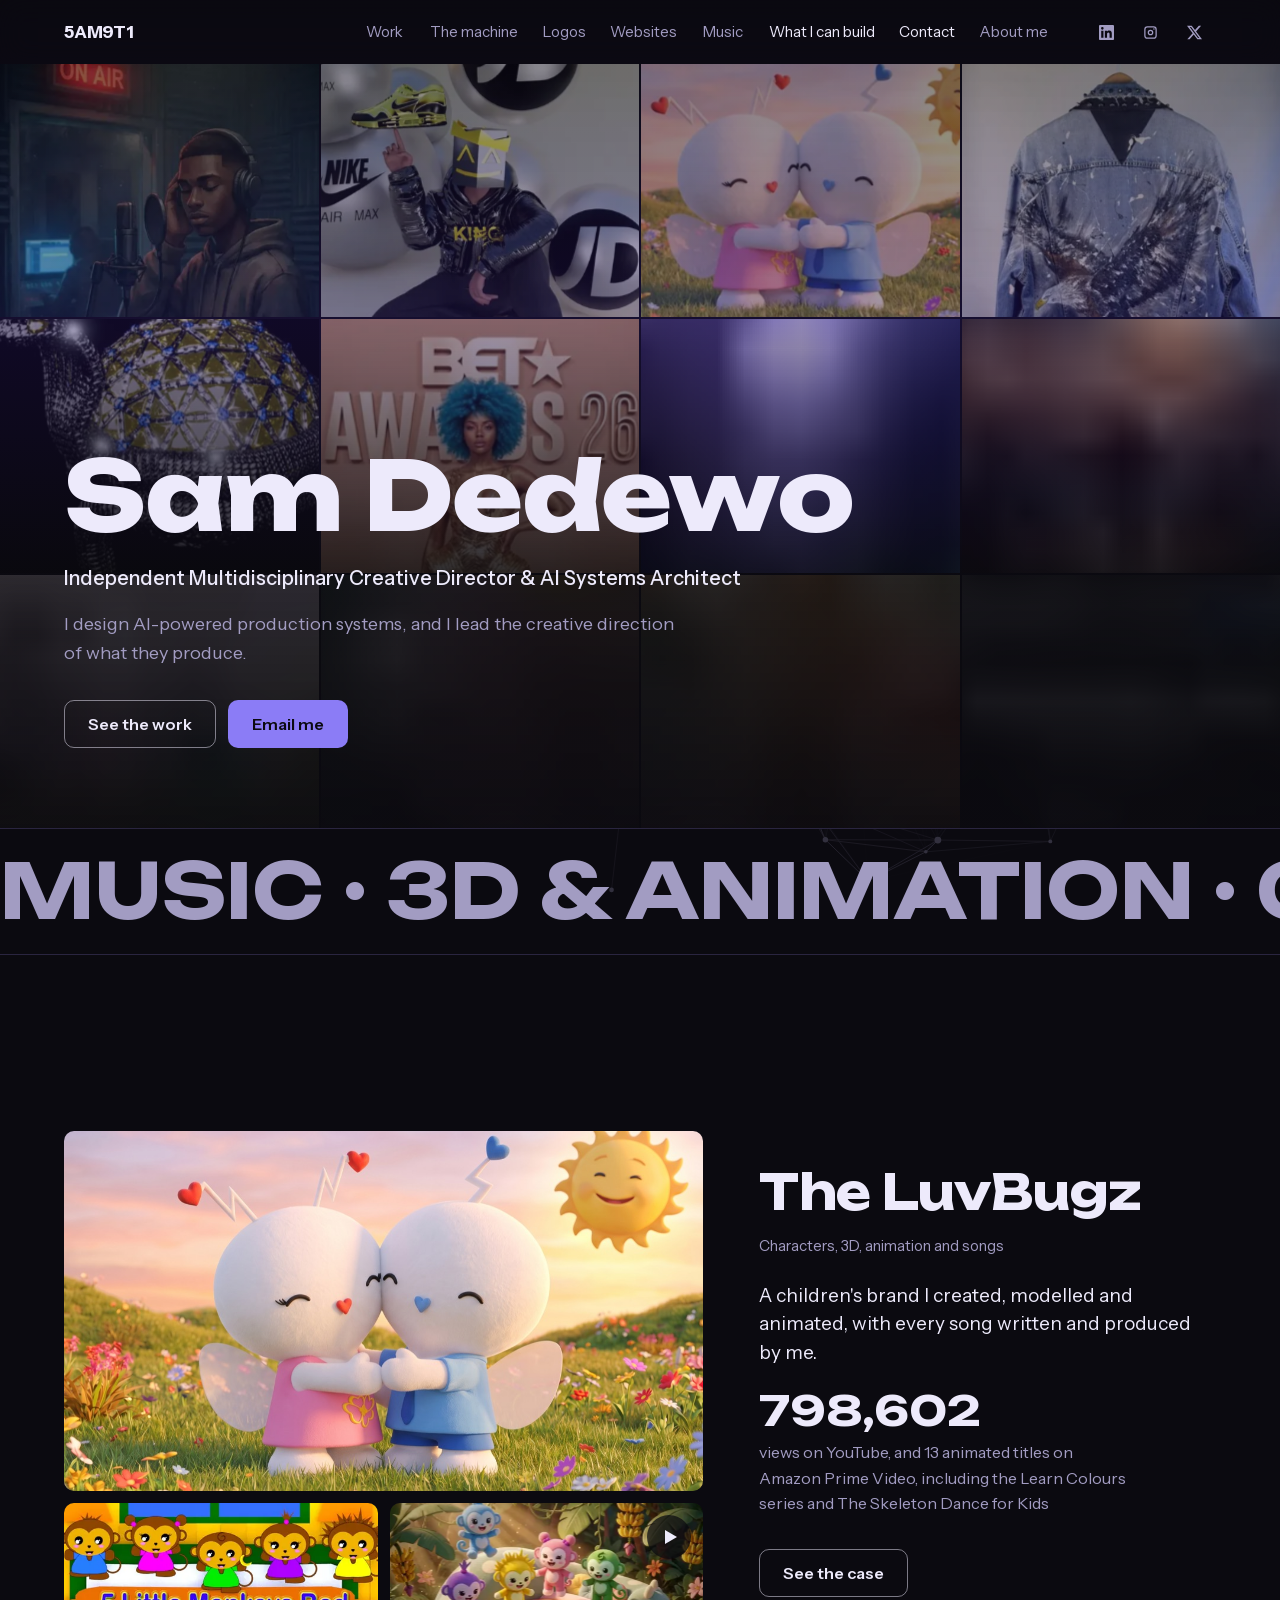
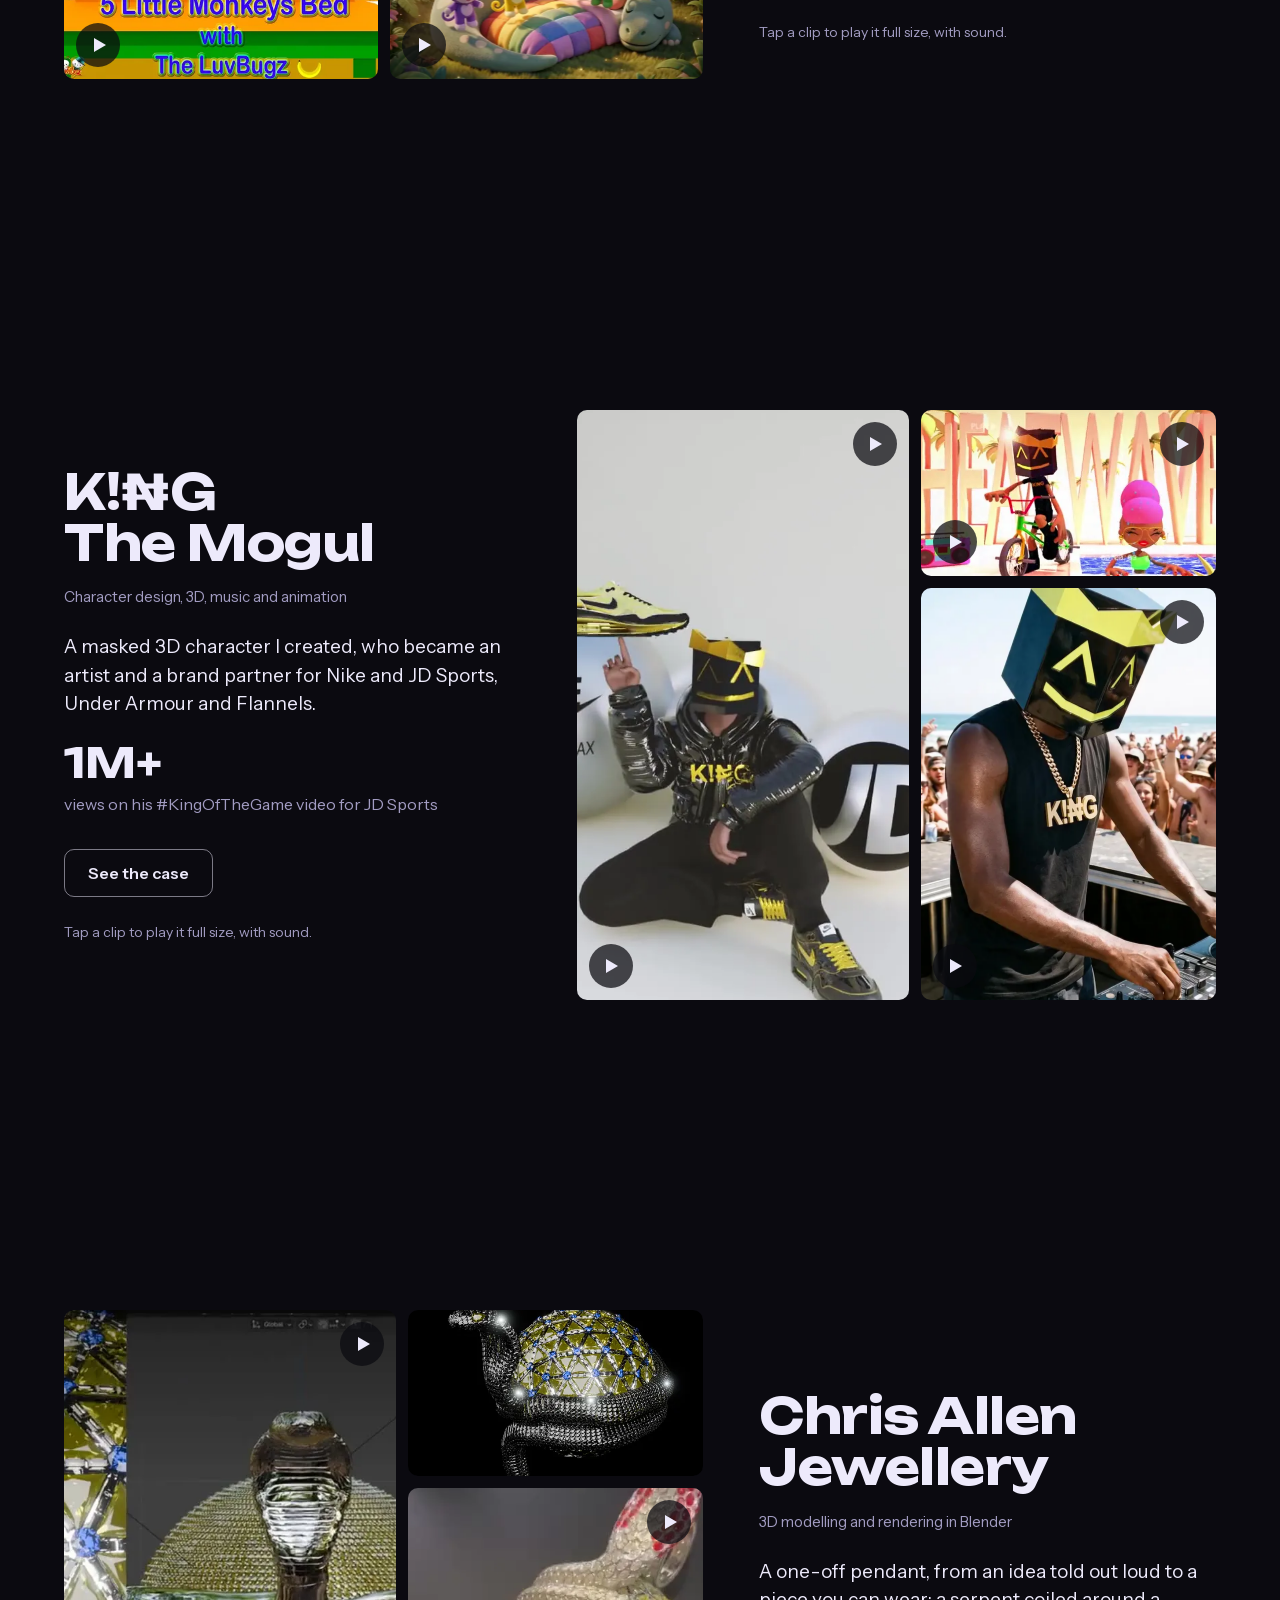
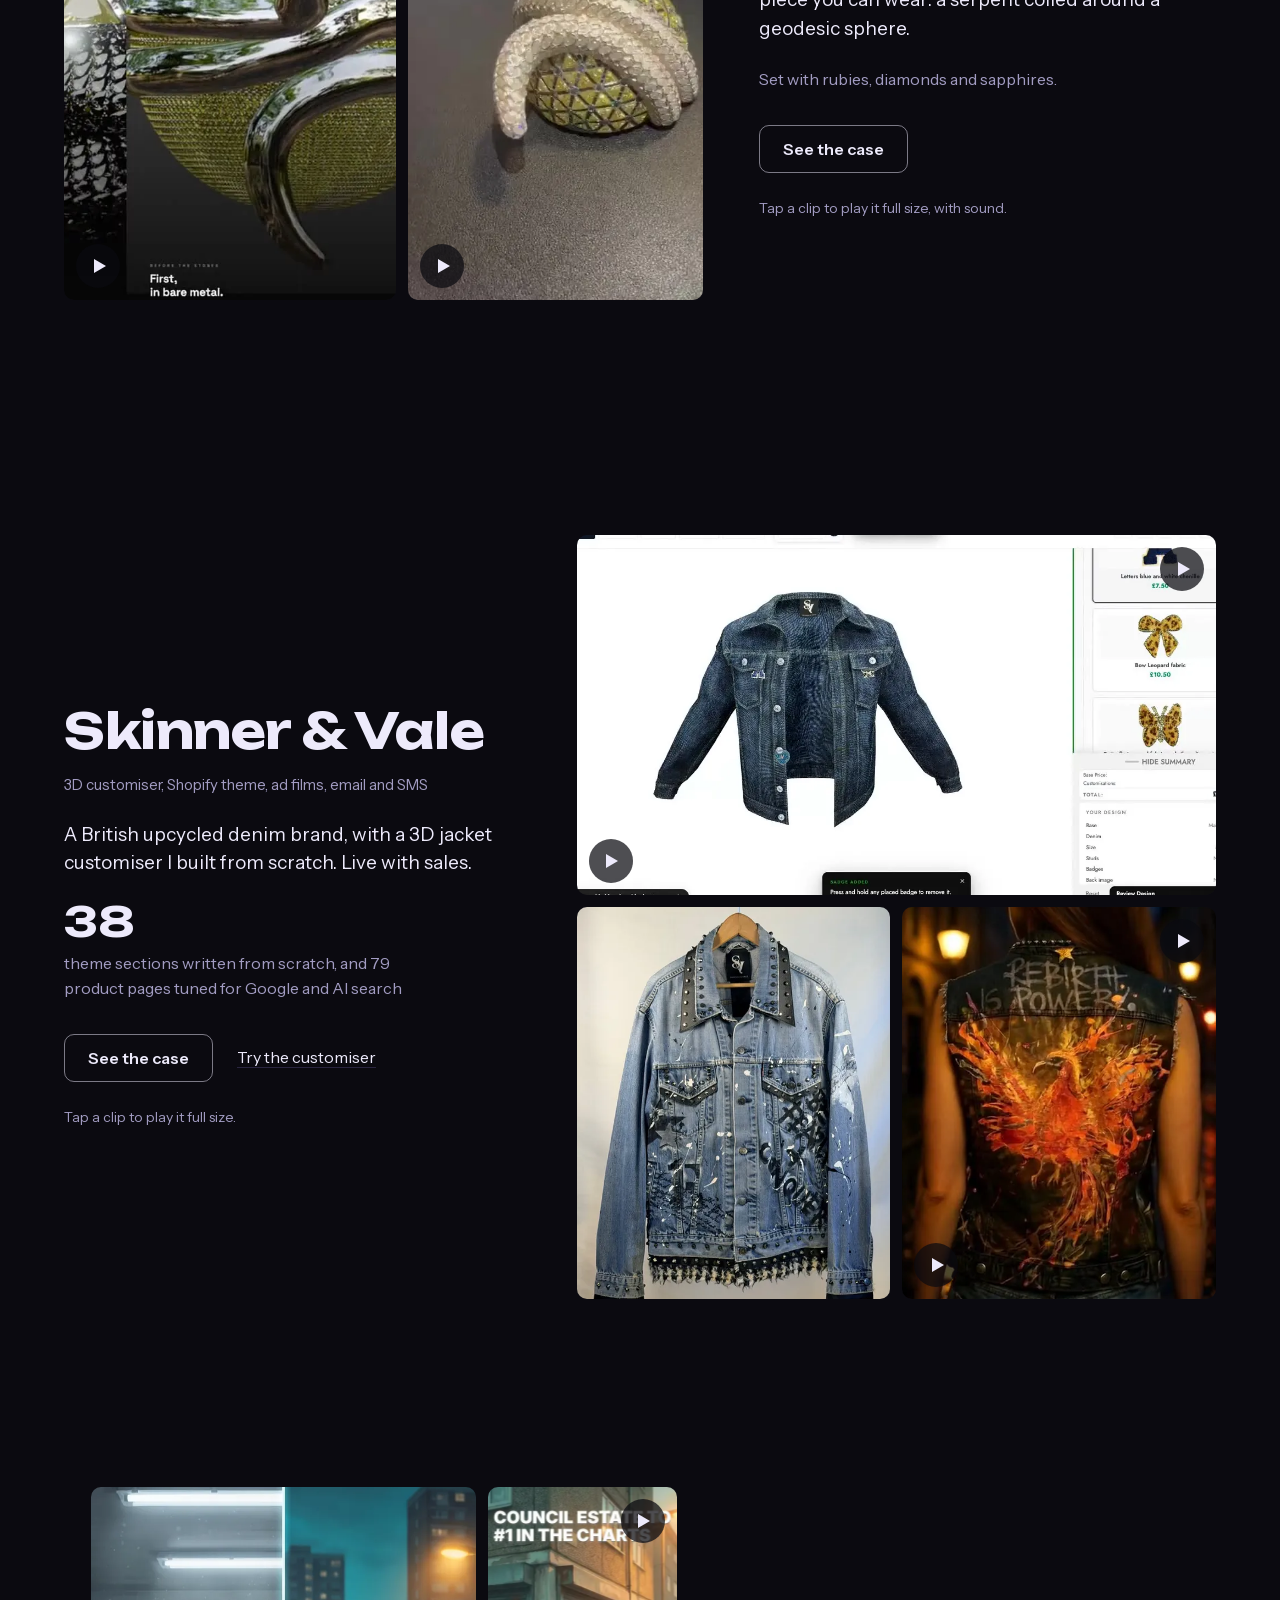
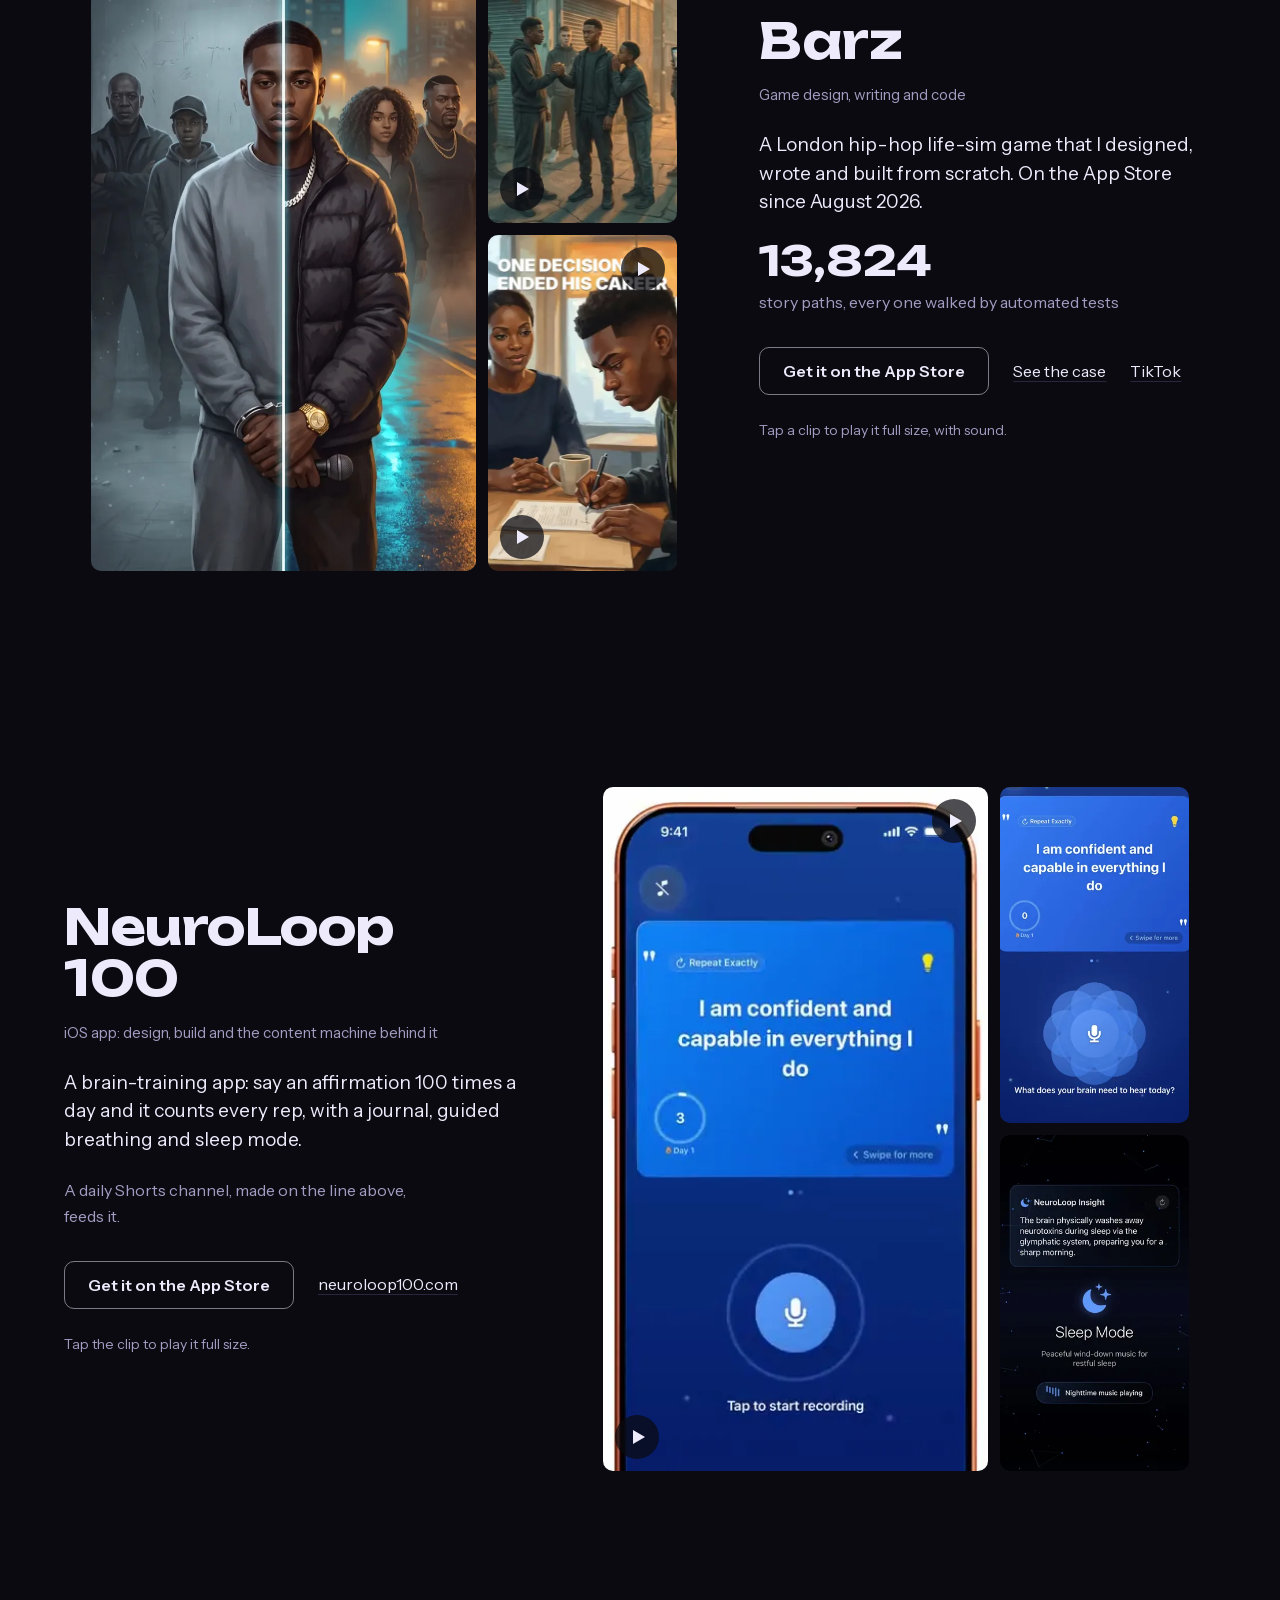
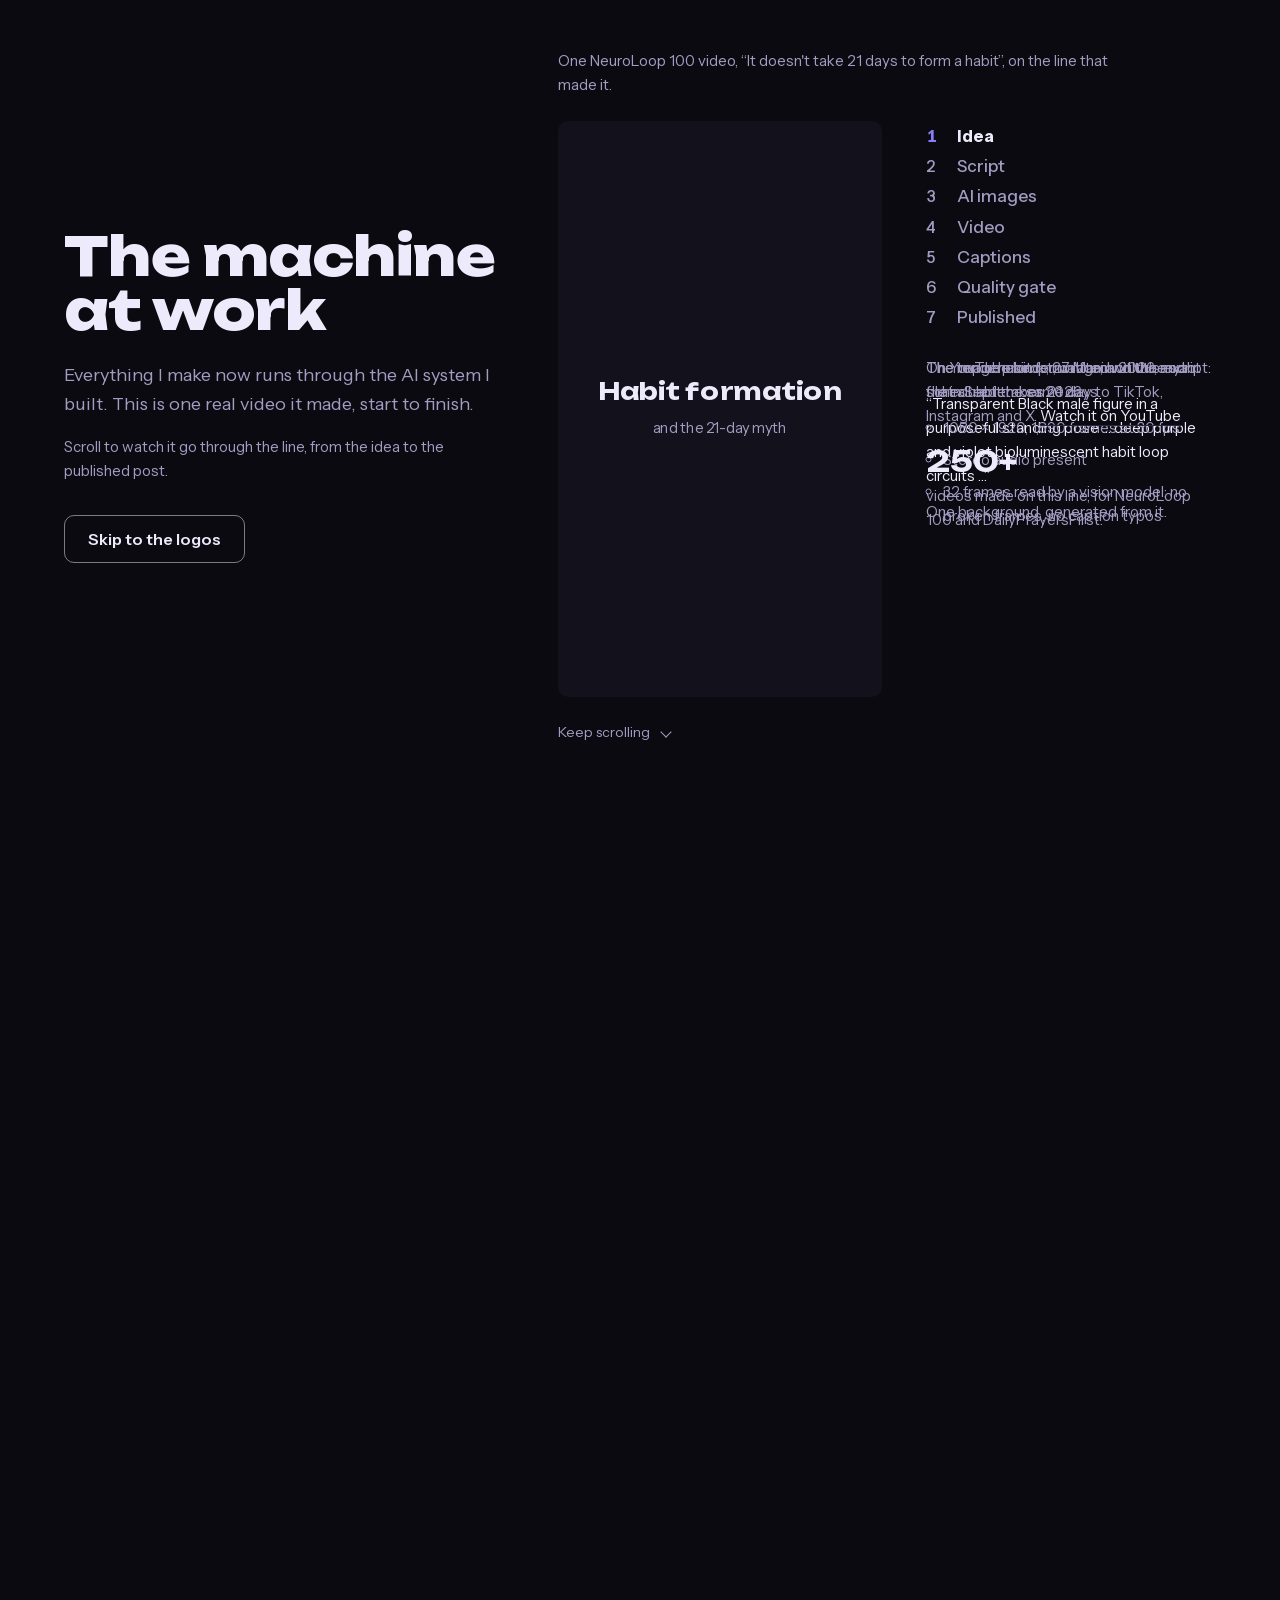
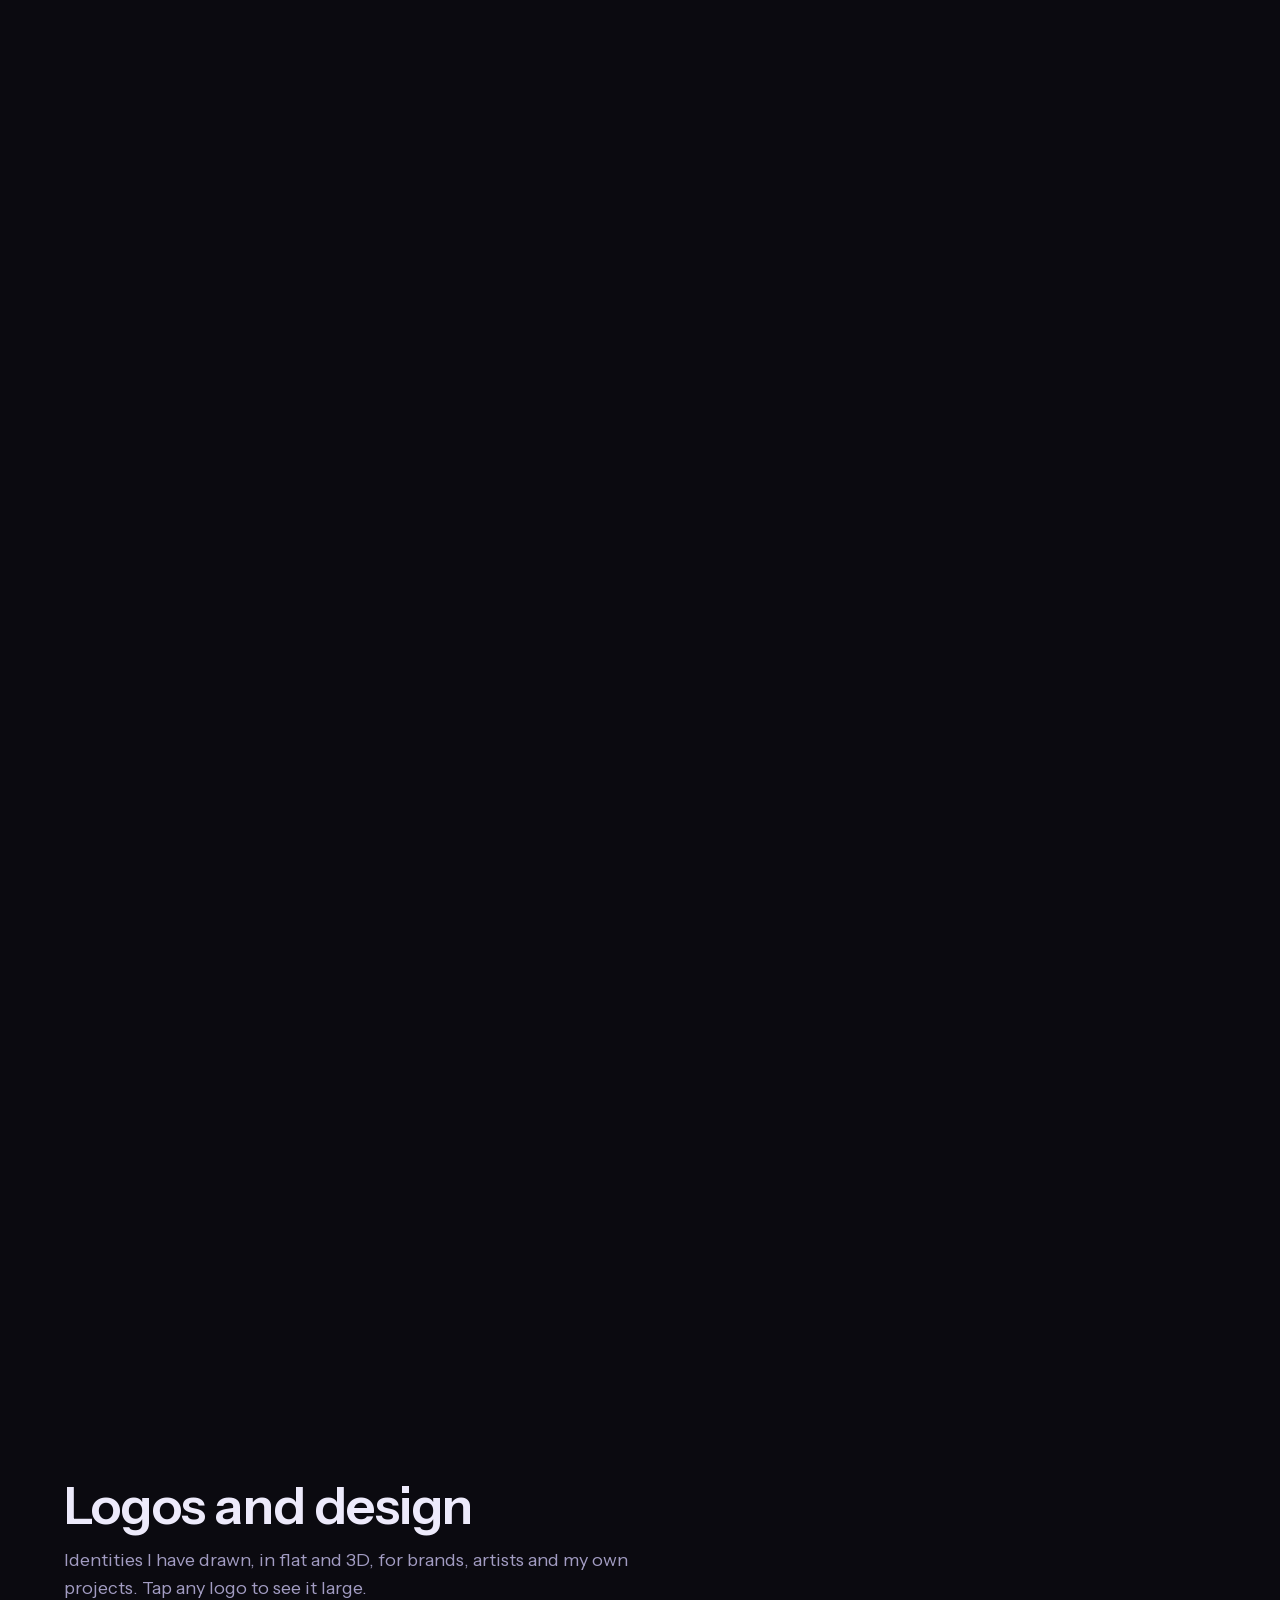
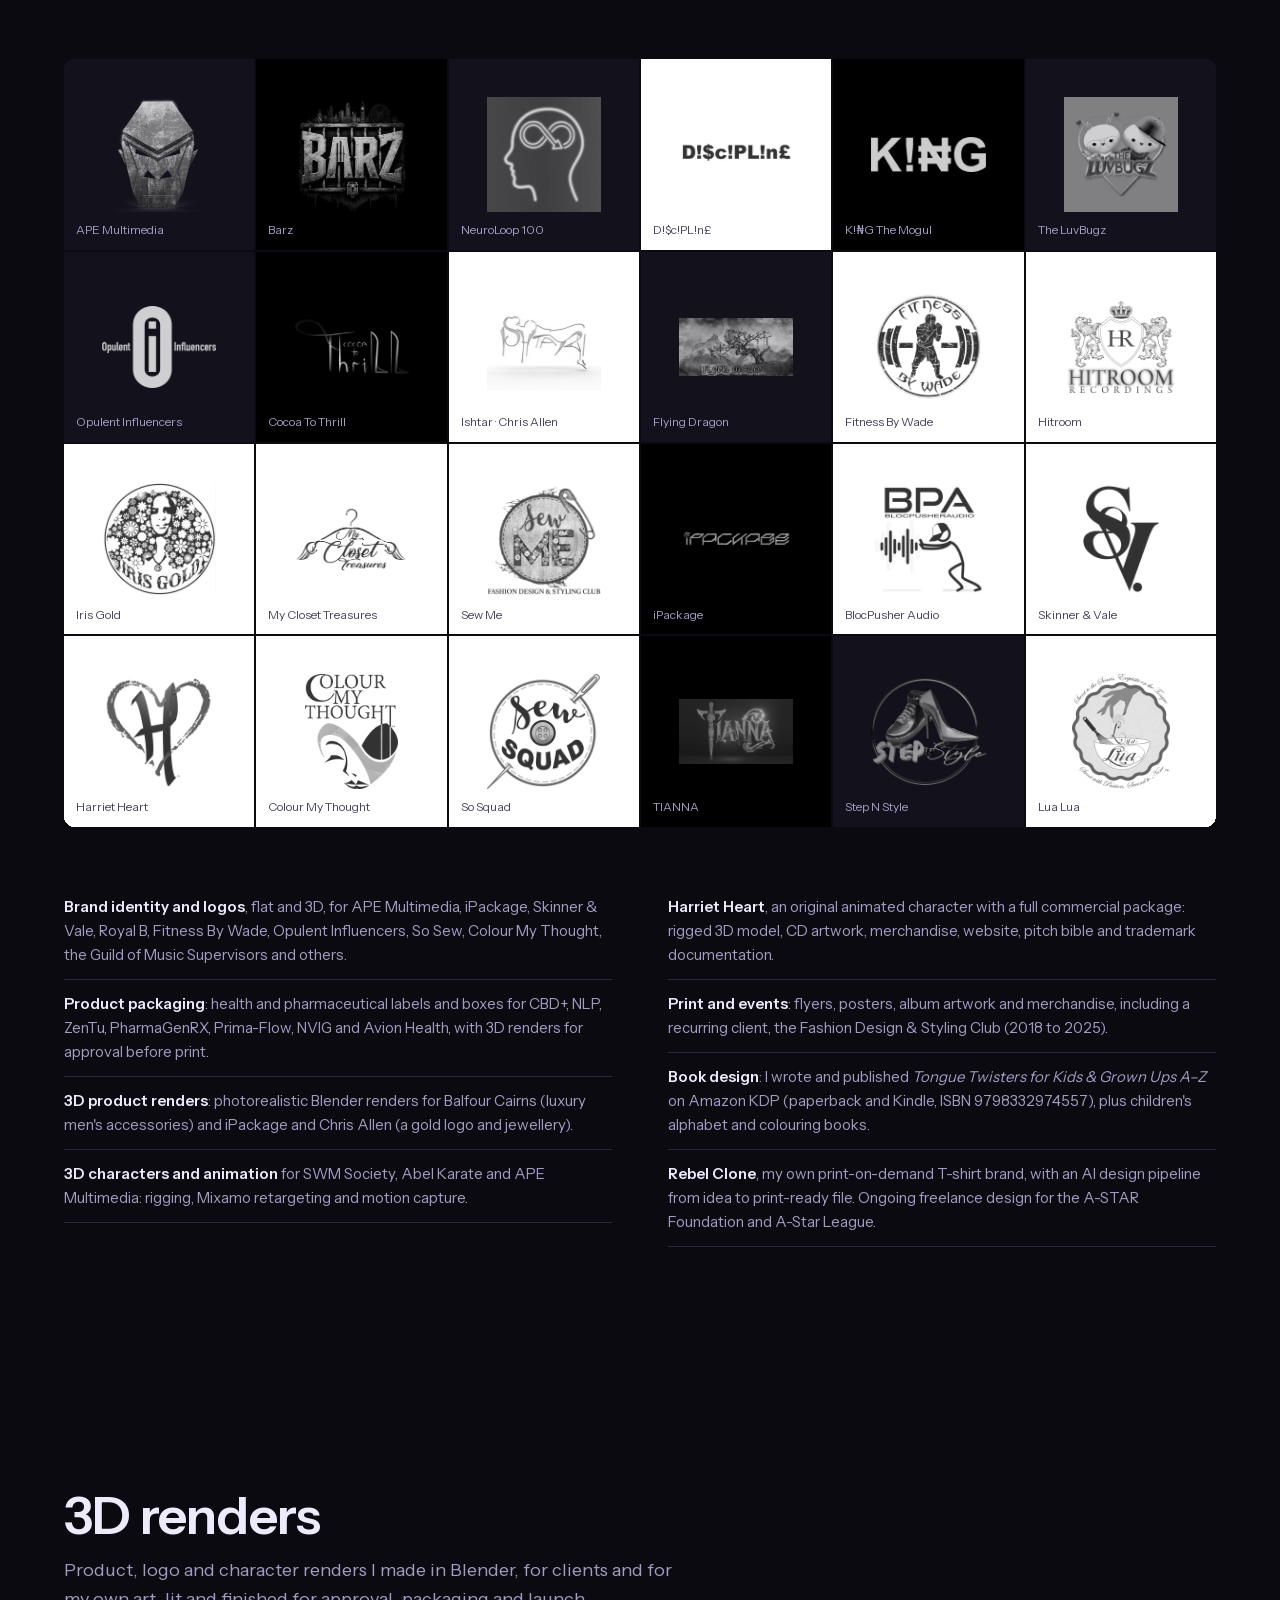
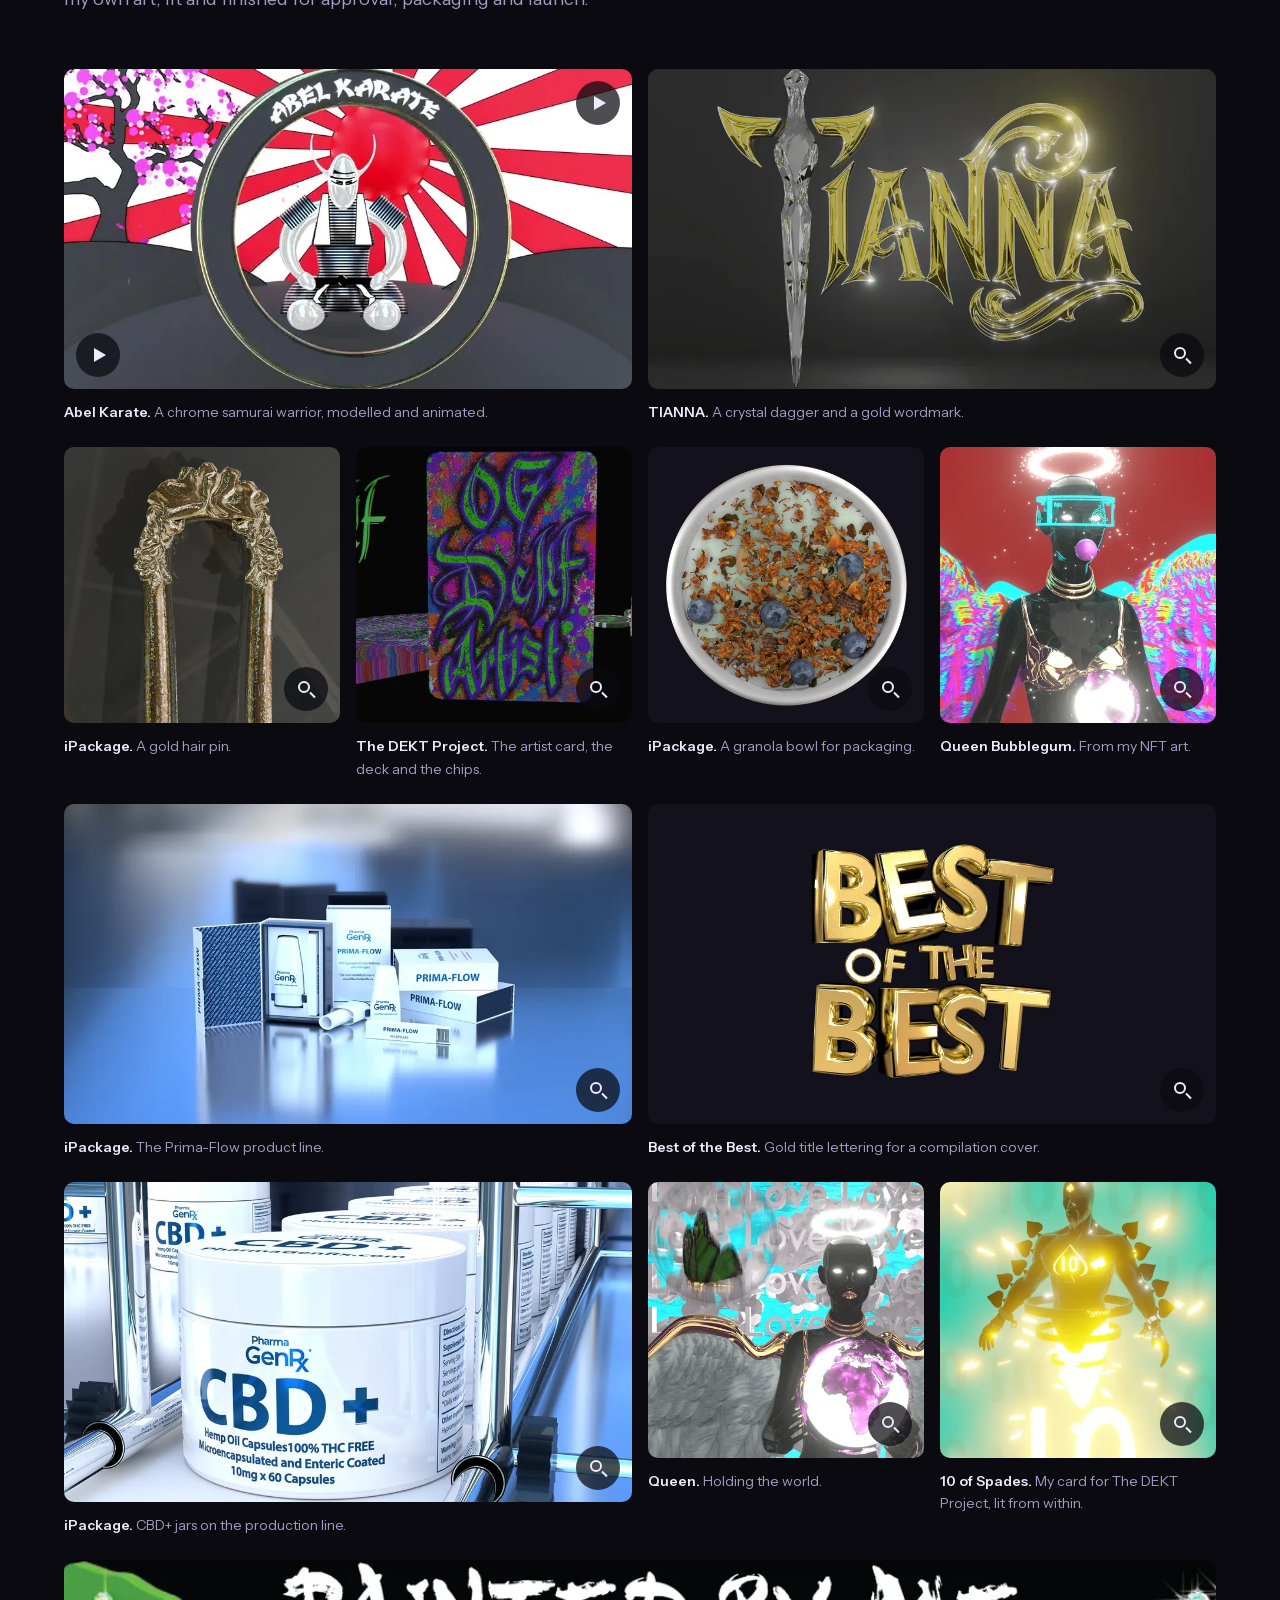
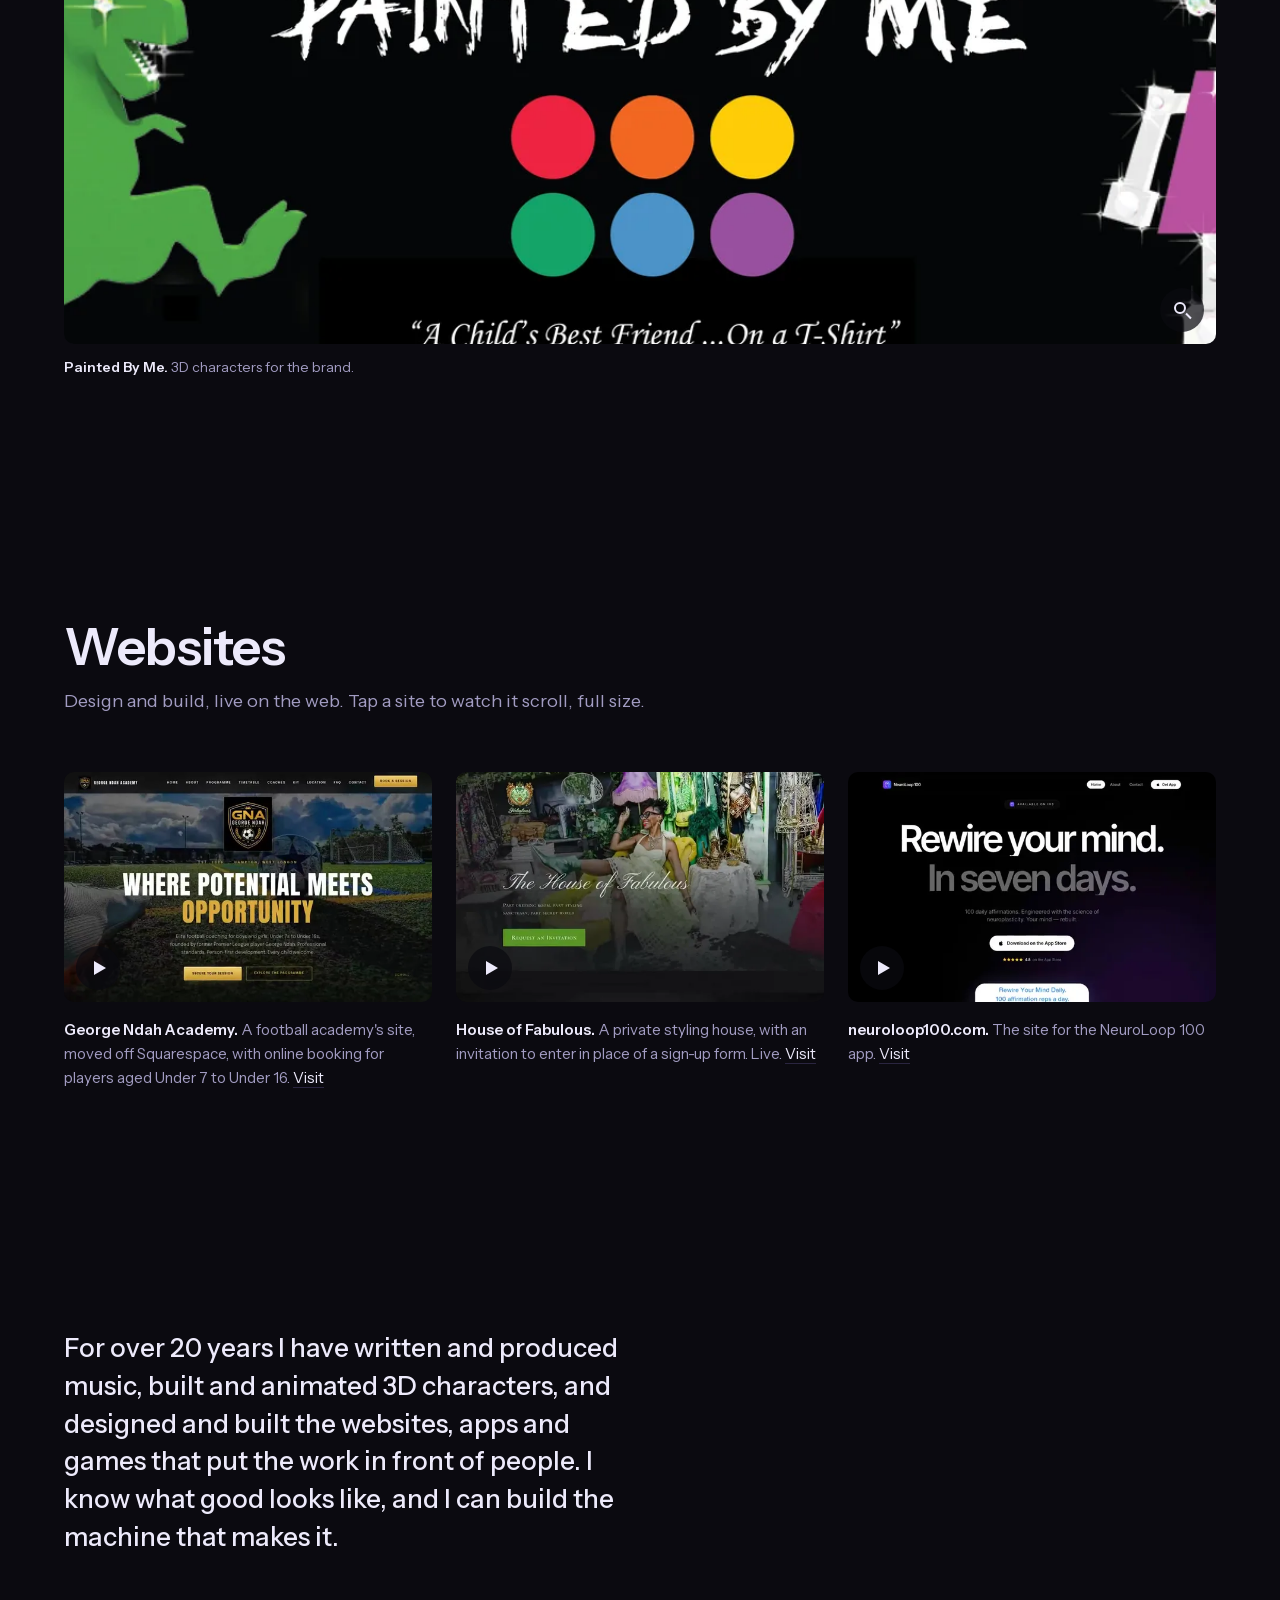
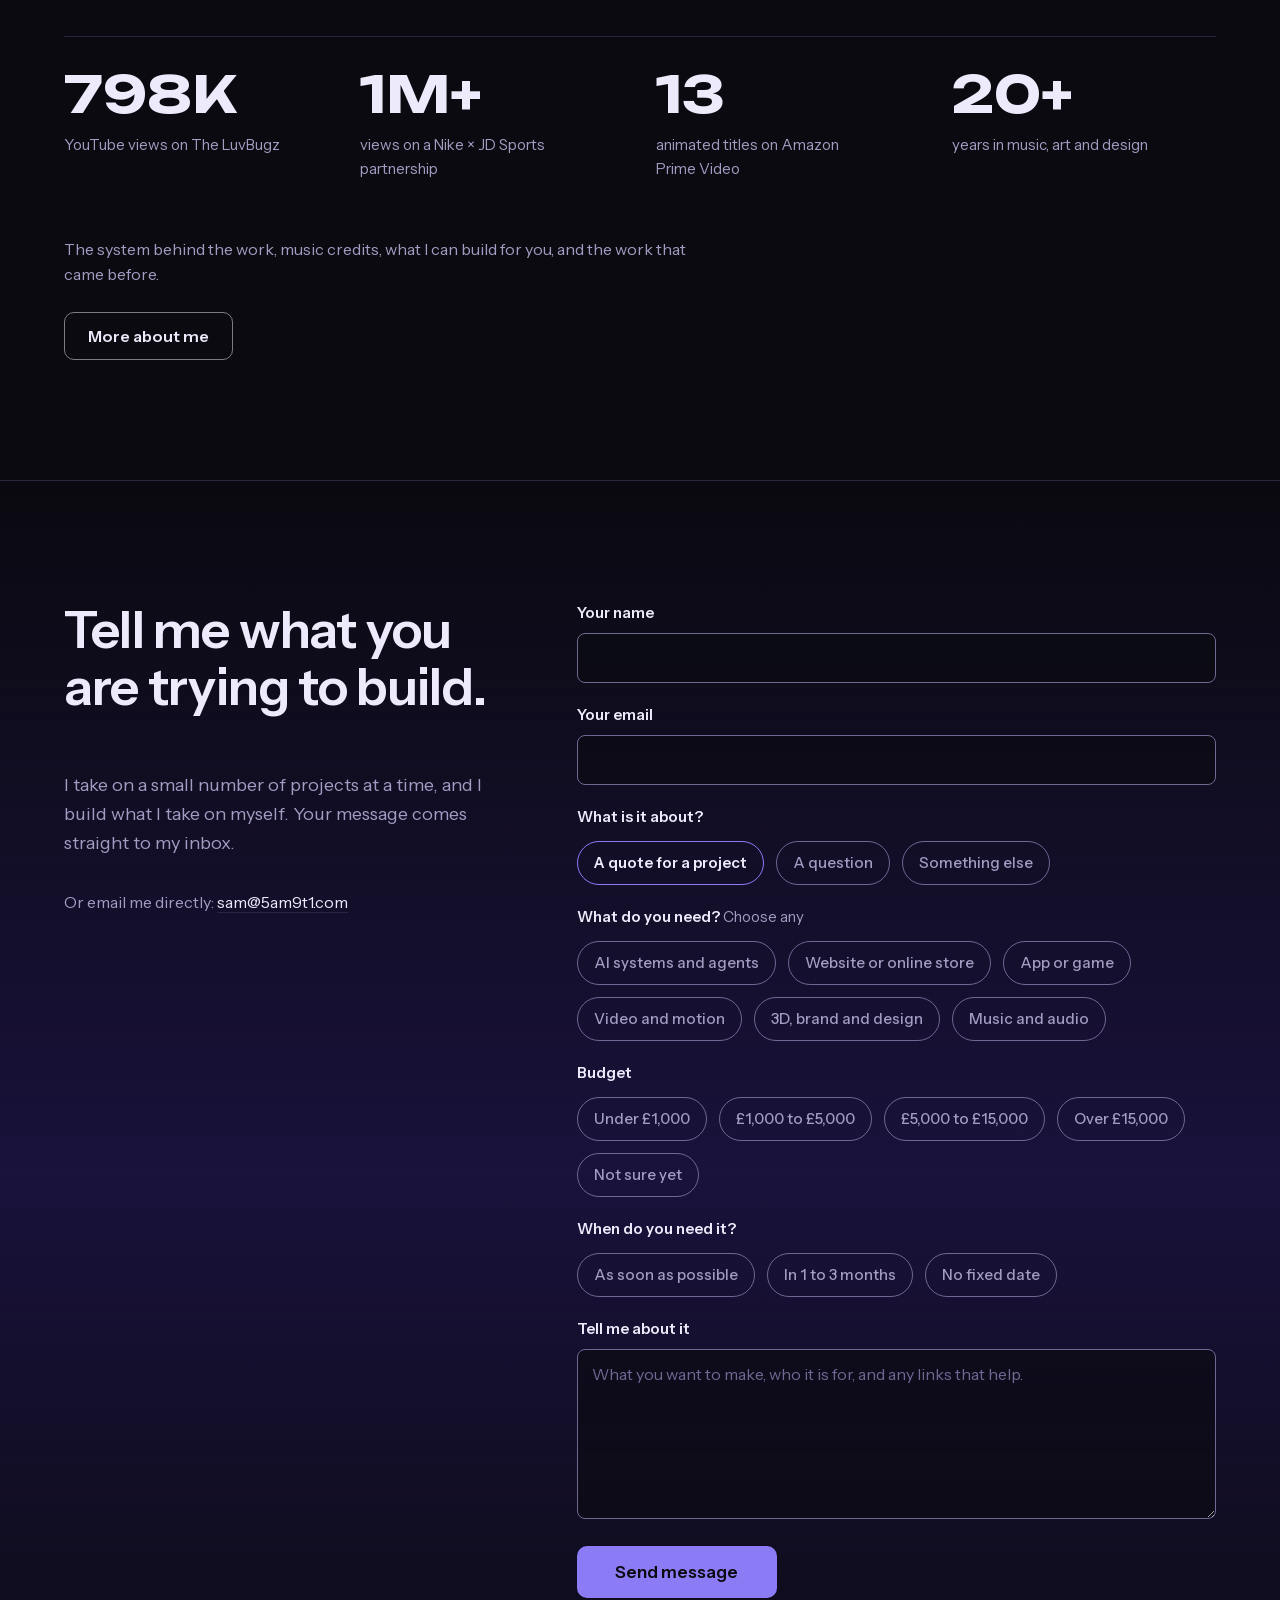
==== index.html @ b6e82327 "Clips show their sharp poster; no jump to the top after scrolling (round 21) Sam (Safari, private wi" ====
<!doctype html>
<html lang="en-GB">
<head>
<meta charset="utf-8">
<meta name="viewport" content="width=device-width, initial-scale=1">
<title>Sam Dedewo · Creative Director and AI Systems Architect · 5AM9T1</title>
<meta name="description" content="Sam Dedewo, creative director and AI systems architect. Music for film, 3D characters for Nike and JD Sports, The LuvBugz on Prime Video, games and apps.">
<link rel="canonical" href="https://5am9t1.com/">
<meta name="robots" content="index, follow, max-snippet:-1, max-image-preview:large, max-video-preview:-1">
<meta name="author" content="Sam Dedewo">
<meta name="theme-color" content="#0B0A10">
<meta property="og:type" content="profile">
<meta property="og:site_name" content="5AM9T1">
<meta property="og:locale" content="en_GB">
<meta property="og:title" content="Sam Dedewo · Creative Director and AI Systems Architect">
<meta property="og:description" content="I design AI-powered production systems, and I lead the creative direction of what they produce.">
<meta property="og:url" content="https://5am9t1.com/">
<meta property="og:image" content="https://5am9t1.com/assets/img/og-1200x630.jpg">
<meta property="og:image:width" content="1200">
<meta property="og:image:height" content="630">
<meta property="og:image:alt" content="Work by Sam Dedewo: K!₦G The Mogul, Barz, Skinner and Vale and The LuvBugz">
<meta property="profile:first_name" content="Sam">
<meta property="profile:last_name" content="Dedewo">
<meta name="twitter:card" content="summary_large_image">
<meta name="twitter:site" content="@5am9t1">
<meta name="twitter:creator" content="@5am9t1">
<meta name="twitter:title" content="Sam Dedewo · Creative Director and AI Systems Architect">
<meta name="twitter:description" content="I design AI-powered production systems, and I lead the creative direction of what they produce.">
<meta name="twitter:image" content="https://5am9t1.com/assets/img/og-1200x630.jpg">
<link rel="preload" href="/assets/fonts/InstrumentSans-400-700-latin.woff2" as="font" type="font/woff2" crossorigin>
<link rel="preload" href="/assets/fonts/Unbounded-800-latin.woff2" as="font" type="font/woff2" crossorigin>
<link rel="icon" href="/favicon.svg" type="image/svg+xml">
<script src="/assets/top.js?v=20260925b"></script>
<link rel="stylesheet" href="/assets/site.css?v=20260925">
<script type="application/ld+json">
{
  "@context": "https://schema.org",
  "@graph": [
    {
      "@type": "WebSite",
      "@id": "https://5am9t1.com/#website",
      "url": "https://5am9t1.com/",
      "name": "5AM9T1",
      "inLanguage": "en-GB",
      "publisher": {
        "@id": "https://5am9t1.com/#sam"
      }
    },
    {
      "@type": "ProfilePage",
      "@id": "https://5am9t1.com/#page",
      "url": "https://5am9t1.com/",
      "name": "Sam Dedewo · Creative Director and AI Systems Architect",
      "isPartOf": {
        "@id": "https://5am9t1.com/#website"
      },
      "mainEntity": {
        "@id": "https://5am9t1.com/#sam"
      },
      "dateModified": "2026-09-21",
      "speakable": {
        "@type": "SpeakableSpecification",
        "cssSelector": [
          ".hero-copy .lead",
          ".intro",
          ".proof"
        ]
      }
    },
    {
      "@type": "Person",
      "@id": "https://5am9t1.com/#sam",
      "name": "Sam Dedewo",
      "alternateName": [
        "Wilfred Samson Dedewo",
        "5AM9T1"
      ],
      "jobTitle": "Independent Multidisciplinary Creative Director and AI Systems Architect",
      "description": "Creative director, songwriter, producer and AI systems architect. Creator of The LuvBugz and K!₦G The Mogul, and builder of the Barz game and the MissionControl AI operating system.",
      "url": "https://5am9t1.com/",
      "email": "mailto:sam@5am9t1.com",
      "image": "https://5am9t1.com/assets/img/og-1200x630.jpg",
      "sameAs": [
        "https://www.linkedin.com/in/samdedewo",
        "https://www.instagram.com/5am9t1",
        "https://x.com/5am9t1",
        "https://github.com/5am9t1"
      ],
      "brand": {
        "@type": "Brand",
        "name": "5AM9T1"
      },
      "knowsAbout": [
        "Creative direction",
        "AI systems",
        "AI agents",
        "Songwriting",
        "Music production",
        "Film scoring",
        "3D character design",
        "Animation",
        "Game development",
        "iOS apps",
        "Shopify",
        "SEO",
        "Generative engine optimisation"
      ]
    },
    {
      "@type": "ItemList",
      "name": "Selected work by Sam Dedewo",
      "itemListElement": [
        {
          "@type": "ListItem",
          "position": 1,
          "item": {
            "@type": "CreativeWorkSeries",
            "name": "The LuvBugz",
            "creator": {
              "@id": "https://5am9t1.com/#sam"
            },
            "url": "https://5am9t1.com/work/the-luvbugz/",
            "description": "A children's animation brand with 13 titles on Amazon Prime Video and 798,602 YouTube views.",
            "sameAs": [
              "https://theluvbugz.net/"
            ]
          }
        },
        {
          "@type": "ListItem",
          "position": 2,
          "item": {
            "@type": "CreativeWork",
            "name": "K!₦G The Mogul",
            "creator": {
              "@id": "https://5am9t1.com/#sam"
            },
            "description": "A masked 3D character and music artist, with paid partnerships for Nike and JD Sports, Under Armour and Flannels.",
            "sameAs": [
              "https://www.tiktok.com/@kingthemogul",
              "https://www.youtube.com/@kingthemogul",
              "https://www.instagram.com/kingthemogul"
            ],
            "url": "https://5am9t1.com/work/king-the-mogul/"
          }
        },
        {
          "@type": "ListItem",
          "position": 3,
          "item": {
            "@type": "CreativeWork",
            "name": "Chris Allen Jewellery pendant",
            "creator": {
              "@id": "https://5am9t1.com/#sam"
            },
            "description": "A serpent coiled around a geodesic sphere, modelled in Blender and set with rubies, diamonds and sapphires.",
            "url": "https://5am9t1.com/work/chris-allen-pendant/"
          }
        },
        {
          "@type": "ListItem",
          "position": 4,
          "item": {
            "@type": "WebSite",
            "name": "Skinner & Vale",
            "url": "https://5am9t1.com/work/skinner-and-vale/",
            "creator": {
              "@id": "https://5am9t1.com/#sam"
            },
            "sameAs": [
              "https://skinnerandvale.com/"
            ]
          }
        },
        {
          "@type": "ListItem",
          "position": 5,
          "item": {
            "@type": "VideoGame",
            "name": "Barz: UK Rap Life Sim",
            "author": {
              "@id": "https://5am9t1.com/#sam"
            },
            "gamePlatform": "iOS",
            "url": "https://5am9t1.com/work/barz/",
            "sameAs": [
              "https://apps.apple.com/us/app/barz-uk-rap-life-sim/id6785560902"
            ]
          }
        },
        {
          "@type": "ListItem",
          "position": 6,
          "item": {
            "@type": "MobileApplication",
            "name": "NeuroLoop 100",
            "author": {
              "@id": "https://5am9t1.com/#sam"
            },
            "operatingSystem": "iOS",
            "applicationCategory": "EducationalApplication",
            "url": "https://apps.apple.com/gb/app/neuroloop-100/id6748347800"
          }
        },
        {
          "@type": "ListItem",
          "position": 7,
          "item": {
            "@type": "WebSite",
            "name": "George Ndah Academy",
            "url": "https://georgendahacademy.co.uk/",
            "creator": {
              "@id": "https://5am9t1.com/#sam"
            }
          }
        },
        {
          "@type": "ListItem",
          "position": 8,
          "item": {
            "@type": "Movie",
            "name": "Reasonable Excuse Goes to Hollywood",
            "director": {
              "@type": "Person",
              "name": "Samona Williams"
            },
            "musicBy": {
              "@id": "https://5am9t1.com/#sam"
            }
          }
        }
      ]
    },
    {
      "@type": "VideoObject",
      "name": "5 Little Monkeys Bed with The LuvBugz, 366,000 views",
      "description": "The most watched LuvBugz video, with 366,000 views on YouTube. Song, characters and animation by Sam Dedewo.",
      "thumbnailUrl": "https://5am9t1.com/assets/img/luvbugz-yt-960.jpg",
      "uploadDate": "2019-04-03",
      "duration": "PT4M19S",
      "creator": {
        "@id": "https://5am9t1.com/#sam"
      },
      "embedUrl": "https://www.youtube-nocookie.com/embed/95kkbQ9k9Z0",
      "url": "https://www.youtube.com/watch?v=95kkbQ9k9Z0"
    },
    {
      "@type": "VideoObject",
      "name": "The LuvBugz in 3D, the new series in production",
      "description": "The LuvBugz in 3D: a pilot from the new series Sam Dedewo is making.",
      "thumbnailUrl": "https://5am9t1.com/assets/media/luvbugz-pilot-poster.jpg",
      "uploadDate": "2026-09-22",
      "duration": "PT8S",
      "creator": {
        "@id": "https://5am9t1.com/#sam"
      },
      "contentUrl": "https://5am9t1.com/assets/media/luvbugz-pilot.mp4"
    },
    {
      "@type": "VideoObject",
      "name": "Nike Air Max, for JD Sports",
      "description": "The Nike Air Max and JD Sports partnership: K!₦G The Mogul spins an Air Max as Nike and JD balls drop around him.",
      "thumbnailUrl": "https://5am9t1.com/assets/media/ktm-jd-poster.jpg",
      "uploadDate": "2026-09-21",
      "duration": "PT15S",
      "creator": {
        "@id": "https://5am9t1.com/#sam"
      },
      "contentUrl": "https://5am9t1.com/assets/media/ktm-jd.mp4"
    },
    {
      "@type": "VideoObject",
      "name": "HEATWAVE, K!₦G The Mogul x Washington Heights",
      "description": "HEATWAVE, the music video by K!₦G The Mogul and Washington Heights. Music and animation by Sam Dedewo.",
      "thumbnailUrl": "https://5am9t1.com/assets/media/ktm-heatwave-pool-poster.jpg",
      "uploadDate": "2022-09-27",
      "duration": "PT3M6S",
      "creator": {
        "@id": "https://5am9t1.com/#sam"
      },
      "embedUrl": "https://www.youtube-nocookie.com/embed/ciSN3tahMcw",
      "url": "https://www.youtube.com/watch?v=ciSN3tahMcw"
    },
    {
      "@type": "VideoObject",
      "name": "K!₦G The Mogul on the decks",
      "description": "K!₦G The Mogul, the masked 3D character created by Sam Dedewo, on the decks at a beach party.",
      "thumbnailUrl": "https://5am9t1.com/assets/media/ktm-dj-poster.jpg",
      "uploadDate": "2026-09-21",
      "duration": "PT5S",
      "creator": {
        "@id": "https://5am9t1.com/#sam"
      },
      "contentUrl": "https://5am9t1.com/assets/media/ktm-dj.mp4"
    },
    {
      "@type": "VideoObject",
      "name": "The Chris Allen pendant, from the first block-out to the finished piece",
      "description": "The Chris Allen Jewellery pendant, from the first block-out in Blender to the finished piece in precious stones.",
      "thumbnailUrl": "https://5am9t1.com/assets/media/chris-reel-v2-poster.jpg",
      "uploadDate": "2026-09-22",
      "duration": "PT30S",
      "creator": {
        "@id": "https://5am9t1.com/#sam"
      },
      "contentUrl": "https://5am9t1.com/assets/media/chris-reel-v2.mp4"
    },
    {
      "@type": "VideoObject",
      "name": "The finished pendant, turning in the light",
      "description": "The finished pendant, a serpent coiled around a geodesic sphere, modelled in Blender by Sam Dedewo.",
      "thumbnailUrl": "https://5am9t1.com/assets/media/chris-ring-poster.jpg",
      "uploadDate": "2026-09-21",
      "duration": "PT8S",
      "creator": {
        "@id": "https://5am9t1.com/#sam"
      },
      "contentUrl": "https://5am9t1.com/assets/media/chris-ring.mp4"
    },
    {
      "@type": "VideoObject",
      "name": "The Skinner and Vale 3D customiser: badges placed on the jacket, then a turn",
      "description": "The Skinner & Vale 3D customiser built by Sam Dedewo: badges picked and placed on the jacket, then a full turn.",
      "thumbnailUrl": "https://5am9t1.com/assets/media/sv-badges-poster.jpg",
      "uploadDate": "2026-09-22",
      "duration": "PT20S",
      "creator": {
        "@id": "https://5am9t1.com/#sam"
      },
      "contentUrl": "https://5am9t1.com/assets/media/sv-badges.mp4"
    },
    {
      "@type": "VideoObject",
      "name": "The Phoenix gilet, an ad film for Skinner and Vale",
      "description": "The Phoenix gilet, an ad film for Skinner & Vale.",
      "thumbnailUrl": "https://5am9t1.com/assets/media/sv-phoenix-poster.jpg",
      "uploadDate": "2026-09-22",
      "duration": "PT5S",
      "creator": {
        "@id": "https://5am9t1.com/#sam"
      },
      "contentUrl": "https://5am9t1.com/assets/media/sv-phoenix.mp4"
    },
    {
      "@type": "VideoObject",
      "name": "Barz: council estate to number 1 in the charts",
      "description": "A promo for Barz, the London hip-hop life-sim game by Sam Dedewo: from a council estate to number 1 in the charts.",
      "thumbnailUrl": "https://5am9t1.com/assets/media/barz-clip1-poster.jpg",
      "uploadDate": "2026-09-22",
      "duration": "PT13S",
      "creator": {
        "@id": "https://5am9t1.com/#sam"
      },
      "contentUrl": "https://5am9t1.com/assets/media/barz-clip1.mp4"
    },
    {
      "@type": "VideoObject",
      "name": "Barz: one decision ended his career",
      "description": "A promo for Barz, the London hip-hop life-sim game by Sam Dedewo: one decision ended his career.",
      "thumbnailUrl": "https://5am9t1.com/assets/media/barz-clip3-poster.jpg",
      "uploadDate": "2026-09-22",
      "duration": "PT13S",
      "creator": {
        "@id": "https://5am9t1.com/#sam"
      },
      "contentUrl": "https://5am9t1.com/assets/media/barz-clip3.mp4"
    },
    {
      "@type": "VideoObject",
      "name": "NeuroLoop 100 in use: an affirmation, the journal, box breathing and sleep mode",
      "description": "NeuroLoop 100, the iOS app by Sam Dedewo, in use: a daily affirmation, the journal, box breathing and sleep mode.",
      "thumbnailUrl": "https://5am9t1.com/assets/media/nl100-app-poster.jpg",
      "uploadDate": "2026-09-22",
      "duration": "PT30S",
      "creator": {
        "@id": "https://5am9t1.com/#sam"
      },
      "contentUrl": "https://5am9t1.com/assets/media/nl100-app.mp4"
    },
    {
      "@type": "VideoObject",
      "name": "Abel Karate: a chrome samurai warrior, modelled and animated",
      "description": "Abel Karate: a chrome samurai warrior, modelled and animated in 3D by Sam Dedewo.",
      "thumbnailUrl": "https://5am9t1.com/assets/renders/abel-karate-poster.jpg",
      "uploadDate": "2026-09-22",
      "duration": "PT11S",
      "creator": {
        "@id": "https://5am9t1.com/#sam"
      },
      "contentUrl": "https://5am9t1.com/assets/renders/abel-karate.mp4"
    },
    {
      "@type": "VideoObject",
      "name": "georgendahacademy.co.uk, from the top of the page to the bottom",
      "description": "georgendahacademy.co.uk, a website by Sam Dedewo, scrolled from top to bottom.",
      "thumbnailUrl": "https://5am9t1.com/assets/media/site-gna-poster.jpg",
      "uploadDate": "2026-09-22",
      "duration": "PT17S",
      "creator": {
        "@id": "https://5am9t1.com/#sam"
      },
      "contentUrl": "https://5am9t1.com/assets/media/site-gna.mp4"
    },
    {
      "@type": "VideoObject",
      "name": "House of Fabulous, from the top of the page to the bottom",
      "description": "House of Fabulous, a website by Sam Dedewo, scrolled from top to bottom.",
      "thumbnailUrl": "https://5am9t1.com/assets/media/site-hof-poster.jpg",
      "uploadDate": "2026-09-22",
      "duration": "PT15S",
      "creator": {
        "@id": "https://5am9t1.com/#sam"
      },
      "contentUrl": "https://5am9t1.com/assets/media/site-hof.mp4"
    },
    {
      "@type": "VideoObject",
      "name": "neuroloop100.com, from the top of the page to the bottom",
      "description": "neuroloop100.com, a website by Sam Dedewo, scrolled from top to bottom.",
      "thumbnailUrl": "https://5am9t1.com/assets/media/site-nl100-poster.jpg",
      "uploadDate": "2026-09-22",
      "duration": "PT14S",
      "creator": {
        "@id": "https://5am9t1.com/#sam"
      },
      "contentUrl": "https://5am9t1.com/assets/media/site-nl100.mp4"
    },
    {
      "@type": "VideoObject",
      "name": "It does not take 21 days to form a habit: a NeuroLoop 100 episode",
      "description": "A NeuroLoop 100 episode made by the production system Sam Dedewo built: idea, script, AI images, video, captions, quality check, published.",
      "thumbnailUrl": "https://5am9t1.com/assets/media/nl100-v8-poster.jpg",
      "uploadDate": "2026-03-27",
      "duration": "PT1M3S",
      "creator": {
        "@id": "https://5am9t1.com/#sam"
      },
      "embedUrl": "https://www.youtube-nocookie.com/embed/hjhBad4yG84",
      "url": "https://www.youtube.com/watch?v=hjhBad4yG84"
    }
  ]
}
</script>
</head>
<body>
<a class="skip" href="#main">Skip to content</a>

<header class="nav">
  <div class="wrap nav-inner">
    <a class="brand" href="/" aria-label="5AM9T1, home">5AM9T1</a>
    <nav aria-label="Sections">
      <ul class="nav-links">
        <li class="nav-hide"><a href="#work">Work</a></li>
        <li class="nav-hide"><a href="#machine">The machine</a></li>
        <li class="nav-hide"><a href="#logos">Logos</a></li>
        <li class="nav-hide"><a href="#websites">Websites</a></li>
        <li class="nav-hide"><a href="/about/#music">Music</a></li>
        <li><a class="nav-build" href="/about/#services">What I can build</a></li>
        <li><a class="nav-contact" href="#contact">Contact</a></li>
        <li class="nav-hide"><a href="/about/">About me</a></li>
        <li class="nav-social"><a class="social-icon" href="https://www.linkedin.com/in/samdedewo" aria-label="Sam Dedewo on LinkedIn" rel="me"><svg viewBox="0 0 24 24" width="18" height="18" fill="currentColor" aria-hidden="true"><path d="M20.45 20.45h-3.56v-5.57c0-1.33-.02-3.04-1.85-3.04-1.85 0-2.14 1.45-2.14 2.94v5.67H9.35V9h3.41v1.56h.05c.48-.9 1.64-1.85 3.37-1.85 3.6 0 4.27 2.37 4.27 5.46v6.28zM5.34 7.43a2.06 2.06 0 1 1 0-4.13 2.06 2.06 0 0 1 0 4.13zM7.12 20.45H3.56V9h3.56v11.45zM22.22 0H1.77C.79 0 0 .77 0 1.73v20.54C0 23.23.79 24 1.77 24h20.45c.98 0 1.78-.77 1.78-1.73V1.73C24 .77 23.2 0 22.22 0z"/></svg></a><a class="social-icon" href="https://www.instagram.com/5am9t1" aria-label="Sam Dedewo on Instagram" rel="me"><svg viewBox="0 0 24 24" width="18" height="18" fill="currentColor" aria-hidden="true"><path fill-rule="evenodd" d="M7 2h10a5 5 0 0 1 5 5v10a5 5 0 0 1-5 5H7a5 5 0 0 1-5-5V7a5 5 0 0 1 5-5zm0 2a3 3 0 0 0-3 3v10a3 3 0 0 0 3 3h10a3 3 0 0 0 3-3V7a3 3 0 0 0-3-3H7zm5 3.5a4.5 4.5 0 1 1 0 9 4.5 4.5 0 0 1 0-9zm0 2a2.5 2.5 0 1 0 0 5 2.5 2.5 0 0 0 0-5zm5.5-4.2a1.2 1.2 0 1 1 0 2.4 1.2 1.2 0 0 1 0-2.4z"/></svg></a><a class="social-icon" href="https://x.com/5am9t1" aria-label="Sam Dedewo on X" rel="me"><svg viewBox="0 0 24 24" width="18" height="18" fill="currentColor" aria-hidden="true"><path d="M18.9 1.15h3.68l-8.04 9.19L24 22.85h-7.41l-5.8-7.58-6.64 7.58H.47l8.6-9.83L0 1.15h7.59l5.24 6.93zM17.61 20.64h2.04L6.49 3.24H4.3z"/></svg></a></li>
      </ul>
    </nav>
  </div>
</header>

<main id="main">

<section class="hero" aria-labelledby="hero-title">
  <div class="wrap hero-copy">
    <h1 id="hero-title">Sam Dedewo</h1>
    <p class="role">Independent Multidisciplinary Creative Director &amp; AI Systems Architect</p>
    <p class="lead">I design AI-powered production systems, and I lead the creative direction of what they produce.</p>
    <div class="hero-actions">
      <a class="btn btn-secondary" href="#work">See the work</a>
      <a class="btn btn-primary" href="mailto:sam@5am9t1.com">Email me</a>
    </div>
  </div>

  <div class="wall">
    <a class="tile" href="#barz" aria-label="Barz, a mobile game"><img data-lqip style="background:url([data-uri]) center/cover" src="/assets/opt/barz-recording-600.webp" alt="Barz: a young man at the mic in a recording booth under an ON AIR sign" width="483" height="600" fetchpriority="high"></a>
    <a class="tile" href="#ktm" aria-label="K!₦G The Mogul, a 3D character"><img data-lqip style="background:url([data-uri]) center/cover" src="/assets/opt/ktm-jd-still-600.webp" alt="K!₦G The Mogul in his crown mask, crouched among giant JD and Nike Air Max spheres" width="514" height="600" fetchpriority="high"></a>
    <a class="tile" href="#luvbugz" aria-label="The LuvBugz, a children's brand"><img data-lqip style="background:url([data-uri]) center/cover" src="/assets/opt/luvbugz-hug-600.webp" alt="The LuvBugz hug in a meadow at sunset" width="600" height="335" fetchpriority="high"></a>
    <a class="tile" href="#sv" aria-label="Skinner and Vale, a denim brand"><img data-lqip style="background:url([data-uri]) center/cover" src="/assets/opt/sv-eagle-jacket-600.webp" alt="Skinner and Vale: a hand-painted eagle across the back of a denim jacket" width="450" height="600"></a>
    <a class="tile" href="#chris" aria-label="A pendant for Chris Allen Jewellery"><img data-lqip style="background:url([data-uri]) center/cover" src="/assets/opt/chris-gem-600.webp" alt="A render of the Chris Allen pendant: a serpent around a jewelled sphere" width="600" height="337"></a>
    <a class="tile" href="/about/#studio" aria-label="Kandi Girl, an AI artist in development"><img data-lqip style="background:url([data-uri]) center/cover" src="/assets/opt/kandi-carpet-600.webp" alt="Kandi Girl on a red carpet" width="335" height="600"></a>
    <a class="tile" href="/about/#studio" aria-label="Ascend, a game in development"><picture><source media="(min-width: 801px)" srcset="/assets/opt/ascend-night-600.webp"><img data-lqip style="background:url([data-uri]) center/cover" src="[data-uri]" alt="Ascend: a neon city at night under a full moon" width="335" height="600"></picture></a>
    <a class="tile" href="#barz" aria-label="Barz, a mobile game"><picture><source media="(min-width: 801px)" srcset="/assets/opt/barz-dex-600.webp"><img data-lqip style="background:url([data-uri]) center/cover" src="[data-uri]" alt="Barz: Dex walks through the estate at night" width="483" height="600"></picture></a>
    <a class="tile" href="#luvbugz" aria-label="The LuvBugz, a children's brand"><picture><source media="(min-width: 801px)" srcset="/assets/opt/luvbugz-spaceship-600.webp"><img data-lqip style="background:url([data-uri]) center/cover" src="[data-uri]" alt="The LuvBugz at the door of their spaceship" width="600" height="335"></picture></a>
    <a class="tile" href="#barz" aria-label="Barz, a mobile game"><picture><source media="(min-width: 801px)" srcset="/assets/opt/barz-estate-600.webp"><img data-lqip style="background:url([data-uri]) center/cover" src="[data-uri]" alt="Barz: a London estate at dusk" width="335" height="600"></picture></a>
    <a class="tile" href="/about/#studio" aria-label="Kandi Girl, an AI artist in development"><picture><source media="(min-width: 801px)" srcset="/assets/opt/kandi-portrait-600.webp"><img data-lqip style="background:url([data-uri]) center/cover" src="[data-uri]" alt="Kandi Girl, editorial portrait" width="337" height="600"></picture></a>
    <a class="tile" href="#websites" aria-label="George Ndah Academy website"><picture><source media="(min-width: 801px)" srcset="/assets/opt/gna-site-600.webp"><img data-lqip style="background:url([data-uri]) center/cover" src="[data-uri]" alt="The George Ndah Academy website in black and gold" width="600" height="375"></picture></a>
  </div>
  <div class="scrim"></div>
</section>

<div class="marquee" aria-hidden="true">
  <div class="marquee-track">
    <span>MUSIC · 3D &amp; ANIMATION · GAMES · APPS · E-COMMERCE · AI SYSTEMS · BRAND · FILM ·</span>
    <span>MUSIC · 3D &amp; ANIMATION · GAMES · APPS · E-COMMERCE · AI SYSTEMS · BRAND · FILM ·</span>
  </div>
</div>

<section class="chapters" id="work" aria-labelledby="work-title">
  <h2 class="visually-hidden" id="work-title">Selected work</h2>

  <article class="chapter" id="luvbugz" aria-labelledby="ch-luvbugz">
    <div class="wrap chapter-inner">
      <div class="chapter-media gallery g-land">
        <figure class="g-tile g-main">
          <img data-lqip style="background:url([data-uri]) center/cover" src="/assets/img/luvbugz-hug-1600.jpg" srcset="/assets/img/luvbugz-hug-1200.jpg 1200w, /assets/img/luvbugz-hug-1600.jpg 1600w" sizes="(max-width: 899px) 100vw, 680px" alt="The LuvBugz hug in a meadow at sunset" width="1600" height="893" loading="lazy" decoding="async">
        </figure>
        <figure class="g-tile">
          <img data-lqip style="background:url([data-uri]) center/cover" src="/assets/opt/luvbugz-yt-960.webp" alt="5 Little Monkeys Bed with The LuvBugz, the video thumbnail" width="960" height="540" loading="lazy" decoding="async">
          <button class="g-open" type="button" data-yt="95kkbQ9k9Z0" data-title="5 Little Monkeys Bed with The LuvBugz, 366,000 views" aria-label="Play 5 Little Monkeys Bed with The LuvBugz, with sound"><span class="g-play" aria-hidden="true"></span></button>
        </figure>
        <figure class="g-tile">
          <video data-lqip style="background:url([data-uri]) center/cover" muted loop playsinline preload="none" poster="/assets/opt/luvbugz-pilot-poster.webp" width="1280" height="720" aria-hidden="true"><source src="/assets/media/luvbugz-pilot.mp4" type="video/mp4"></video>
          <button class="g-open" type="button" data-src="/assets/media/luvbugz-pilot.mp4" data-title="The LuvBugz in 3D, the new series in production" aria-label="Play a shot from the new 3D LuvBugz series, full size"><span class="g-play" aria-hidden="true"></span></button>
        </figure>
      </div>
      <div class="chapter-copy">
        <h3 id="ch-luvbugz">The LuvBugz</h3>
        <p class="role">Characters, 3D, animation and songs</p>
        <p class="what">A children's brand I created, modelled and animated, with every song written and produced by me.</p>
        <p class="stat"><strong>798,602</strong> views on YouTube, and 13 animated titles on Amazon Prime Video, including the Learn Colours series and The Skeleton Dance for Kids</p>
        <div class="chapter-links"><a class="btn btn-secondary" href="/work/the-luvbugz/">See the case</a></div>
        <p class="g-hint">Tap a clip to play it full size, with sound.</p>
      </div>
    </div>
  </article>

  <article class="chapter flip" id="ktm" aria-labelledby="ch-ktm">
    <div class="wrap chapter-inner">
      <div class="chapter-media gallery g-port">
        <figure class="g-tile g-main">
          <video data-lqip style="background:url([data-uri]) center/cover" muted loop playsinline preload="none" poster="/assets/opt/ktm-jd-poster.webp" width="540" height="960" aria-hidden="true"><source src="/assets/media/ktm-jd.mp4" type="video/mp4"></video>
          <button class="g-open" type="button" data-src="/assets/media/ktm-jd.mp4" data-title="Nike Air Max, for JD Sports" aria-label="Play the Nike Air Max and JD Sports clip, with sound"><span class="g-play" aria-hidden="true"></span></button>
        </figure>
        <figure class="g-tile">
          <video data-lqip style="background:url([data-uri]) center/cover" muted loop playsinline preload="none" poster="/assets/opt/ktm-heatwave-pool-poster.webp" width="640" height="360" aria-hidden="true"><source src="/assets/media/ktm-heatwave-pool.mp4" type="video/mp4"></video>
          <button class="g-open" type="button" data-yt="ciSN3tahMcw" data-title="HEATWAVE, K!₦G The Mogul x Washington Heights" aria-label="Play the HEATWAVE music video, with sound"><span class="g-play" aria-hidden="true"></span></button>
        </figure>
        <figure class="g-tile">
          <video data-lqip style="background:url([data-uri]) center/cover" muted loop playsinline preload="none" poster="/assets/opt/ktm-dj-poster.webp" width="720" height="1280" aria-hidden="true"><source src="/assets/media/ktm-dj.mp4" type="video/mp4"></video>
          <button class="g-open" type="button" data-src="/assets/media/ktm-dj.mp4" data-title="K!₦G The Mogul on the decks" aria-label="Play K!₦G The Mogul on the decks, full size"><span class="g-play" aria-hidden="true"></span></button>
        </figure>
      </div>
      <div class="chapter-copy">
        <h3 id="ch-ktm">K!₦G The Mogul</h3>
        <p class="role">Character design, 3D, music and animation</p>
        <p class="what">A masked 3D character I created, who became an artist and a brand partner for Nike and JD Sports, Under Armour and Flannels.</p>
        <p class="stat"><strong>1M+</strong> views on his #KingOfTheGame video for JD Sports</p>
        <div class="chapter-links"><a class="btn btn-secondary" href="/work/king-the-mogul/">See the case</a></div>
        <p class="g-hint">Tap a clip to play it full size, with sound.</p>
      </div>
    </div>
  </article>

  <article class="chapter" id="chris" aria-labelledby="ch-chris">
    <div class="wrap chapter-inner">
      <div class="chapter-media gallery g-port">
        <figure class="g-tile g-main">
          <video data-lqip style="background:url([data-uri]) center/cover" muted loop playsinline preload="none" poster="/assets/opt/chris-reel-v2-poster.webp" width="540" height="960" aria-hidden="true"><source src="/assets/media/chris-reel-v2-preview.mp4" type="video/mp4"></video>
          <button class="g-open" type="button" data-src="/assets/media/chris-reel-v2.mp4" data-title="The Chris Allen pendant, from the first block-out to the finished piece" aria-label="Play the Chris Allen pendant film, with sound"><span class="g-play" aria-hidden="true"></span></button>
        </figure>
        <figure class="g-tile">
          <img data-lqip style="background:url([data-uri]) center/cover" src="/assets/opt/chris-gem-1200.webp" alt="The Blender render: a serpent coiled around a jewelled geodesic sphere" width="1200" height="675" loading="lazy" decoding="async">
        </figure>
        <figure class="g-tile">
          <video data-lqip style="background:url([data-uri]) center/cover" muted loop playsinline preload="none" poster="/assets/opt/chris-ring-poster.webp" width="464" height="832" aria-hidden="true"><source src="/assets/media/chris-ring.mp4" type="video/mp4"></video>
          <button class="g-open" type="button" data-src="/assets/media/chris-ring.mp4" data-title="The finished pendant, turning in the light" aria-label="Play the finished pendant, full size"><span class="g-play" aria-hidden="true"></span></button>
        </figure>
      </div>
      <div class="chapter-copy">
        <h3 id="ch-chris">Chris Allen Jewellery</h3>
        <p class="role">3D modelling and rendering in Blender</p>
        <p class="what">A one-off pendant, from an idea told out loud to a piece you can wear: a serpent coiled around a geodesic sphere.</p>
        <p class="stat">Set with rubies, diamonds and sapphires.</p>
        <div class="chapter-links"><a class="btn btn-secondary" href="/work/chris-allen-pendant/">See the case</a></div>
        <p class="g-hint">Tap a clip to play it full size, with sound.</p>
      </div>
    </div>
  </article>

  <article class="chapter flip" id="sv" aria-labelledby="ch-sv">
    <div class="wrap chapter-inner">
      <div class="chapter-media gallery g-land g-tall-row">
        <figure class="g-tile g-main">
          <video data-lqip style="background:url([data-uri]) center/cover" muted loop playsinline preload="none" poster="/assets/opt/sv-badges-poster.webp" width="1280" height="720" aria-hidden="true"><source src="/assets/media/sv-badges.mp4" type="video/mp4"></video>
          <button class="g-open" type="button" data-src="/assets/media/sv-badges.mp4" data-title="The Skinner and Vale 3D customiser: badges placed on the jacket, then a turn" aria-label="Play the 3D customiser, badges being placed, full size"><span class="g-play" aria-hidden="true"></span></button>
        </figure>
        <figure class="g-tile">
          <img data-lqip style="background:url([data-uri]) center/cover" src="/assets/opt/sv-eagle-900.webp" alt="The EAGLE denim jacket from Skinner and Vale, a hand-painted eagle across the back" width="900" height="1331" loading="lazy" decoding="async">
        </figure>
        <figure class="g-tile">
          <video data-lqip style="background:url([data-uri]) center/cover" muted loop playsinline preload="none" poster="/assets/opt/sv-phoenix-poster.webp" width="540" height="960" aria-hidden="true"><source src="/assets/media/sv-phoenix.mp4" type="video/mp4"></video>
          <button class="g-open" type="button" data-src="/assets/media/sv-phoenix.mp4" data-title="The Phoenix gilet, an ad film for Skinner and Vale" aria-label="Play the Phoenix gilet ad film, full size"><span class="g-play" aria-hidden="true"></span></button>
        </figure>
      </div>
      <div class="chapter-copy">
        <h3 id="ch-sv">Skinner &amp; Vale</h3>
        <p class="role">3D customiser, Shopify theme, ad films, email and SMS</p>
        <p class="what">A British upcycled denim brand, with a 3D jacket customiser I built from scratch. Live with sales.</p>
        <p class="stat"><strong>38</strong> theme sections written from scratch, and 79 product pages tuned for Google and AI search</p>
        <div class="chapter-links">
          <a class="btn btn-secondary" href="/work/skinner-and-vale/">See the case</a>
          <a class="link" href="https://skinnerandvale.com/pages/3d-customiser">Try the customiser</a>
        </div>
        <p class="g-hint">Tap a clip to play it full size.</p>
      </div>
    </div>
  </article>

  <article class="chapter" id="barz" aria-labelledby="ch-barz">
    <div class="wrap chapter-inner">
      <div class="chapter-media gallery g-port g-stack">
        <figure class="g-tile g-main">
          <img data-lqip style="background:url([data-uri]) center/cover" src="/assets/opt/barz-split-900.webp" alt="Barz key art: one young man split down the middle, handcuffed in a prison corridor on one side, holding a mic on his estate on the other" width="900" height="1612" loading="lazy" decoding="async">
        </figure>
        <figure class="g-tile">
          <video data-lqip style="background:url([data-uri]) center/cover" muted loop playsinline preload="none" poster="/assets/opt/barz-clip1-poster.webp" width="540" height="960" aria-hidden="true"><source src="/assets/media/barz-clip1.mp4" type="video/mp4"></video>
          <button class="g-open" type="button" data-src="/assets/media/barz-clip1.mp4" data-title="Barz: council estate to number 1 in the charts" aria-label="Play the Barz clip Council estate to number 1, with sound"><span class="g-play" aria-hidden="true"></span></button>
        </figure>
        <figure class="g-tile">
          <video data-lqip style="background:url([data-uri]) center/cover" muted loop playsinline preload="none" poster="/assets/opt/barz-clip3-poster.webp" width="540" height="960" aria-hidden="true"><source src="/assets/media/barz-clip3.mp4" type="video/mp4"></video>
          <button class="g-open" type="button" data-src="/assets/media/barz-clip3.mp4" data-title="Barz: one decision ended his career" aria-label="Play the Barz clip One decision ended his career, with sound"><span class="g-play" aria-hidden="true"></span></button>
        </figure>
      </div>
      <div class="chapter-copy">
        <h3 id="ch-barz">Barz</h3>
        <p class="role">Game design, writing and code</p>
        <p class="what">A London hip-hop life-sim game that I designed, wrote and built from scratch. On the App Store since August 2026.</p>
        <p class="stat"><strong>13,824</strong> story paths, every one walked by automated tests</p>
        <div class="chapter-links">
          <a class="btn btn-secondary" href="https://apps.apple.com/us/app/barz-uk-rap-life-sim/id6785560902">Get it on the App Store</a>
          <a class="link" href="/work/barz/">See the case</a>
          <a class="link" href="https://www.tiktok.com/@barzrapgame">TikTok</a>
        </div>
        <p class="g-hint">Tap a clip to play it full size, with sound.</p>
      </div>
    </div>
  </article>

  <article class="chapter flip" id="nl100" aria-labelledby="ch-nl100">
    <div class="wrap chapter-inner">
      <div class="chapter-media gallery g-port g-stack">
        <figure class="g-tile g-main">
          <video data-lqip style="background:url([data-uri]) center/cover" muted loop playsinline preload="none" poster="/assets/opt/nl100-app-poster.webp" width="414" height="896" aria-hidden="true"><source src="/assets/media/nl100-app.mp4" type="video/mp4"></video>
          <button class="g-open" type="button" data-src="/assets/media/nl100-app.mp4" data-title="NeuroLoop 100 in use: an affirmation, the journal, box breathing and sleep mode" aria-label="Play NeuroLoop 100 in use, full size"><span class="g-play" aria-hidden="true"></span></button>
        </figure>
        <figure class="g-tile">
          <img data-lqip style="background:url([data-uri]) center/cover" src="/assets/opt/nl100-home-540.webp" alt="NeuroLoop 100 home screen: an affirmation card and the microphone that counts every spoken rep" width="540" height="960" loading="lazy" decoding="async">
        </figure>
        <figure class="g-tile">
          <img data-lqip style="background:url([data-uri]) center/cover" src="/assets/opt/nl100-sleep-540.webp" alt="NeuroLoop 100 sleep mode, with a brain fact and night-time music" width="540" height="960" loading="lazy" decoding="async">
        </figure>
      </div>
      <div class="chapter-copy">
        <h3 id="ch-nl100">NeuroLoop 100</h3>
        <p class="role">iOS app: design, build and the content machine behind it</p>
        <p class="what">A brain-training app: say an affirmation 100 times a day and it counts every rep, with a journal, guided breathing and sleep mode.</p>
        <p class="stat">A daily Shorts channel, made on the line above, feeds it.</p>
        <div class="chapter-links">
          <a class="btn btn-secondary" href="https://apps.apple.com/gb/app/neuroloop-100/id6748347800">Get it on the App Store</a>
          <a class="link" href="https://neuroloop100.com/">neuroloop100.com</a>
        </div>
        <p class="g-hint">Tap the clip to play it full size.</p>
      </div>
    </div>
  </article>
</section>

<section class="reel" id="machine" aria-labelledby="machine-title">
  <div class="wrap reel-grid">
    <div class="line-copy">
      <h2 id="machine-title">The machine at work</h2>
      <p class="lead">Everything I make now runs through the AI system I built. This is one real video it made, start to finish.</p>
      <p class="hero-note">Scroll to watch it go through the line, from the idea to the published post.</p>
      <div class="hero-actions">
        <a class="btn btn-secondary" href="#logos">Skip to the logos</a>
      </div>
    </div>

    <figure class="line" aria-labelledby="line-title">
      <figcaption class="line-title" id="line-title">One NeuroLoop 100 video, “It doesn't take 21 days to form a habit”, on the line that made it.</figcaption>
      <div class="stage">
        <div class="s-layer s-idea" data-at="1">
          <p class="s-topic">Habit formation</p>
          <p class="s-sub">and the 21-day myth</p>
        </div>
        <ol class="s-layer s-script" data-at="2">
          <li style="--i:0"><strong>It doesn't take 21 days to form a habit.</strong> That number was never real.</li>
          <li style="--i:1"><strong>The real average is 66 days.</strong></li>
          <li style="--i:2"><strong>Missing one day doesn't break the habit.</strong></li>
          <li style="--i:3"><strong>66 days</strong> to automate a behaviour.</li>
          <li style="--i:4">Follow for daily brain facts.</li>
        </ol>
        <img class="s-layer s-bg" data-from="3" src="/assets/opt/nl100-v8-bg-540.webp" alt="The AI-made background: a transparent figure in profile with a glowing violet brain" width="540" height="960" decoding="async">
        <video class="s-layer s-video" data-from="4" data-reel muted loop playsinline preload="none" poster="/assets/opt/nl100-v8-poster.webp" width="540" height="960" aria-label="The finished video: the script's text over the background, with music"><source src="/assets/media/nl100-v8.mp4" type="video/mp4"></video>
      </div>
      <div class="line-progress" aria-hidden="true"><span></span><span></span><span></span><span></span><span></span><span></span><span></span></div>
      <ol class="steps">
        <li>
          <h3>Idea</h3>
          <div class="detail"><p>The topic: habit formation, and the myth that a habit takes 21 days.</p></div>
        </li>
        <li>
          <h3>Script</h3>
          <div class="detail"><p>A hook, three facts and a close, in the channel's 5-scene format. The facts come from a 2010 UCL study.</p></div>
        </li>
        <li>
          <h3>AI images</h3>
          <div class="detail">
            <p>The image prompt, written with the script:</p>
            <blockquote>“Transparent Black male figure in a purposeful standing pose … deep purple and violet bioluminescent habit loop circuits …”</blockquote>
            <p>One background, generated from it.</p>
          </div>
        </li>
        <li>
          <h3>Video</h3>
          <div class="detail">
            <p>The script's text and a music bed laid over the image, rendered in code with Remotion.</p>
            <p class="spec">63 seconds · 1080 × 1920 · 30 fps</p>
          </div>
        </li>
        <li>
          <h3>Captions</h3>
          <div class="detail">
            <p>A caption for each platform, written with the script. The Instagram one opens:</p>
            <blockquote>“21 days to form a habit? That was never backed by science.”</blockquote>
          </div>
        </li>
        <li>
          <h3>Quality gate</h3>
          <div class="detail">
            <p>The render check, run again on this exact file in September 2026:</p>
            <ul class="checks">
              <li style="--i:0">1080 × 1920, 1,890 frames at 30 fps</li>
              <li style="--i:1">Stereo audio present</li>
              <li style="--i:2">32 frames read by a vision model: no broken frames, no caption typos</li>
            </ul>
          </div>
        </li>
        <li>
          <h3>Published</h3>
          <div class="detail">
            <p>On YouTube since 27 March 2026, and scheduled the same day to TikTok, Instagram and X. <a class="link" href="https://www.youtube.com/shorts/hjhBad4yG84">Watch it on YouTube</a></p>
            <p class="line-proof"><strong>250+</strong> videos made on this line, for NeuroLoop 100 and DailyPrayersFirst.</p>
          </div>
        </li>
      </ol>
      <div class="line-foot">
        <p class="scroll-cue" aria-hidden="true">Keep scrolling</p>
        <a class="line-skip link" href="#logos">Skip to the logos</a>
      </div>
    </figure>
    <div class="reel-runway" aria-hidden="true"></div>
  </div>
</section>

<section class="section" id="logos" aria-labelledby="logos-title">
  <div class="wrap">
    <h2 id="logos-title">Logos and design</h2>
    <p class="section-lead">Identities I have drawn, in flat and 3D, for brands, artists and my own projects. Tap any logo to see it large.</p>
    <!--
      THE LOGO WALL. To add a logo:
        1. Put the file in /assets/logos/ (SVG best, or a transparent PNG/WebP about 600px wide).
        2. Copy the APE Multimedia <li> below, change the file name, the alt text and the name.
        3. A logo drawn in black: add class="logo on-light" so it sits on a light tile.
        4. Delete one placeholder <li data-placeholder> for each real logo you add.
      The grid reflows by itself at every width; there is no count to update.
    -->
    <ul class="logo-wall">
      <li class="logo">
        <img src="/assets/opt/ape-multimedia.webp" alt="APE Multimedia gorilla logo" width="460" height="600" loading="lazy">
        <span class="logo-name">APE Multimedia</span>
        <button class="g-open" type="button" data-img="/assets/logos/large/ape-multimedia.webp" data-bg="surface" data-title="APE Multimedia" aria-label="View the APE Multimedia logo full size"></button>
      </li>
      <li class="logo on-black">
        <img src="/assets/opt/barz.webp" alt="The Barz logo: a metal wordmark over the London skyline" width="583" height="600" loading="lazy">
        <span class="logo-name">Barz</span>
        <button class="g-open" type="button" data-img="/assets/logos/large/barz.webp" data-bg="black" data-title="Barz" aria-label="View the Barz logo full size"></button>
      </li>
      <li class="logo">
        <img src="/assets/opt/neuroloop-100.webp" alt="The NeuroLoop 100 app icon: a head in neon with an infinity loop" width="600" height="600" loading="lazy">
        <span class="logo-name">NeuroLoop 100</span>
        <button class="g-open" type="button" data-img="/assets/logos/large/neuroloop-100.webp" data-bg="surface" data-title="NeuroLoop 100" aria-label="View the NeuroLoop 100 logo full size"></button>
      </li>
      <li class="logo on-white">
        <img src="/assets/opt/discipline.webp" alt="The D!$c!PL!n£ wordmark" width="600" height="296" loading="lazy">
        <span class="logo-name">D!$c!PL!n£</span>
        <button class="g-open" type="button" data-img="/assets/logos/large/discipline.webp" data-bg="white" data-title="D!$c!PL!n£" aria-label="View the D!$c!PL!n£ logo full size"></button>
      </li>
      <li class="logo on-black">
        <img src="/assets/opt/king-the-mogul.webp" alt="The K!₦G wordmark" width="600" height="184" loading="lazy">
        <span class="logo-name">K!₦G The Mogul</span>
        <button class="g-open" type="button" data-img="/assets/logos/large/king-the-mogul.webp" data-bg="black" data-title="K!₦G The Mogul" aria-label="View the K!₦G The Mogul logo full size"></button>
      </li>
      <li class="logo">
        <img src="/assets/opt/the-luvbugz.webp" alt="The LuvBugz logo with Mr and Mrs LuvBug" width="600" height="600" loading="lazy">
        <span class="logo-name">The LuvBugz</span>
        <button class="g-open" type="button" data-img="/assets/logos/large/the-luvbugz.webp" data-bg="surface" data-title="The LuvBugz" aria-label="View the The LuvBugz logo full size"></button>
      </li>
      <li class="logo">
        <img src="/assets/opt/opulent-influencers.webp" alt="The Opulent Influencers logo" width="409" height="295" loading="lazy">
        <span class="logo-name">Opulent Influencers</span>
        <button class="g-open" type="button" data-img="/assets/logos/large/opulent-influencers.webp" data-bg="surface" data-title="Opulent Influencers" aria-label="View the Opulent Influencers logo full size"></button>
      </li>
      <li class="logo on-black">
        <img src="/assets/opt/cocoa-to-thrill.webp" alt="The Cocoa To Thrill logo in metal gold, rendered in Blender" width="600" height="287" loading="lazy">
        <span class="logo-name">Cocoa To Thrill</span>
        <button class="g-open" type="button" data-img="/assets/logos/large/cocoa-to-thrill.webp" data-bg="black" data-title="Cocoa To Thrill" aria-label="View the Cocoa To Thrill logo full size"></button>
      </li>
      <li class="logo on-white">
        <img src="/assets/opt/ishtar.webp" alt="The Ishtar logo in gold script" width="600" height="450" loading="lazy">
        <span class="logo-name">Ishtar · Chris Allen</span>
        <button class="g-open" type="button" data-img="/assets/logos/large/ishtar.webp" data-bg="white" data-title="Ishtar · Chris Allen" aria-label="View the Ishtar · Chris Allen logo full size"></button>
      </li>
      <li class="logo">
        <img src="/assets/opt/flying-dragon.webp" alt="Flying Dragon logo: a blossom tree over a mountain" width="600" height="303" loading="lazy">
        <span class="logo-name">Flying Dragon</span>
        <button class="g-open" type="button" data-img="/assets/logos/large/flying-dragon.webp" data-bg="surface" data-title="Flying Dragon" aria-label="View the Flying Dragon logo full size"></button>
      </li>
      <li class="logo on-white">
        <img src="/assets/opt/fitness-by-wade.webp" alt="Fitness By Wade logo" width="600" height="600" loading="lazy">
        <span class="logo-name">Fitness By Wade</span>
        <button class="g-open" type="button" data-img="/assets/logos/large/fitness-by-wade.webp" data-bg="white" data-title="Fitness By Wade" aria-label="View the Fitness By Wade logo full size"></button>
      </li>
      <li class="logo on-white">
        <img src="/assets/opt/hitroom.webp" alt="Hitroom crest and wordmark" width="600" height="485" loading="lazy">
        <span class="logo-name">Hitroom</span>
        <button class="g-open" type="button" data-img="/assets/logos/large/hitroom.webp" data-bg="white" data-title="Hitroom" aria-label="View the Hitroom logo full size"></button>
      </li>
      <li class="logo on-white">
        <img src="/assets/opt/iris-gold.webp" alt="Iris Gold logo, a portrait framed in flowers" width="600" height="589" loading="lazy">
        <span class="logo-name">Iris Gold</span>
        <button class="g-open" type="button" data-img="/assets/logos/large/iris-gold.webp" data-bg="white" data-title="Iris Gold" aria-label="View the Iris Gold logo full size"></button>
      </li>
      <li class="logo on-white">
        <img src="/assets/opt/my-closet-treasures.webp" alt="My Closet Treasures logo" width="600" height="362" loading="lazy">
        <span class="logo-name">My Closet Treasures</span>
        <button class="g-open" type="button" data-img="/assets/logos/large/my-closet-treasures.webp" data-bg="white" data-title="My Closet Treasures" aria-label="View the My Closet Treasures logo full size"></button>
      </li>
      <li class="logo on-white">
        <img src="/assets/opt/sew-me.webp" alt="Sew Me fashion design and styling club logo" width="600" height="600" loading="lazy">
        <span class="logo-name">Sew Me</span>
        <button class="g-open" type="button" data-img="/assets/logos/large/sew-me.webp" data-bg="white" data-title="Sew Me" aria-label="View the Sew Me logo full size"></button>
      </li>
      <li class="logo on-black">
        <img src="/assets/opt/ipackage.webp" alt="iPackage wordmark in gold" width="600" height="182" loading="lazy">
        <span class="logo-name">iPackage</span>
        <button class="g-open" type="button" data-img="/assets/logos/large/ipackage.webp" data-bg="black" data-title="iPackage" aria-label="View the iPackage logo full size"></button>
      </li>
      <li class="logo on-white">
        <img src="/assets/opt/blocpusher-audio.webp" alt="BPA, BlocPusher Audio logo" width="600" height="600" loading="lazy">
        <span class="logo-name">BlocPusher Audio</span>
        <button class="g-open" type="button" data-img="/assets/logos/large/blocpusher-audio.webp" data-bg="white" data-title="BlocPusher Audio" aria-label="View the BlocPusher Audio logo full size"></button>
      </li>
      <li class="logo on-white">
        <img src="/assets/opt/skinner-and-vale.webp" alt="Skinner and Vale SV monogram" width="600" height="600" loading="lazy">
        <span class="logo-name">Skinner &amp; Vale</span>
        <button class="g-open" type="button" data-img="/assets/logos/large/skinner-and-vale.webp" data-bg="white" data-title="Skinner &amp; Vale" aria-label="View the Skinner &amp; Vale logo full size"></button>
      </li>
      <li class="logo on-white">
        <img src="/assets/opt/harriet-heart.webp" alt="Harriet Heart logo, a pink heart around an H" width="600" height="600" loading="lazy">
        <span class="logo-name">Harriet Heart</span>
        <button class="g-open" type="button" data-img="/assets/logos/large/harriet-heart.webp" data-bg="white" data-title="Harriet Heart" aria-label="View the Harriet Heart logo full size"></button>
      </li>
      <li class="logo on-white">
        <img src="/assets/opt/colour-my-thought.webp" alt="The Colour My Thought logo: a pink profile and script lettering" width="490" height="600" loading="lazy">
        <span class="logo-name">Colour My Thought</span>
        <button class="g-open" type="button" data-img="/assets/logos/large/colour-my-thought.webp" data-bg="white" data-title="Colour My Thought" aria-label="View the Colour My Thought logo full size"></button>
      </li>
      <li class="logo on-white">
        <img src="/assets/opt/so-squad.webp" alt="The So Squad logo: a needle and button in a stitched circle" width="444" height="450" loading="lazy">
        <span class="logo-name">So Squad</span>
        <button class="g-open" type="button" data-img="/assets/logos/large/so-squad.webp" data-bg="white" data-title="So Squad" aria-label="View the So Squad logo full size"></button>
      </li>
      <li class="logo on-black">
        <img src="/assets/opt/tianna-logo.webp" alt="The TIANNA logo: a crystal dagger through a gold chrome wordmark" width="600" height="337" loading="lazy">
        <span class="logo-name">TIANNA</span>
        <button class="g-open" type="button" data-img="/assets/logos/large/tianna.webp" data-bg="black" data-title="TIANNA" aria-label="View the TIANNA logo full size"></button>
      </li>
      <li class="logo">
        <img src="/assets/opt/step-n-style.webp" alt="The Step N Style logo: a trainer and a heel in glossy 3D" width="600" height="563" loading="lazy">
        <span class="logo-name">Step N Style</span>
        <button class="g-open" type="button" data-img="/assets/logos/large/step-n-style.webp" data-bg="surface" data-title="Step N Style" aria-label="View the Step N Style logo full size"></button>
      </li>
      <li class="logo on-white">
        <img src="/assets/opt/lua-lua.webp" alt="Lua Lua logo: a hand drops an egg into a mixing bowl inside a scalloped blue badge" width="514" height="600" loading="lazy">
        <span class="logo-name">Lua Lua</span>
        <button class="g-open" type="button" data-img="/assets/logos/large/lua-lua.webp" data-bg="white" data-title="Lua Lua" aria-label="View the Lua Lua logo full size"></button>
      </li>
    </ul>
    <div class="design-more">
      <ul class="plain">
        <li><strong>Brand identity and logos</strong>, flat and 3D, for APE Multimedia, iPackage, Skinner &amp; Vale, Royal B, Fitness By Wade, Opulent Influencers, So Sew, Colour My Thought, the Guild of Music Supervisors and others.</li>
        <li><strong>Product packaging</strong>: health and pharmaceutical labels and boxes for CBD+, NLP, ZenTu, PharmaGenRX, Prima-Flow, NVIG and Avion Health, with 3D renders for approval before print.</li>
        <li><strong>3D product renders</strong>: photorealistic Blender renders for Balfour Cairns (luxury men's accessories) and iPackage and Chris Allen (a gold logo and jewellery).</li>
        <li><strong>3D characters and animation</strong> for SWM Society, Abel Karate and APE Multimedia: rigging, Mixamo retargeting and motion capture.</li>
      </ul>
      <ul class="plain">
        <li><strong>Harriet Heart</strong>, an original animated character with a full commercial package: rigged 3D model, CD artwork, merchandise, website, pitch bible and trademark documentation.</li>
        <li><strong>Print and events</strong>: flyers, posters, album artwork and merchandise, including a recurring client, the Fashion Design &amp; Styling Club (2018 to 2025).</li>
        <li><strong>Book design</strong>: I wrote and published <em>Tongue Twisters for Kids &amp; Grown Ups A–Z</em> on Amazon KDP (paperback and Kindle, ISBN 9798332974557), plus children's alphabet and colouring books.</li>
        <li><strong>Rebel Clone</strong>, my own print-on-demand T-shirt brand, with an AI design pipeline from idea to print-ready file. Ongoing freelance design for the A-STAR Foundation and A-Star League.</li>
      </ul>
    </div>
  </div>
</section>

<section class="section" id="renders" aria-labelledby="renders-title">
  <div class="wrap">
    <h2 id="renders-title">3D renders</h2>
    <p class="section-lead">Product, logo and character renders I made in Blender, for clients and for my own art, lit and finished for approval, packaging and launch.</p>
    <div class="render-grid">
      <figure class="render r-wide">
        <div class="g-tile"><video data-lqip style="background:url([data-uri]) center/cover" muted loop playsinline preload="none" poster="/assets/opt/abel-karate-poster.webp" width="960" height="540" aria-hidden="true"><source src="/assets/renders/abel-karate.mp4" type="video/mp4"></video>
          <button class="g-open" type="button" data-src="/assets/renders/abel-karate.mp4" data-title="Abel Karate: a chrome samurai warrior, modelled and animated" aria-label="Play the Abel Karate animation, with sound"><span class="g-play" aria-hidden="true"></span></button></div>
        <figcaption><strong>Abel Karate.</strong> A chrome samurai warrior, modelled and animated.</figcaption>
      </figure>
      <figure class="render r-wide">
        <div class="g-tile"><img data-lqip style="background:url([data-uri]) center/cover" src="/assets/opt/tianna.webp" alt="TIANNA logo: a crystal dagger through a gold chrome wordmark" width="1200" height="675" loading="lazy" decoding="async">
          <button class="g-open" type="button" data-img="/assets/renders/tianna.webp" data-title="TIANNA: a crystal dagger and a gold wordmark" aria-label="View the TIANNA render full size"><span class="g-zoom" aria-hidden="true"></span></button></div>
        <figcaption><strong>TIANNA.</strong> A crystal dagger and a gold wordmark.</figcaption>
      </figure>
      <figure class="render">
        <div class="g-tile"><img data-lqip style="background:url([data-uri]) center/cover" src="/assets/opt/ipackage-hair-pin.webp" alt="A gold hair pin with a textured head, rendered for iPackage" width="1200" height="1200" loading="lazy" decoding="async">
          <button class="g-open" type="button" data-img="/assets/renders/ipackage-hair-pin.webp" data-title="iPackage: a gold hair pin" aria-label="View the hair pin render full size"><span class="g-zoom" aria-hidden="true"></span></button></div>
        <figcaption><strong>iPackage.</strong> A gold hair pin.</figcaption>
      </figure>
      <figure class="render">
        <div class="g-tile"><img data-lqip style="background:url([data-uri]) center/cover" src="/assets/opt/dekt-artist-card.webp" alt="A graffiti playing card reading OG DEKT Artist, with a fanned deck and poker chips on black" width="1080" height="1080" loading="lazy" decoding="async">
          <button class="g-open" type="button" data-img="/assets/renders/dekt-artist-card.webp" data-title="The DEKT Project: the artist card, the deck and the chips" aria-label="View the DEKT artist card render full size"><span class="g-zoom" aria-hidden="true"></span></button></div>
        <figcaption><strong>The DEKT Project.</strong> The artist card, the deck and the chips.</figcaption>
      </figure>
      <figure class="render r-contain">
        <div class="g-tile"><img src="/assets/opt/ipackage-granola.webp" alt="A bowl of granola with blueberries, seen from above" width="1200" height="1200" loading="lazy" decoding="async">
          <button class="g-open" type="button" data-img="/assets/renders/ipackage-granola.webp" data-title="iPackage: a granola bowl for packaging" aria-label="View the granola render full size"><span class="g-zoom" aria-hidden="true"></span></button></div>
        <figcaption><strong>iPackage.</strong> A granola bowl for packaging.</figcaption>
      </figure>
      <figure class="render">
        <div class="g-tile"><img data-lqip style="background:url([data-uri]) center/cover" src="/assets/opt/queen-bubblegum.webp" alt="A chrome figure with a halo, a visor and rainbow wings, blowing a bubble" width="1200" height="1200" loading="lazy" decoding="async">
          <button class="g-open" type="button" data-img="/assets/renders/queen-bubblegum.webp" data-title="Queen Bubblegum" aria-label="View A chrome figure with a halo, a visor and rainbow wings, blowing a bubble full size"><span class="g-zoom" aria-hidden="true"></span></button></div>
        <figcaption><strong>Queen Bubblegum.</strong> From my NFT art.</figcaption>
      </figure>
      <figure class="render r-wide">
        <div class="g-tile"><img data-lqip style="background:url([data-uri]) center/cover" src="/assets/opt/prima-flow.webp" alt="The Prima-Flow product line, boxes and bottles, lit on a blue stage" width="1200" height="675" loading="lazy" decoding="async">
          <button class="g-open" type="button" data-img="/assets/renders/prima-flow.webp" data-title="iPackage: the Prima-Flow product line" aria-label="View The Prima-Flow product line, boxes and bottles, lit on a blue stage full size"><span class="g-zoom" aria-hidden="true"></span></button></div>
        <figcaption><strong>iPackage.</strong> The Prima-Flow product line.</figcaption>
      </figure>
      <figure class="render r-wide r-contain">
        <div class="g-tile"><img src="/assets/opt/best-of-the-best.webp" alt="Best of the Best in gold 3D lettering" width="1200" height="675" loading="lazy" decoding="async">
          <button class="g-open" type="button" data-img="/assets/renders/best-of-the-best.webp" data-title="Best of the Best: gold title lettering" aria-label="View the Best of the Best render full size"><span class="g-zoom" aria-hidden="true"></span></button></div>
        <figcaption><strong>Best of the Best.</strong> Gold title lettering for a compilation cover.</figcaption>
      </figure>
      <figure class="render r-wide">
        <div class="g-tile"><img data-lqip style="background:url([data-uri]) center/cover" src="/assets/opt/cbd-production-line.webp" alt="White CBD+ jars moving along a factory production line in blue light" width="1200" height="675" loading="lazy" decoding="async">
          <button class="g-open" type="button" data-img="/assets/renders/cbd-production-line.webp" data-title="iPackage: CBD+ jars on the production line" aria-label="View the CBD+ production line render full size"><span class="g-zoom" aria-hidden="true"></span></button></div>
        <figcaption><strong>iPackage.</strong> CBD+ jars on the production line.</figcaption>
      </figure>
      <figure class="render">
        <div class="g-tile"><img data-lqip style="background:url([data-uri]) center/cover" src="/assets/opt/queen-globe.webp" alt="A chrome figure with a halo and grey wings, holding a glowing globe" width="1200" height="1200" loading="lazy" decoding="async">
          <button class="g-open" type="button" data-img="/assets/renders/queen-globe.webp" data-title="Queen, holding the world" aria-label="View A chrome figure with a halo and grey wings, holding a glowing globe full size"><span class="g-zoom" aria-hidden="true"></span></button></div>
        <figcaption><strong>Queen.</strong> Holding the world.</figcaption>
      </figure>
      <figure class="render">
        <div class="g-tile"><img data-lqip style="background:url([data-uri]) center/cover" src="/assets/opt/ten-of-spades.webp" alt="A gold figure glowing over a large 10, on a teal background" width="1200" height="1200" loading="lazy" decoding="async">
          <button class="g-open" type="button" data-img="/assets/renders/ten-of-spades.webp" data-title="10 of Spades: my card for The DEKT Project" aria-label="View the 10 of Spades render full size"><span class="g-zoom" aria-hidden="true"></span></button></div>
        <figcaption><strong>10 of Spades.</strong> My card for The DEKT Project, lit from within.</figcaption>
      </figure>
      <figure class="render r-full r-contain">
        <div class="g-tile"><img src="/assets/renders/painted-by-me.webp" alt="The Painted By Me banner: 3D toy characters and a dinosaur around the logo" width="1200" height="397" loading="lazy" decoding="async">
          <button class="g-open" type="button" data-img="/assets/renders/painted-by-me.webp" data-title="Painted By Me: 3D characters for the brand" aria-label="View the Painted By Me banner full size"><span class="g-zoom" aria-hidden="true"></span></button></div>
        <figcaption><strong>Painted By Me.</strong> 3D characters for the brand.</figcaption>
      </figure>
    </div>
  </div>
</section>

<section class="section" id="websites" aria-labelledby="websites-title">
  <div class="wrap">
    <h2 id="websites-title">Websites</h2>
    <p class="section-lead">Design and build, live on the web. Tap a site to watch it scroll, full size.</p>
    <ul class="site-row">
        <li>
          <figure class="g-tile"><img data-lqip style="background:url([data-uri]) center/cover" src="/assets/opt/site-gna-poster.webp" alt="The home page of the George Ndah Academy website" width="960" height="600" loading="lazy" decoding="async"><button class="g-open" type="button" data-src="/assets/media/site-gna.mp4" data-title="georgendahacademy.co.uk, from the top of the page to the bottom" aria-label="Play the George Ndah Academy website scrolling, full size"><span class="g-play" aria-hidden="true"></span></button></figure>
          <p><strong>George Ndah Academy.</strong> A football academy's site, moved off Squarespace, with online booking for players aged Under 7 to Under 16. <a class="link" href="https://georgendahacademy.co.uk/">Visit</a></p>
        </li>
        <li>
          <figure class="g-tile"><img data-lqip style="background:url([data-uri]) center/cover" src="/assets/opt/site-hof-poster.webp" alt="The home page of the House of Fabulous website" width="960" height="600" loading="lazy" decoding="async"><button class="g-open" type="button" data-src="/assets/media/site-hof.mp4" data-title="House of Fabulous, from the top of the page to the bottom" aria-label="Play the House of Fabulous website scrolling, full size"><span class="g-play" aria-hidden="true"></span></button></figure>
          <p><strong>House of Fabulous.</strong> A private styling house, with an invitation to enter in place of a sign-up form. Live. <a class="link" href="https://thehouseoffabulous.com/">Visit</a></p>
        </li>
        <li>
          <figure class="g-tile"><img data-lqip style="background:url([data-uri]) center/cover" src="/assets/opt/site-nl100-poster.webp" alt="The home page of the NeuroLoop 100 website" width="960" height="600" loading="lazy" decoding="async"><button class="g-open" type="button" data-src="/assets/media/site-nl100.mp4" data-title="neuroloop100.com, from the top of the page to the bottom" aria-label="Play the NeuroLoop 100 website scrolling, full size"><span class="g-play" aria-hidden="true"></span></button></figure>
          <p><strong>neuroloop100.com.</strong> The site for the NeuroLoop 100 app. <a class="link" href="https://neuroloop100.com/">Visit</a></p>
        </li>
      </ul>
  </div>
</section>

<section class="section" id="about" aria-label="About">
  <div class="wrap">
    <p class="intro">For over 20 years I have written and produced music, built and animated 3D characters, and designed and built the websites, apps and games that put the work in front of people. I know what good looks like, and I can build the machine that makes it.</p>
    <dl class="proof">
      <div><dt>798K</dt><dd>YouTube views on The LuvBugz</dd></div>
      <div><dt>1M+</dt><dd>views on a Nike × JD Sports partnership</dd></div>
      <div><dt>13</dt><dd>animated titles on Amazon Prime Video</dd></div>
      <div><dt>20+</dt><dd>years in music, art and design</dd></div>
    </dl>
    <div class="about-more"><p>The system behind the work, music credits, what I can build for you, and the work that came before.</p><a class="btn btn-secondary" href="/about/">More about me</a></div>
  </div>
</section>

<section class="section contact" id="contact" aria-labelledby="contact-title">
  <div class="wrap contact-grid">
    <div>
      <h2 id="contact-title">Tell me what you are trying to build.</h2>
      <p>I take on a small number of projects at a time, and I build what I take on myself. Your message comes straight to my inbox.</p>
      <p class="contact-direct">Or email me directly: <a class="link" href="mailto:sam@5am9t1.com">sam@5am9t1.com</a></p>
    </div>
    <!-- FORM: posts to contact.php on this server, which emails sam@5am9t1.com. No third party. -->
    <form class="contact-form" action="/contact.php" method="POST" data-contact novalidate>
      <p class="hp" aria-hidden="true"><label>Leave this empty <input type="text" name="_gotcha" tabindex="-1" autocomplete="off"></label></p>
      <div class="field">
        <label for="cf-name">Your name</label>
        <input id="cf-name" name="name" type="text" autocomplete="name" required>
      </div>
      <div class="field">
        <label for="cf-email">Your email</label>
        <input id="cf-email" name="email" type="email" autocomplete="email" required>
      </div>
      <fieldset class="field choice" data-kind>
        <legend>What is it about?</legend>
        <label class="chip"><input type="radio" name="enquiry" value="A quote for a project" checked> A quote for a project</label>
        <label class="chip"><input type="radio" name="enquiry" value="A question"> A question</label>
        <label class="chip"><input type="radio" name="enquiry" value="Something else"> Something else</label>
      </fieldset>
      <div class="quote-fields" data-quote>
        <fieldset class="field choice">
          <legend>What do you need? <span class="hint">Choose any</span></legend>
          <label class="chip"><input type="checkbox" name="needs[]" value="AI systems and agents"> AI systems and agents</label>
          <label class="chip"><input type="checkbox" name="needs[]" value="Website or online store"> Website or online store</label>
          <label class="chip"><input type="checkbox" name="needs[]" value="App or game"> App or game</label>
          <label class="chip"><input type="checkbox" name="needs[]" value="Video and motion"> Video and motion</label>
          <label class="chip"><input type="checkbox" name="needs[]" value="3D, brand and design"> 3D, brand and design</label>
          <label class="chip"><input type="checkbox" name="needs[]" value="Music and audio"> Music and audio</label>
        </fieldset>
        <fieldset class="field choice">
          <legend>Budget</legend>
          <label class="chip"><input type="radio" name="budget" value="Under £1,000"> Under £1,000</label>
          <label class="chip"><input type="radio" name="budget" value="£1,000 to £5,000"> £1,000 to £5,000</label>
          <label class="chip"><input type="radio" name="budget" value="£5,000 to £15,000"> £5,000 to £15,000</label>
          <label class="chip"><input type="radio" name="budget" value="Over £15,000"> Over £15,000</label>
          <label class="chip"><input type="radio" name="budget" value="Not sure yet"> Not sure yet</label>
        </fieldset>
        <fieldset class="field choice">
          <legend>When do you need it?</legend>
          <label class="chip"><input type="radio" name="timeframe" value="As soon as possible"> As soon as possible</label>
          <label class="chip"><input type="radio" name="timeframe" value="In 1 to 3 months"> In 1 to 3 months</label>
          <label class="chip"><input type="radio" name="timeframe" value="No fixed date"> No fixed date</label>
        </fieldset>
      </div>
      <div class="field">
        <label for="cf-message">Tell me about it</label>
        <textarea id="cf-message" name="message" rows="6" required placeholder="What you want to make, who it is for, and any links that help."></textarea>
      </div>
      <button class="btn btn-primary" type="submit">Send message</button>
      <p class="form-status" role="status" aria-live="polite"></p>
      <p class="form-note">Your message goes straight to my inbox. I use your details only to reply. For a quote, I reply with a written quote before any work starts.</p>
    </form>
  </div>
</section>

</main>

<footer class="footer">
  <div class="wrap footer-inner">
    <p>5AM9T1 is the studio of Sam Dedewo (Wilfred Samson Dedewo). © 2026</p>
    <p class="socials"><a class="social-icon" href="https://www.linkedin.com/in/samdedewo" aria-label="Sam Dedewo on LinkedIn" rel="me"><svg viewBox="0 0 24 24" width="18" height="18" fill="currentColor" aria-hidden="true"><path d="M20.45 20.45h-3.56v-5.57c0-1.33-.02-3.04-1.85-3.04-1.85 0-2.14 1.45-2.14 2.94v5.67H9.35V9h3.41v1.56h.05c.48-.9 1.64-1.85 3.37-1.85 3.6 0 4.27 2.37 4.27 5.46v6.28zM5.34 7.43a2.06 2.06 0 1 1 0-4.13 2.06 2.06 0 0 1 0 4.13zM7.12 20.45H3.56V9h3.56v11.45zM22.22 0H1.77C.79 0 0 .77 0 1.73v20.54C0 23.23.79 24 1.77 24h20.45c.98 0 1.78-.77 1.78-1.73V1.73C24 .77 23.2 0 22.22 0z"/></svg></a><a class="social-icon" href="https://www.instagram.com/5am9t1" aria-label="Sam Dedewo on Instagram" rel="me"><svg viewBox="0 0 24 24" width="18" height="18" fill="currentColor" aria-hidden="true"><path fill-rule="evenodd" d="M7 2h10a5 5 0 0 1 5 5v10a5 5 0 0 1-5 5H7a5 5 0 0 1-5-5V7a5 5 0 0 1 5-5zm0 2a3 3 0 0 0-3 3v10a3 3 0 0 0 3 3h10a3 3 0 0 0 3-3V7a3 3 0 0 0-3-3H7zm5 3.5a4.5 4.5 0 1 1 0 9 4.5 4.5 0 0 1 0-9zm0 2a2.5 2.5 0 1 0 0 5 2.5 2.5 0 0 0 0-5zm5.5-4.2a1.2 1.2 0 1 1 0 2.4 1.2 1.2 0 0 1 0-2.4z"/></svg></a><a class="social-icon" href="https://x.com/5am9t1" aria-label="Sam Dedewo on X" rel="me"><svg viewBox="0 0 24 24" width="18" height="18" fill="currentColor" aria-hidden="true"><path d="M18.9 1.15h3.68l-8.04 9.19L24 22.85h-7.41l-5.8-7.58-6.64 7.58H.47l8.6-9.83L0 1.15h7.59l5.24 6.93zM17.61 20.64h2.04L6.49 3.24H4.3z"/></svg></a><a class="footer-link" href="https://5am9t1.github.io/barz/">Barz support</a></p>
  </div>
</footer>

<script src="/assets/network.js" defer></script>
<script src="/assets/reel.js" defer></script>
<script src="/assets/media.js?v=20260925b" defer></script>
<script src="/assets/gallery.js" defer></script>
<script src="/assets/contact.js?v=20260923" defer></script>
</body>
</html>
---- assets/site.css ----
/* ==========================================================================
   5am9t1.com — Sam Dedewo
   Reference system: Linear (near-black, one violet accent, restrained type).
   No-AI-look: HOUSE. Allowed and used: A8 one gradient (the contact band),
   A9 glass (the fixed nav), A12 hover (image zoom, link colour).
   2026-09-22: under the photo wall and marquee, the reel (one real video
   through the production line) and 5 full-screen case chapters.
   Banned and absent: card frames, side stripes, tinted selections, accent
   bars, tracked small caps, eyebrow labels, shadows and glow, text panels
   on photos, highlight words, pill badges, rule-of-three copy.
   ========================================================================== */

@import url("/assets/fonts/fonts.css");

:root {
  /* colour: one job each. Contrast measured, see the build receipt. */
  --bg: #0B0A10;          /* page ground, violet-tinted near-black */
  --surface: #13111B;     /* one tone step up, for the proof band */
  --ink: #EDEAFB;         /* headings and body */
  --ink-2: #A29CC2;       /* secondary text */
  --line: #2A2540;        /* hairline rules */
  --accent: #8B7CF6;      /* the action colour: primary button, focus */
  --on-accent: #0B0A10;   /* text on the accent */

  /* type: one family; Unbounded only for display at 32px and above */
  --font: "Instrument Sans", system-ui, -apple-system, "Segoe UI", sans-serif;
  --display: "Unbounded", "Arial Black", Impact, sans-serif;

  /* spacing scale: 8 12 16 20 24 32 44 56 80 120 */
  --s1: 8px; --s2: 12px; --s3: 16px; --s4: 20px; --s5: 24px;
  --s6: 32px; --s7: 44px; --s8: 56px; --s9: 80px; --s10: 120px;

  --radius: 10px;
  --wrap: 1200px;
  --nav-h: 64px;
  --pad: 24px;
  --ease: cubic-bezier(0.22, 1, 0.36, 1);
}

@media (max-width: 640px) { :root { --pad: 16px; } }

*, *::before, *::after { box-sizing: border-box; }
html { scroll-behavior: smooth; scroll-padding-top: var(--nav-h); }   /* a #section jump stops below the sticky header */
@media (prefers-reduced-motion: reduce) { html { scroll-behavior: auto; } }

body {
  margin: 0;
  background: var(--bg);
  color: var(--ink);
  font: 400 16px/1.6 var(--font);
  -webkit-font-smoothing: antialiased;
  text-rendering: optimizeLegibility;
}

img, video { display: block; max-width: 100%; height: auto; }  /* video too: its height attribute is a fixed pixel height */
a { color: inherit; }
:focus-visible { outline: 2px solid var(--accent); outline-offset: 3px; border-radius: 4px; }

.wrap { width: 100%; max-width: var(--wrap); margin: 0 auto; padding: 0 var(--pad); }

.skip {
  position: absolute; left: -9999px; top: var(--s3);
  background: var(--ink); color: var(--bg); padding: var(--s2) var(--s3); border-radius: 6px;
  z-index: 100; text-decoration: none; font-weight: 600;
}
.skip:focus { left: var(--s3); }

/* --- links: A12, a 150ms colour change, no bar, no glow -------------------- */
.link {
  color: var(--ink);
  text-decoration: underline;
  text-decoration-color: var(--line);
  text-underline-offset: 4px;
  transition: color 150ms var(--ease), text-decoration-color 150ms var(--ease);
}
.link:hover { color: var(--accent); text-decoration-color: var(--accent); }
/* links that stand alone (not inside a sentence) get a full 44px tap height */
.chapter-links .link, .where .link, .footer a:not(.social-icon) { display: inline-flex; align-items: center; min-height: 44px; }
/* no heading ends on a single word */
h1, h2, h3 { text-wrap: balance; }

/* --- buttons: one shape; primary by fill, secondary by outline ------------ */
.btn {
  display: inline-flex; align-items: center; justify-content: center;
  min-height: 48px; padding: 0 var(--s5);
  border-radius: var(--radius);
  font: 600 16px/1 var(--font);
  text-decoration: none;
  transition: background-color 150ms var(--ease), color 150ms var(--ease), transform 150ms var(--ease);
}
.btn:active { transform: translateY(1px); }
.btn-primary { background: var(--accent); color: var(--on-accent); }
.btn-primary:hover { background: #9D90FA; }
.btn-secondary { color: var(--ink); outline: 1px solid rgba(237, 234, 251, .5); outline-offset: -1px; }
.btn-secondary:hover { outline-color: var(--ink); }

/* ==========================================================================
   NAV — A9 glass. It sits over the photo wall, where a solid bar would cut
   the top row of work off. Solid fallback where backdrop-filter is missing.
   ========================================================================== */
.nav {
  position: fixed; inset: 0 0 auto 0; z-index: 50;
  background: rgba(11, 10, 16, .88);
}
@supports (backdrop-filter: blur(1px)) or (-webkit-backdrop-filter: blur(1px)) {
  .nav {
    background: rgba(11, 10, 16, .58);
    -webkit-backdrop-filter: blur(14px) saturate(1.2);
    backdrop-filter: blur(14px) saturate(1.2);
  }
}
.nav-inner { display: flex; align-items: center; justify-content: space-between; height: var(--nav-h); }
.brand { display: inline-flex; align-items: center; min-height: 44px; font: 700 18px/1 var(--font); letter-spacing: -.01em; text-decoration: none; }
.nav-links { display: flex; align-items: center; gap: var(--s6); list-style: none; margin: 0; padding: 0; }
.nav-links a { display: inline-flex; align-items: center; justify-content: center; min-height: 44px; min-width: 44px; text-decoration: none; color: var(--ink-2); font-size: 15px; transition: color 150ms var(--ease); }
.nav-links a {
  background: linear-gradient(currentColor, currentColor) left calc(50% + 12px) / 0 1px no-repeat;
  transition: color 150ms var(--ease), background-size 200ms var(--ease);
}
.nav-links a:hover, .nav-links a:focus-visible { color: var(--ink); background-size: 100% 1px; }
.nav-links .nav-contact, .nav-links .nav-build { color: var(--ink); }   /* the two links every visitor needs, shown at every width */
@media (max-width: 899px) { .nav-links .nav-hide { display: none; } }

/* ==========================================================================
   HERO — the wall of real work (v2, restored 2026-09-22 at Sam's request).
   A8: a night-violet scrim, so the name reads over any photo behind it.
   ========================================================================== */
.hero {
  position: relative;
  min-height: min(92svh, 900px);
  display: flex; align-items: flex-end;
  overflow: hidden;
  isolation: isolate;
  background: var(--bg);
}
.wall {
  position: absolute; inset: var(--nav-h) 0 0 0; z-index: -2;   /* starts under the header, so the top row's heads are not behind it (round 18) */
  display: grid;
  grid-template-columns: repeat(4, 1fr);
  grid-template-rows: repeat(3, 1fr);
  gap: 2px;
}
.tile { position: relative; overflow: hidden; display: block; }
.tile picture { display: contents; }   /* tiles 7-12: <picture> with a desktop-only source; the img still fills the tile (round 20) */
.tile img {
  width: 100%; height: 100%; object-fit: cover; object-position: 50% 20%;   /* crop from the bottom: heads stay in */
  transition: transform 250ms var(--ease);
}
.tile:hover img { transform: scale(1.04); }
.scrim {
  position: absolute; inset: 0; z-index: -1; pointer-events: none;
  background: linear-gradient(to top,
    rgba(11, 10, 16, .97) 0%,
    rgba(11, 10, 16, .86) 30%,
    rgba(38, 22, 92, .42) 62%,
    rgba(11, 10, 16, .50) 100%);
}
.hero-copy { padding-bottom: var(--s9); padding-top: 160px; }
.hero h1 {
  font: 800 clamp(48px, 7.5vw, 96px)/.98 var(--display);
  letter-spacing: -.01em;
  margin: 0 0 var(--s4);
}
.hero .role { font-size: clamp(17px, 1.6vw, 20px); font-weight: 500; color: var(--ink); margin: 0 0 var(--s3); max-width: 60ch; text-wrap: balance; }
.hero .lead { font-size: 18px; color: var(--ink-2); margin: 0 0 var(--s6); max-width: 52ch; }
.hero-actions { display: flex; flex-wrap: wrap; gap: var(--s2); }

@media (max-width: 800px) {
  .wall { grid-template-columns: repeat(2, 1fr); grid-template-rows: repeat(3, 1fr); }
  .wall .tile:nth-child(n+7) { display: none; }
}
@media (max-width: 640px) { .hero .lead { font-size: 16px; } }

/* ==========================================================================
   MARQUEE — display capitals at 40px and above, so the tracked-caps ban
   (under 32px) does not apply. Paused off screen, static under reduced
   motion. It never shares the screen with the pinned line below it.
   ========================================================================== */
.marquee { overflow: hidden; border-block: 1px solid var(--line); padding: var(--s5) 0; }
.marquee-track { display: flex; width: max-content; animation: slide 48s linear infinite; }
.marquee.paused .marquee-track { animation-play-state: paused; }
.marquee span {
  font: 700 clamp(40px, 6vw, 80px)/1 var(--display);
  color: var(--ink-2);
  white-space: nowrap;
  padding-right: .6em;
}
@keyframes slide { to { transform: translateX(-50%); } }
@media (prefers-reduced-motion: reduce) { .marquee-track { animation: none; } }

/* ==========================================================================
   REEL — the scroll-driven production line, under the header (2026-09-22).
   One real NeuroLoop 100 video goes through the line that made it, one stage
   per slice of scroll. assets/reel.js turns scroll into one number and marks
   the current stage; everything below derives from that, so scrolling back
   reverses cleanly (M3).
   Without JS, or under reduced motion, there is no pin: the stage shows the
   finished video and all 7 steps are a plain list (M2).
   ========================================================================== */
.visually-hidden {
  position: absolute !important; width: 1px; height: 1px; padding: 0; margin: -1px;
  overflow: hidden; clip: rect(0 0 0 0); white-space: nowrap; border: 0;
}

.reel-grid {
  display: grid;
  grid-template-columns: minmax(0, .8fr) minmax(0, 1.2fr);
  column-gap: var(--s8);
  align-items: start;                     /* static list: the name stays at the top, not centred on a long column */
  padding-block: var(--s8) var(--s9);
}
.reel:not(.is-live) .line-copy { padding-top: var(--s9); }
.line-copy h2 {
  font: 800 clamp(36px, 4.2vw, 60px)/1 var(--display);
  letter-spacing: -.01em;
  margin: 0 0 var(--s5);
}
.line-copy .lead { font-size: 18px; color: var(--ink-2); margin: 0 0 var(--s6); max-width: 40ch; }
.hero-note { display: none; font-size: 15px; color: var(--ink-2); margin: calc(var(--s6) * -1 + var(--s3)) 0 var(--s6); max-width: 40ch; }

/* --- the line: the stage (the real object) beside the 7 steps ------------- */
.line {
  margin: 0;
  display: grid;
  grid-template-columns: auto minmax(0, 1fr);
  column-gap: var(--s7);
  align-items: start;
}
.line-title { grid-column: 1 / -1; margin: 0 0 var(--s5); font-size: 15px; color: var(--ink-2); max-width: 56ch; }
.stage {
  position: relative;
  height: min(64svh, 620px);
  aspect-ratio: 9 / 16;
  border-radius: var(--radius);
  overflow: hidden; overflow: clip;
  background: var(--surface);
  outline: 2px solid transparent;          /* the gate's pass state lands on the stage itself */
  outline-offset: 4px;
  transition: outline-color 250ms var(--ease);
}
.s-layer { position: absolute; inset: 0; margin: 0; }
.s-bg, .s-video { display: block; width: 100%; height: 100%; object-fit: cover; }
.s-idea { display: grid; place-content: center; text-align: center; padding: var(--s5); }
.s-topic { font: 700 clamp(22px, 2vw, 28px)/1.15 var(--display); margin: 0 0 var(--s2); }
.s-sub { margin: 0; color: var(--ink-2); }
.s-script {
  list-style: none; padding: var(--s6) var(--s5);
  display: grid; align-content: center; gap: var(--s3);
  font-size: 15px; line-height: 1.5; color: var(--ink-2);
}
.s-script strong { color: var(--ink); font-weight: 600; }

.line-progress { display: none; }
.line-skip { display: none; }

.steps { list-style: none; margin: 0; padding: 0; display: grid; gap: var(--s5); align-content: start; }
/* each heading sets its own number: live mode hides or flattens the others, and hidden boxes do not count */
.steps li:nth-child(1) h3 { counter-set: step 1; }
.steps li:nth-child(2) h3 { counter-set: step 2; }
.steps li:nth-child(3) h3 { counter-set: step 3; }
.steps li:nth-child(4) h3 { counter-set: step 4; }
.steps li:nth-child(5) h3 { counter-set: step 5; }
.steps li:nth-child(6) h3 { counter-set: step 6; }
.steps li:nth-child(7) h3 { counter-set: step 7; }
.steps h3 { display: flex; gap: var(--s2); align-items: baseline; margin: 0 0 var(--s1); font: 600 17px/1.3 var(--font); }
.steps h3::before { content: counter(step); min-width: 1.1em; color: var(--ink-2); font-variant-numeric: tabular-nums; }
.detail { font-size: 15px; color: var(--ink-2); }
.detail p { margin: 0 0 var(--s2); }
.detail blockquote { margin: 0 0 var(--s2); color: var(--ink); }
.detail .spec { color: var(--ink); }
.checks { margin: 0; padding-left: 1.1em; }
.checks li { margin-bottom: var(--s1); }
.line-proof { margin-top: var(--s4) !important; }
.line-proof strong { display: block; font: 700 28px/1 var(--display); color: var(--ink); margin-bottom: var(--s1); }

/* --- live: pinned, one step at a time (reel.js adds .is-live) -------------- */
.reel.is-live .hero-note { display: block; }
.reel.is-live .reel-grid {
  grid-template-rows: calc(100svh - var(--nav-h)) auto;
  align-items: stretch;
  padding-block: 0;
}
.reel.is-live .line-copy,
.reel.is-live .line {
  position: sticky; top: var(--nav-h);
  height: calc(100svh - var(--nav-h));
  align-content: center;
}
.reel.is-live .line-copy { display: flex; flex-direction: column; justify-content: center; }
.reel-runway { display: none; }
.reel.is-live .reel-runway { display: block; grid-column: 1 / -1; height: calc(7 * 34svh); }

.reel.is-live .s-layer { opacity: 0; transition: opacity 500ms var(--ease); }
.reel.is-live .s-layer.on { opacity: 1; }
.reel.is-live .stage.passed { outline-color: var(--accent); }

.reel.is-live .steps { gap: 0; grid-template-columns: minmax(0, 1fr); }
.reel.is-live .steps > li { display: contents; }
.reel.is-live .steps h3 {
  grid-column: 1; margin: 0; padding: 4px 0;
  color: var(--ink-2); font-weight: 500;
  transition: color 250ms var(--ease);
}
.reel.is-live .steps h3.done { color: var(--ink); }
.reel.is-live .steps h3.now { color: var(--ink); font-weight: 700; }
.reel.is-live .steps h3.now::before { color: var(--accent); }
.reel.is-live .detail {
  grid-row: 8; grid-column: 1;
  margin-top: var(--s5);
  opacity: 0; pointer-events: none;      /* opacity, not visibility: screen readers still read every step */
  transition: opacity 250ms var(--ease);
}
.reel.is-live .detail.now { opacity: 1; pointer-events: auto; }

/* --- phone: the copy scrolls first, then only the line pins ---------------- */
@media (max-width: 899px) {
  .reel-grid { grid-template-columns: minmax(0, 1fr); row-gap: var(--s7); padding-block: var(--s7) var(--s9); }
  .line { grid-template-columns: minmax(0, 1fr); justify-items: center; row-gap: var(--s5); }
  .line-title { text-align: center; margin: 0; }
  .stage { height: min(60svh, 560px); }
  .steps { width: 100%; }

  .reel.is-live .reel-grid { grid-template-rows: auto calc(100svh - var(--nav-h)) auto; row-gap: 0; }
  .reel.is-live .line-copy { position: static; height: auto; padding-block: var(--s7) var(--s6); }
  .reel.is-live .line { row-gap: var(--s3); align-content: center; }
  .reel.is-live .line-title { position: absolute !important; width: 1px; height: 1px; overflow: hidden; clip: rect(0 0 0 0); white-space: nowrap; }
  .reel.is-live .stage { height: min(48svh, 440px); }
  .reel.is-live .line-progress { display: flex; gap: 4px; width: 100%; max-width: 420px; }
  .line-progress span { flex: 1; height: 3px; border-radius: 2px; background: var(--line); transition: background-color 250ms var(--ease); }
  .line-progress span.done { background: var(--ink-2); }
  .line-progress span.now { background: var(--accent); }
  .reel.is-live .steps { max-width: 420px; }
  .reel.is-live .steps h3 { display: none; }
  .reel.is-live .steps h3.now { display: flex; grid-row: 1; }
  .reel.is-live .detail { grid-row: 2; margin-top: var(--s1); min-height: 7.5em; }
  .reel.is-live .line-skip { display: inline-flex; align-items: center; min-height: 44px; font-size: 15px; }
  .reel.is-live .reel-runway { height: calc(7 * 28svh); }
}

/* ==========================================================================
   CHAPTERS — one full screen per case. Each piece keeps its own aspect
   ratio (portrait clips are never cropped to landscape). No entrance
   animation: the content is already there (M1).
   ========================================================================== */
.chapter { min-height: 100svh; display: grid; align-items: center; padding-block: var(--s9); }
.chapter-inner { display: grid; grid-template-columns: minmax(0, 7fr) minmax(0, 5fr); gap: var(--s8); align-items: center; }
.chapter.flip .chapter-inner { grid-template-columns: minmax(0, 5fr) minmax(0, 7fr); }
.chapter.flip .chapter-media { order: 2; }
/* --- chapter galleries: mixed sizes, each clip opens full size (gallery.js) -
   Portrait bento: one 9:16 main tile, then a landscape tile over a tall one
   (g-stack: two equal portrait tiles). Landscape bento: one wide main tile,
   two tiles under it. Sizes come from one height, --gh, capped by the column
   width through container units, so the bento never overflows.
   cqi measures the nearest ANCESTOR container, so the 2-column grid is the
   container and --col is the media column: 7 of 12 parts after the gap, or
   the full width once the grid stacks (below 900px). ----------------------- */
.chapter-inner, .case-hero-grid { container-type: inline-size; }
.chapter-media { position: relative; margin: 0; width: 100%; --col: calc((100cqi - var(--s8)) * 7 / 12); }
.gallery { --gap: 12px; }
.g-tile { position: relative; margin: 0; min-width: 0; min-height: 0; overflow: hidden; overflow: clip; border-radius: var(--radius); background: var(--surface); }
.g-tile video, .g-tile img { display: block; width: 100%; height: 100%; object-fit: cover; transition: transform 250ms var(--ease); }
.g-tile:has(.g-open:hover) video, .g-tile:has(.g-open:hover) img { transform: scale(1.03); }
.g-open { position: absolute; inset: 0; z-index: 1; margin: 0; padding: 0; border: 0; background: transparent; cursor: pointer; }
.g-open:focus-visible { outline: 2px solid var(--accent); outline-offset: -4px; border-radius: var(--radius); }
.g-play {                                /* K4: the play control sits in its own chip */
  position: absolute; left: var(--s2); bottom: var(--s2);
  width: 44px; height: 44px; border-radius: 50%;
  background: rgba(11, 10, 16, .72); display: grid; place-items: center;
  transition: background-color 150ms var(--ease);
}
.g-play::before { content: ""; margin-left: 3px; border-style: solid; border-width: 7px 0 7px 12px; border-color: transparent transparent transparent var(--ink); }
.g-open:hover .g-play { background: var(--accent); }
.g-open:hover .g-play::before { border-left-color: var(--on-accent); }
.g-tile .clip-toggle { z-index: 2; }

.g-port {
  --gh: min(76svh, 720px, calc((var(--col) - var(--gap)) / 1.0625));
  display: grid; justify-content: center; gap: var(--gap);
  grid-template-columns: calc(var(--gh) * .5625) calc(var(--gh) * .5);
  grid-template-rows: calc(var(--gh) * .5 * .5625) minmax(0, 1fr);   /* minmax: a video's natural height must not grow the row */
  height: var(--gh);
}
.g-port .g-main { grid-row: 1 / 3; }
.g-port.g-stack {
  --gh: min(76svh, 720px, calc((var(--col) - var(--gap)) / .8438));
  grid-template-columns: calc(var(--gh) * .5625) calc((var(--gh) - var(--gap)) / 2 * .5625);
  grid-template-rows: minmax(0, 1fr) minmax(0, 1fr);
}
.g-land { display: grid; grid-template-columns: 1fr 1fr; gap: var(--gap); }
.g-land .g-main { grid-column: 1 / -1; aspect-ratio: 16 / 9; }
.g-land .g-tile:not(.g-main) { aspect-ratio: 16 / 9; }
.g-land.g-tall-row .g-tile:not(.g-main) { aspect-ratio: 4 / 5; }
.g-hint { margin: var(--s5) 0 0; font-size: 14px; color: var(--ink-2); }
@media (max-width: 899px) { .chapter-media { --col: 100cqi; } .g-port { --gh: min(64svh, 600px, calc((var(--col) - var(--gap)) / 1.0625)); } .g-port.g-stack { --gh: min(64svh, 600px, calc((var(--col) - var(--gap)) / .8438)); } }

/* --- the full-size player (native dialog: Esc, focus trap, backdrop) ------- */
.lightbox { padding: 0; border: 0; background: transparent; max-width: none; max-height: none; overflow: visible; }
.lightbox::backdrop { background: rgba(11, 10, 16, .92); }
.lb-frame { position: relative; display: grid; justify-items: center; gap: var(--s2); }
.lb-body video { display: block; max-width: min(92vw, 1100px); max-height: 80svh; border-radius: var(--radius); background: #000; }
.lb-body iframe { display: block; width: min(92vw, 1100px); aspect-ratio: 16 / 9; max-height: 80svh; border: 0; border-radius: var(--radius); }
.lb-title { margin: 0; font-size: 15px; color: var(--ink-2); text-align: center; max-width: 60ch; }
.lb-close {
  position: fixed; top: var(--s3); right: var(--s3);
  width: 44px; height: 44px; border: 0; border-radius: 50%;
  background: rgba(237, 234, 251, .12); color: var(--ink); font: 400 26px/1 var(--font); cursor: pointer;
  transition: background-color 150ms var(--ease);
}
.lb-close:hover { background: rgba(237, 234, 251, .24); }
.chapter-copy h3 { font: 700 clamp(34px, 3.8vw, 54px)/1.05 var(--display); letter-spacing: -.01em; margin: 0 0 var(--s3); }
.chapter-copy .role { margin: 0 0 var(--s5); font-size: 15px; color: var(--ink-2); }
.chapter-copy .what { margin: 0 0 var(--s5); font-size: 19px; line-height: 1.5; max-width: 36ch; }
.chapter-copy .stat { margin: 0 0 var(--s6); color: var(--ink-2); max-width: 34ch; }
.chapter-copy .stat strong { display: block; margin-bottom: var(--s1); font: 700 clamp(32px, 3.2vw, 44px)/1 var(--display); color: var(--ink); }
.chapter-links { display: flex; flex-wrap: wrap; align-items: center; gap: var(--s5); }
@media (max-width: 899px) {
  .chapter { min-height: 0; padding-block: var(--s9); }
  .chapter-inner, .chapter.flip .chapter-inner { grid-template-columns: minmax(0, 1fr); gap: var(--s6); }
  .chapter.flip .chapter-media { order: 0; }
}

.section .studio-head:first-of-type { margin-top: 0; }

/* ==========================================================================
   SECTIONS
   ========================================================================== */
.section { padding: var(--s10) 0; }
@media (max-width: 640px) { .section { padding: var(--s9) 0; } }
.section h2 {
  font: 600 clamp(34px, 4.2vw, 52px)/1.1 var(--font);
  letter-spacing: -.015em;
  margin: 0 0 var(--s8);
  max-width: 20ch;
}
.section h3 { font: 600 24px/1.25 var(--font); letter-spacing: -.01em; margin: 0 0 var(--s2); }
.muted { color: var(--ink-2); }

/* --- intro + the one sourced stats row (LD1) ------------------------------ */
.intro { font-size: clamp(20px, 2.2vw, 26px); line-height: 1.45; max-width: 34ch; margin: 0 0 var(--s9); font-weight: 500; }
.proof {
  display: grid; grid-template-columns: repeat(4, 1fr); gap: var(--s6);
  margin: 0; padding: var(--s6) 0 0; border-top: 1px solid var(--line);
}
.proof div { margin: 0; }
.proof dt { font: 700 clamp(36px, 4vw, 52px)/1 var(--display); margin: 0 0 var(--s2); }
.proof dd { margin: 0; color: var(--ink-2); font-size: 15px; max-width: 22ch; }
@media (max-width: 800px) { .proof { grid-template-columns: repeat(2, 1fr); row-gap: var(--s7); } }

/* --- selected work: open rows, image and text, alternating. Not a card grid */
.work { display: grid; gap: var(--s10); }
.row { display: grid; grid-template-columns: 7fr 5fr; gap: var(--s8); align-items: center; }
.row:nth-child(even) { grid-template-columns: 5fr 7fr; }
.row:nth-child(even) .shot { order: 2; }
.shot { display: block; overflow: hidden; overflow: clip; border-radius: var(--radius); }  /* clip, not hidden: hidden makes a scroll container and freezes view() timelines at 50% */
.shot img { width: 100%; transition: transform 250ms var(--ease); }
a.shot:hover img { transform: scale(1.03); }  /* links only: studio images go nowhere, so they do not move */
.shot.portrait { width: 100%; max-width: 480px; justify-self: center; }  /* width: a centred frame shrinks to its image, a lazy image has no size until it loads, so both stayed 0 and it never loaded */
.row p { margin: 0 0 var(--s3); color: var(--ink-2); max-width: 52ch; }
.row .what { color: var(--ink); font-size: 18px; }
.row .where { font-size: 15px; margin-top: var(--s5); }
@media (max-width: 800px) {
  .row, .row:nth-child(even) { grid-template-columns: 1fr; gap: var(--s5); }
  .row:nth-child(even) .shot { order: 0; }
  .work { gap: var(--s9); }
}

/* --- clips: real footage beside the text. Two side by side, or one alone --- */
.pair { display: grid; grid-template-columns: 1fr 1fr; gap: var(--s3); align-items: start; }
.clip { position: relative; margin: 0; }
.clip video, .clip img { display: block; width: 100%; border-radius: var(--radius); background: var(--surface); }
.pair .clip video, .pair .clip img { aspect-ratio: 3 / 4; object-fit: cover; }
.clip.solo { max-width: 400px; justify-self: center; width: 100%; }
.clip.solo video { aspect-ratio: 9 / 16; object-fit: cover; }
.clip figcaption { margin-top: var(--s1); font-size: 14px; color: var(--ink-2); }

/* the pause control every clip carries (K4: its own chip over the image) */
.clip-toggle {
  position: absolute; top: var(--s2); right: var(--s2);
  width: 44px; height: 44px; border: 0; border-radius: 50%;
  background: rgba(11, 10, 16, .72); color: var(--ink);
  display: grid; place-items: center; cursor: pointer;
  transition: background-color 150ms var(--ease);
}
.clip-toggle:hover { background: rgba(11, 10, 16, .92); }
.clip-toggle::before {           /* paused: a play triangle */
  content: ""; width: 0; height: 0; margin-left: 3px;
  border-style: solid; border-width: 7px 0 7px 12px;
  border-color: transparent transparent transparent currentColor;
}
.clip-toggle[data-state="playing"]::before {   /* playing: two pause bars */
  width: 10px; height: 14px; margin: 0; border: 0;
  background: linear-gradient(90deg, currentColor 0 35%, transparent 35% 65%, currentColor 65%);
}
.shot { position: relative; }

/* --- YouTube: a still until tapped, then the no-cookie player ------------- */
.yt { position: relative; aspect-ratio: 16 / 9; border-radius: var(--radius); overflow: hidden; overflow: clip; background: var(--surface); }
.yt-play { all: unset; position: absolute; inset: 0; cursor: pointer; display: block; }
.yt-play img { width: 100%; height: 100%; object-fit: cover; transition: transform 250ms var(--ease); }
.yt-play:hover img { transform: scale(1.03); }
.yt-play:focus-visible { outline: 2px solid var(--accent); outline-offset: -4px; }
.yt-icon {
  position: absolute; left: 50%; top: 50%; width: 72px; height: 72px; margin: -36px 0 0 -36px;
  border-radius: 50%; background: var(--accent);
  transition: background-color 150ms var(--ease);
}
.yt-icon::before {
  content: ""; position: absolute; left: 29px; top: 23px;
  border-style: solid; border-width: 13px 0 13px 21px;
  border-color: transparent transparent transparent var(--on-accent);
}
.yt-play:hover .yt-icon { background: #9D90FA; }
.yt iframe { position: absolute; inset: 0; width: 100%; height: 100%; border: 0; }

/* --- the studio and where it started: image rows, captions below ---------- */
.section .studio-head { margin-top: var(--s10); }  /* beats `.section h3`, which zeroed this */
.studio, .early { display: grid; gap: var(--s5); margin-top: var(--s5); }
.studio { grid-template-columns: repeat(3, 1fr); }
.early { grid-template-columns: repeat(4, 1fr); }
.studio figure, .early figure, .live figure { margin: 0; }
.studio .shot img, .studio .shot video { display: block; width: 100%; aspect-ratio: 4 / 5; object-fit: cover; }
.studio figcaption, .early figcaption, .live figcaption { margin-top: var(--s2); font-size: 15px; color: var(--ink-2); }
.studio figcaption strong, .early figcaption strong, .live figcaption strong { color: var(--ink); font-weight: 600; }
.early .shot img, .early .shot video { display: block; width: 100%; aspect-ratio: 1 / 1; object-fit: cover; }
.early .shot img[src*="rezex"] { object-position: 100% 50%; }     /* the front of the DVD cover */
.early .shot video { object-position: 0% 50%; }                   /* keep the Painted By Me logo in frame */
.early .shot.logo, .early .shot.card { background: var(--surface); }
.early .shot.logo img { object-fit: contain; padding: var(--s5); }
.early .shot.card img { object-fit: contain; padding: var(--s3); }
.early audio { display: block; width: 100%; margin-top: var(--s2); color-scheme: dark; }
@media (max-width: 800px) { .studio { grid-template-columns: 1fr 1fr; } .studio figure:first-child { grid-column: span 2; } .studio figure:first-child video { aspect-ratio: 16 / 9; } }
@media (max-width: 1000px) { .early { grid-template-columns: 1fr 1fr; row-gap: var(--s7); } }
@media (max-width: 560px) { .early { grid-template-columns: 1fr; } }

/* --- also built: two plain lists separated by hairline rules --------------- */
.also { display: grid; grid-template-columns: 1fr 1fr; gap: var(--s8); margin-top: var(--s10); }
.plain { list-style: none; margin: 0; padding: 0; }
.plain li { padding: var(--s2) 0; border-bottom: 1px solid var(--line); color: var(--ink-2); font-size: 15px; }
.plain li strong { color: var(--ink); font-weight: 600; }
@media (max-width: 800px) { .also { grid-template-columns: 1fr; gap: var(--s7); } }

/* --- the machine ------------------------------------------------------------ */
.machine-grid { display: grid; grid-template-columns: 5fr 7fr; gap: var(--s8); align-items: start; }
.machine-grid p { color: var(--ink-2); margin: 0 0 var(--s3); max-width: 52ch; }
.machine-grid p.what { color: var(--ink); font-size: 18px; }
.bullets { margin: var(--s5) 0 0; padding-left: 1.1em; color: var(--ink-2); }
.bullets li { margin-bottom: var(--s2); }
@media (max-width: 900px) { .machine-grid { grid-template-columns: 1fr; } }

/* --- music: an editorial list --------------------------------------------- */
.music { display: grid; grid-template-columns: 5fr 7fr; gap: var(--s8); }
.music .plain li { font-size: 16px; padding: var(--s3) 0; }
@media (max-width: 800px) { .music { grid-template-columns: 1fr; gap: var(--s5); } }

/* --- what I can build: open two-column text, no frames --------------------- */
.offers { display: grid; grid-template-columns: 1fr 1fr; column-gap: var(--s8); row-gap: var(--s7); margin: 0; }
.offers div { border-top: 1px solid var(--line); padding-top: var(--s5); }
.offers dt { font: 600 20px/1.3 var(--font); margin: 0 0 var(--s1); }
.offers dd { margin: 0; color: var(--ink-2); max-width: 46ch; }
@media (max-width: 800px) { .offers { grid-template-columns: 1fr; } }

/* --- contact ---------------------------------------------------------------- */
.contact { border-top: 1px solid var(--line); }
.contact h2 { max-width: 16ch; }
.contact p { color: var(--ink-2); max-width: 46ch; margin: 0 0 var(--s6); font-size: 18px; }

/* --- footer ----------------------------------------------------------------- */
.footer { border-top: 1px solid var(--line); padding: var(--s6) 0 var(--s8); color: var(--ink-2); font-size: 14px; }
.footer-inner { display: flex; flex-wrap: wrap; justify-content: space-between; gap: var(--s3); }
.footer a { color: var(--ink-2); }
.footer a:hover { color: var(--ink); }

/* ==========================================================================
   DRESS (house pass, 2026-09-21, second pass the same night)
   D1 the particle network fixed behind the whole page, as on the old
      5am9t1.com (assets/network.js). The hero's photo wall covers it.
   D2 the page's second and last gradient: a night-violet wash on the
      contact band. Its edges are clear so the network runs through it.
   D3 CSS parallax, scroll-driven, no script. The wall drifts in 2
      directions as the page leaves the hero; work images drift inside
      their frames. Browsers without scroll timelines get the still page.
   ========================================================================== */
.network { position: fixed; inset: 0; width: 100%; height: 100%; z-index: -1; pointer-events: none; }

.contact {
  background: linear-gradient(180deg, rgba(11, 10, 16, 0) 0%, rgba(27, 19, 64, .9) 52%, rgba(11, 10, 16, 0) 100%);
}

@supports (animation-timeline: view()) {
  @media (prefers-reduced-motion: no-preference) {
    .wall .tile img {
      scale: 1.14;
      animation: drift-down linear both;
      animation-timeline: scroll(root);
      animation-range: 0 100vh;
    }
    .wall .tile:nth-child(odd) img { animation-name: drift-rise; }
    .hero-copy {
      animation: copy-lift linear both;
      animation-timeline: scroll(root);
      animation-range: 0 80vh;
    }
    .shot img, .yt-play img {      /* both frames clip their content, so the drift never shows an edge */
      scale: 1.1;
      animation: drift-frame linear both;
      animation-timeline: view();
      animation-range: cover;
    }
  }
}

/* D4 (round 17, 2026-09-22): D3 targeted the v2 layout, so from round 2 on
   nothing below the hero moved. Home only (ids), so the case pages are unchanged.
   - chapter and render images drift inside their clipped tiles (the frame
     never shows an edge: scale 1.1 covers the 4% travel); the wide render
     banner drifts twice as far
   - on 2 columns the chapter text moves slower than its gallery (depth)
   - logos float inside their tiles, odd and even in opposite directions,
     echoing the hero wall; the 20% tile padding absorbs the travel, so the
     seamless wall grid never moves
   Uses scale/translate, so the tiles' hover zoom (transform) still adds on top. */
@supports (animation-timeline: view()) {
  @media (prefers-reduced-motion: no-preference) {
    #work .g-tile img, #work .g-tile video,
    #renders .g-tile img, #renders .g-tile video {
      scale: 1.1;
      animation: drift-frame-low linear both;
      animation-timeline: view();
      animation-range: cover;
    }
    #renders .r-contain .g-tile img { scale: 1.06; animation-name: drift-frame-soft; }
    #renders .r-full .g-tile img, #renders .r-full .g-tile video { scale: 1.2; animation-name: drift-frame-far; }
    #logos .logo img {
      animation: float-up linear both;
      animation-timeline: view();
      animation-range: cover;
    }
    #logos .logo:nth-child(even) img { animation-name: float-down; }
  }
  @media (prefers-reduced-motion: no-preference) and (min-width: 900px) {
    #work .chapter-copy {
      animation: copy-slow linear both;
      animation-timeline: view();
      animation-range: cover;
    }
  }
}
/* Round 18 (Sam: "move down slightly so you can see the heads"): same lag direction, but each range
   is shifted down. At scale 1.1 the top crop is now 6% on entry, 3% mid-screen, 0 on exit
   (was 9%, 5%, 1%). The extra crop goes to the bottom of the picture instead. */
@keyframes drift-frame-low { from { translate: 0 -1%; } to { translate: 0 5%; } }       /* scale 1.1: 5% margin */
@keyframes drift-frame-soft { from { translate: 0 -0.5%; } to { translate: 0 3%; } }    /* scale 1.06: 3% margin */
@keyframes drift-frame-far { from { translate: 0 -2%; } to { translate: 0 10%; } }      /* scale 1.2: 10% margin */
@keyframes float-up { from { translate: 0 6%; } to { translate: 0 -6%; } }
@keyframes float-down { from { translate: 0 -6%; } to { translate: 0 6%; } }
@keyframes copy-slow { from { translate: 0 -40px; } to { translate: 0 40px; } }   /* lags the page = reads as further away */
@keyframes drift-down { to { translate: 0 7%; } }
@keyframes drift-up { to { translate: 0 -5%; } }
/* Round 18: the wall is scaled 1.14 about its centre, so 7% is the most it can move before an edge
   shows. Odd tiles now START at +7% (image top at the tile top) and rise to 0, so no tile ever
   crops more than 7% off the top; even tiles still drift down, so the columns still move apart. */
@keyframes drift-rise { from { translate: 0 7%; } to { translate: 0 0%; } }
@keyframes copy-lift { to { translate: 0 -56px; } }
@keyframes drift-frame { from { translate: 0 -4%; } to { translate: 0 4%; } }

/* --- K!₦G music videos: two click-to-load players under the row ----------- */
.mv { grid-column: 1 / -1; display: grid; grid-template-columns: 1fr 1fr; gap: var(--s5); }
.mv figure { margin: 0; }
.mv figcaption { margin-top: var(--s2); font-size: 15px; color: var(--ink-2); }
.mv figcaption strong { color: var(--ink); font-weight: 600; }
@media (max-width: 800px) { .mv { grid-template-columns: 1fr; } }

/* --- Skinner & Vale: the customiser and the jacket at one height ---------- */
.sv-pair { grid-template-columns: 1.268fr 0.75fr; align-items: stretch; }
.sv-pair img { width: 100%; height: 100%; object-fit: cover; }

/* ==========================================================================
   LOGO WALL — one mosaic, 2px seams like the hero wall. Tiles reflow with
   auto-fill, so adding or removing a logo never needs a column count.
   Logos sit in greyscale and take their colour on hover (colour, no motion:
   the tiles are not links).
   ========================================================================== */
.section-lead { color: var(--ink-2); max-width: 52ch; margin: calc(var(--s7) * -1) 0 var(--s8); font-size: 18px; }
.logo-wall {
  list-style: none; margin: 0; padding: 0;
  display: grid; gap: 2px;
  grid-template-columns: repeat(6, 1fr);
  border-radius: var(--radius); overflow: hidden; overflow: clip;
}
/* fixed steps, not auto-fill: 6, 4, 3 and 2 all divide 12, so a full wall never leaves an orphan row.
   Keep the logo count a multiple of 12 (fill gaps with placeholders) and every width stays even. */
@media (max-width: 1000px) { .logo-wall { grid-template-columns: repeat(4, 1fr); } }
@media (max-width: 760px) { .logo-wall { grid-template-columns: repeat(3, 1fr); } }
@media (max-width: 520px) { .logo-wall { grid-template-columns: repeat(2, 1fr); } }
.logo {
  position: relative; aspect-ratio: 1 / 1;
  display: grid; place-items: center; padding: 20%;
  background: var(--surface);
}
.logo img {
  position: absolute; inset: 20%; width: 60%; height: 60%; object-fit: contain;  /* absolute: the logo's own height must never stretch its tile */
  filter: grayscale(1); opacity: .8;
  transition: filter 250ms var(--ease), opacity 250ms var(--ease);
}
.logo:hover img { filter: none; opacity: 1; }
@media (hover: none) { .logo img { filter: none; opacity: 1; } }  /* phones cannot hover: show the colour */
.logo.on-light { background: var(--ink); }
.logo-name { position: absolute; left: var(--s2); bottom: var(--s2); font-size: 12px; line-height: 1.3; color: var(--ink-2); }
.logo.on-light .logo-name { color: #4A4560; }
.logo-mark { font: 600 clamp(16px, 1.8vw, 22px)/1.1 var(--font); color: var(--ink-2); text-align: center; }

/* ==========================================================================
   CONTACT FORM — fields carry a real 1px boundary (WCAG 1.4.11 needs 3:1
   for a control edge; #6F6893 on the band measures above that).
   ========================================================================== */
.contact-grid { display: grid; grid-template-columns: 5fr 7fr; gap: var(--s8); align-items: start; }
@media (max-width: 900px) { .contact-grid { grid-template-columns: 1fr; gap: var(--s7); } }
.contact .contact-direct { font-size: 16px; }
.contact-form { margin: 0; }
.contact-form .field { margin: 0 0 var(--s4); }
.contact-form label { display: block; margin: 0 0 var(--s1); font-size: 15px; font-weight: 600; color: var(--ink); }
.contact-form input, .contact-form textarea {
  width: 100%; min-height: 48px; padding: 12px 14px;
  font: 400 16px/1.5 var(--font); color: var(--ink);
  background: rgba(11, 10, 16, .6);
  border: 1px solid #6F6893; border-radius: 8px;
  transition: border-color 150ms var(--ease);
}
.contact-form textarea { resize: vertical; min-height: 150px; }
.contact-form input:hover, .contact-form textarea:hover { border-color: var(--ink-2); }
.contact-form input:focus-visible, .contact-form textarea:focus-visible { border-color: var(--accent); outline: 2px solid var(--accent); outline-offset: 1px; }
.contact-form [aria-invalid="true"] { border-color: #F5A3A3; }
.contact-form .hp { position: absolute; left: -9999px; width: 1px; height: 1px; overflow: hidden; }
.contact-form .form-status { min-height: 1.5em; margin: var(--s3) 0 0; font-size: 15px; color: var(--ink-2); max-width: none; }
.contact-form .form-status[data-kind="ok"] { color: #8EE3B0; }
.contact-form .form-status[data-kind="error"] { color: #F5A3A3; }
.contact-form .form-note { margin: var(--s2) 0 0; font-size: 13px; color: var(--ink-2); max-width: none; }
.reel.is-live[data-step="1"] .stage .clip-toggle,
.reel.is-live[data-step="2"] .stage .clip-toggle,
.reel.is-live[data-step="3"] .stage .clip-toggle { opacity: 0; pointer-events: none; }

/* ==========================================================================
   CASE PAGES — /work/<slug>/ (2026-09-22). Same tokens, same rules: no
   card frames, no text over media, one stats figure at most (LD1).
   ========================================================================== */
.case-hero { padding: calc(var(--nav-h) + var(--s9)) 0 var(--s9); }
.case-hero-grid { display: grid; grid-template-columns: minmax(0, 5fr) minmax(0, 7fr); gap: var(--s8); align-items: center; }
.crumbs { margin: 0 0 var(--s5); font-size: 15px; color: var(--ink-2); }
.crumbs ol { display: flex; flex-wrap: wrap; gap: var(--s1); list-style: none; margin: 0; padding: 0; }
.crumbs li + li::before { content: "/"; margin-right: var(--s1); color: var(--line); }
.crumbs a { color: var(--ink-2); text-decoration: none; transition: color 150ms var(--ease); }
.crumbs a:hover { color: var(--ink); }
/* home About: the way through to /about/, and that page's own short header */
.about-more { margin-top: var(--s8); display: grid; justify-items: start; gap: var(--s5); }
.about-more p { margin: 0; color: var(--ink-2); max-width: 60ch; }
.about-hero { padding-bottom: 0; }
.case-hero h1 { font: 800 clamp(40px, 4.6vw, 72px)/1 var(--display); letter-spacing: -.01em; margin: 0 0 var(--s5); }
.case-hero .what { margin: 0 0 var(--s3); font-size: clamp(19px, 1.7vw, 22px); line-height: 1.45; max-width: 36ch; }
.case-hero .role { margin: 0; color: var(--ink-2); }
.pair.tall .clip video, .pair.tall .clip img { aspect-ratio: 9 / 16; object-fit: cover; }

.case-section { padding: var(--s9) 0; border-top: 1px solid var(--line); }
.case-section h2 { font: 600 clamp(28px, 3vw, 40px)/1.15 var(--font); letter-spacing: -.01em; margin: 0; }
.case-row { display: grid; grid-template-columns: minmax(0, 5fr) minmax(0, 7fr); gap: var(--s8); align-items: start; }
.case-row p { margin: 0 0 var(--s3); color: var(--ink-2); max-width: 54ch; }
.case-row .lede { color: var(--ink); font-size: 18px; }
.case-row .where { margin-top: var(--s5); font-size: 15px; }
.big-stat { font: 700 clamp(40px, 4.4vw, 60px)/1 var(--display) !important; color: var(--ink) !important; margin: 0 0 var(--s2) !important; }
.case-mv { margin-top: var(--s8); }

.case-end { padding-bottom: var(--s10); }
.case-next { display: grid; grid-template-columns: minmax(0, 7fr) minmax(0, 5fr); gap: var(--s8); align-items: center; text-decoration: none; }
.case-next-media { display: block; overflow: hidden; overflow: clip; border-radius: var(--radius); }
.case-next-media img { width: 100%; aspect-ratio: 16 / 9; object-fit: cover; transition: transform 250ms var(--ease); }
.case-next:hover .case-next-media img { transform: scale(1.03); }
.case-next-label { display: block; margin-bottom: var(--s2); font-size: 15px; color: var(--ink-2); }
.case-next-title { display: block; font: 700 clamp(32px, 3.6vw, 52px)/1.05 var(--display); transition: color 150ms var(--ease); }
.case-next:hover .case-next-title { color: var(--accent); }
.case-contact { margin-top: var(--s10); padding-top: var(--s8); border-top: 1px solid var(--line); }
.case-contact p { margin: 0 0 var(--s5); font: 600 clamp(24px, 2.6vw, 34px)/1.2 var(--font); }

@media (max-width: 899px) {
  .case-hero { padding-top: calc(var(--nav-h) + var(--s7)); }
  .case-hero-grid, .case-row, .case-next { grid-template-columns: minmax(0, 1fr); gap: var(--s6); }
}

/* --- the Websites chapter: one line per site, links to the live sites ------ */
/* Websites: the three sites side by side, stills until tapped (no autoplay) */
.chapter-sites { min-height: 0; }
.chapter-sites .chapter-copy { max-width: 60ch; }
.site-row { list-style: none; margin: var(--s7) 0 0; padding: 0; display: grid; grid-template-columns: repeat(3, minmax(0, 1fr)); gap: var(--s5); }
.site-row .g-tile { aspect-ratio: 16 / 10; }
.site-row p { margin: var(--s3) 0 0; color: var(--ink-2); font-size: 15px; }
.site-row p strong { color: var(--ink); font-weight: 600; }
@media (max-width: 899px) { .site-row { grid-template-columns: minmax(0, 1fr); gap: var(--s6); } }
.site-list { list-style: none; margin: 0 0 var(--s2); padding: 0; }
.site-list li { padding: var(--s2) 0; border-bottom: 1px solid var(--line); color: var(--ink-2); font-size: 15px; max-width: 46ch; }
.site-list li strong { color: var(--ink); font-weight: 600; }

/* ==========================================================================
   REEL — continuous scroll feedback (Sam, 2026-09-22: "when you're scrolling
   something is happening"). reel.js sets --p (whole line, 0 to 1) and --sp
   (the current stage, 0 to 1) on every scroll event, so something moves on
   every tick, and it all reverses on the way back up. Live mode only: under
   reduced motion none of this runs. No blur, no filters (M5).
   ========================================================================== */
.reel.is-live .s-idea { transform: scale(calc(.92 + .08 * var(--sp, 0))); }
.reel.is-live .s-script li {                       /* the script writes itself, line by line */
  opacity: clamp(.12, calc(var(--sp, 0) * 6 - var(--i, 0)), 1);
  translate: 0 calc((1 - clamp(0, calc(var(--sp, 0) * 6 - var(--i, 0)), 1)) * 10px);
}
.reel.is-live[data-step="3"] .s-bg { clip-path: inset(calc((1 - var(--sp, 0)) * 100%) 0 0 0); }   /* the image comes up from the prompt */
.reel.is-live[data-step="4"] .s-video { clip-path: inset(0 calc((1 - var(--sp, 0)) * 100%) 0 0); } /* the render wipes across it */
.reel.is-live .s-bg, .reel.is-live .s-video { scale: calc(1.12 - .12 * var(--p, 0)); }            /* a slow push-in over the whole line */
.reel.is-live .checks li { opacity: clamp(.15, calc(var(--sp, 0) * 4 - var(--i, 0)), 1); }       /* the gate ticks off each check */

.reel.is-live .steps h3 { position: relative; }
.reel.is-live .steps h3.now::after {               /* the active step fills as you scroll through it */
  content: ""; position: absolute; left: 0; bottom: 0; height: 2px; border-radius: 1px;
  width: calc(var(--sp, 0) * 100%); background: var(--accent);
}
.reel.is-live .line-progress span.now { background: linear-gradient(to right, var(--accent) calc(var(--sp, 0) * 100%), var(--line) 0); }

.line-foot { display: none; }
.reel.is-live .line-foot { display: flex; grid-column: 1 / -1; align-items: center; justify-content: space-between; gap: var(--s4); margin-top: var(--s5); width: 100%; max-width: 420px; }
.scroll-cue { display: inline-flex; align-items: center; gap: var(--s2); margin: 0; font-size: 14px; color: var(--ink-2); transition: opacity 250ms var(--ease); }
.scroll-cue::after {
  content: ""; width: 8px; height: 8px;
  border-right: 1.5px solid currentColor; border-bottom: 1.5px solid currentColor;
  transform: rotate(45deg); animation: cue-bob 1.4s var(--ease) infinite;
}
.reel:not(.in-view) .scroll-cue::after { animation-play-state: paused; }
.reel.is-live[data-step="7"] .scroll-cue { opacity: 0; }
@keyframes cue-bob { 0%, 100% { translate: 0 -3px; } 50% { translate: 0 3px; } }

/* --- logo wall: real files on the ground each was drawn for (2026-09-22) --- */
.logo.on-white { background: #FFFFFF; }
.logo.on-black { background: #000000; }
.logo.on-white .logo-name { color: #4A4560; }
.early .shot.card video { display: block; width: 100%; aspect-ratio: 1 / 1; object-fit: contain; padding: var(--s3); }

/* --- contact form: the submit button (a real <button> needs its border reset)
   and the quote questions as chips (F2: small option sets are chips) ------- */
.btn { border: 0; cursor: pointer; }
.contact-form .btn-primary { min-width: 200px; min-height: 52px; font-size: 17px; }
.contact-form .btn-primary:disabled { opacity: .6; cursor: progress; }
.contact-form fieldset { border: 0; padding: 0; margin: 0 0 var(--s5); min-width: 0; }
.contact-form legend { display: block; margin: 0 0 var(--s2); padding: 0; font-size: 15px; font-weight: 600; color: var(--ink); }
.contact-form legend .hint { font-weight: 400; color: var(--ink-2); }
.choice { display: flex; flex-wrap: wrap; gap: var(--s2); }
.choice legend { width: 100%; }
.contact-form .chip {
  display: inline-flex; align-items: center; gap: var(--s1); min-height: 44px; margin: 0;
  padding: 0 var(--s3); border: 1px solid #6F6893; border-radius: 999px;
  font-size: 15px; font-weight: 500; color: var(--ink-2); cursor: pointer;
  transition: border-color 150ms var(--ease), color 150ms var(--ease), background-color 150ms var(--ease);
}
.contact-form .chip input { position: absolute; opacity: 0; width: 1px; height: 1px; }
.contact-form .chip:hover { border-color: var(--ink-2); color: var(--ink); }
.contact-form .chip:has(input:checked) { border-color: var(--accent); color: var(--ink); font-weight: 600; }  /* F4: border, colour and weight change; no tinted fill (AI-look ban) */
.contact-form .chip:has(input:focus-visible) { outline: 2px solid var(--accent); outline-offset: 2px; }
.quote-fields[hidden] { display: none; }
.contact-form textarea::placeholder { color: #6F6893; }

/* --- social icons: header (every size) and footer. One icon set, one size,
   currentColor so they follow the link colours (K3). 44 px tap targets. --- */
.nav-links .nav-social { display: flex; align-items: center; gap: 0; margin-left: var(--s2); }   /* far right, after the text links */
.social-icon {
  display: inline-flex !important; align-items: center; justify-content: center;
  width: 44px; min-height: 44px; color: var(--ink-2); background: none !important;
  transition: color 150ms var(--ease);
}
.social-icon:hover, .social-icon:focus-visible { color: var(--ink); }
.nav-links { gap: var(--s5); }
@media (max-width: 640px) {
  .nav-links { gap: var(--s1); }
  /* Phones: "What I can build" and "Contact" need the room. The same three links are in every footer. */
  .nav-links .nav-social { display: none; }
}
.footer .socials { display: flex; flex-wrap: wrap; align-items: center; gap: var(--s1); margin: 0; }
.footer .footer-link { margin-left: var(--s2); }

/* --- CV detail blocks (2026-09-22): design list under the logo wall, the
   tools list, song credits. Same plain-list language as "Also built". ---- */
.design-more { display: grid; grid-template-columns: 1fr 1fr; gap: var(--s8); margin-top: var(--s8); }
@media (max-width: 800px) { .design-more { grid-template-columns: 1fr; gap: 0; } }
.tools-head { margin: var(--s9) 0 var(--s5); font: 600 24px/1.25 var(--font); }
.tools { display: grid; grid-template-columns: 1fr 1fr; column-gap: var(--s8); row-gap: var(--s5); margin: 0; }
.tools div { border-top: 1px solid var(--line); padding-top: var(--s3); }
.tools dt { font-weight: 600; margin: 0 0 var(--s1); }
.tools dd { margin: 0; color: var(--ink-2); font-size: 15px; max-width: 60ch; }
@media (max-width: 800px) { .tools { grid-template-columns: 1fr; } }

.nav .social-icon svg { width: 15px; height: 15px; }   /* smaller glyphs in the header; the tap area stays 44 px tall */

/* --- menu button + panel, below 900 px (built by top.js, 2026-09-23) ------- */
.nav-toggle { display: none; }
@media (max-width: 899px) {
  .nav-toggle {
    display: inline-flex; align-items: center; justify-content: center;
    width: 44px; height: 44px; margin: 0 -10px 0 var(--s1); padding: 0;
    background: none; border: 0; color: var(--ink); cursor: pointer;
  }
}
.nav-menu {
  position: fixed; inset: var(--nav-h) 0 auto 0; z-index: 49;
  max-height: calc(100svh - var(--nav-h)); overflow-y: auto; overscroll-behavior: contain;
  background: rgba(11, 10, 16, .97);
  padding: var(--s2) var(--pad) var(--s6);
}
.nav-menu[hidden] { display: none; }
.nav-menu ul { list-style: none; margin: 0 auto; padding: 0; max-width: var(--wrap); }
.nav-menu li a {
  display: flex; align-items: center; min-height: 52px;
  font: 600 22px/1.2 var(--font); color: var(--ink); text-decoration: none;
  transition: color 150ms var(--ease);
}
.nav-menu li a:hover, .nav-menu li a:focus-visible { color: var(--accent); }
.nav-menu-social { display: flex; gap: var(--s1); max-width: var(--wrap); margin: var(--s4) auto 0; margin-left: -10px; }
.nav-menu .social-icon svg { width: 20px; height: 20px; }
/* The narrowest phones (320 px): "Contact" moves into the menu, or the row runs into the logo. */
@media (max-width: 359px) { .nav-links li:has(> .nav-contact) { display: none; } }
html.nav-open { overflow: hidden; }   /* the page behind does not scroll while the menu is open */
@media (min-width: 900px) { .nav-menu { display: none !important; } }

/* --- 3D renders: a mixed-size grid, captions under each tile (no text on
   the render), every tile opens full size. ------------------------------- */
.render-grid { display: grid; grid-template-columns: repeat(4, minmax(0, 1fr)); gap: var(--s5) var(--s3); }
.render { margin: 0; }
.render .g-tile { aspect-ratio: 1 / 1; }
.render.r-wide { grid-column: span 2; }
.render.r-wide .g-tile { aspect-ratio: 16 / 9; }
.render-grid { align-items: start; }
.render.r-full { grid-column: 1 / -1; }
.render.r-full .g-tile { aspect-ratio: 3 / 1; }
.render.r-contain .g-tile img { object-fit: contain; padding: var(--s3); }
.render figcaption { margin-top: var(--s2); font-size: 14px; color: var(--ink-2); }
.render figcaption strong { color: var(--ink); font-weight: 600; }
.g-zoom { position: absolute; right: var(--s2); bottom: var(--s2); width: 44px; height: 44px; border-radius: 50%; background: rgba(11, 10, 16, .72); display: grid; place-items: center; transition: background-color 150ms var(--ease); }
.g-zoom::before { content: ""; width: 12px; height: 12px; border: 2px solid var(--ink); border-radius: 50%; transform: translate(-2px, -2px); }
.g-zoom::after { content: ""; position: absolute; width: 7px; height: 2px; background: var(--ink); transform: translate(6px, 6px) rotate(45deg); }
.g-open:hover .g-zoom { background: var(--accent); }
.lb-body img.lb-logo { width: min(90vw, 80svh); height: min(90vw, 80svh); padding: 7%; object-fit: contain; background: var(--surface); }
.logo .g-open { cursor: zoom-in; }
.logo .g-open:focus-visible { outline: 2px solid var(--accent); outline-offset: -4px; }
.lb-body img { display: block; max-width: min(92vw, 1200px); max-height: 82svh; border-radius: var(--radius); background: var(--surface); }
@media (max-width: 800px) { .render-grid { grid-template-columns: repeat(2, minmax(0, 1fr)); } .render.r-wide { grid-column: 1 / -1; } .render.r-full .g-tile { aspect-ratio: 2 / 1; } }

/* --- case pages: gallery hero + grids of pieces with captions (2026-09-22) -- */
.case-hero .chapter-media { justify-self: stretch; }
.case-links { margin-top: var(--s6); }
.case-grid { display: grid; grid-template-columns: repeat(3, minmax(0, 1fr)); gap: var(--s5) var(--s3); margin-top: var(--s7); }
.case-grid.case-grid-2 { grid-template-columns: repeat(2, minmax(0, 1fr)); }
.case-grid .g-tile { aspect-ratio: 16 / 9; }
.case-grid.case-grid-tall .g-tile { aspect-ratio: 4 / 5; }
.case-cap { margin: var(--s2) 0 0; font-size: 14px; color: var(--ink-2); }
.case-row p strong { color: var(--ink); font-weight: 600; }
@media (max-width: 800px) { .case-grid, .case-grid.case-grid-2 { grid-template-columns: repeat(2, minmax(0, 1fr)); } }
@media (max-width: 520px) { .case-grid, .case-grid.case-grid-2 { grid-template-columns: minmax(0, 1fr); } }
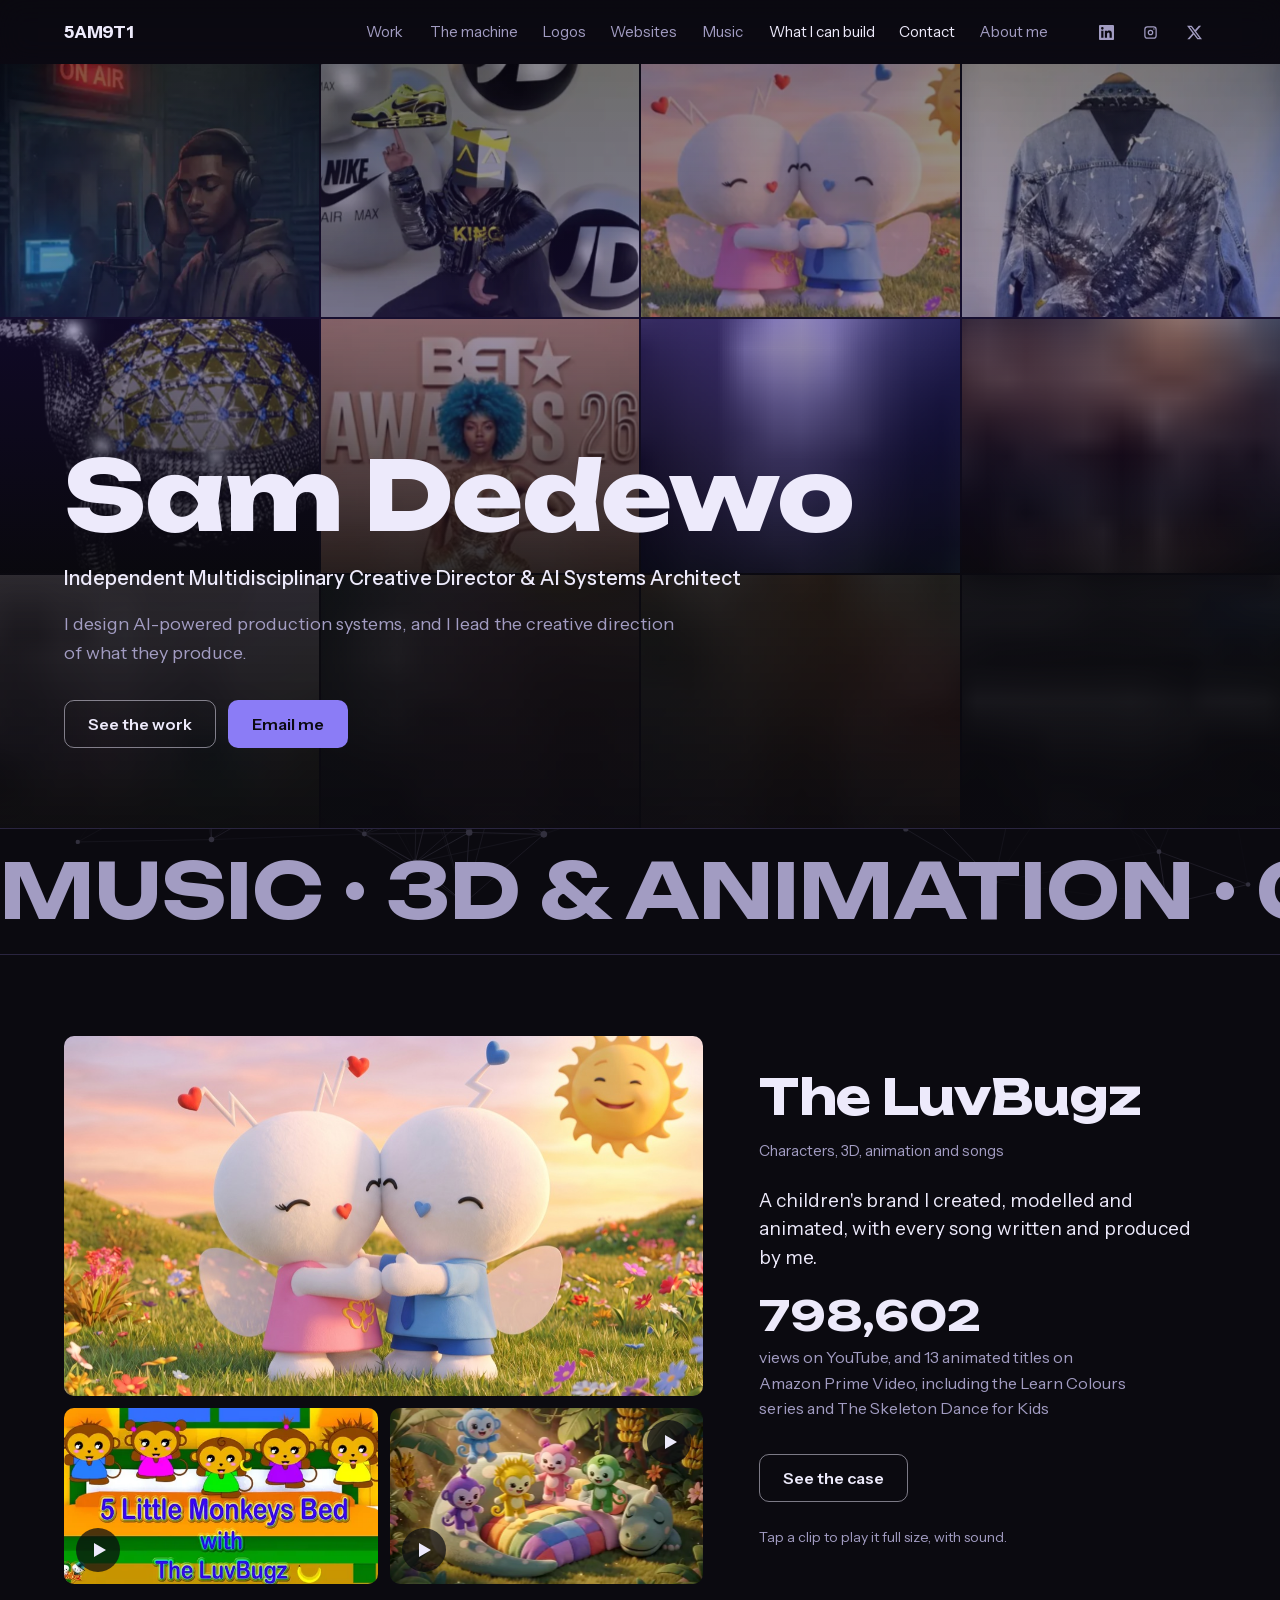
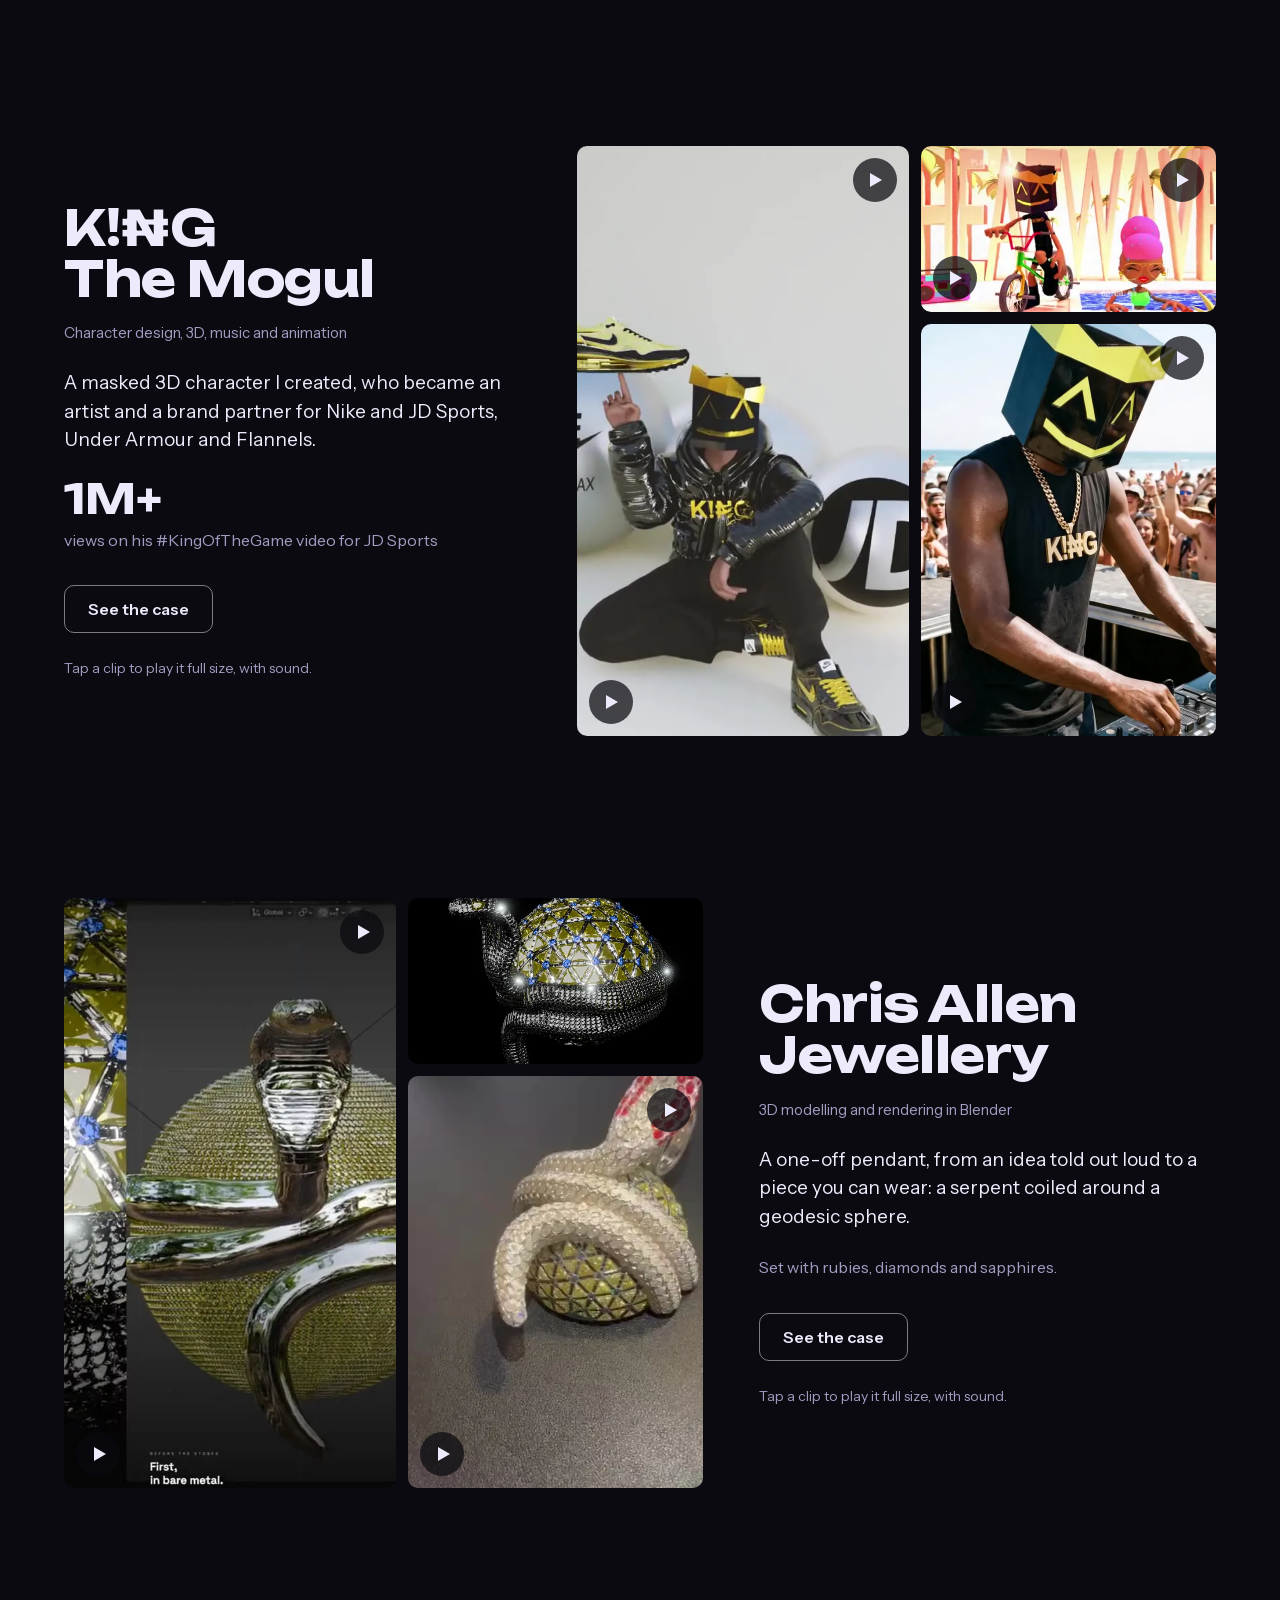
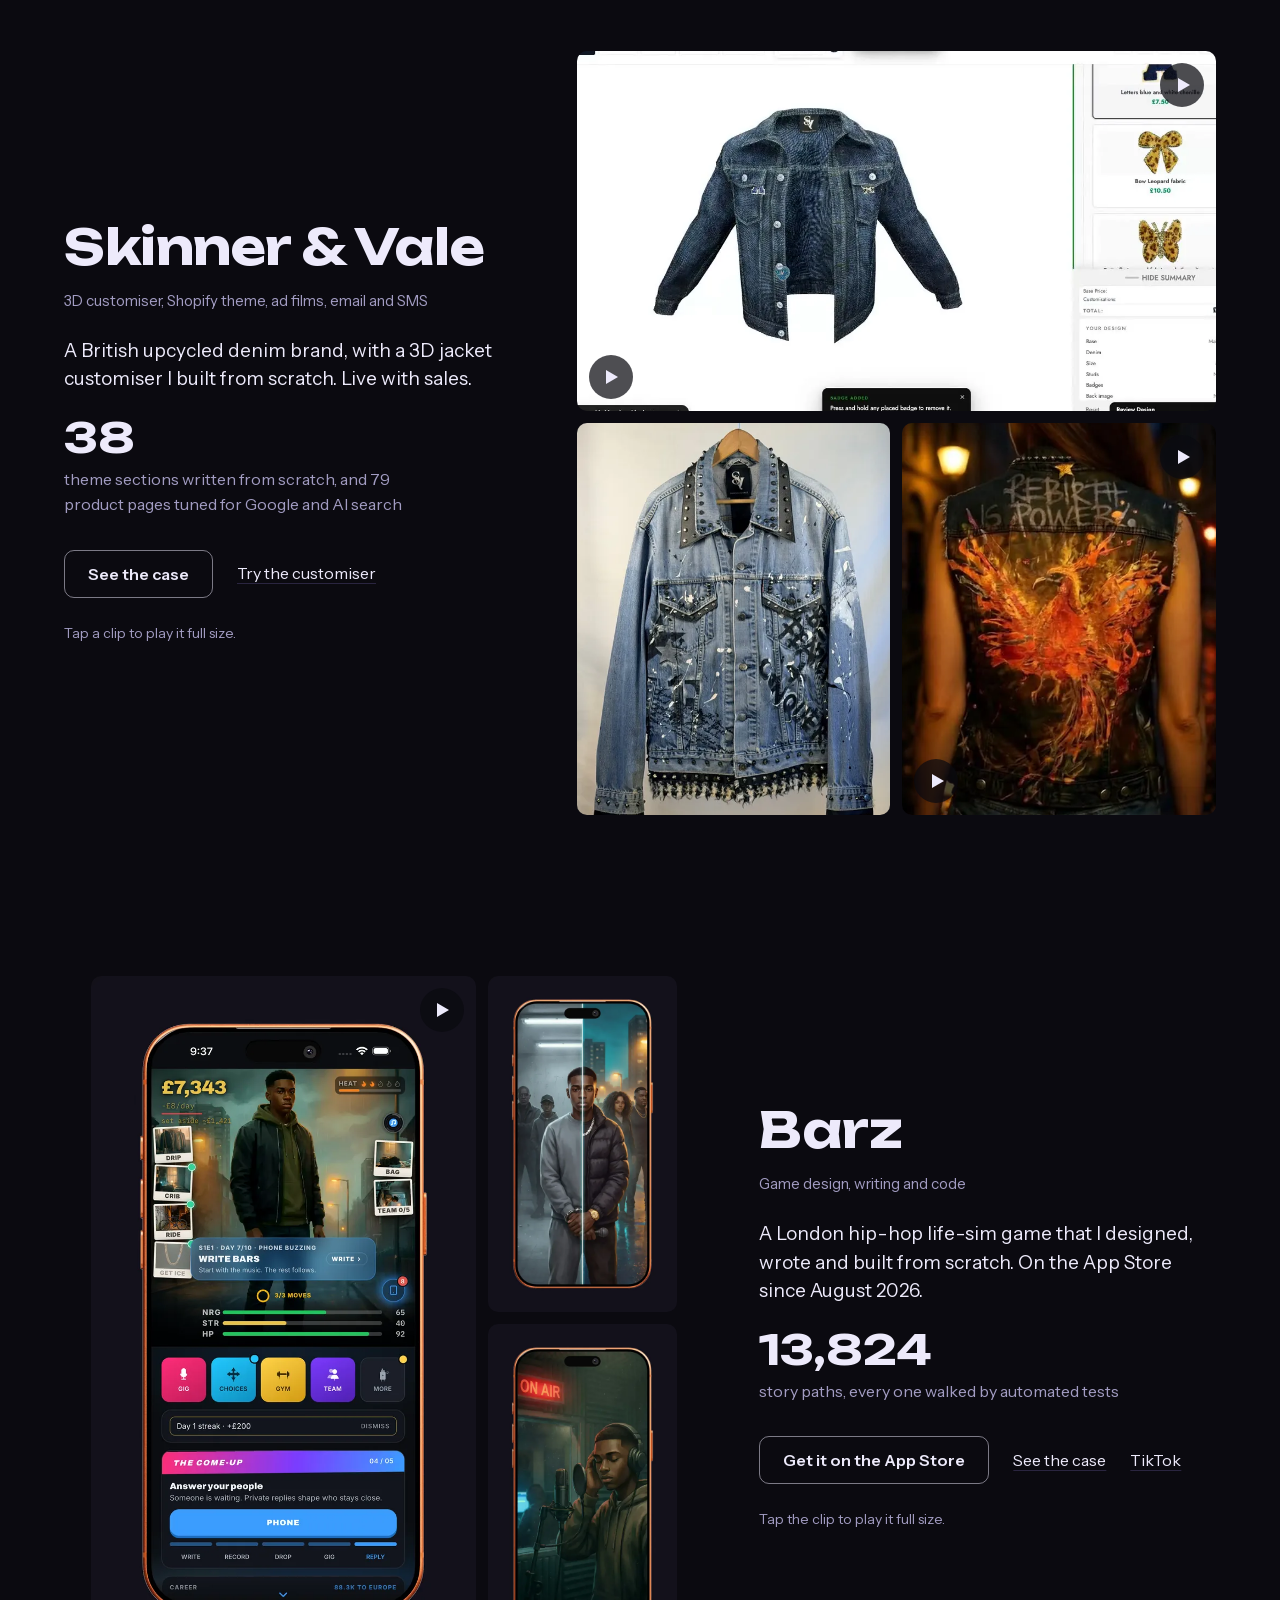
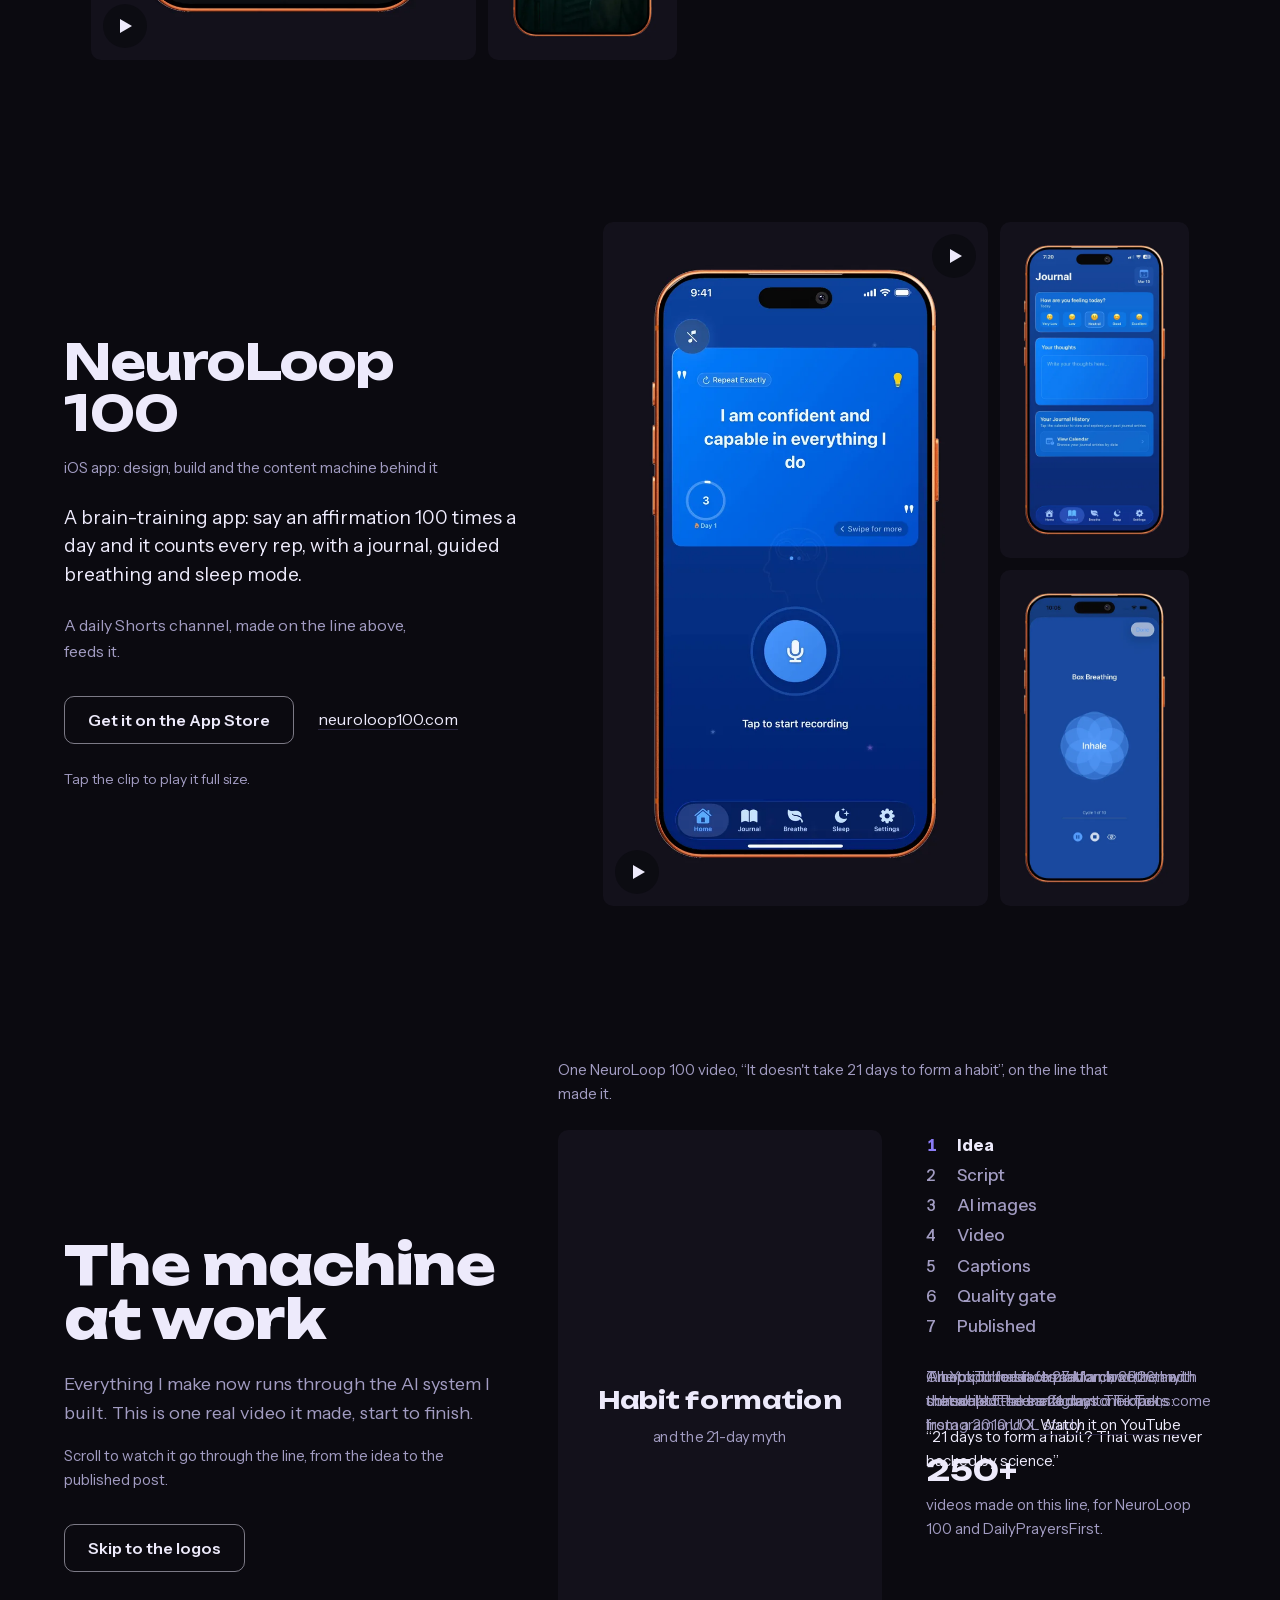
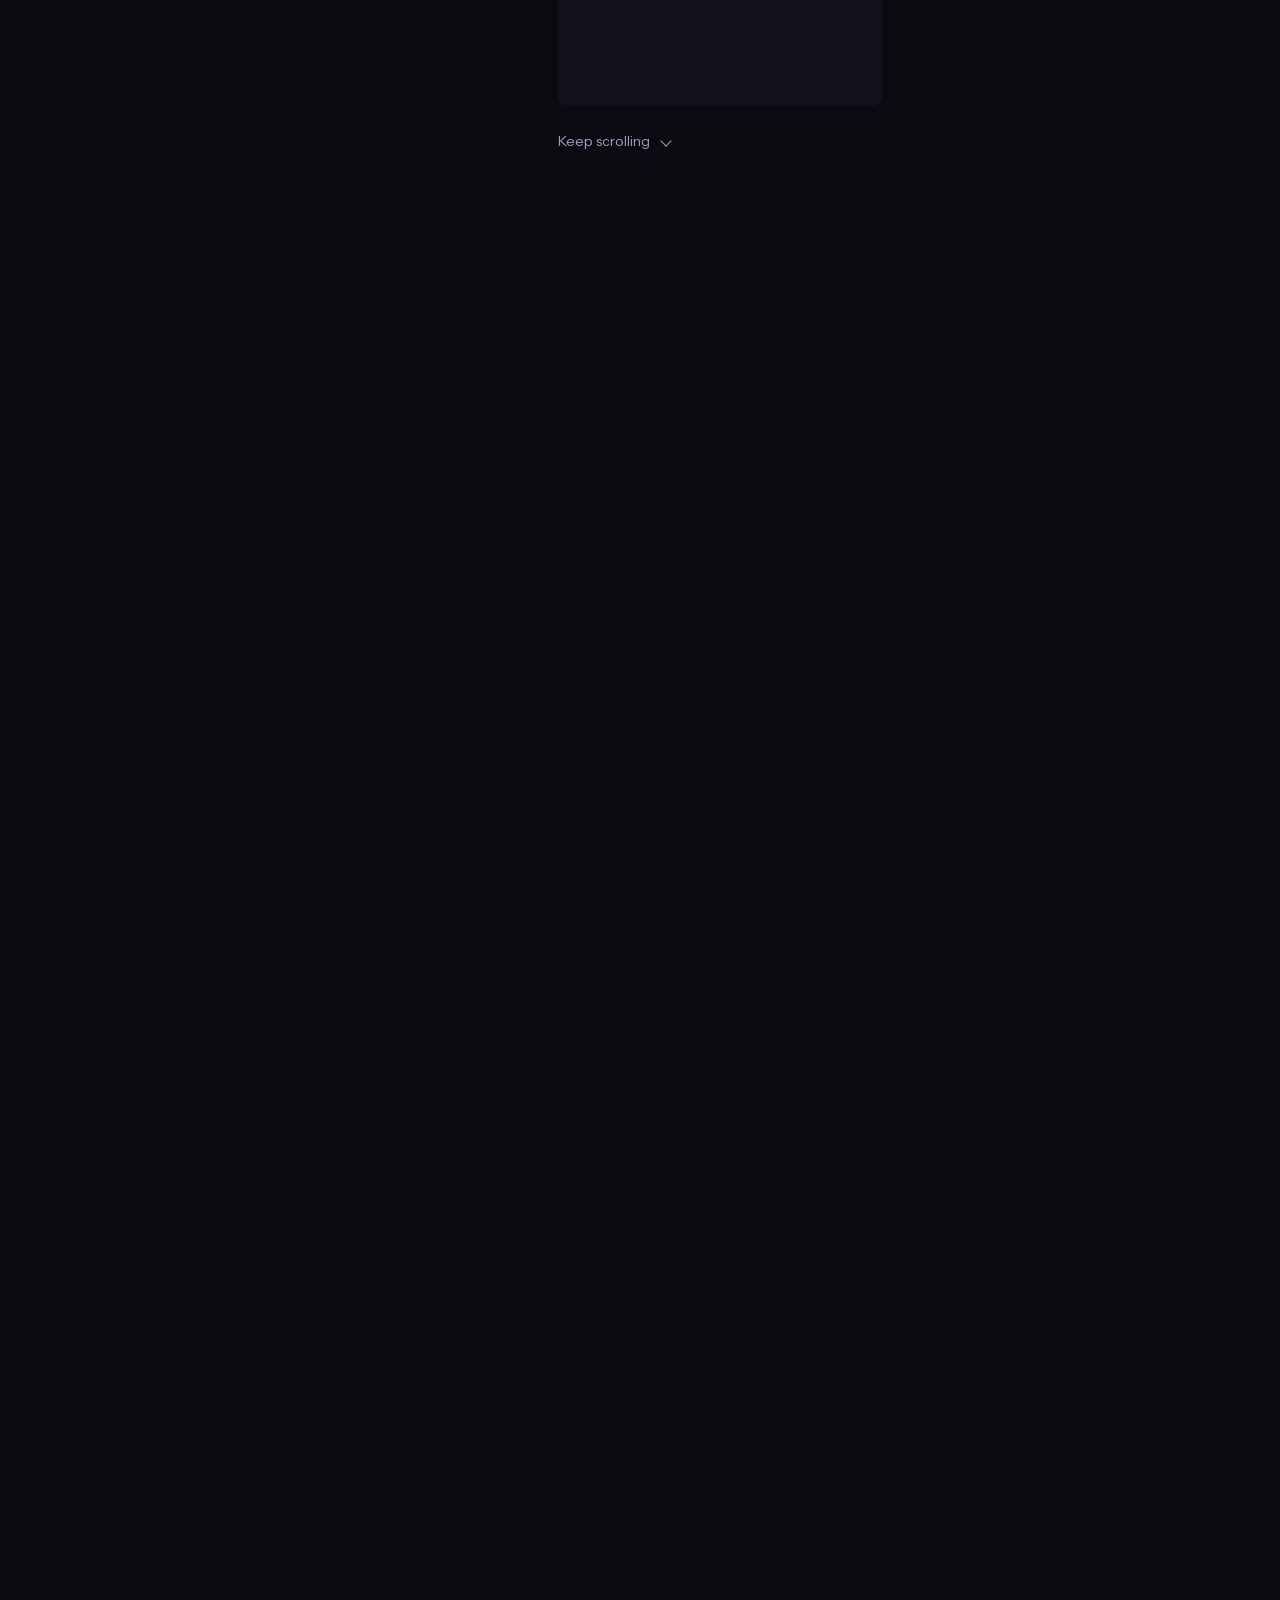
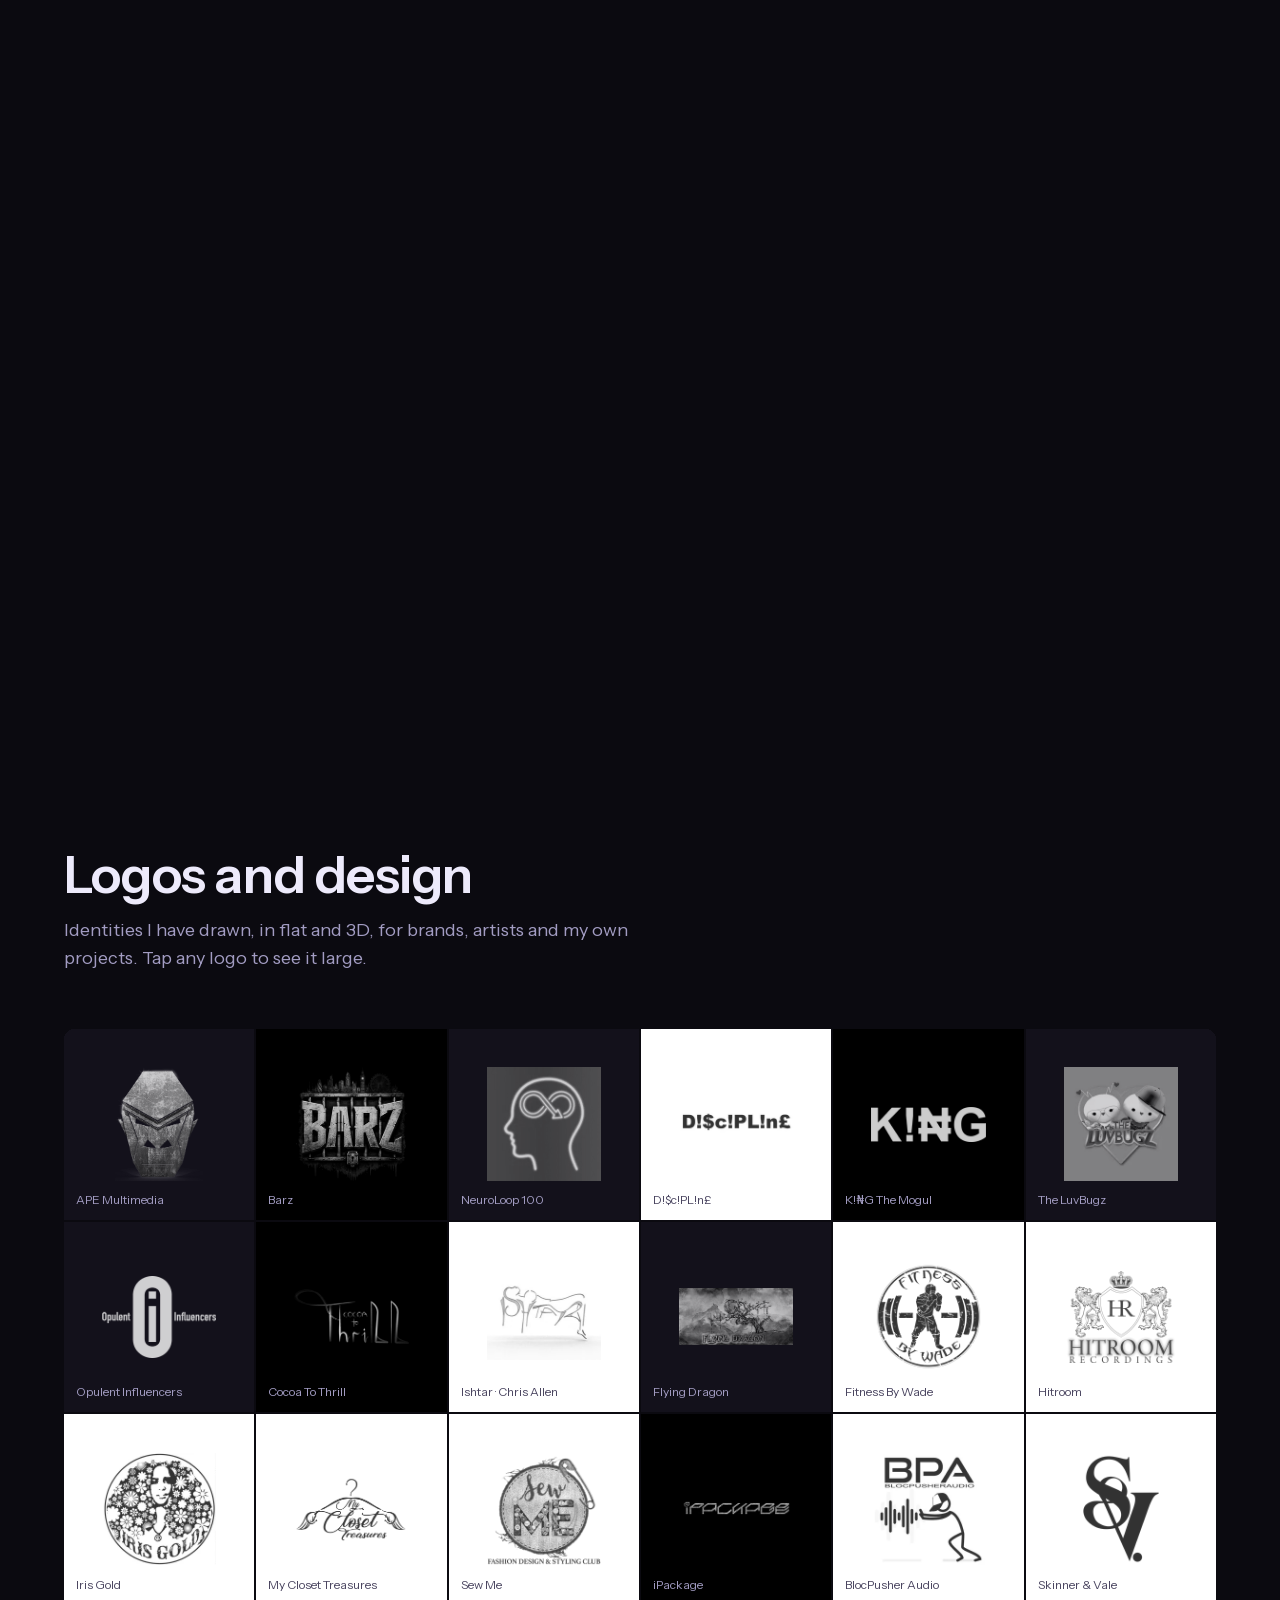
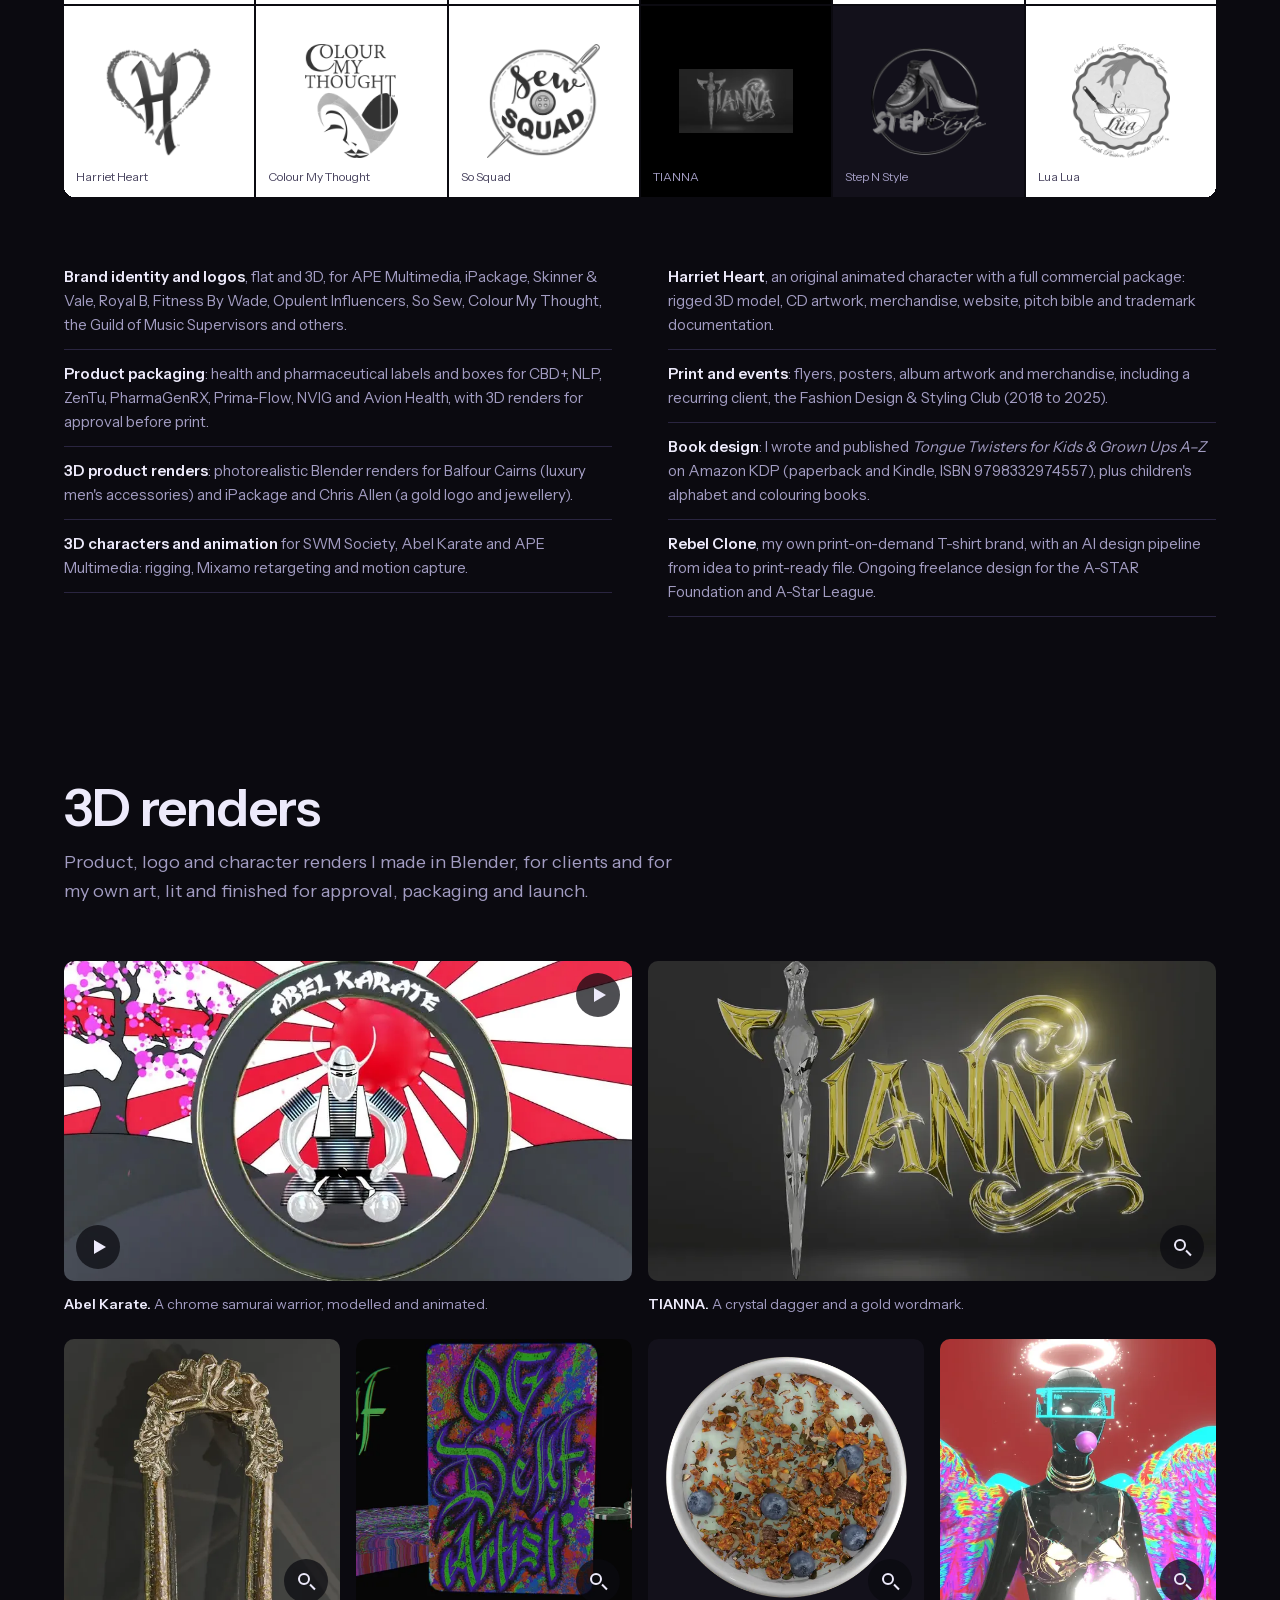
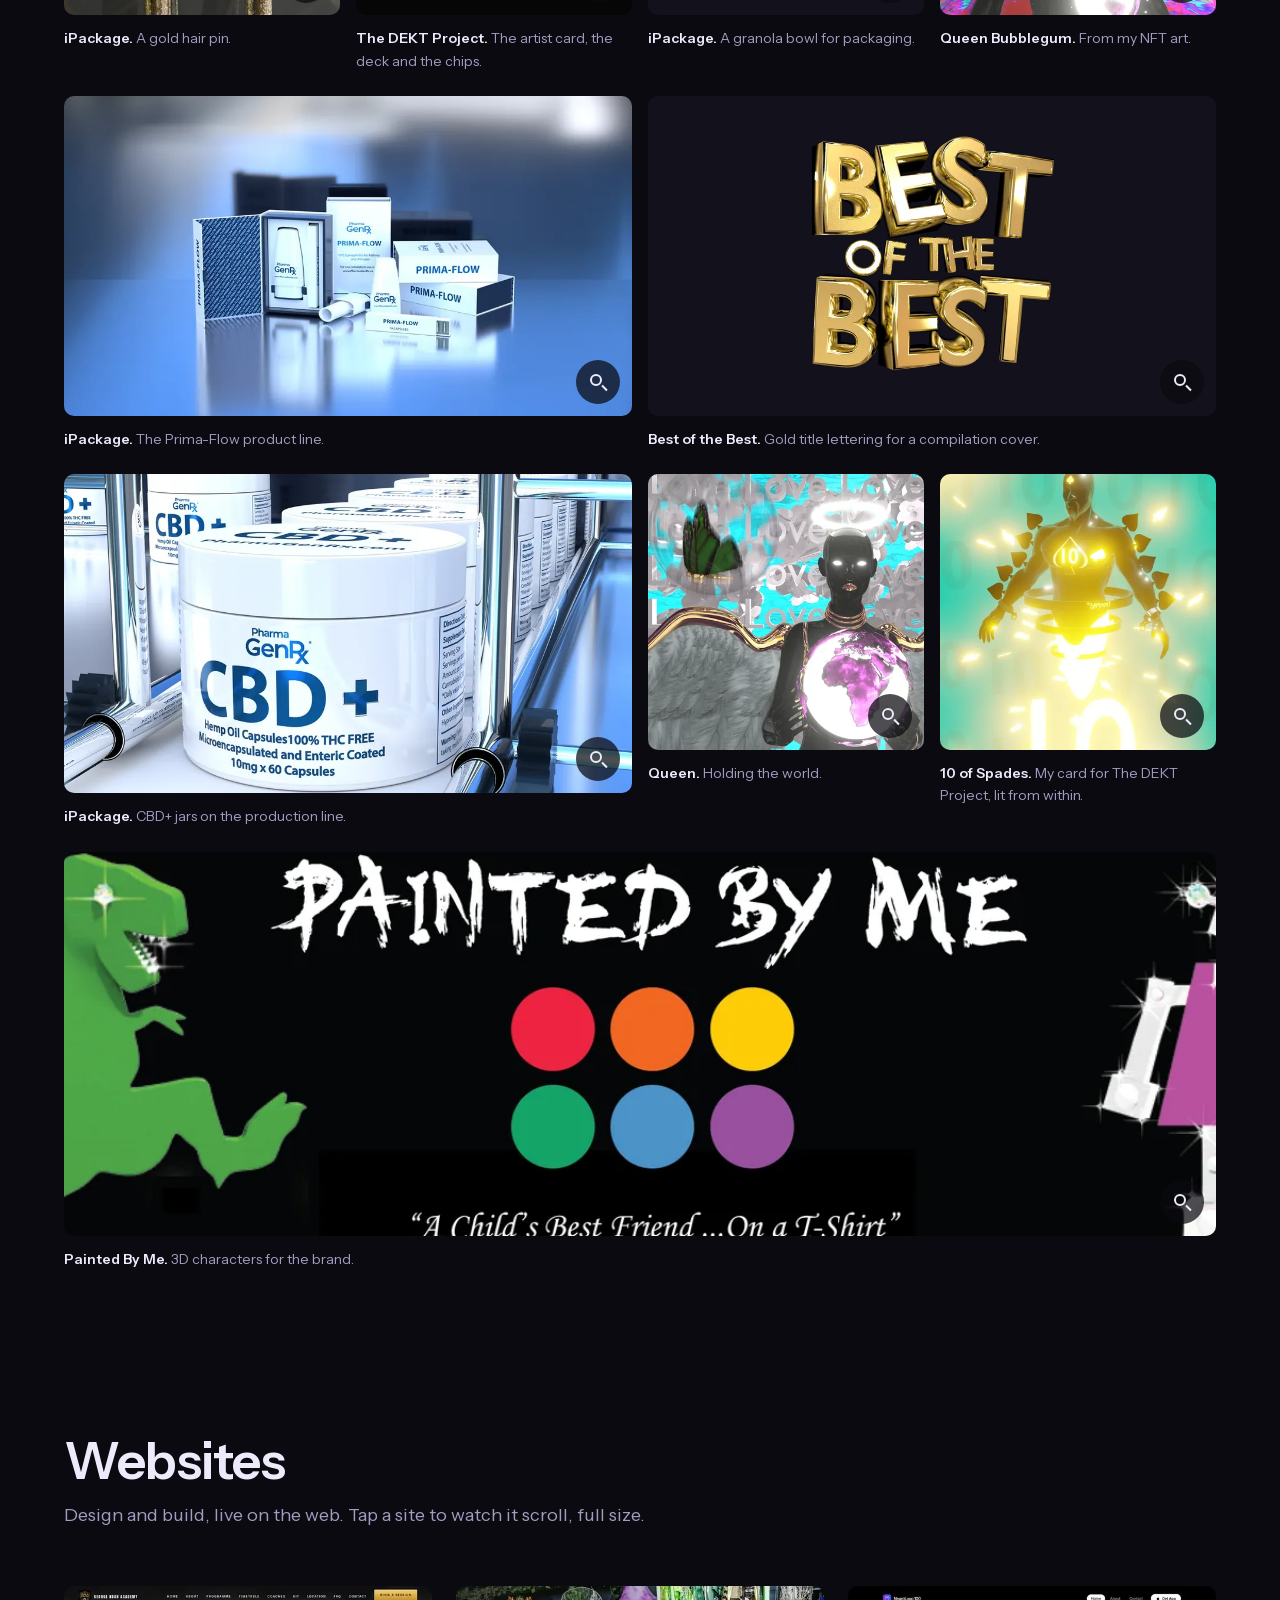
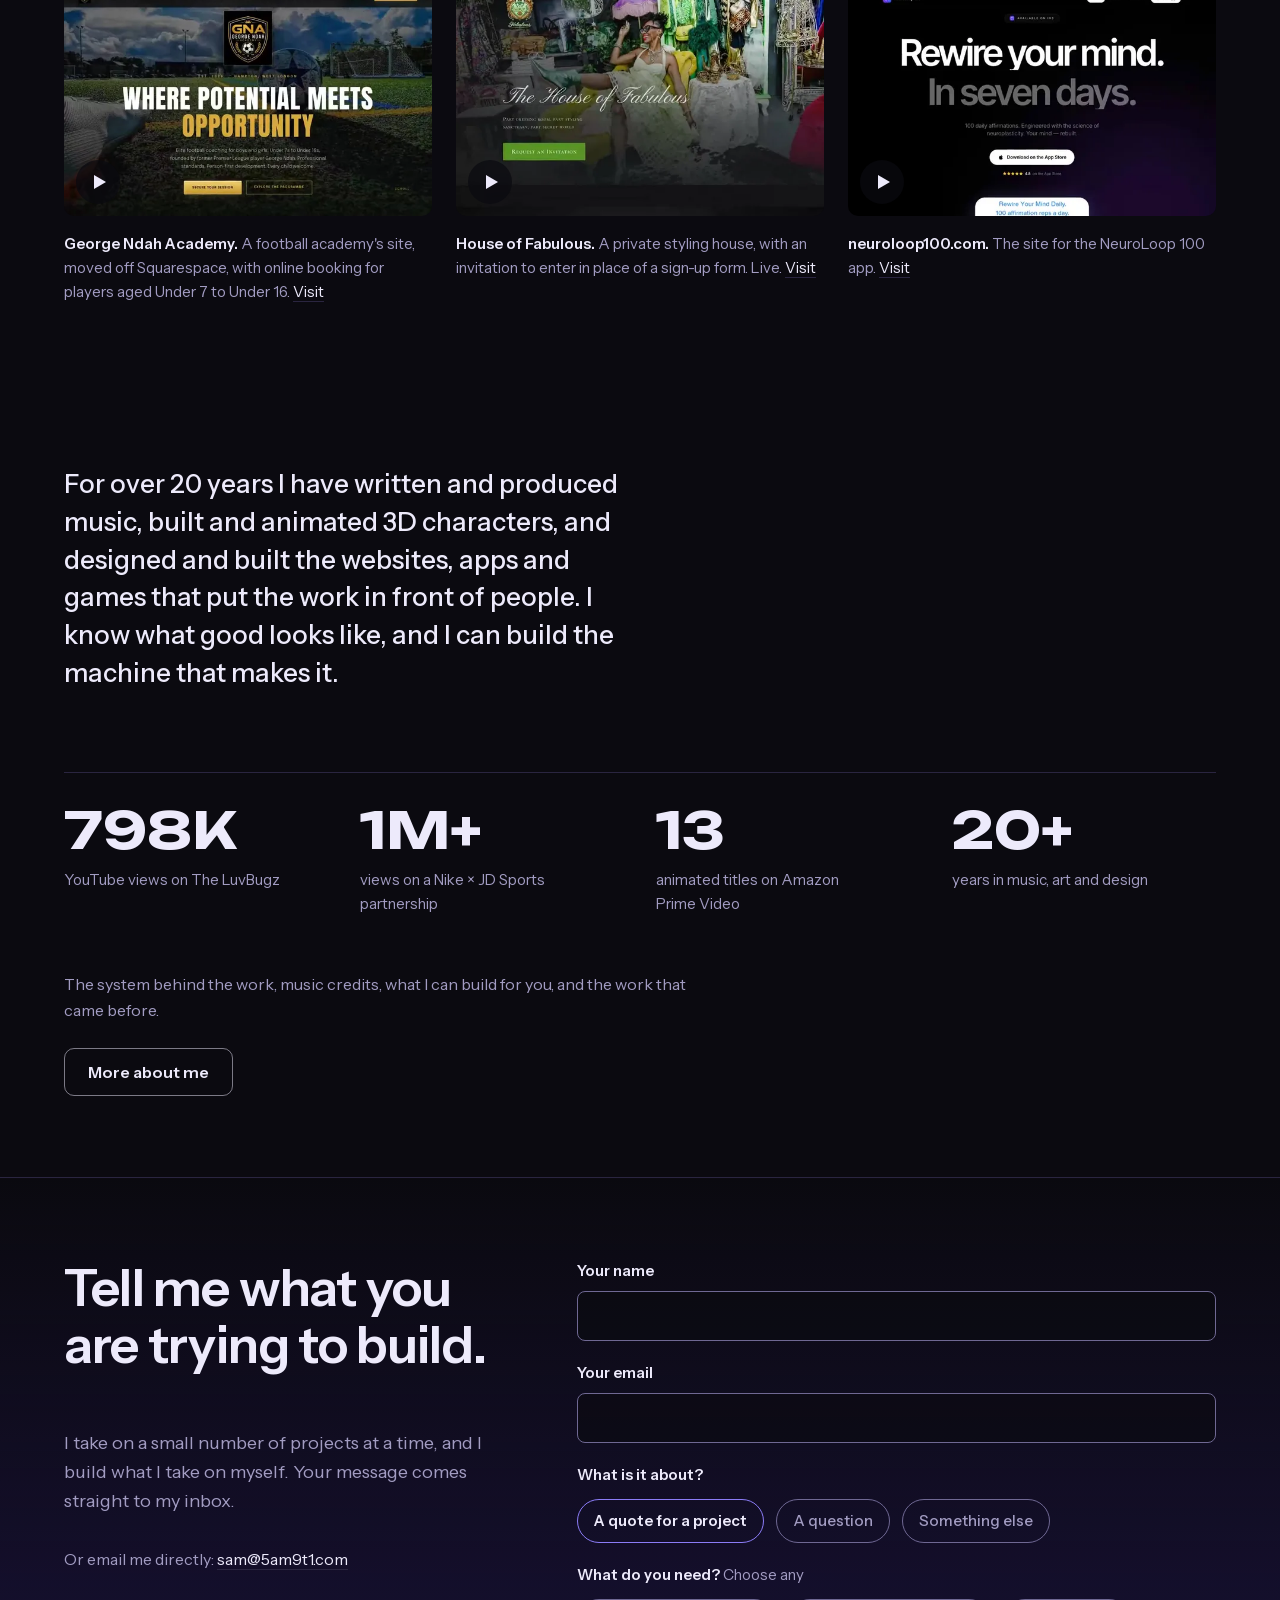
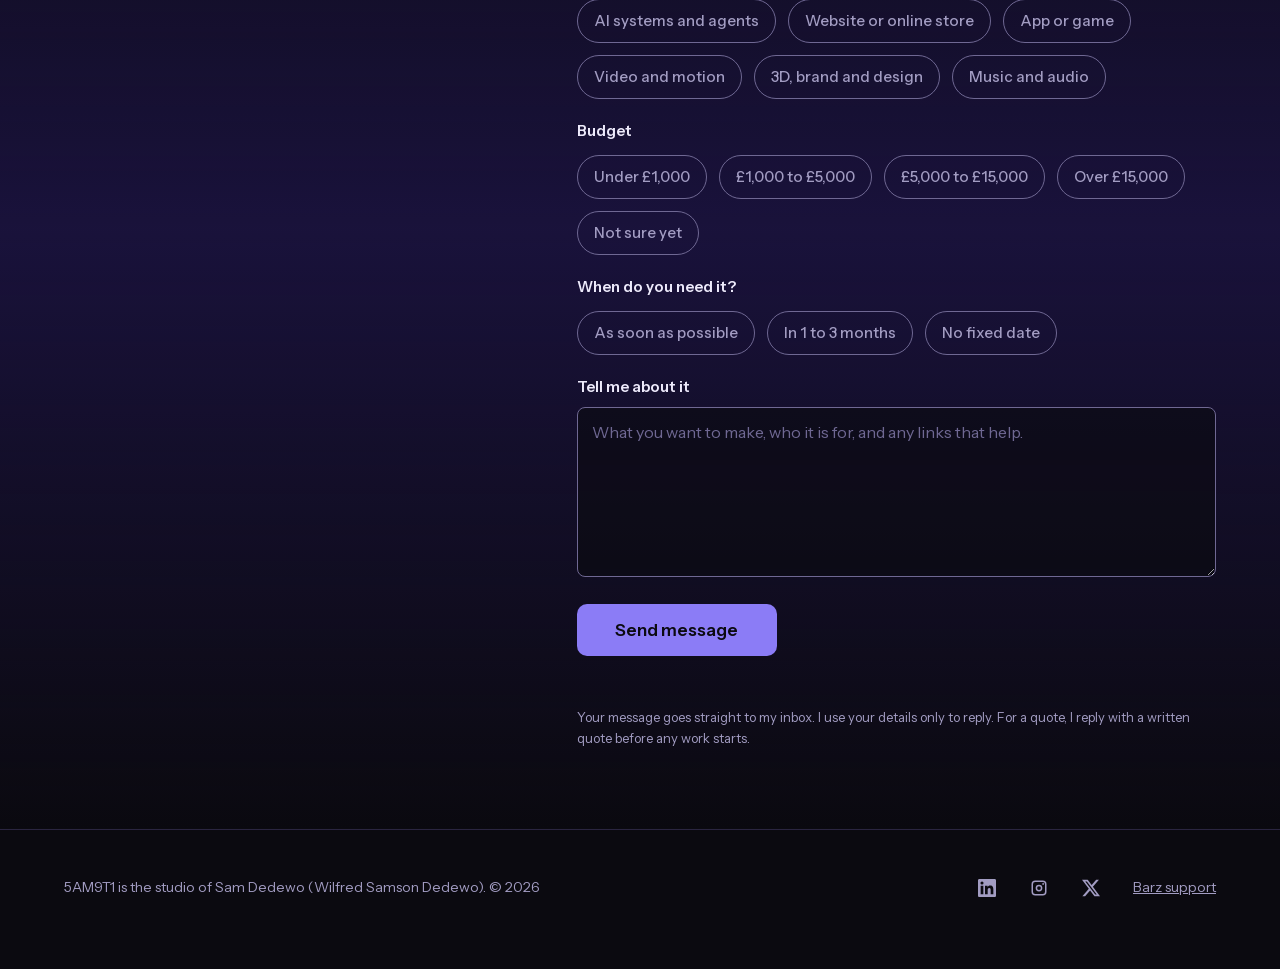
==== commit d0a226c7: "Rounds 23-24: even gaps, player still frame, NL100 and Barz shown in the iPhone Round 23: chapters a" ====
--- a/index.html
+++ b/index.html
@@ -31,7 +31,7 @@
 <link rel="preload" href="/assets/fonts/Unbounded-800-latin.woff2" as="font" type="font/woff2" crossorigin>
 <link rel="icon" href="/favicon.svg" type="image/svg+xml">
 <script src="/assets/top.js?v=20260925b"></script>
-<link rel="stylesheet" href="/assets/site.css?v=20260925">
+<link rel="stylesheet" href="/assets/site.css?v=20260926c">
 <script type="application/ld+json">
 {
   "@context": "https://schema.org",
@@ -235,7 +235,7 @@
       "@type": "VideoObject",
       "name": "5 Little Monkeys Bed with The LuvBugz, 366,000 views",
       "description": "The most watched LuvBugz video, with 366,000 views on YouTube. Song, characters and animation by Sam Dedewo.",
-      "thumbnailUrl": "https://5am9t1.com/assets/img/luvbugz-yt-960.jpg",
+      "thumbnailUrl": "https://5am9t1.com/assets/opt/luvbugz-yt-960.webp",
       "uploadDate": "2019-04-03",
       "duration": "PT4M19S",
       "creator": {
@@ -272,7 +272,7 @@
       "@type": "VideoObject",
       "name": "HEATWAVE, K!₦G The Mogul x Washington Heights",
       "description": "HEATWAVE, the music video by K!₦G The Mogul and Washington Heights. Music and animation by Sam Dedewo.",
-      "thumbnailUrl": "https://5am9t1.com/assets/media/ktm-heatwave-pool-poster.jpg",
+      "thumbnailUrl": "https://5am9t1.com/assets/opt/ktm-heatwave-pool-poster.webp",
       "uploadDate": "2022-09-27",
       "duration": "PT3M6S",
       "creator": {
@@ -343,39 +343,27 @@
     },
     {
       "@type": "VideoObject",
-      "name": "Barz: council estate to number 1 in the charts",
-      "description": "A promo for Barz, the London hip-hop life-sim game by Sam Dedewo: from a council estate to number 1 in the charts.",
-      "thumbnailUrl": "https://5am9t1.com/assets/media/barz-clip1-poster.jpg",
-      "uploadDate": "2026-09-22",
-      "duration": "PT13S",
-      "creator": {
-        "@id": "https://5am9t1.com/#sam"
-      },
-      "contentUrl": "https://5am9t1.com/assets/media/barz-clip1.mp4"
-    },
-    {
-      "@type": "VideoObject",
-      "name": "Barz: one decision ended his career",
-      "description": "A promo for Barz, the London hip-hop life-sim game by Sam Dedewo: one decision ended his career.",
-      "thumbnailUrl": "https://5am9t1.com/assets/media/barz-clip3-poster.jpg",
-      "uploadDate": "2026-09-22",
-      "duration": "PT13S",
-      "creator": {
-        "@id": "https://5am9t1.com/#sam"
-      },
-      "contentUrl": "https://5am9t1.com/assets/media/barz-clip3.mp4"
+      "name": "Barz on an iPhone: the home screen, a fight won, writing bars, the gigs ladder and crowd control",
+      "description": "Barz, the London hip-hop life-sim game by Sam Dedewo, on an iPhone: the home screen, a fight won, writing bars, the gigs ladder and crowd control.",
+      "thumbnailUrl": "https://5am9t1.com/assets/media/barz-phone-poster.jpg",
+      "uploadDate": "2026-09-26",
+      "duration": "PT15S",
+      "creator": {
+        "@id": "https://5am9t1.com/#sam"
+      },
+      "contentUrl": "https://5am9t1.com/assets/media/barz-phone.mp4"
     },
     {
       "@type": "VideoObject",
       "name": "NeuroLoop 100 in use: an affirmation, the journal, box breathing and sleep mode",
       "description": "NeuroLoop 100, the iOS app by Sam Dedewo, in use: a daily affirmation, the journal, box breathing and sleep mode.",
-      "thumbnailUrl": "https://5am9t1.com/assets/media/nl100-app-poster.jpg",
+      "thumbnailUrl": "https://5am9t1.com/assets/media/nl100-phone-poster.jpg",
       "uploadDate": "2026-09-22",
       "duration": "PT30S",
       "creator": {
         "@id": "https://5am9t1.com/#sam"
       },
-      "contentUrl": "https://5am9t1.com/assets/media/nl100-app.mp4"
+      "contentUrl": "https://5am9t1.com/assets/media/nl100-phone.mp4"
     },
     {
       "@type": "VideoObject",
@@ -616,15 +604,14 @@
     <div class="wrap chapter-inner">
       <div class="chapter-media gallery g-port g-stack">
         <figure class="g-tile g-main">
-          <img data-lqip style="background:url([data-uri]) center/cover" src="/assets/opt/barz-split-900.webp" alt="Barz key art: one young man split down the middle, handcuffed in a prison corridor on one side, holding a mic on his estate on the other" width="900" height="1612" loading="lazy" decoding="async">
-        </figure>
-        <figure class="g-tile">
-          <video data-lqip style="background:url([data-uri]) center/cover" muted loop playsinline preload="none" poster="/assets/opt/barz-clip1-poster.webp" width="540" height="960" aria-hidden="true"><source src="/assets/media/barz-clip1.mp4" type="video/mp4"></video>
-          <button class="g-open" type="button" data-src="/assets/media/barz-clip1.mp4" data-title="Barz: council estate to number 1 in the charts" aria-label="Play the Barz clip Council estate to number 1, with sound"><span class="g-play" aria-hidden="true"></span></button>
-        </figure>
-        <figure class="g-tile">
-          <video data-lqip style="background:url([data-uri]) center/cover" muted loop playsinline preload="none" poster="/assets/opt/barz-clip3-poster.webp" width="540" height="960" aria-hidden="true"><source src="/assets/media/barz-clip3.mp4" type="video/mp4"></video>
-          <button class="g-open" type="button" data-src="/assets/media/barz-clip3.mp4" data-title="Barz: one decision ended his career" aria-label="Play the Barz clip One decision ended his career, with sound"><span class="g-play" aria-hidden="true"></span></button>
+          <video data-lqip style="background:url([data-uri]) center/cover" muted loop playsinline preload="none" poster="/assets/opt/barz-phone-poster.webp" width="720" height="1280" aria-hidden="true"><source src="/assets/media/barz-phone.mp4" type="video/mp4"></video>
+          <button class="g-open" type="button" data-src="/assets/media/barz-phone.mp4" data-title="Barz on an iPhone: the home screen, a fight won, writing bars, the gigs ladder and crowd control" aria-label="Play Barz on an iPhone, full size"><span class="g-play" aria-hidden="true"></span></button>
+        </figure>
+        <figure class="g-tile">
+          <img data-lqip style="background:url([data-uri]) center/cover" src="/assets/opt/barz-split-phone.webp" alt="Barz key art on an iPhone: one young man split down the middle, handcuffed in a prison corridor on one side, holding a mic on his estate on the other" width="540" height="960" loading="lazy" decoding="async">
+        </figure>
+        <figure class="g-tile">
+          <img data-lqip style="background:url([data-uri]) center/cover" src="/assets/opt/barz-recording-phone.webp" alt="Barz on an iPhone: he records in the booth, headphones on, under the ON AIR sign" width="540" height="960" loading="lazy" decoding="async">
         </figure>
       </div>
       <div class="chapter-copy">
@@ -637,7 +624,7 @@
           <a class="link" href="/work/barz/">See the case</a>
           <a class="link" href="https://www.tiktok.com/@barzrapgame">TikTok</a>
         </div>
-        <p class="g-hint">Tap a clip to play it full size, with sound.</p>
+        <p class="g-hint">Tap the clip to play it full size.</p>
       </div>
     </div>
   </article>
@@ -646,14 +633,14 @@
     <div class="wrap chapter-inner">
       <div class="chapter-media gallery g-port g-stack">
         <figure class="g-tile g-main">
-          <video data-lqip style="background:url([data-uri]) center/cover" muted loop playsinline preload="none" poster="/assets/opt/nl100-app-poster.webp" width="414" height="896" aria-hidden="true"><source src="/assets/media/nl100-app.mp4" type="video/mp4"></video>
-          <button class="g-open" type="button" data-src="/assets/media/nl100-app.mp4" data-title="NeuroLoop 100 in use: an affirmation, the journal, box breathing and sleep mode" aria-label="Play NeuroLoop 100 in use, full size"><span class="g-play" aria-hidden="true"></span></button>
-        </figure>
-        <figure class="g-tile">
-          <img data-lqip style="background:url([data-uri]) center/cover" src="/assets/opt/nl100-home-540.webp" alt="NeuroLoop 100 home screen: an affirmation card and the microphone that counts every spoken rep" width="540" height="960" loading="lazy" decoding="async">
-        </figure>
-        <figure class="g-tile">
-          <img data-lqip style="background:url([data-uri]) center/cover" src="/assets/opt/nl100-sleep-540.webp" alt="NeuroLoop 100 sleep mode, with a brain fact and night-time music" width="540" height="960" loading="lazy" decoding="async">
+          <video data-lqip style="background:url([data-uri]) center/cover" muted loop playsinline preload="none" poster="/assets/opt/nl100-phone-poster.webp" width="720" height="1280" aria-hidden="true"><source src="/assets/media/nl100-phone.mp4" type="video/mp4"></video>
+          <button class="g-open" type="button" data-src="/assets/media/nl100-phone.mp4" data-title="NeuroLoop 100 in use: an affirmation, the journal, box breathing and sleep mode" aria-label="Play NeuroLoop 100 in use, full size"><span class="g-play" aria-hidden="true"></span></button>
+        </figure>
+        <figure class="g-tile">
+          <img data-lqip style="background:url([data-uri]) center/cover" src="/assets/opt/nl100-journal-phone.webp" alt="NeuroLoop 100 on an iPhone: the journal, with a mood check and a place for your thoughts" width="540" height="960" loading="lazy" decoding="async">
+        </figure>
+        <figure class="g-tile">
+          <img data-lqip style="background:url([data-uri]) center/cover" src="/assets/opt/nl100-breathe-phone.webp" alt="NeuroLoop 100 on an iPhone: box breathing, with the Inhale cue" width="540" height="960" loading="lazy" decoding="async">
         </figure>
       </div>
       <div class="chapter-copy">
@@ -1085,7 +1072,7 @@
 <script src="/assets/network.js" defer></script>
 <script src="/assets/reel.js" defer></script>
 <script src="/assets/media.js?v=20260925b" defer></script>
-<script src="/assets/gallery.js" defer></script>
+<script src="/assets/gallery.js?v=20260926" defer></script>
 <script src="/assets/contact.js?v=20260923" defer></script>
 </body>
 </html>
--- a/assets/site.css
+++ b/assets/site.css
@@ -29,6 +29,9 @@
   /* spacing scale: 8 12 16 20 24 32 44 56 80 120 */
   --s1: 8px; --s2: 12px; --s3: 16px; --s4: 20px; --s5: 24px;
   --s6: 32px; --s7: 44px; --s8: 56px; --s9: 80px; --s10: 120px;
+  /* space above and below each chapter and section (round 23): 80 px up to 889 px tall screens,
+     then 9% of the screen height, up to 120 px. Two blocks meet, so the gap is twice this. */
+  --s-block: clamp(var(--s9), 9svh, var(--s10));
 
   --radius: 10px;
   --wrap: 1200px;
@@ -338,11 +341,17 @@
 }
 
 /* ==========================================================================
-   CHAPTERS — one full screen per case. Each piece keeps its own aspect
+   CHAPTERS — one case each. Each piece keeps its own aspect
    ratio (portrait clips are never cropped to landscape). No entrance
    animation: the content is already there (M1).
-   ========================================================================== */
-.chapter { min-height: 100svh; display: grid; align-items: center; padding-block: var(--s9); }
+   Round 23 (Sam, 2026-09-26: "reduce the height of the gaps"): no longer one
+   full screen each. min-height: 100svh centred the content in a screen-tall
+   box, so the empty space grew with the screen: 548 px between LuvBugz and
+   K!NG on a 1728x1117 MacBook, 871 px at 2560x1440, and uneven per chapter.
+   Now the gap is the padding only: 160 px on screens up to 889 px tall,
+   rising with the screen to 240 px at 1333 px tall and above.
+   ========================================================================== */
+.chapter { display: grid; align-items: center; padding-block: var(--s-block); }
 .chapter-inner { display: grid; grid-template-columns: minmax(0, 7fr) minmax(0, 5fr); gap: var(--s8); align-items: center; }
 .chapter.flip .chapter-inner { grid-template-columns: minmax(0, 5fr) minmax(0, 7fr); }
 .chapter.flip .chapter-media { order: 2; }
@@ -424,7 +433,9 @@
 /* ==========================================================================
    SECTIONS
    ========================================================================== */
-.section { padding: var(--s10) 0; }
+/* Round 23 (Sam, 2026-09-26, the gap above "3D renders": "and here please"): was a fixed 120 px,
+   so 240 px between any two sections. Now the same rhythm as the chapters (--s-block). */
+.section { padding: var(--s-block) 0; }
 @media (max-width: 640px) { .section { padding: var(--s9) 0; } }
 .section h2 {
   font: 600 clamp(34px, 4.2vw, 52px)/1.1 var(--font);
@@ -630,6 +641,11 @@
     }
     #renders .r-contain .g-tile img { scale: 1.06; animation-name: drift-frame-soft; }
     #renders .r-full .g-tile img, #renders .r-full .g-tile video { scale: 1.2; animation-name: drift-frame-far; }
+    /* Round 24b/24c: NeuroLoop 100 and Barz are a whole iPhone standing on the tile colour, with room around it.
+       The 1.1 zoom + 5% drift would crop the phone's foot at the end of the scroll, and a device
+       sliding inside its frame reads as a mistake; it stands still, like a product shot. */
+    #nl100 .g-tile img, #nl100 .g-tile video,
+    #barz .g-tile img, #barz .g-tile video { scale: none; animation: none; }
     #logos .logo img {
       animation: float-up linear both;
       animation-timeline: view();
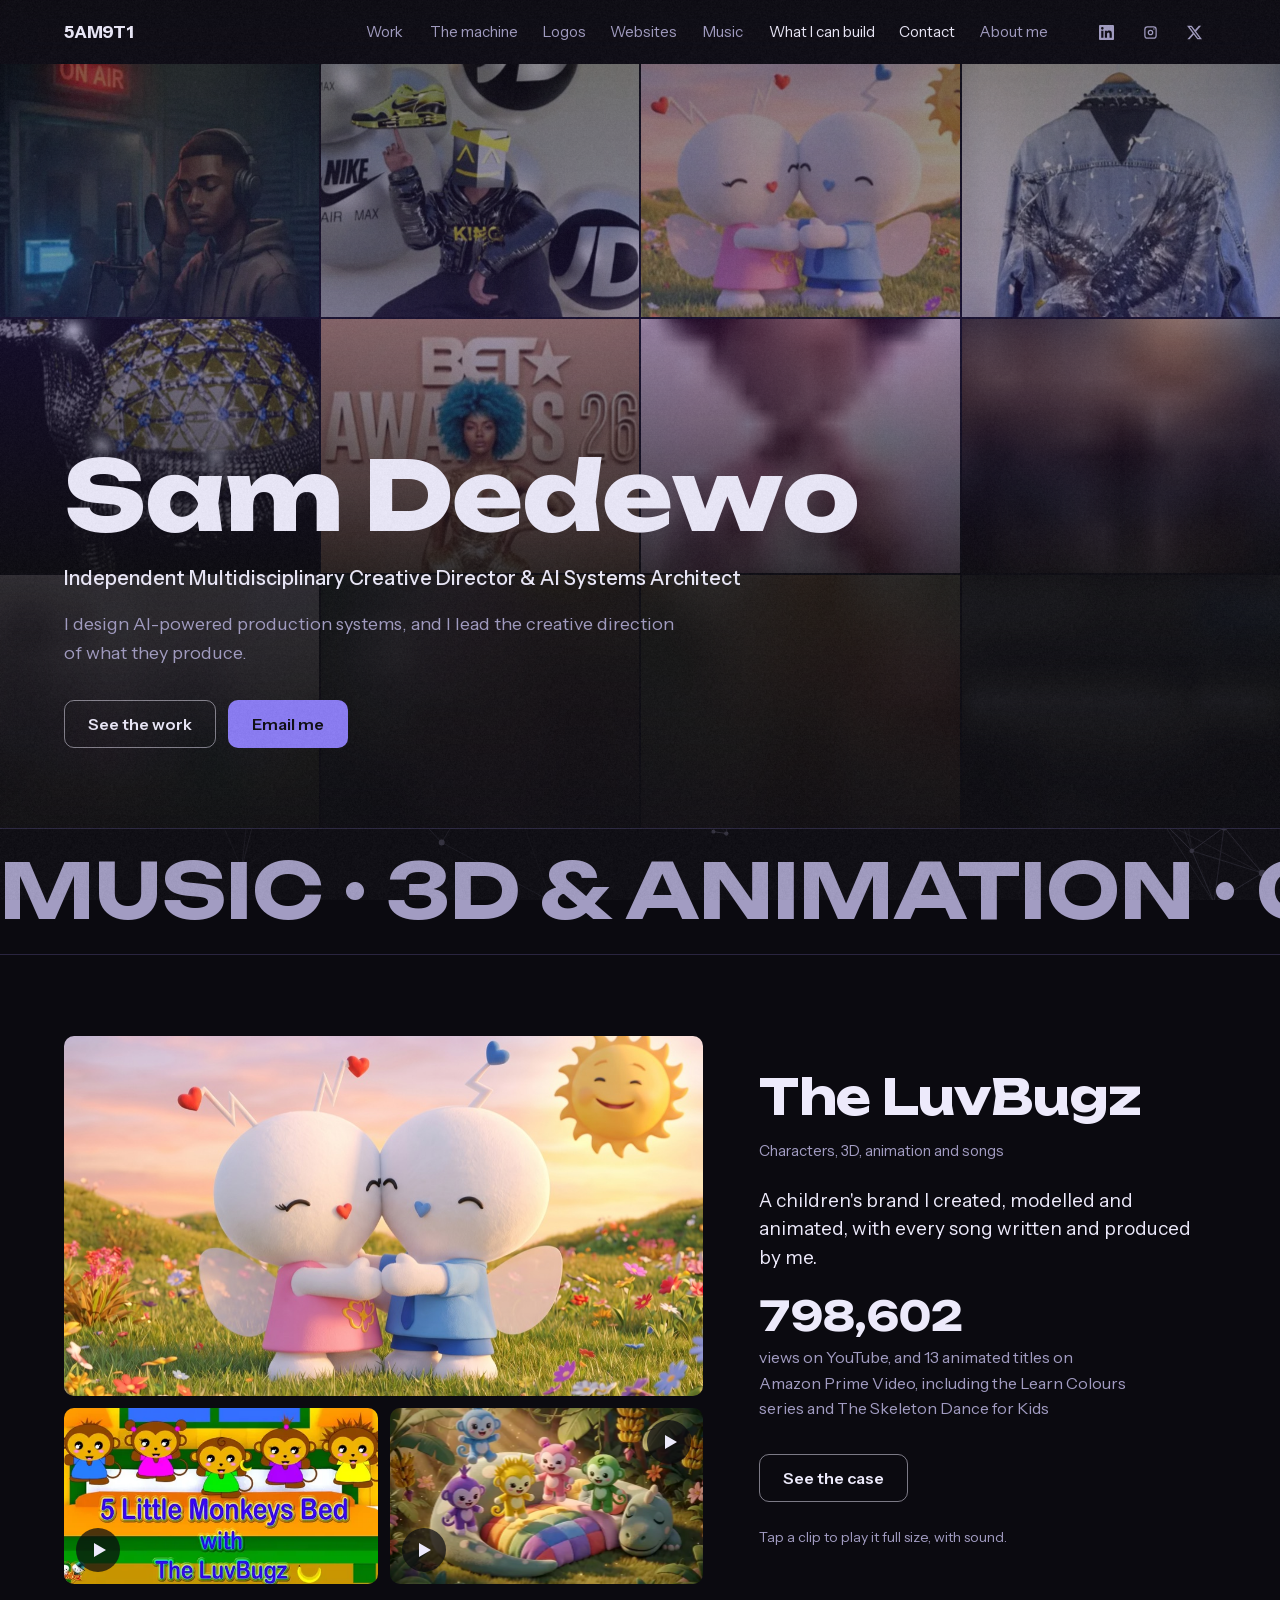
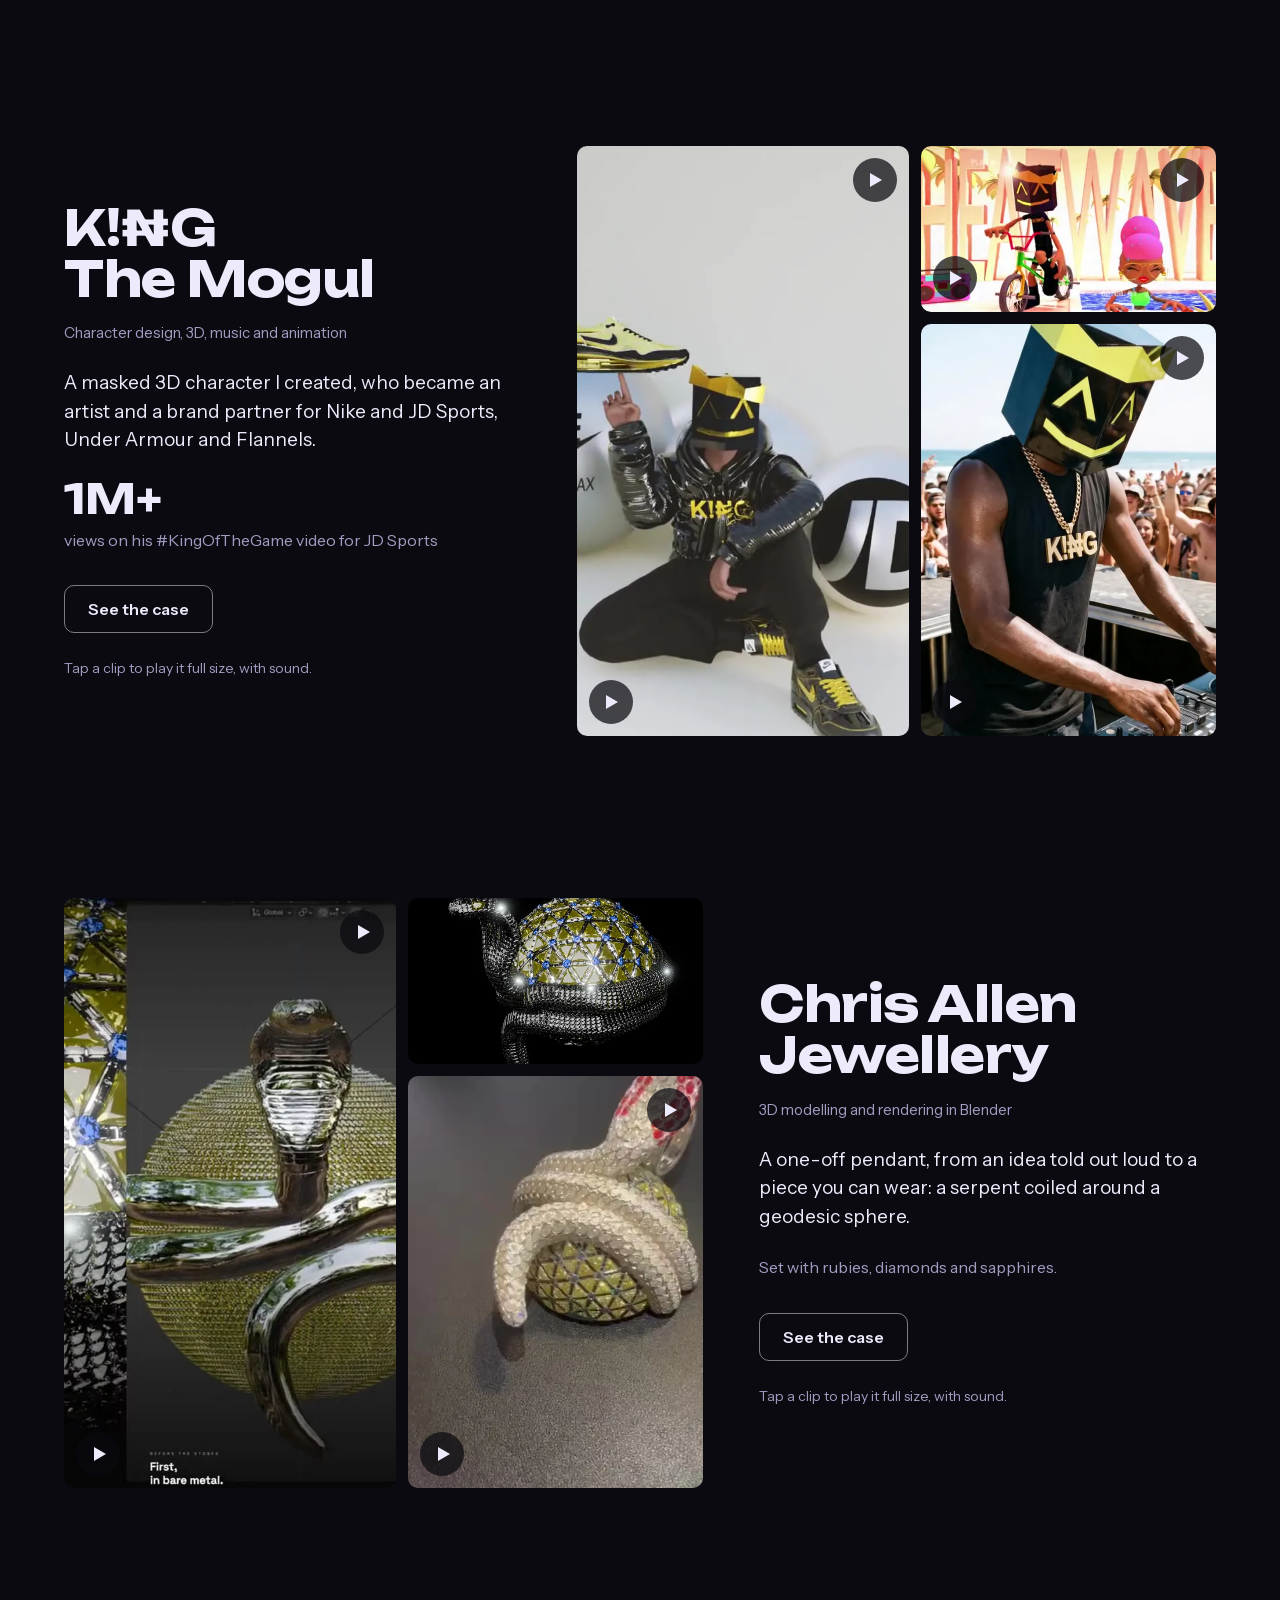
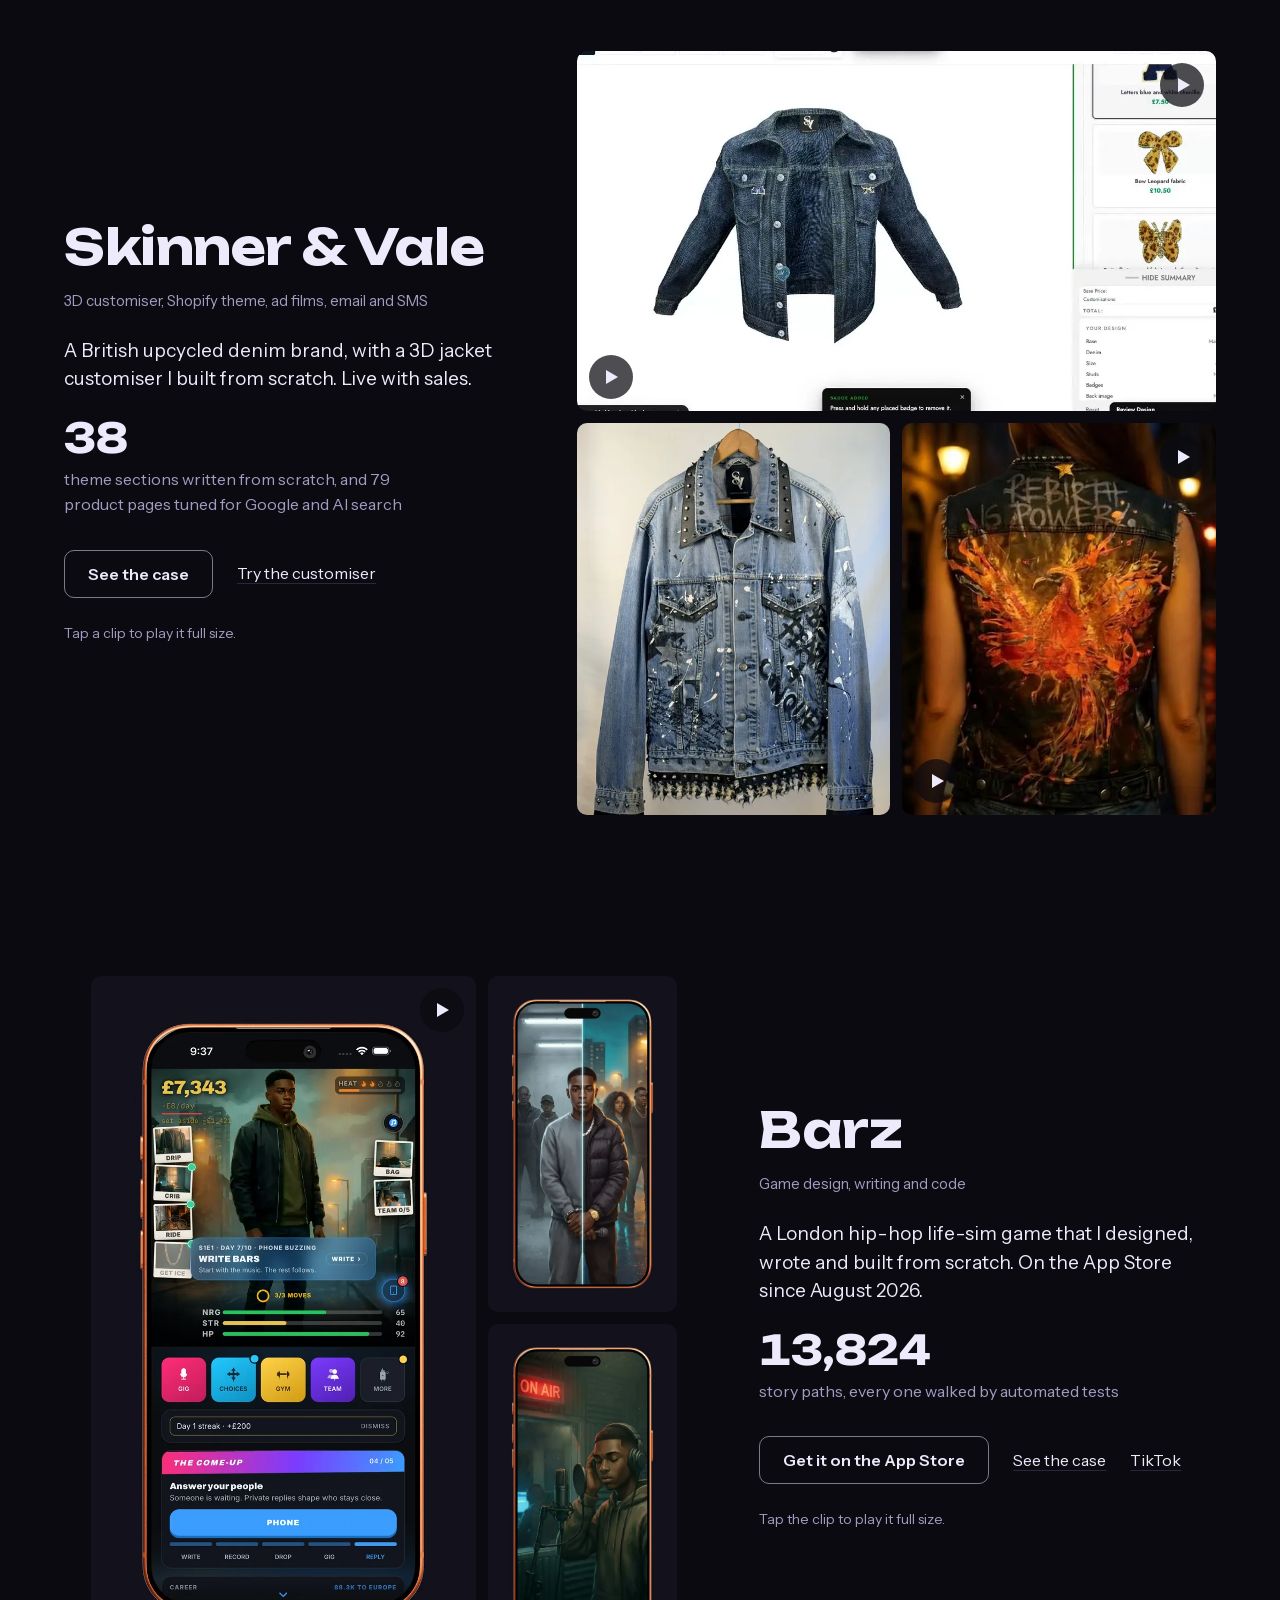
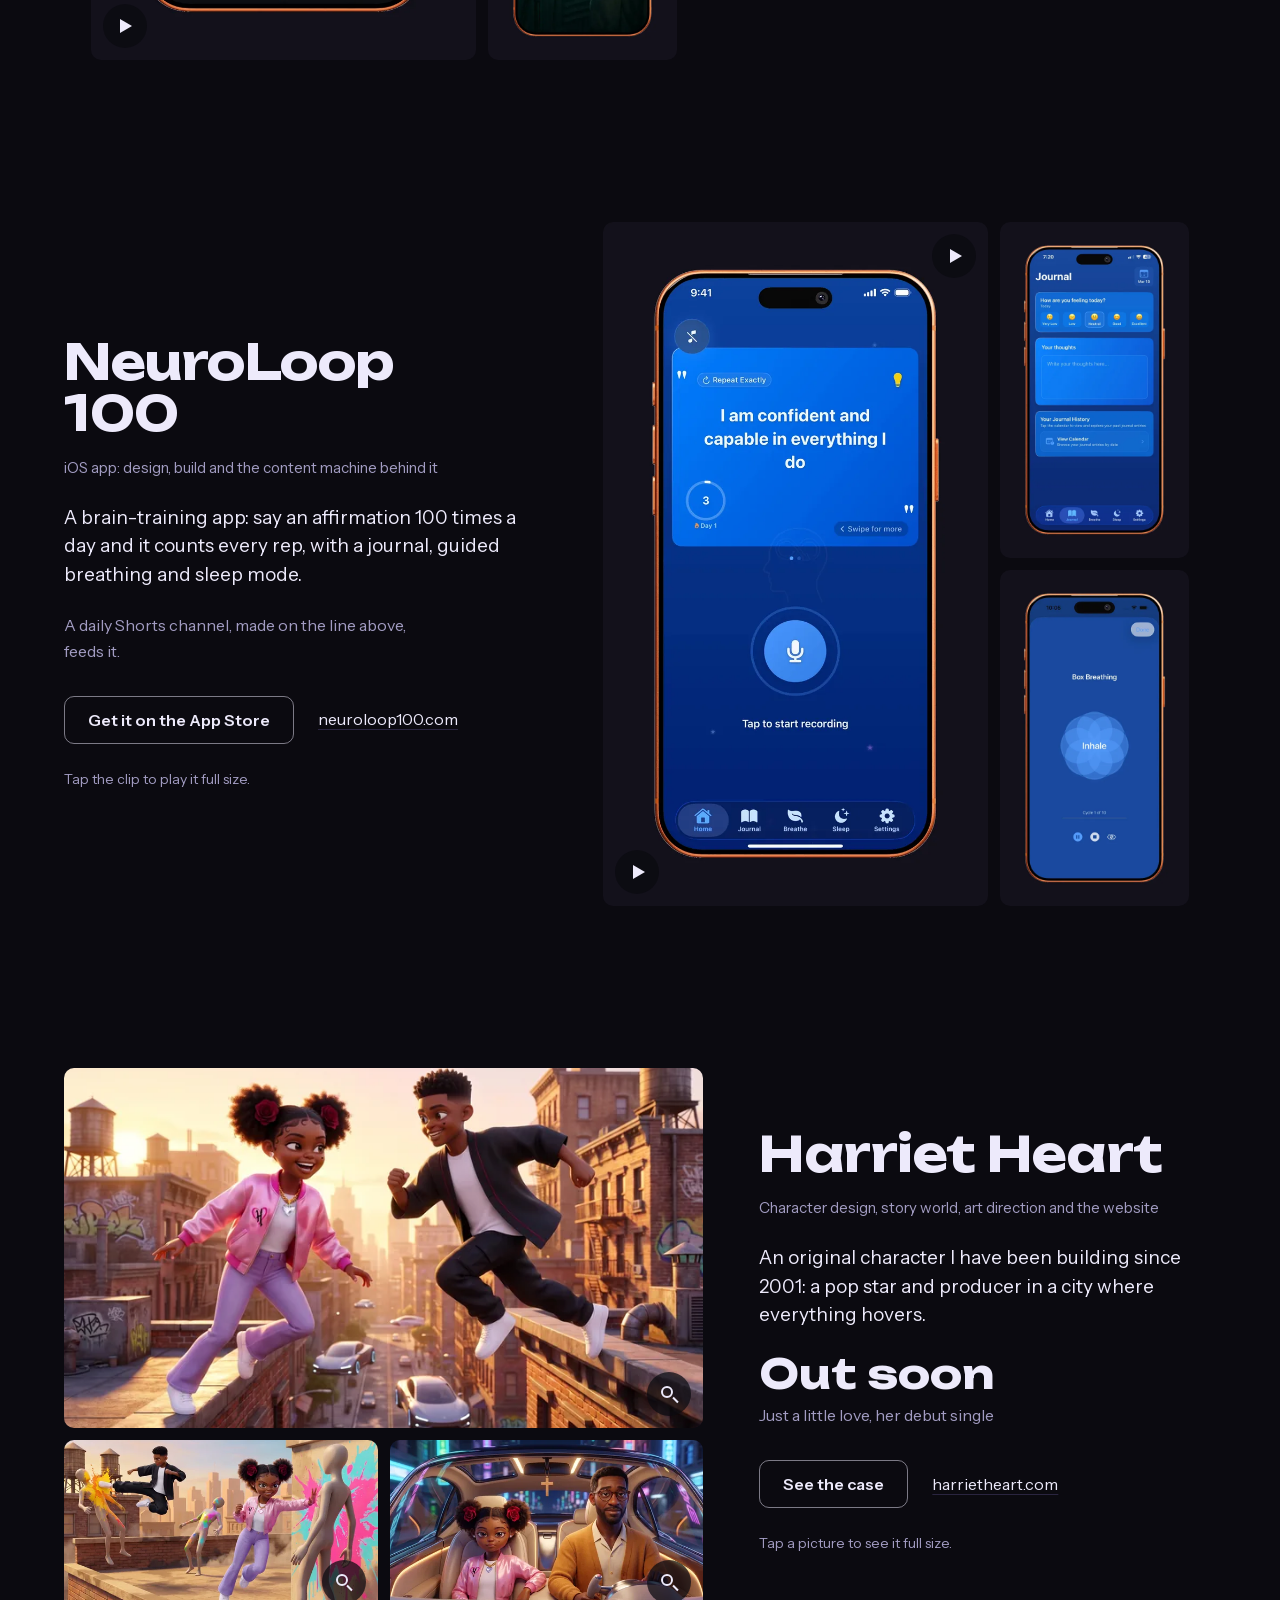
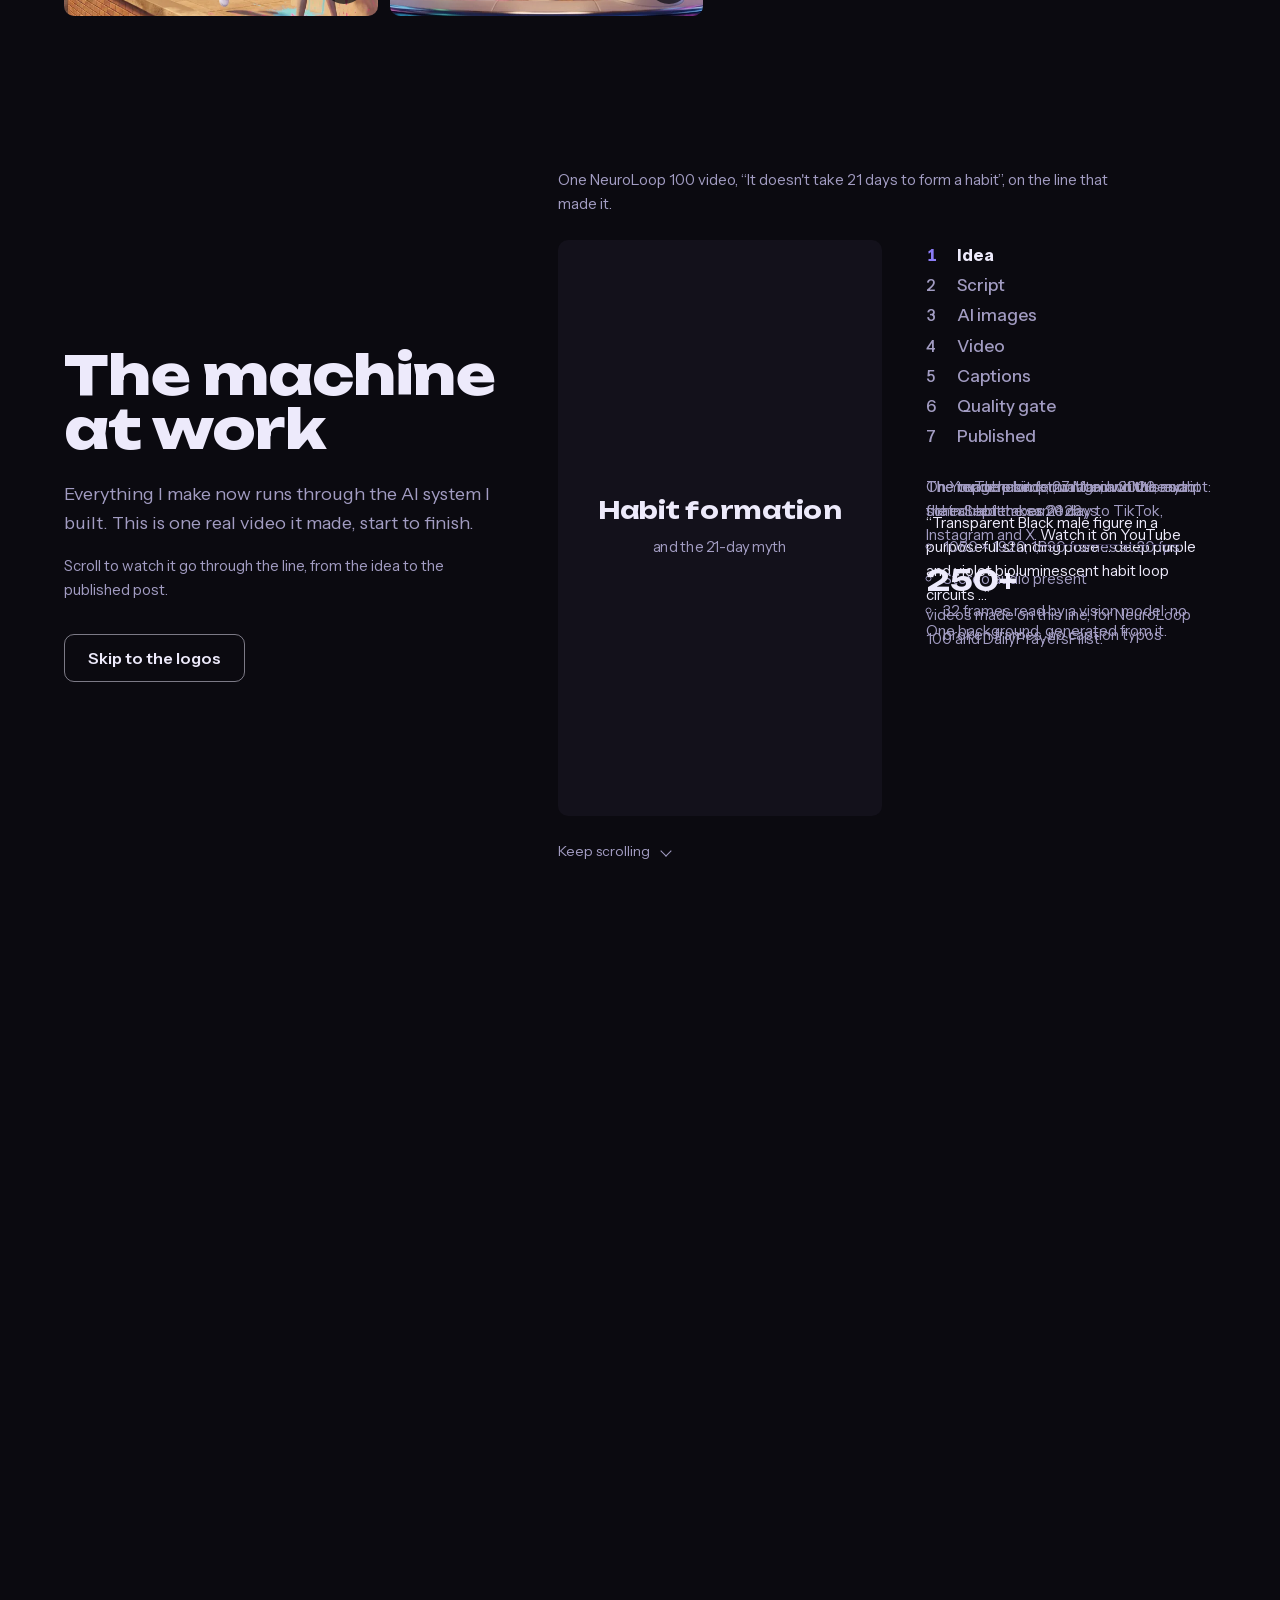
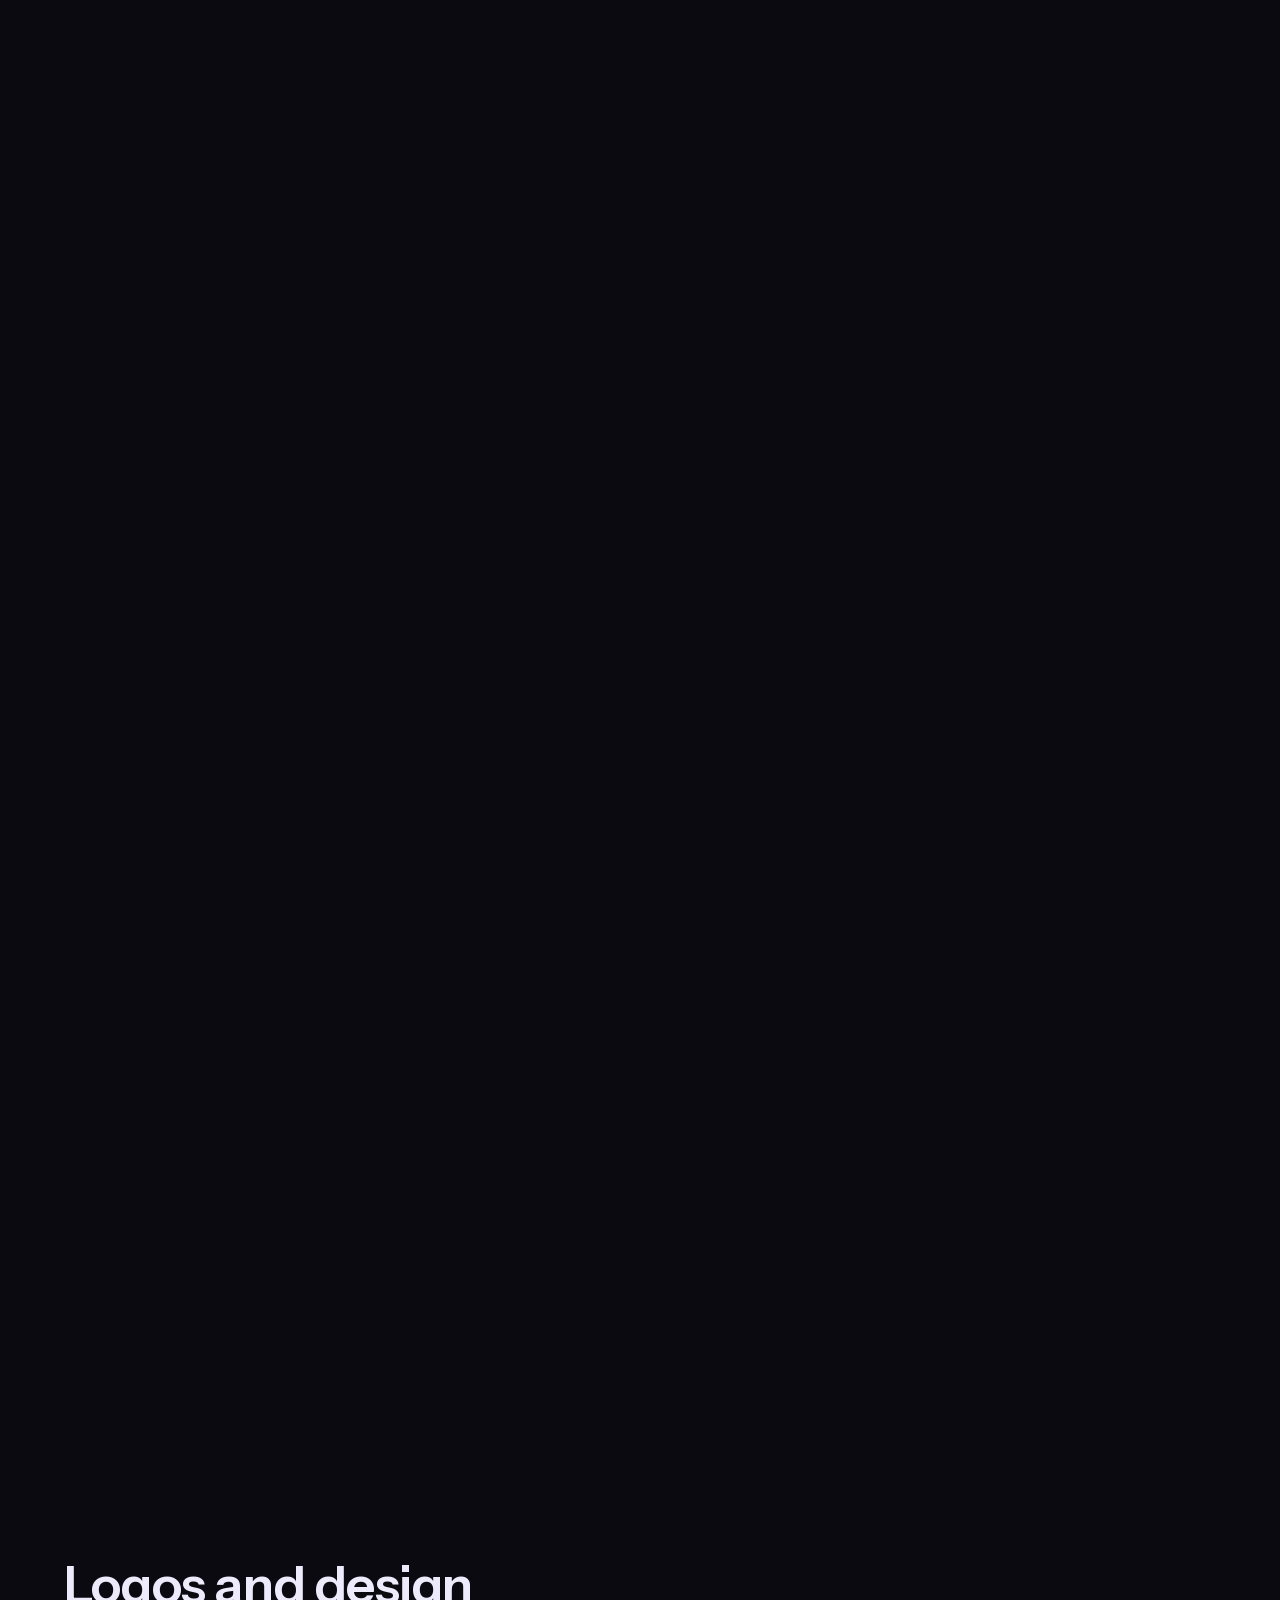
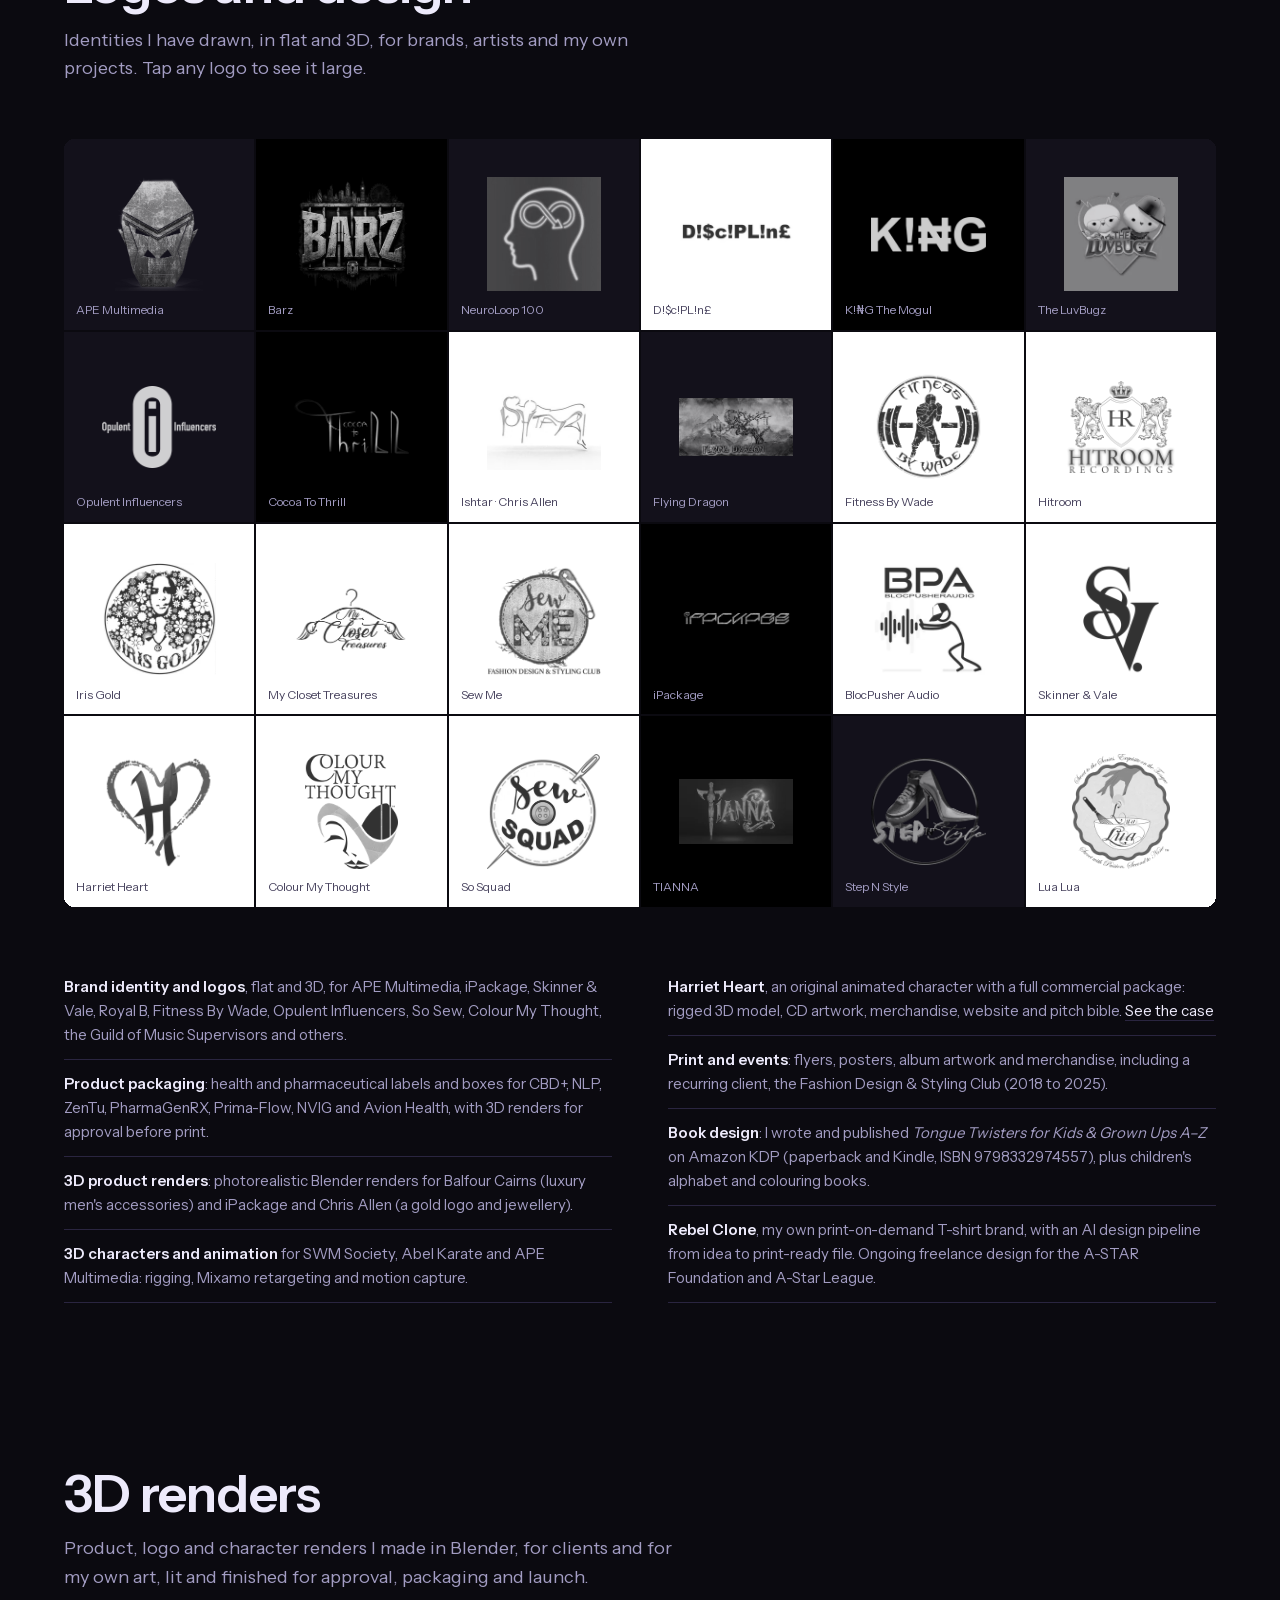
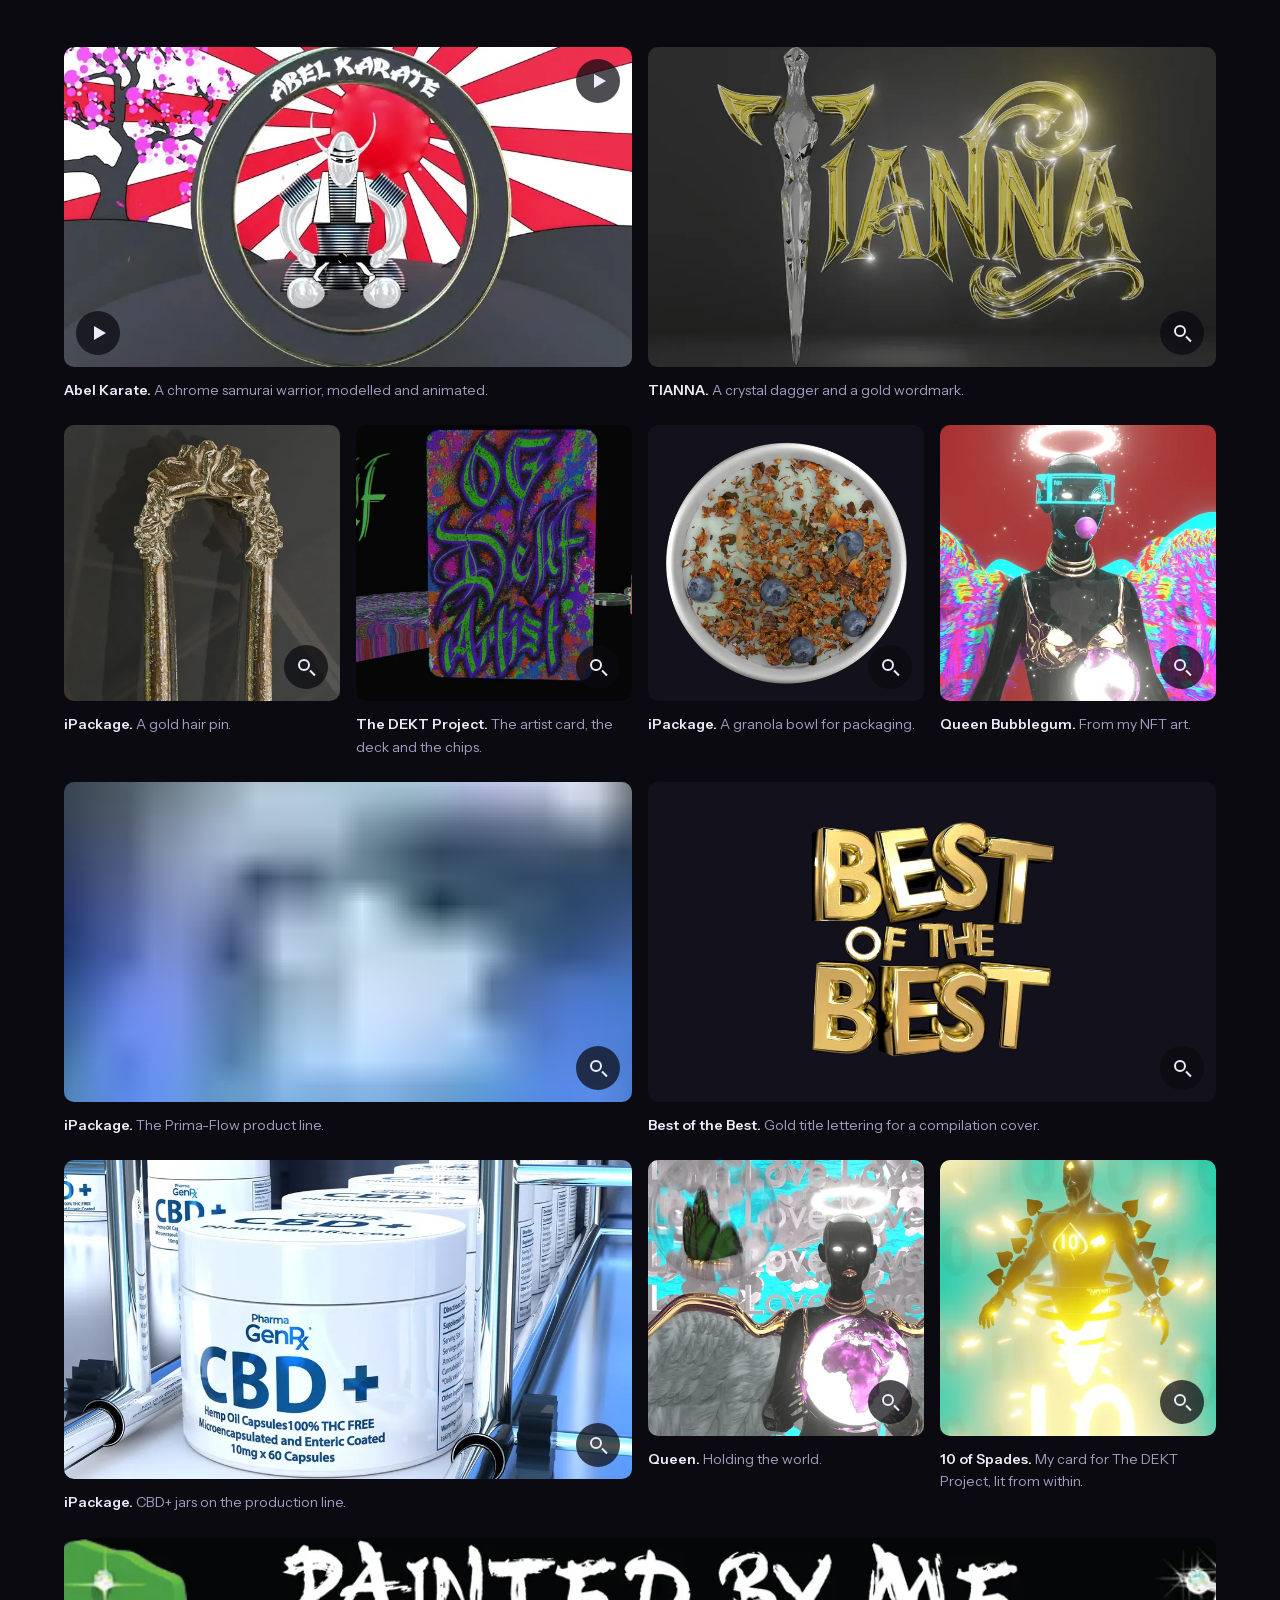
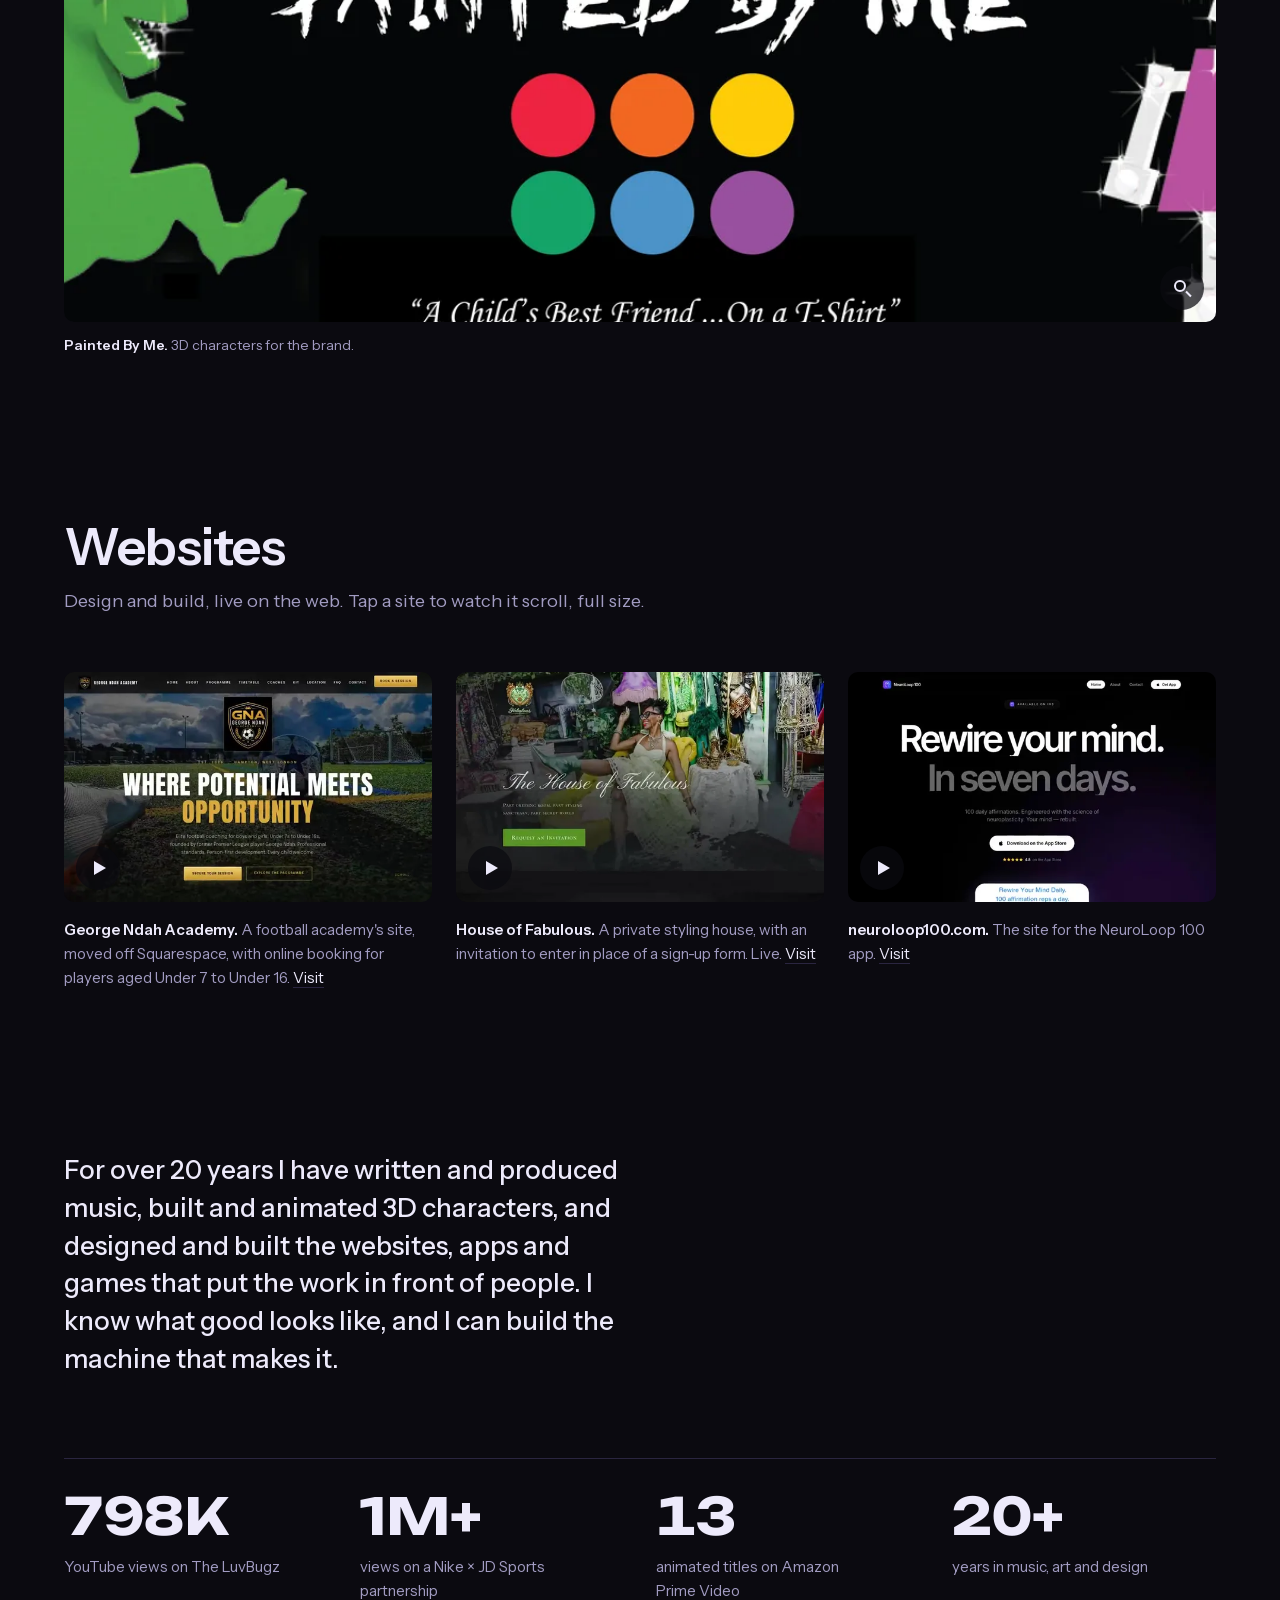
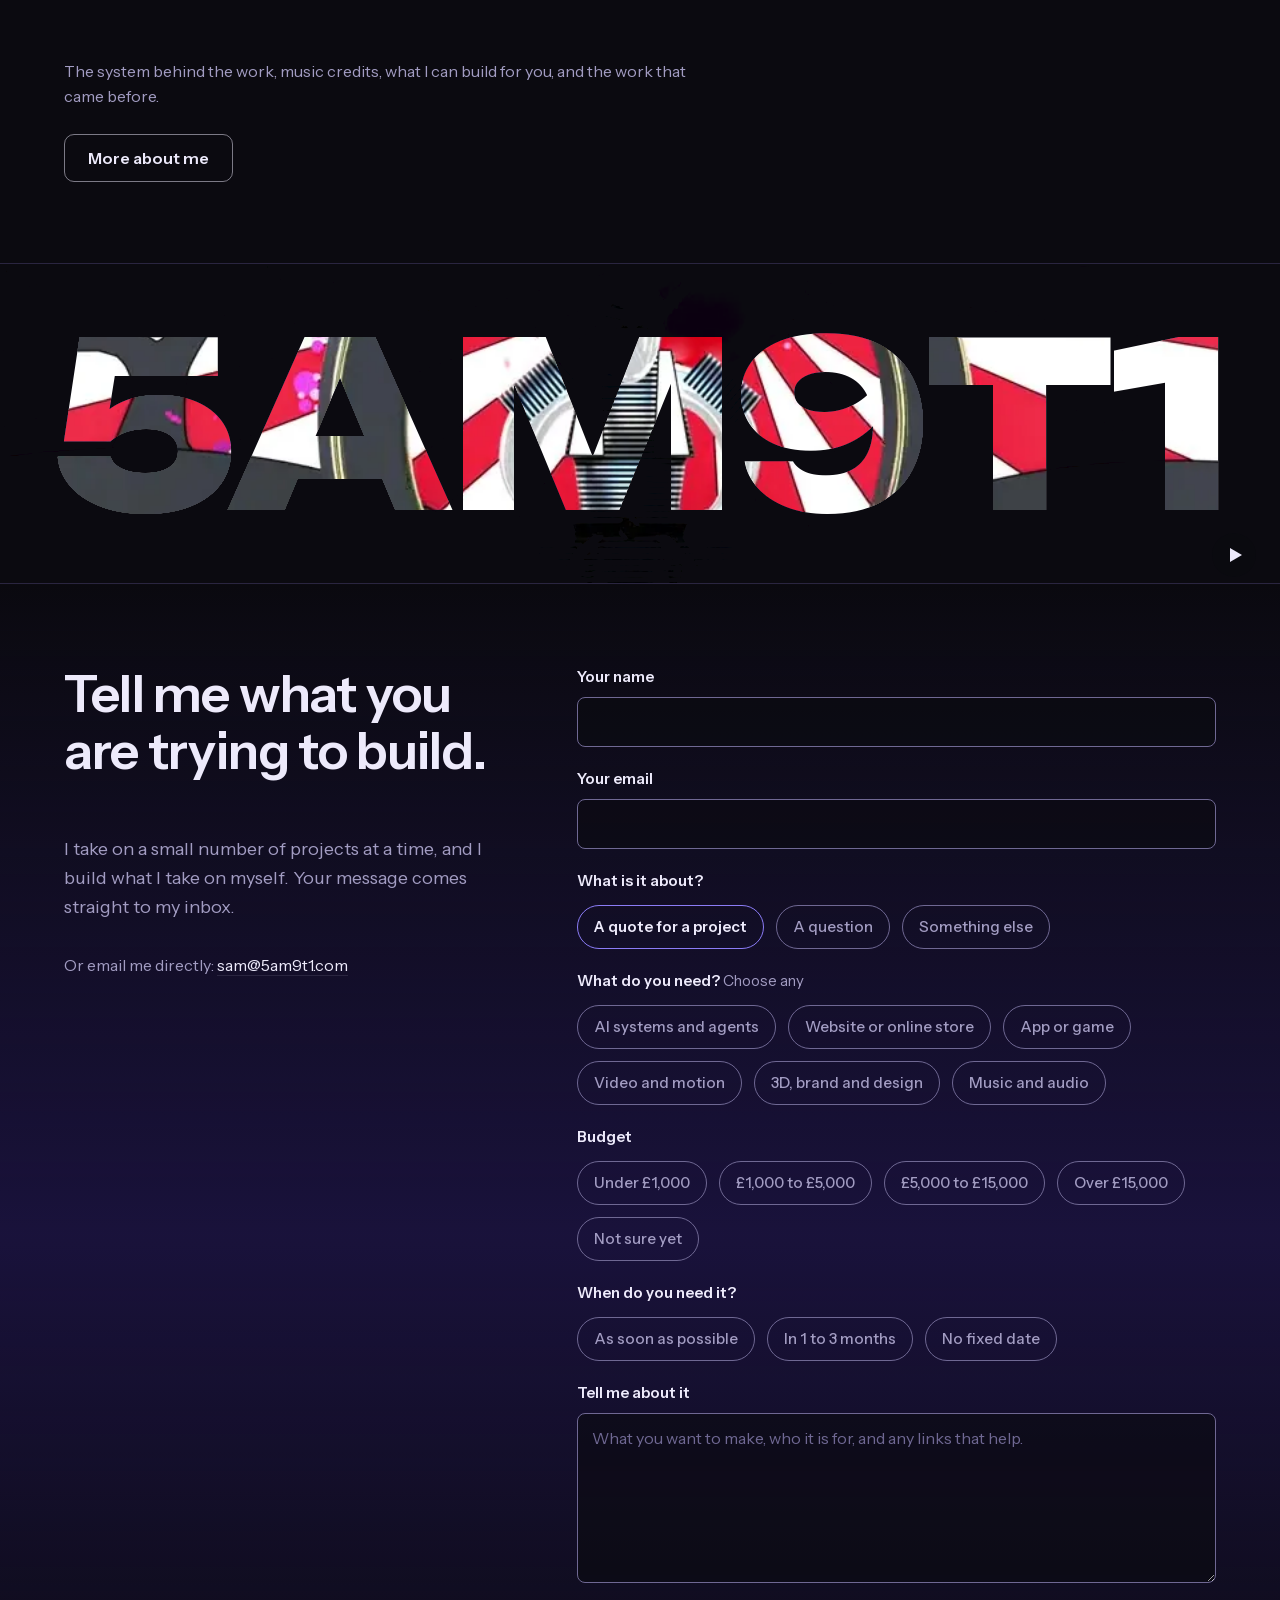
==== commit 0adba092: "Magic UI dress, Harriet Heart chapter and case page, film title fix - assets/dress.css + dress.js (N" ====
--- a/index.html
+++ b/index.html
@@ -31,7 +31,9 @@
 <link rel="preload" href="/assets/fonts/Unbounded-800-latin.woff2" as="font" type="font/woff2" crossorigin>
 <link rel="icon" href="/favicon.svg" type="image/svg+xml">
 <script src="/assets/top.js?v=20260925b"></script>
+<script>try{if(sessionStorage.getItem("sd-intro"))document.documentElement.classList.add("seen-intro");else sessionStorage.setItem("sd-intro","1")}catch(e){}</script>
 <link rel="stylesheet" href="/assets/site.css?v=20260926c">
+<link rel="stylesheet" href="/assets/dress.css?v=20261020">
 <script type="application/ld+json">
 {
   "@context": "https://schema.org",
@@ -206,6 +208,22 @@
           "@type": "ListItem",
           "position": 7,
           "item": {
+            "@type": "CreativeWork",
+            "name": "Harriet Heart",
+            "creator": {
+              "@id": "https://5am9t1.com/#sam"
+            },
+            "url": "https://5am9t1.com/work/harriet-heart/",
+            "description": "An original character in development since 2001: a pop star and producer in Vellacity, a city where everything hovers.",
+            "sameAs": [
+              "https://harrietheart.com/"
+            ]
+          }
+        },
+        {
+          "@type": "ListItem",
+          "position": 8,
+          "item": {
             "@type": "WebSite",
             "name": "George Ndah Academy",
             "url": "https://georgendahacademy.co.uk/",
@@ -216,10 +234,10 @@
         },
         {
           "@type": "ListItem",
-          "position": 8,
+          "position": 9,
           "item": {
             "@type": "Movie",
-            "name": "Reasonable Excuse Goes to Hollywood",
+            "name": "Reasonable Excuse",
             "director": {
               "@type": "Person",
               "name": "Samona Williams"
@@ -432,6 +450,7 @@
 </head>
 <body>
 <a class="skip" href="#main">Skip to content</a>
+<div class="grain" aria-hidden="true"></div>
 
 <header class="nav">
   <div class="wrap nav-inner">
@@ -456,7 +475,7 @@
 
 <section class="hero" aria-labelledby="hero-title">
   <div class="wrap hero-copy">
-    <h1 id="hero-title">Sam Dedewo</h1>
+    <h1 id="hero-title" class="bt" aria-label="Sam Dedewo"><span aria-hidden="true"><span class="bw"><span class="ch" style="--i:0">S</span><span class="ch" style="--i:1">a</span><span class="ch" style="--i:2">m</span></span> <span class="bw"><span class="ch" style="--i:3">D</span><span class="ch" style="--i:4">e</span><span class="ch" style="--i:5">d</span><span class="ch" style="--i:6">e</span><span class="ch" style="--i:7">w</span><span class="ch" style="--i:8">o</span></span></span></h1>
     <p class="role">Independent Multidisciplinary Creative Director &amp; AI Systems Architect</p>
     <p class="lead">I design AI-powered production systems, and I lead the creative direction of what they produce.</p>
     <div class="hero-actions">
@@ -472,7 +491,7 @@
     <a class="tile" href="#sv" aria-label="Skinner and Vale, a denim brand"><img data-lqip style="background:url([data-uri]) center/cover" src="/assets/opt/sv-eagle-jacket-600.webp" alt="Skinner and Vale: a hand-painted eagle across the back of a denim jacket" width="450" height="600"></a>
     <a class="tile" href="#chris" aria-label="A pendant for Chris Allen Jewellery"><img data-lqip style="background:url([data-uri]) center/cover" src="/assets/opt/chris-gem-600.webp" alt="A render of the Chris Allen pendant: a serpent around a jewelled sphere" width="600" height="337"></a>
     <a class="tile" href="/about/#studio" aria-label="Kandi Girl, an AI artist in development"><img data-lqip style="background:url([data-uri]) center/cover" src="/assets/opt/kandi-carpet-600.webp" alt="Kandi Girl on a red carpet" width="335" height="600"></a>
-    <a class="tile" href="/about/#studio" aria-label="Ascend, a game in development"><picture><source media="(min-width: 801px)" srcset="/assets/opt/ascend-night-600.webp"><img data-lqip style="background:url([data-uri]) center/cover" src="[data-uri]" alt="Ascend: a neon city at night under a full moon" width="335" height="600"></picture></a>
+    <a class="tile" href="#harriet" aria-label="Harriet Heart, an original character"><picture><source media="(min-width: 801px)" srcset="/assets/opt/hh/hh-hero-wall-720.webp"><img data-lqip style="background:url([data-uri]) center/cover;object-position:50% 8%" src="[data-uri]" alt="Harriet Heart in her pink jacket, smiling" width="720" height="894"></picture></a>
     <a class="tile" href="#barz" aria-label="Barz, a mobile game"><picture><source media="(min-width: 801px)" srcset="/assets/opt/barz-dex-600.webp"><img data-lqip style="background:url([data-uri]) center/cover" src="[data-uri]" alt="Barz: Dex walks through the estate at night" width="483" height="600"></picture></a>
     <a class="tile" href="#luvbugz" aria-label="The LuvBugz, a children's brand"><picture><source media="(min-width: 801px)" srcset="/assets/opt/luvbugz-spaceship-600.webp"><img data-lqip style="background:url([data-uri]) center/cover" src="[data-uri]" alt="The LuvBugz at the door of their spaceship" width="600" height="335"></picture></a>
     <a class="tile" href="#barz" aria-label="Barz, a mobile game"><picture><source media="(min-width: 801px)" srcset="/assets/opt/barz-estate-600.webp"><img data-lqip style="background:url([data-uri]) center/cover" src="[data-uri]" alt="Barz: a London estate at dusk" width="335" height="600"></picture></a>
@@ -653,6 +672,36 @@
           <a class="link" href="https://neuroloop100.com/">neuroloop100.com</a>
         </div>
         <p class="g-hint">Tap the clip to play it full size.</p>
+      </div>
+    </div>
+  </article>
+
+  <article class="chapter" id="harriet" aria-labelledby="ch-harriet">
+    <div class="wrap chapter-inner">
+      <div class="chapter-media gallery g-land">
+        <figure class="g-tile g-main">
+          <img data-lqip style="background:url([data-uri]) center/cover" src="/assets/opt/hh/hh-k1-1360.webp" srcset="/assets/opt/hh/hh-k1-800.webp 800w, /assets/opt/hh/hh-k1-1360.webp 1360w" sizes="(max-width: 899px) 100vw, 680px" alt="Harriet Heart and her twin Hunter racing across a rooftop at sunset" width="1360" height="759" loading="lazy" decoding="async">
+          <button class="g-open" type="button" data-img="/assets/img/hh/hh-k1-1920.webp" data-title="Harriet Heart and Hunter, the rooftop race" aria-label="View Harriet Heart and Hunter racing across a rooftop, full size"><span class="g-zoom" aria-hidden="true"></span></button>
+        </figure>
+        <figure class="g-tile">
+          <img data-lqip style="background:url([data-uri]) center/cover" src="/assets/opt/hh/hh-k4-640.webp" alt="Harriet Heart and Hunter on a rooftop, paint bursting colour back onto drained grey figures" width="640" height="357" loading="lazy" decoding="async">
+          <button class="g-open" type="button" data-img="/assets/img/hh/hh-k4-1920.webp" data-title="Harriet Heart gives the colour back" aria-label="View Harriet Heart and Hunter on a rooftop, paint bursting colour back, full size"><span class="g-zoom" aria-hidden="true"></span></button>
+        </figure>
+        <figure class="g-tile">
+          <img data-lqip style="background:url([data-uri]) center/cover" src="/assets/opt/hh/hh-cab-640.webp" alt="Harriet Heart and her dad in his hover cab at night" width="640" height="357" loading="lazy" decoding="async">
+          <button class="g-open" type="button" data-img="/assets/img/hh/hh-cab-1920.webp" data-title="Harriet Heart and her dad in his night cab" aria-label="View Harriet Heart and her dad in his hover cab, full size"><span class="g-zoom" aria-hidden="true"></span></button>
+        </figure>
+      </div>
+      <div class="chapter-copy">
+        <h3 id="ch-harriet">Harriet Heart</h3>
+        <p class="role">Character design, story world, art direction and the website</p>
+        <p class="what">An original character I have been building since 2001: a pop star and producer in a city where everything hovers.</p>
+        <p class="stat"><strong>Out soon</strong> Just a little love, her debut single</p>
+        <div class="chapter-links">
+          <a class="btn btn-secondary" href="/work/harriet-heart/">See the case</a>
+          <a class="link" href="https://harrietheart.com/">harrietheart.com</a>
+        </div>
+        <p class="g-hint">Tap a picture to see it full size.</p>
       </div>
     </div>
   </article>
@@ -888,7 +937,7 @@
         <li><strong>3D characters and animation</strong> for SWM Society, Abel Karate and APE Multimedia: rigging, Mixamo retargeting and motion capture.</li>
       </ul>
       <ul class="plain">
-        <li><strong>Harriet Heart</strong>, an original animated character with a full commercial package: rigged 3D model, CD artwork, merchandise, website, pitch bible and trademark documentation.</li>
+        <li><strong>Harriet Heart</strong>, an original animated character with a full commercial package: rigged 3D model, CD artwork, merchandise, website and pitch bible. <a class="link" href="/work/harriet-heart/">See the case</a></li>
         <li><strong>Print and events</strong>: flyers, posters, album artwork and merchandise, including a recurring client, the Fashion Design &amp; Styling Club (2018 to 2025).</li>
         <li><strong>Book design</strong>: I wrote and published <em>Tongue Twisters for Kids &amp; Grown Ups A–Z</em> on Amazon KDP (paperback and Kindle, ISBN 9798332974557), plus children's alphabet and colouring books.</li>
         <li><strong>Rebel Clone</strong>, my own print-on-demand T-shirt brand, with an AI design pipeline from idea to print-ready file. Ongoing freelance design for the A-STAR Foundation and A-Star League.</li>
@@ -1000,6 +1049,11 @@
   </div>
 </section>
 
+<div class="vtext">
+  <video muted loop playsinline preload="none" poster="/assets/opt/abel-karate-poster.webp" width="960" height="540" aria-hidden="true"><source src="/assets/renders/abel-karate.mp4" type="video/mp4"></video>
+  <p class="vtext-mask" aria-hidden="true">5AM9T1</p>
+</div>
+
 <section class="section contact" id="contact" aria-labelledby="contact-title">
   <div class="wrap contact-grid">
     <div>
@@ -1074,5 +1128,6 @@
 <script src="/assets/media.js?v=20260925b" defer></script>
 <script src="/assets/gallery.js?v=20260926" defer></script>
 <script src="/assets/contact.js?v=20260923" defer></script>
+<script src="/assets/dress.js?v=20261020" defer></script>
 </body>
 </html>
--- a/assets/site.css
+++ b/assets/site.css
@@ -1,7 +1,9 @@
 /* ==========================================================================
    5am9t1.com — Sam Dedewo
    Reference system: Linear (near-black, one violet accent, restrained type).
-   No-AI-look: HOUSE. Allowed and used: A8 one gradient (the contact band),
+   2026-10-20: No-AI-look is now FREE (Sam: "run the magic UI"); the Magic UI dress is in
+   dress.css + dress.js. The notes below record the 2026-09-22 HOUSE build.
+   No-AI-look (09-22): HOUSE. Allowed and used: A8 one gradient (the contact band),
    A9 glass (the fixed nav), A12 hover (image zoom, link colour).
    2026-09-22: under the photo wall and marquee, the reel (one real video
    through the production line) and 5 full-screen case chapters.
--- a/assets/dress.css
+++ b/assets/dress.css
@@ -0,0 +1,85 @@
+/* ==========================================================================
+   5am9t1.com dress, 2026-10-20. house_style_pass, No-AI-look: FREE (Sam: "run the magic UI").
+   Vanilla ports from house_style_pass/references/dress-pieces.md, re-skinned to the site.css tokens.
+   Watch-list IDs used: A12 hover (button arrow, focus cards, play cursor), A8 shading (video text band).
+   Every moving piece is off under prefers-reduced-motion; pointer pieces only on a fine pointer that hovers.
+   ========================================================================== */
+
+/* D8 Noise texture (Magic UI), as a static 160 px tile (Harriet Heart's Grain), never animated.
+   The full-size viewer is a <dialog> in the top layer, so the grain never covers a picture being viewed. */
+.grain {
+  position: fixed; inset: 0; z-index: 60; pointer-events: none;
+  background: url("/assets/img/grain.png") repeat; opacity: .05;
+}
+
+/* D1 BlurText (ReactBits): the hero name lands letter by letter, once per visit (head script sets .seen-intro) */
+.bt .bw { display: inline-block; white-space: nowrap; }
+.bt .ch { display: inline-block; }
+@media (prefers-reduced-motion: no-preference) {
+  html:not(.seen-intro) .bt .ch { animation: bt-in 640ms var(--ease) both; animation-delay: calc(var(--i) * 38ms); }
+}
+@keyframes bt-in {
+  from { opacity: 0; filter: blur(12px); transform: translateY(.16em); }
+  to { opacity: 1; filter: none; transform: none; }
+}
+
+/* D2 Number Ticker (Magic UI): proof numbers count up when they scroll into view. dress.js keeps the real
+   number in the page for screen readers and Google; the counting copy is aria-hidden and holds its width. */
+.tick { display: inline-block; font-variant-numeric: tabular-nums; text-align: left; }
+
+/* D3 Interactive Hover Button (Magic UI): an arrow slides into the button on hover and on keyboard focus */
+.btn .arr {
+  display: inline-block; width: 0; opacity: 0; overflow: hidden; transform: translateX(-6px);
+  transition: width 200ms var(--ease), opacity 200ms var(--ease), transform 200ms var(--ease), margin 200ms var(--ease);
+}
+.btn:hover .arr, .btn:focus-visible .arr { width: 1em; opacity: 1; transform: none; margin-left: .45em; }
+@media (prefers-reduced-motion: reduce) { .btn .arr { transition: none; } }
+
+/* D4 Focus Cards (Aceternity): pointing at one logo softens the others (:has, so the gaps do not count) */
+@media (hover: hover) and (prefers-reduced-motion: no-preference) {
+  .logo-wall:has(.logo:hover) .logo:not(:hover) img { filter: blur(3px) grayscale(1); opacity: .4; }
+  .logo-wall:has(.logo:hover) .logo:not(:hover) .logo-name { opacity: .45; }
+  .logo-name { transition: opacity 250ms var(--ease); }
+}
+
+/* D5 Lens (Magic UI / Aceternity): a 190 px magnifier over the 3D renders, reading the full-size file */
+.has-lens .g-open { cursor: zoom-in; }
+.lens {
+  position: absolute; left: 0; top: 0; z-index: 3; width: 190px; height: 190px; border-radius: 50%;
+  pointer-events: none; opacity: 0; background-repeat: no-repeat; background-color: var(--surface);
+  box-shadow: 0 0 0 1px rgba(237, 234, 251, .7);
+  transition: opacity 200ms var(--ease);
+}
+.lens-on .lens { opacity: 1; }
+
+/* D6 Following pointer (Aceternity): a Play / View circle follows the pointer over the case clips */
+.view-cursor { position: fixed; left: 0; top: 0; z-index: 55; width: 84px; height: 84px; pointer-events: none; }
+.view-cursor .vc {
+  width: 100%; height: 100%; border-radius: 50%; background: var(--accent); color: var(--on-accent);
+  display: flex; align-items: center; justify-content: center; font: 600 14px/1 var(--font);
+  transform: scale(.2); opacity: 0; transition: transform 200ms var(--ease), opacity 200ms var(--ease);
+}
+.view-cursor.on .vc { transform: none; opacity: 1; }
+.has-view-cursor .chapter-media .g-open { cursor: none; }
+
+/* D7 Video Text (Magic UI): a giant 5AM9T1 with a real render playing inside the letters.
+   Outside the letters `darken` keeps the page ground; inside the white letters it shows the film. */
+.vtext { position: relative; isolation: isolate; overflow: hidden; background: #000; border-top: 1px solid var(--line); }
+.vtext video { position: absolute; inset: 0; width: 100%; height: 100%; object-fit: cover; }
+.vtext-mask {
+  position: relative; margin: 0; padding: var(--s8) 0; text-align: center;
+  background: var(--bg); color: #fff; mix-blend-mode: darken;
+  /* the word is 5.125 em wide in Unbounded 800: fit it to the page's content width (max 1200 px) */
+  font: 800 min(calc((100vw - 2 * var(--pad)) / 5.2), 230px)/.9 var(--display); letter-spacing: -.02em; white-space: nowrap;
+}
+/* media.js adds the pause button (a looping video needs one): bottom right, in the band's empty margin */
+.vtext .clip-toggle { z-index: 2; top: auto; bottom: 6px; right: var(--pad); }
+
+/* Harriet Heart case page: the crew row */
+.crew-grid { display: grid; grid-template-columns: repeat(4, minmax(0, 1fr)); gap: var(--s5); margin: var(--s7) 0 0; padding: 0; list-style: none; }
+@media (max-width: 800px) { .crew-grid { grid-template-columns: repeat(2, minmax(0, 1fr)); gap: var(--s4); } }
+.crew-grid li { margin: 0; }
+.crew-grid .crew-art { display: flex; align-items: flex-end; justify-content: center; aspect-ratio: 4 / 5; padding: var(--s4) var(--s4) 0; border-radius: var(--radius); background: var(--surface); overflow: hidden; }
+.crew-grid .crew-art img { width: auto; height: auto; max-width: 100%; max-height: 100%; object-fit: contain; }
+.crew-grid .crew-name { margin: var(--s2) 0 0; font-weight: 600; color: var(--ink); }
+.crew-grid .crew-line { margin: 2px 0 0; font-size: 14px; color: var(--ink-2); }
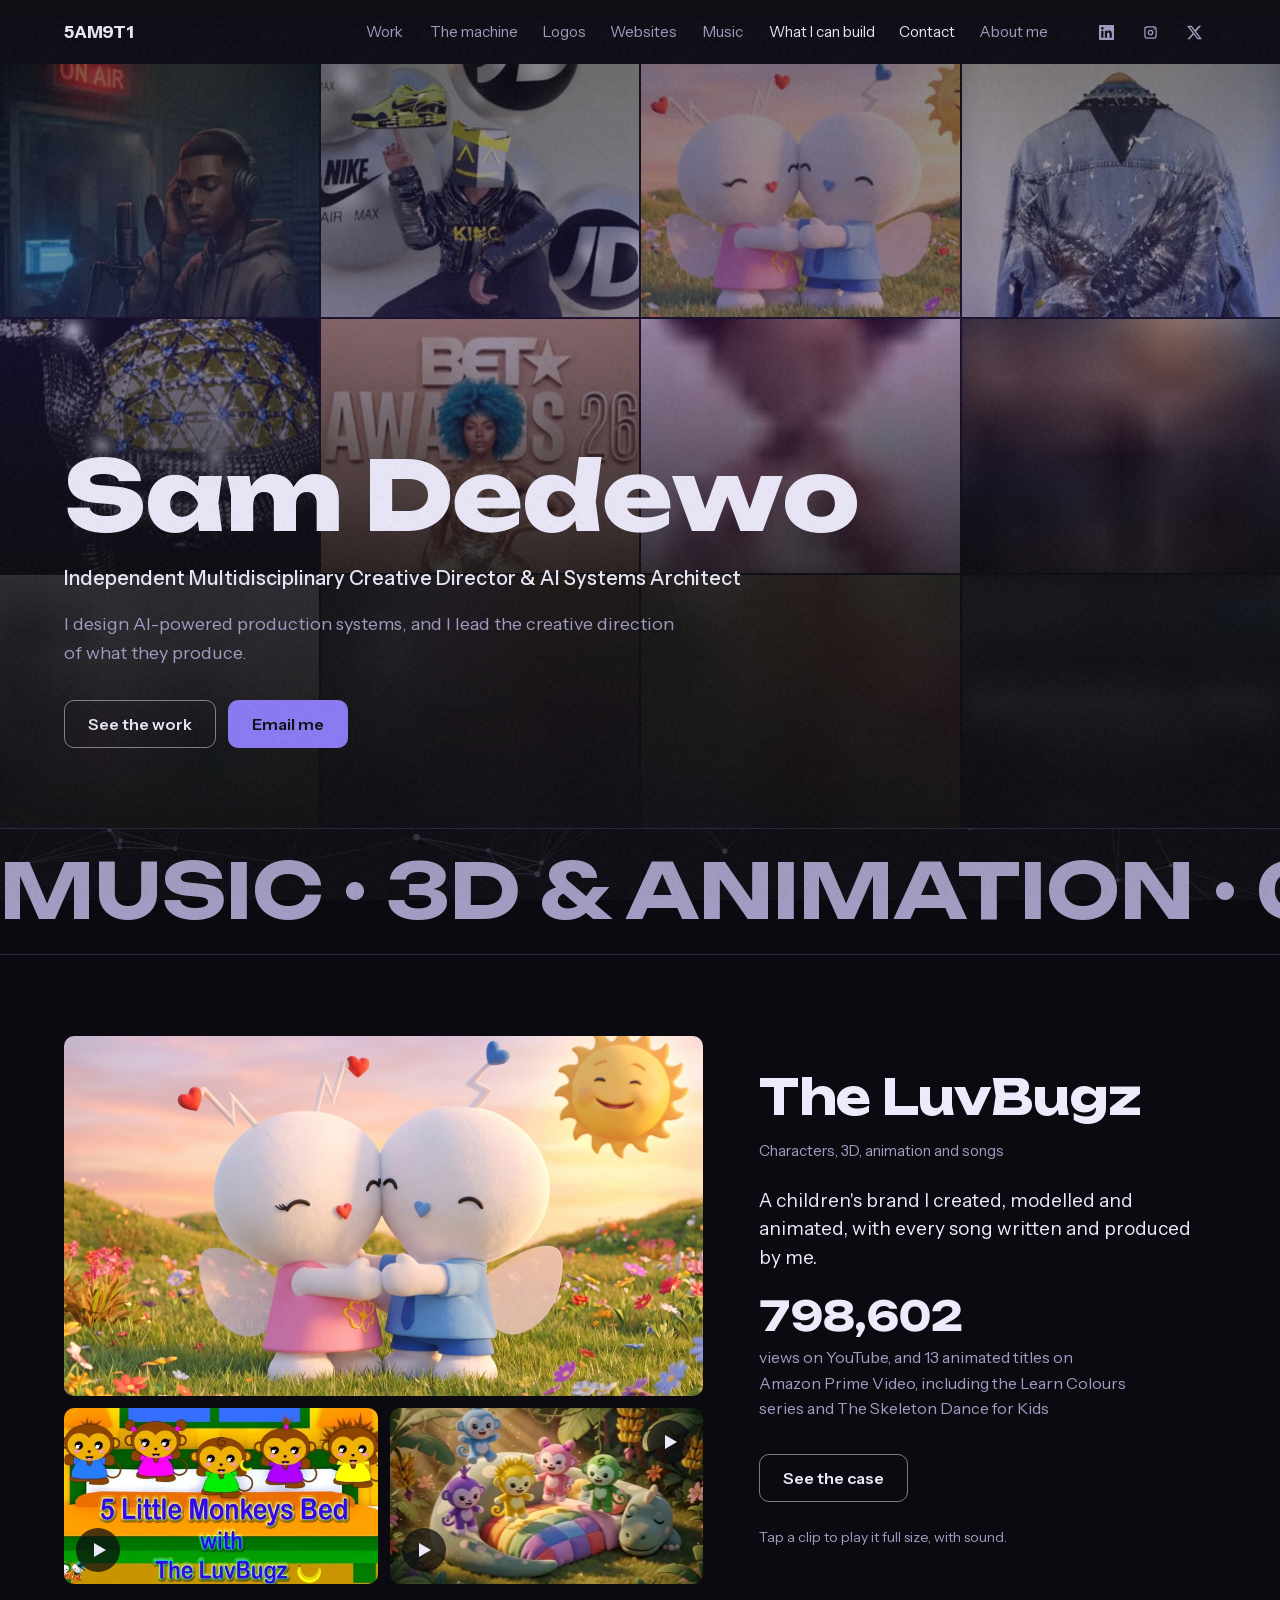
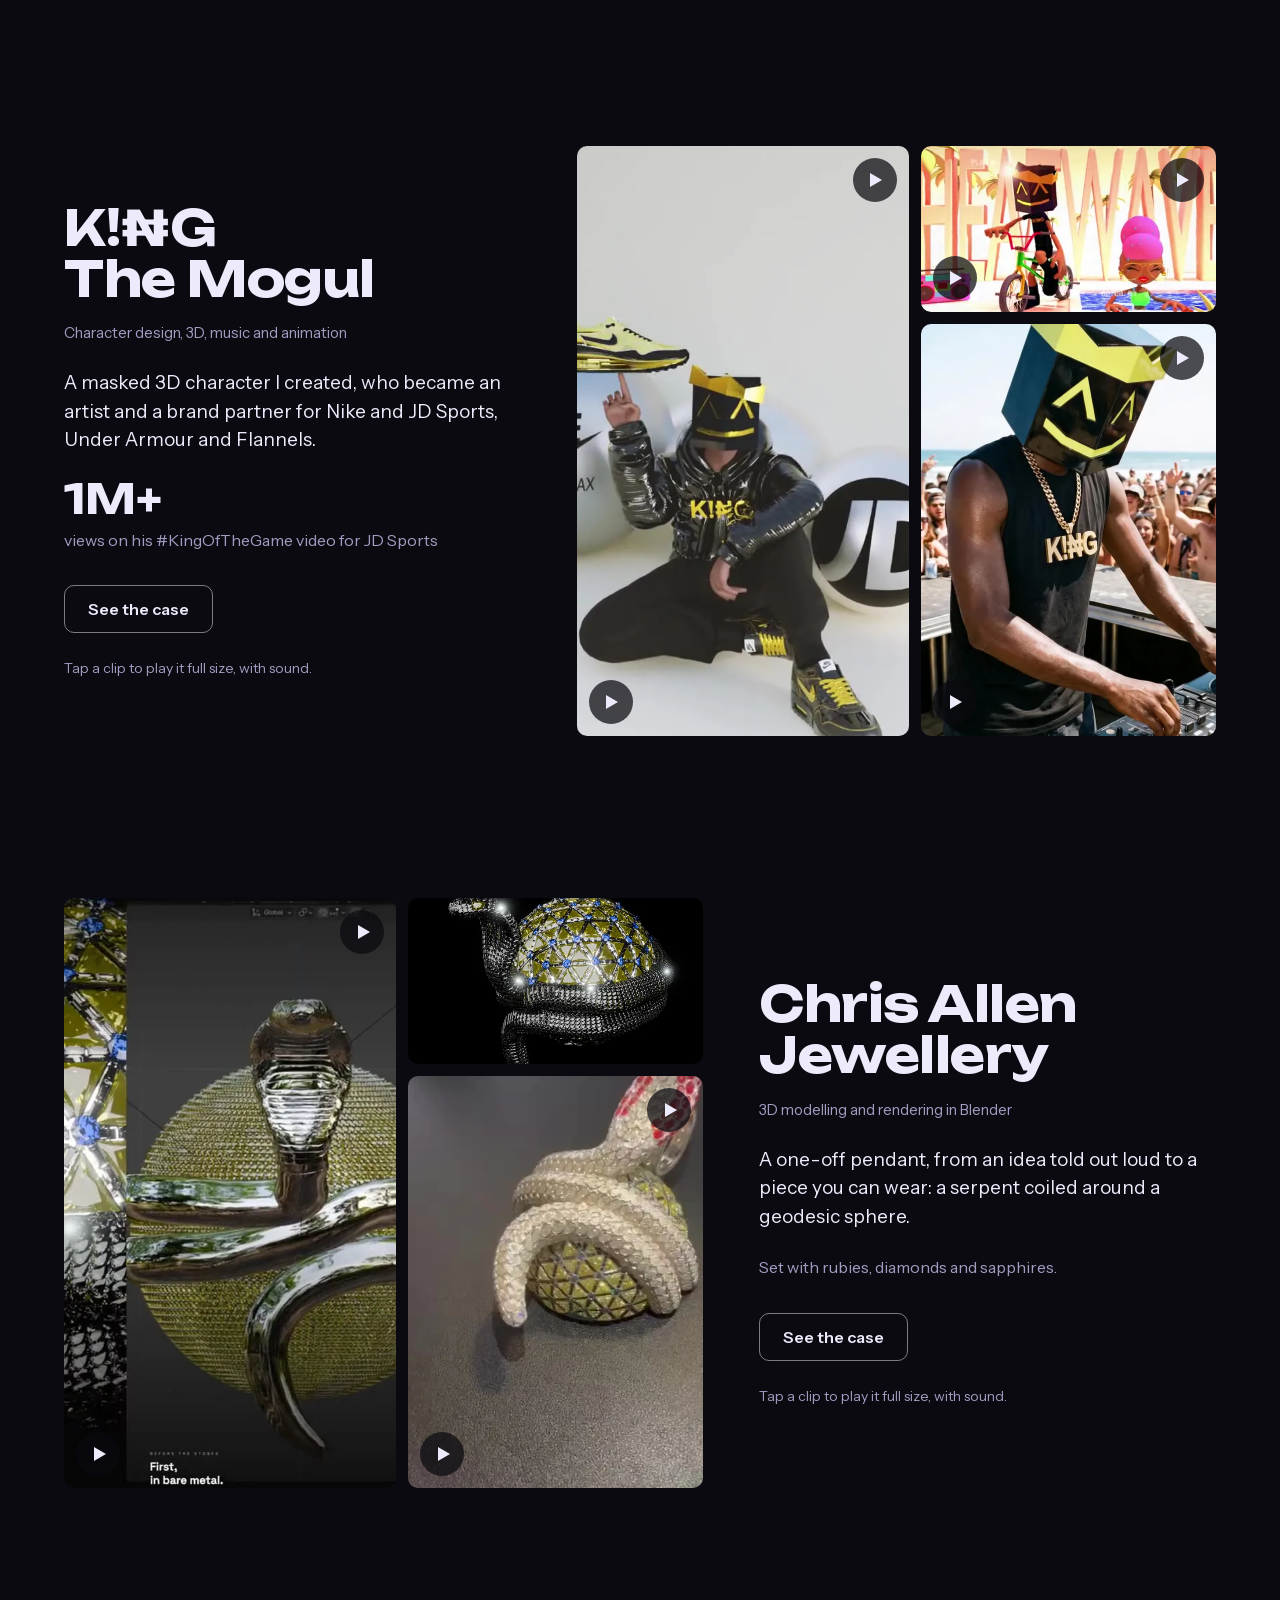
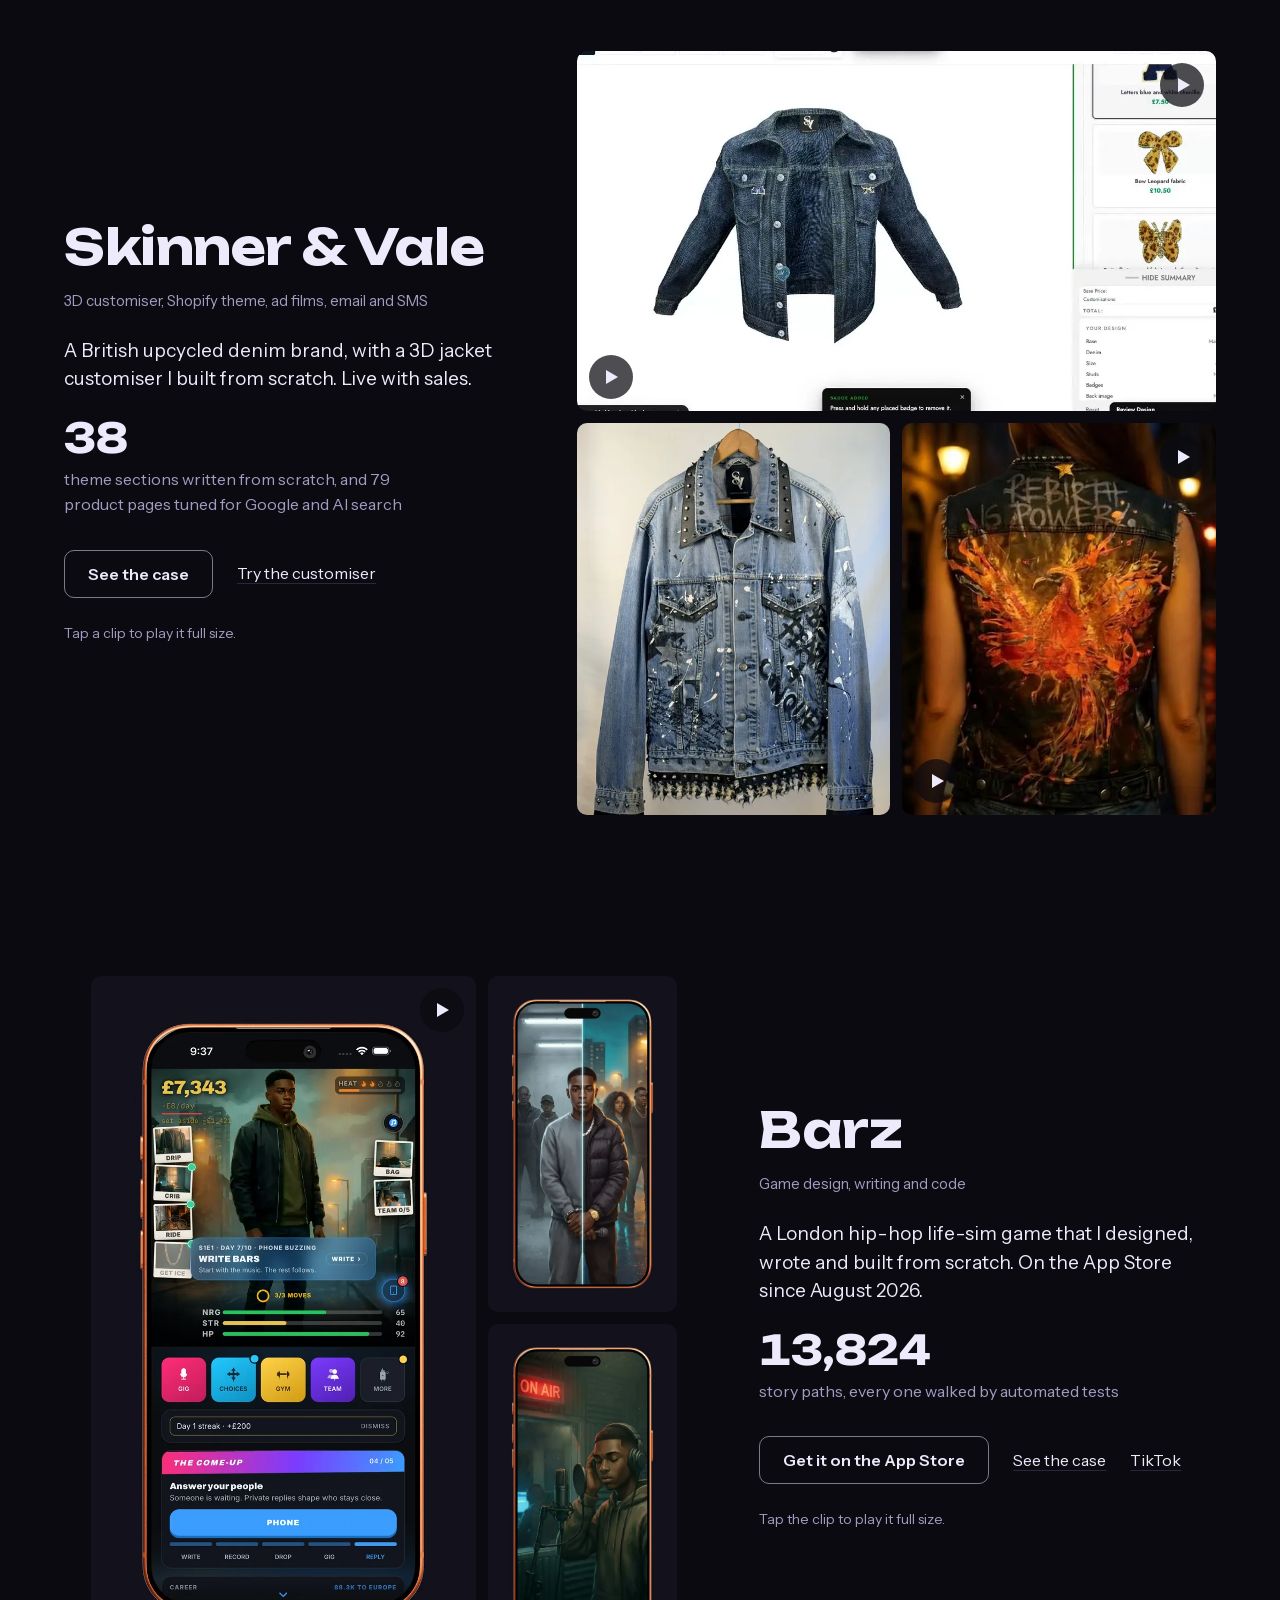
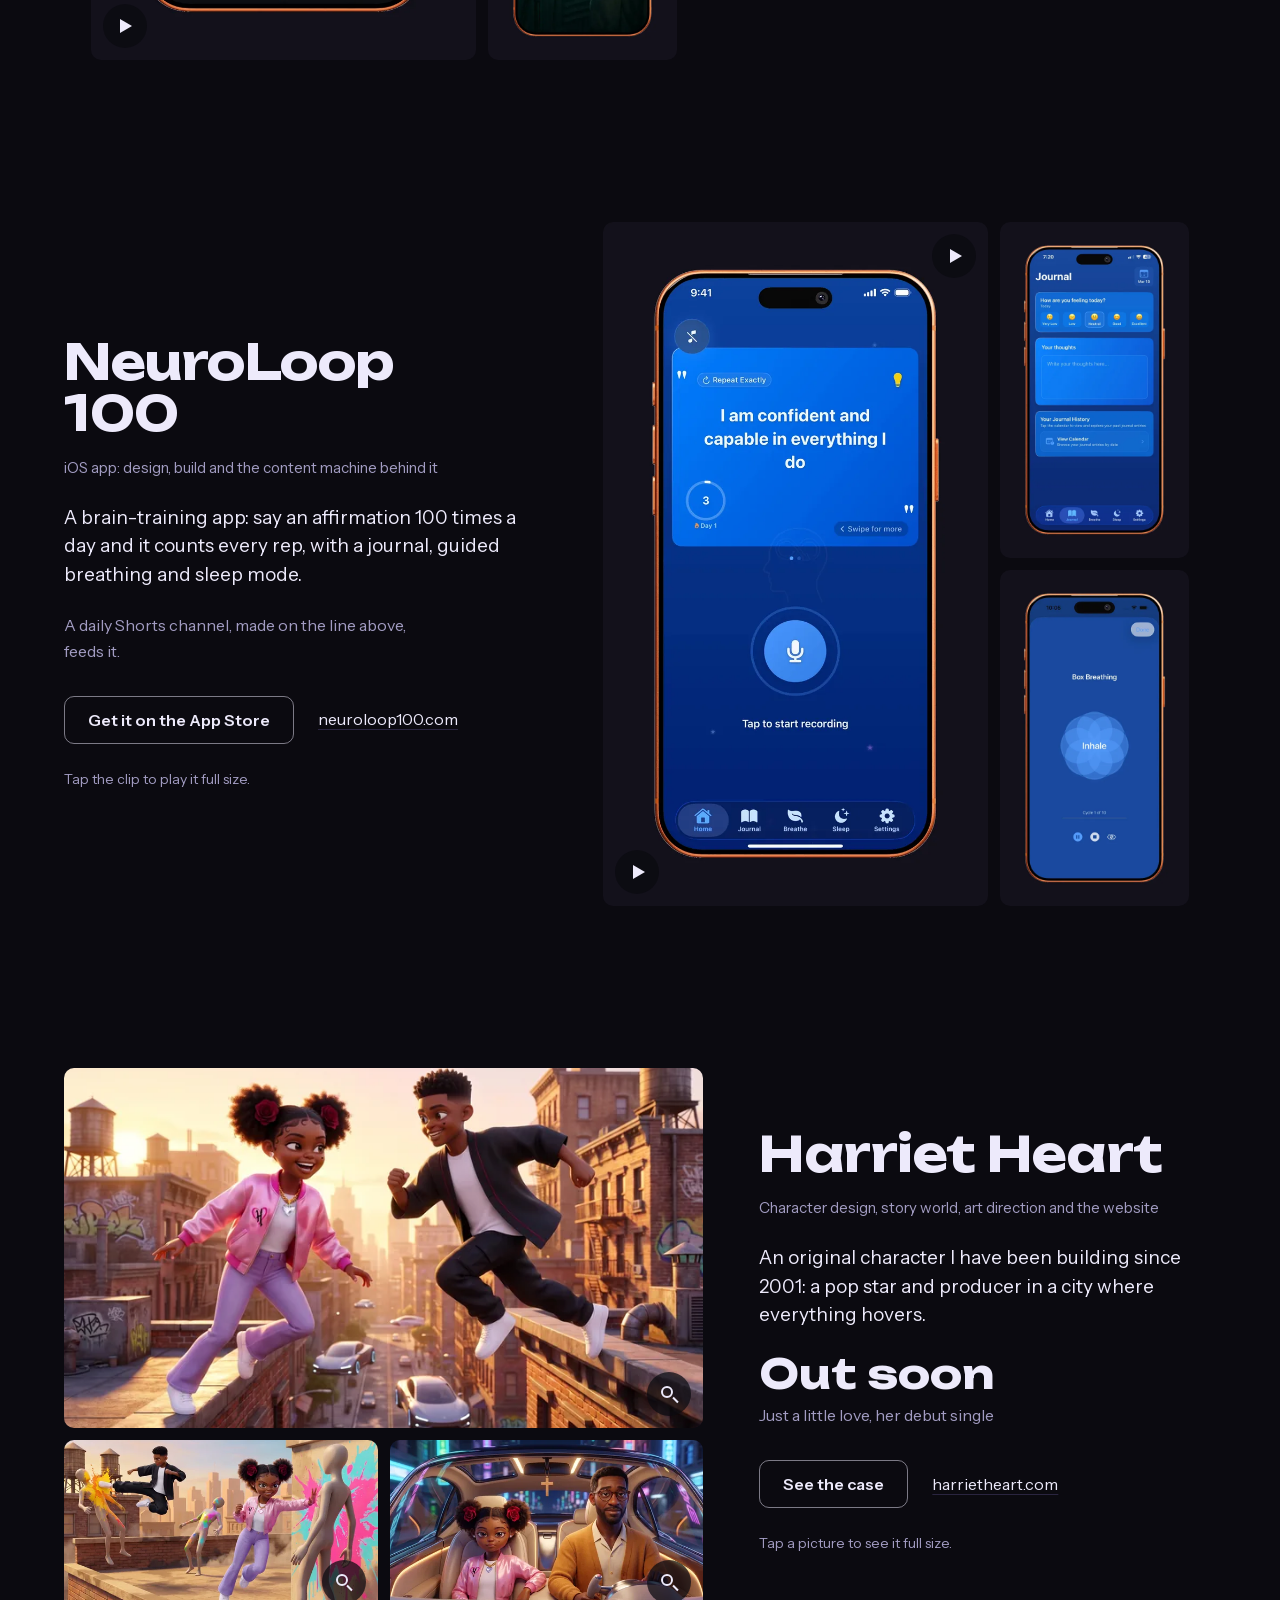
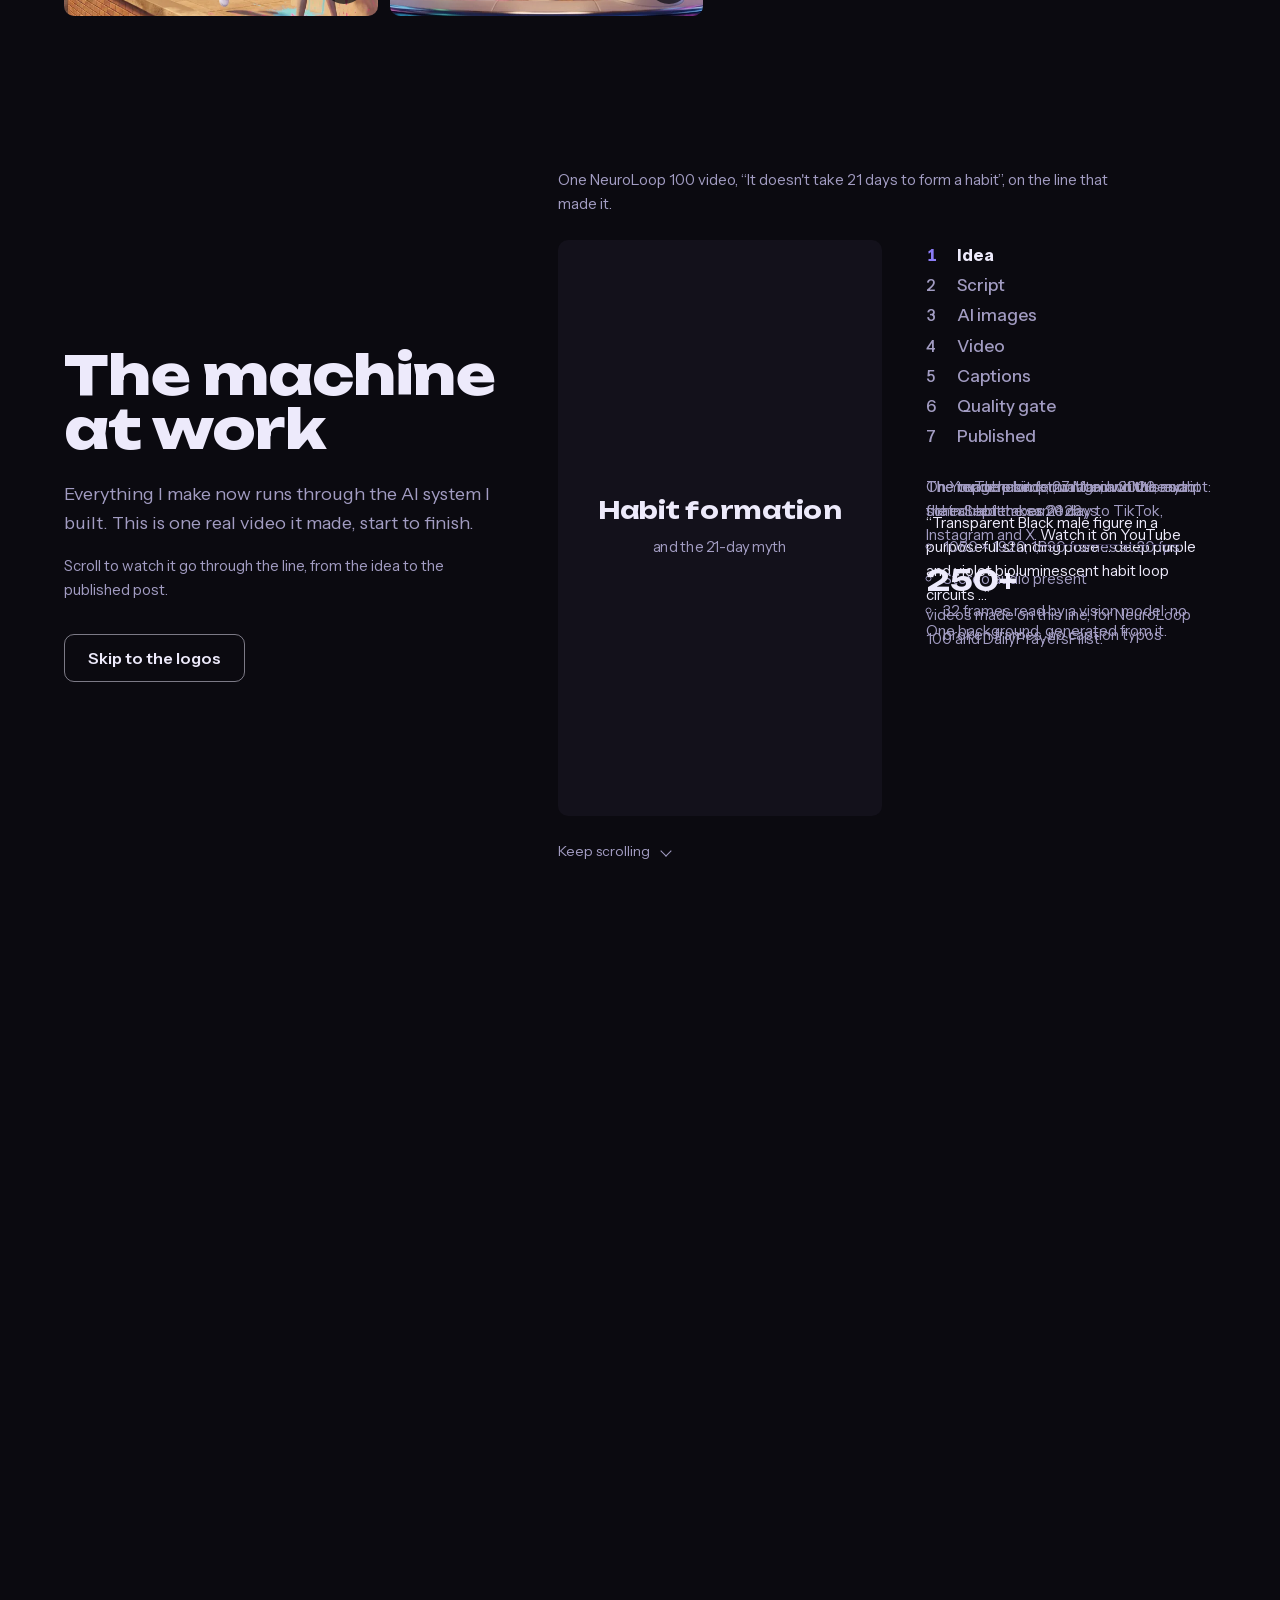
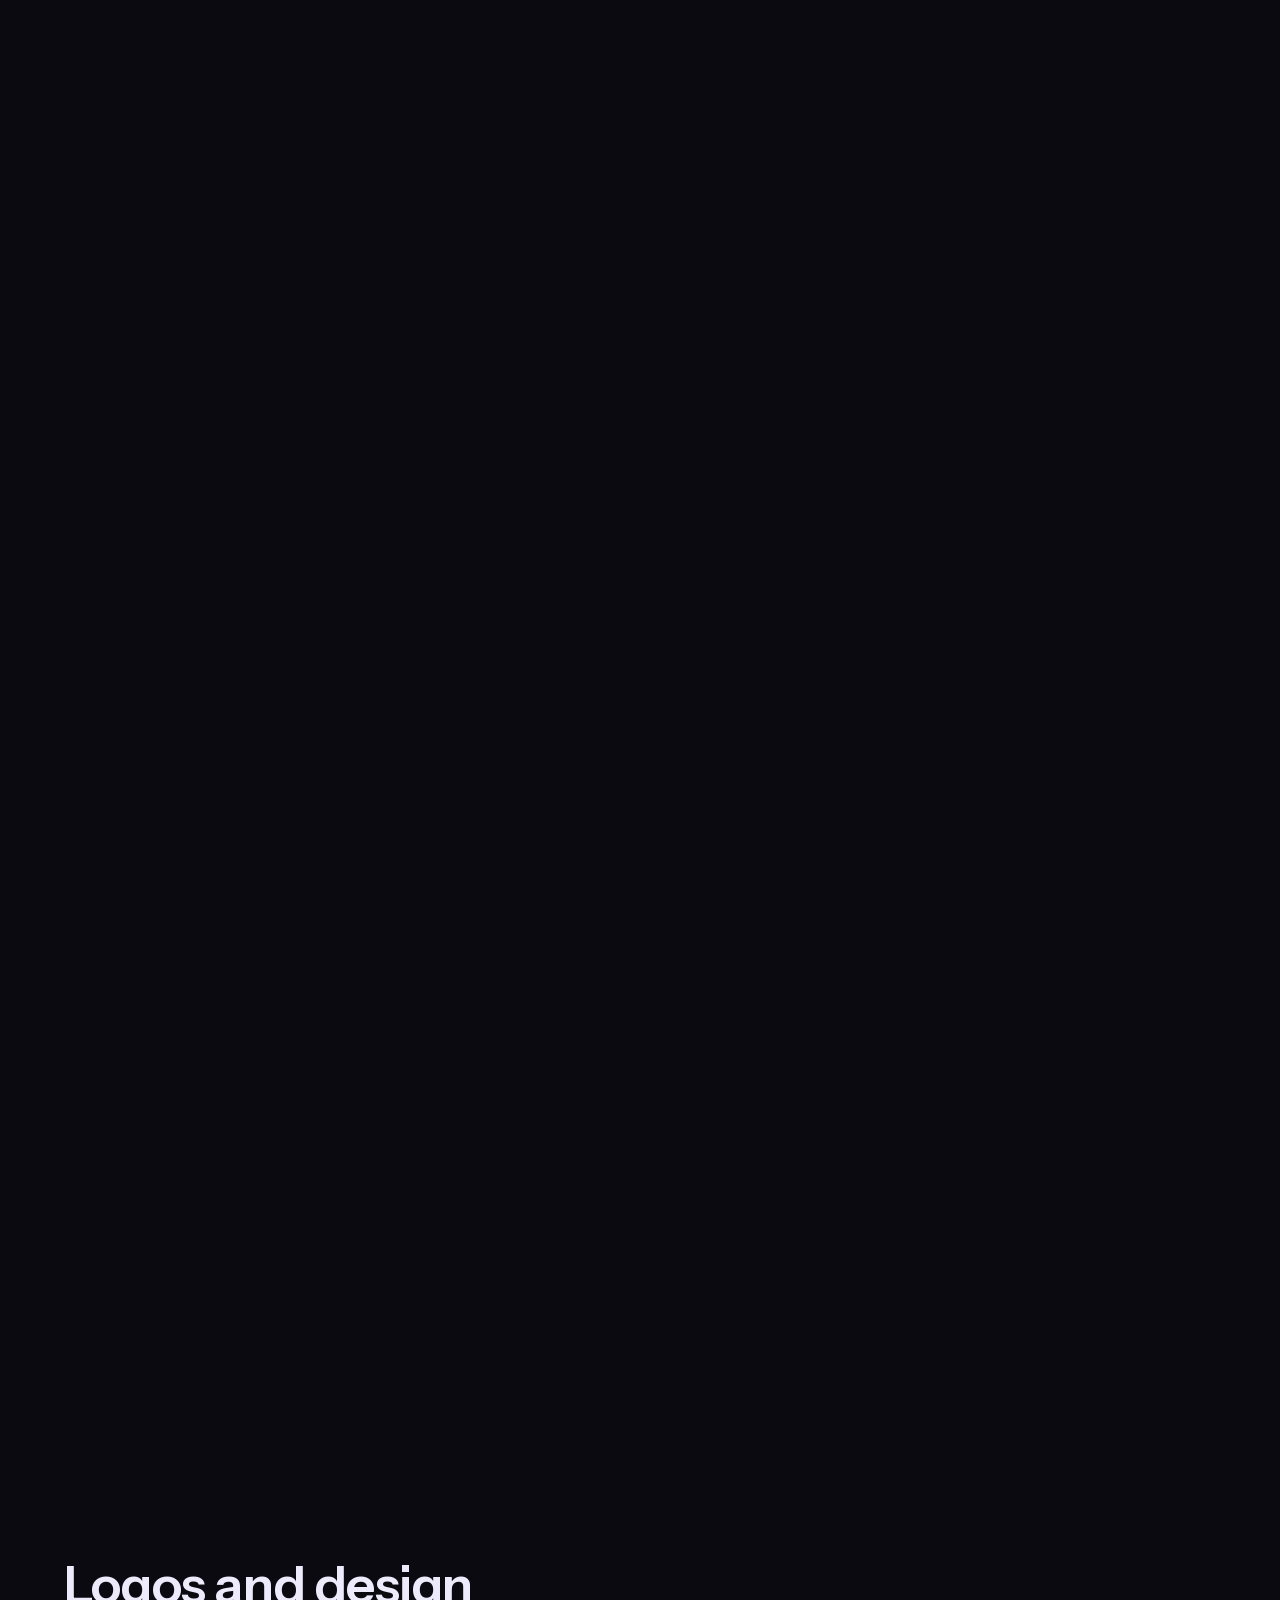
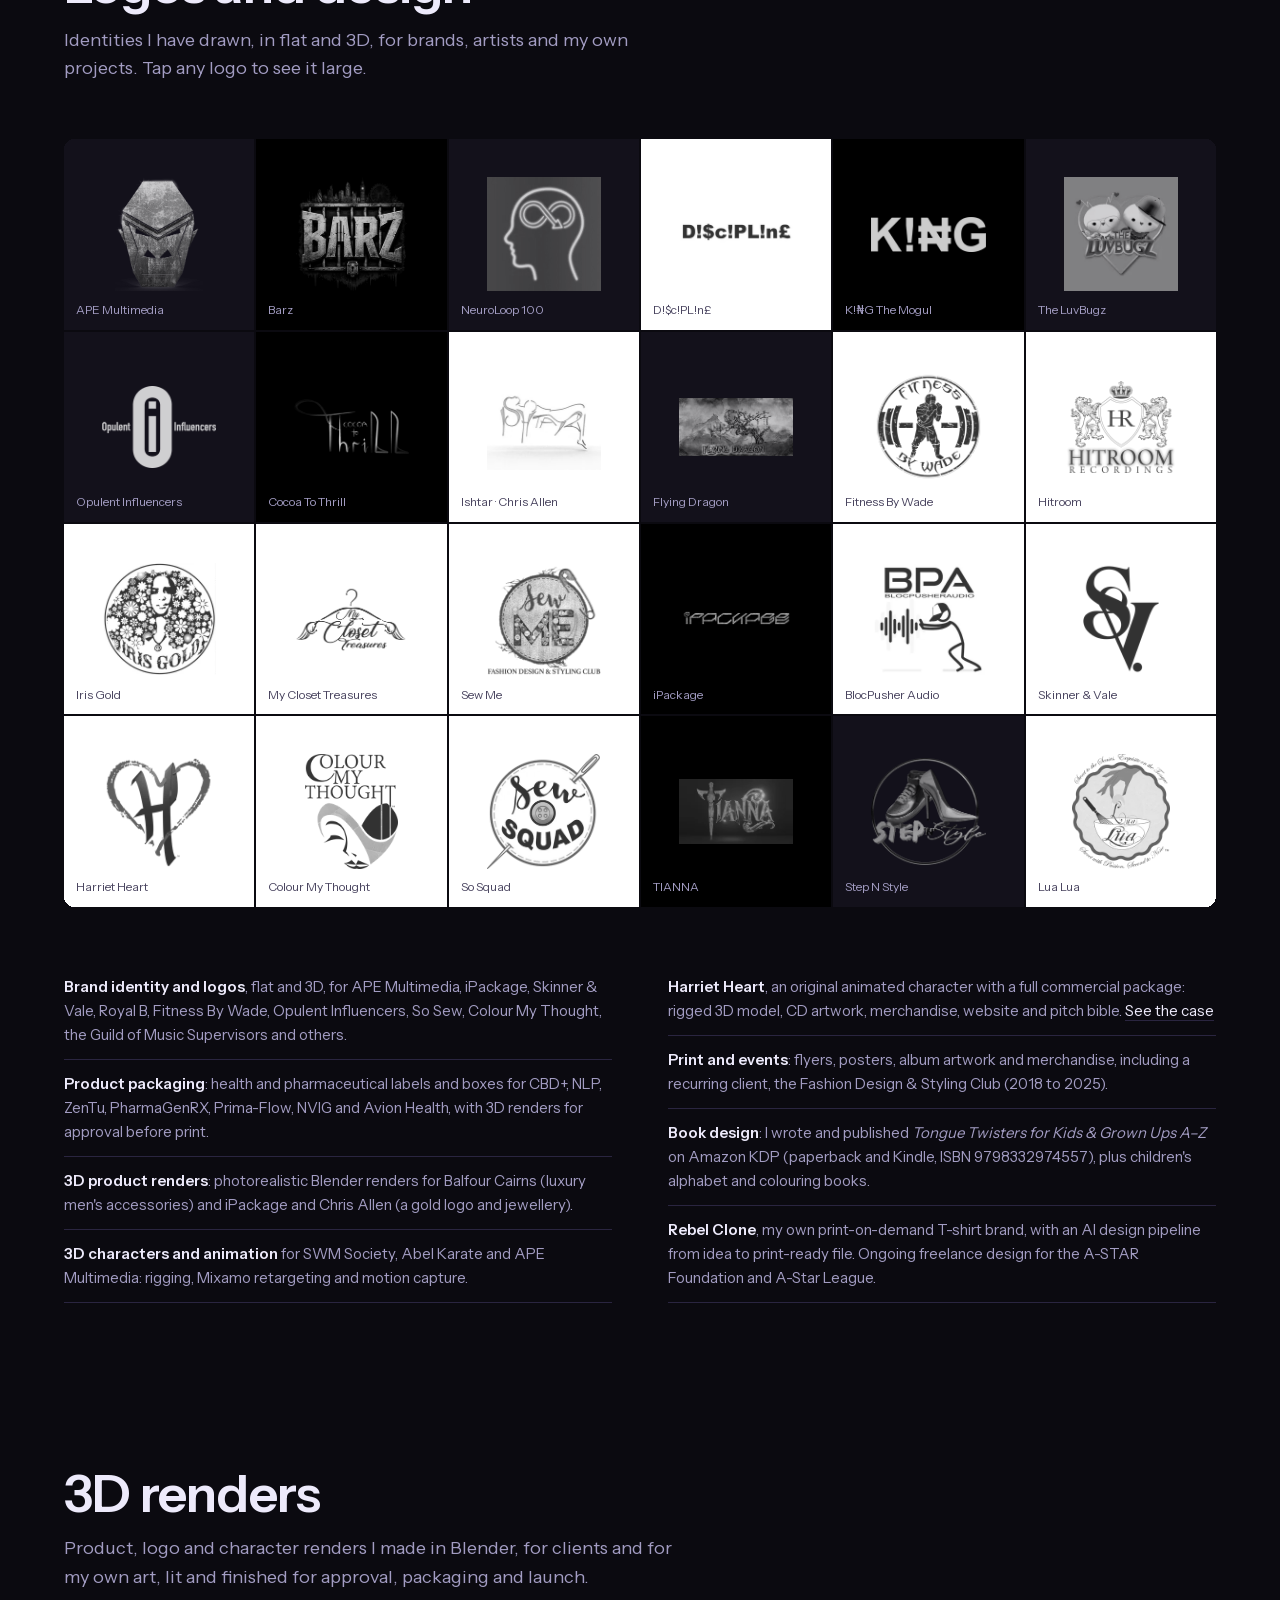
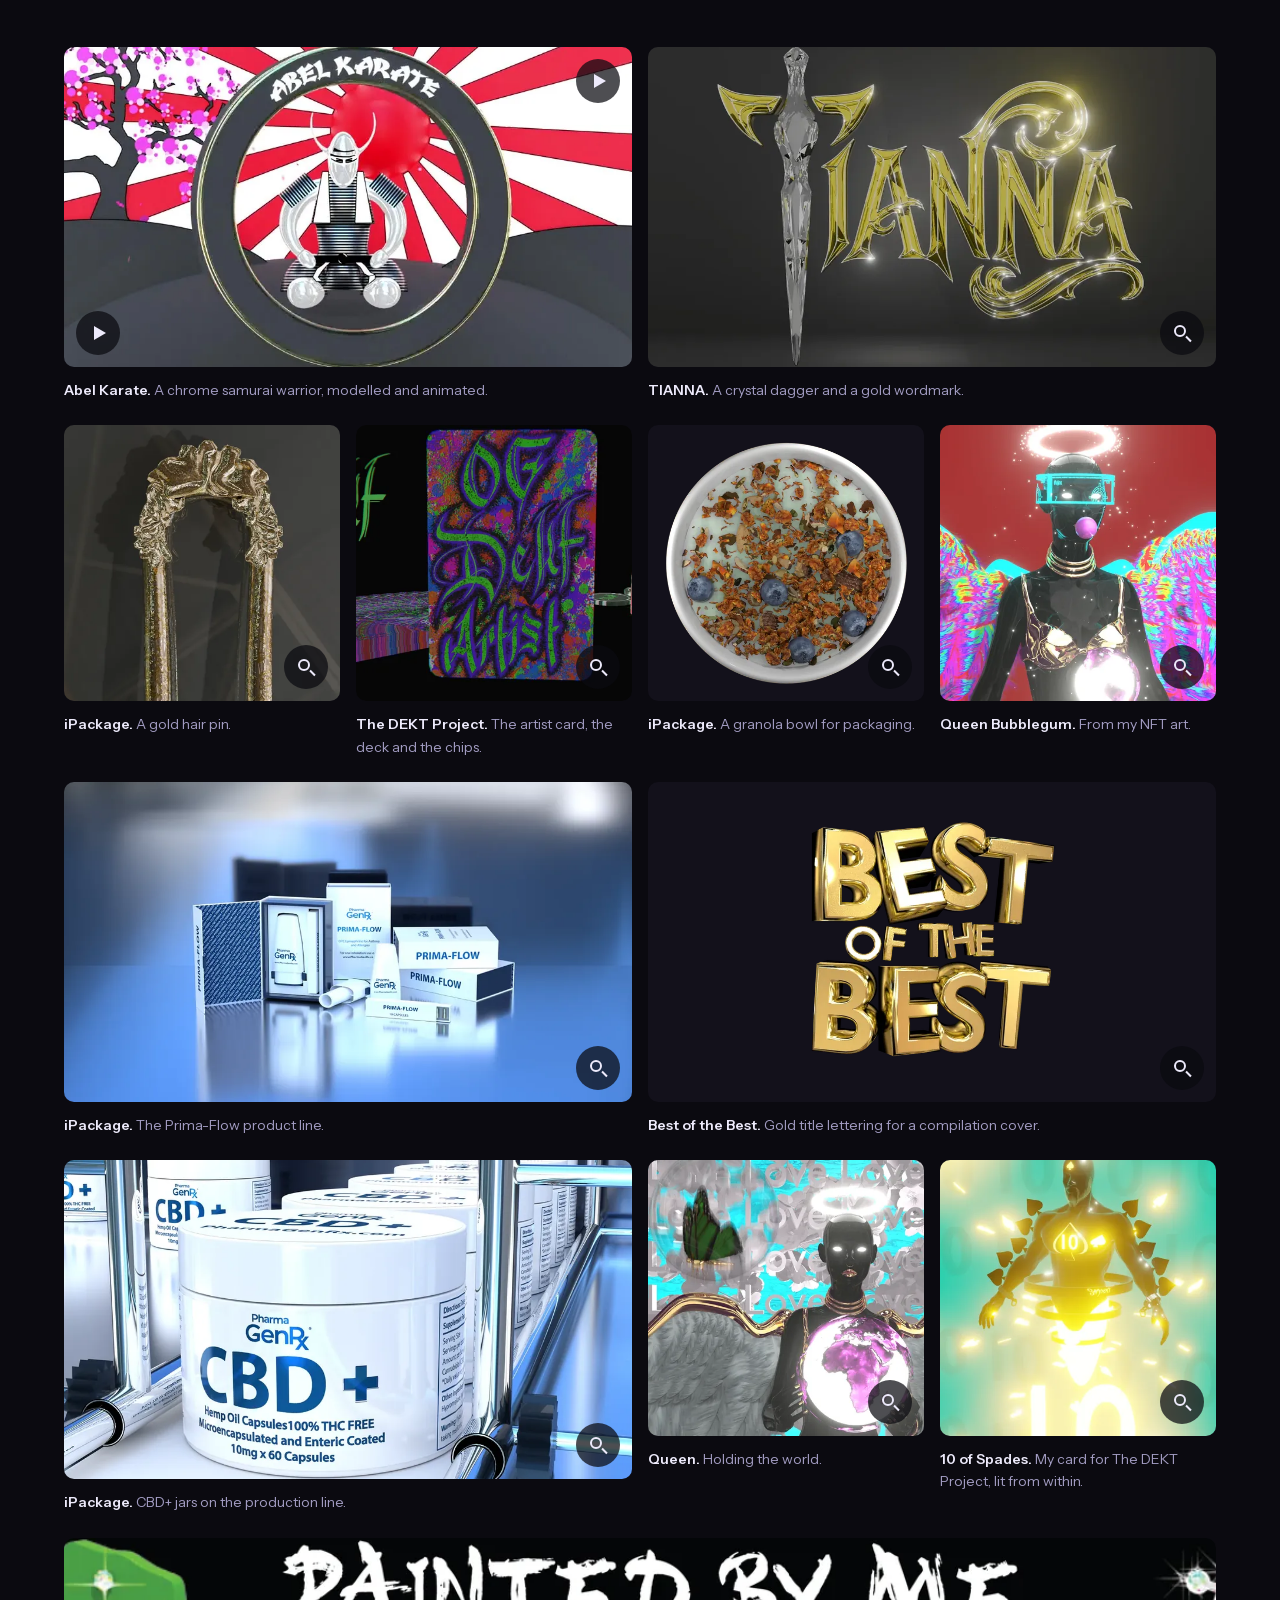
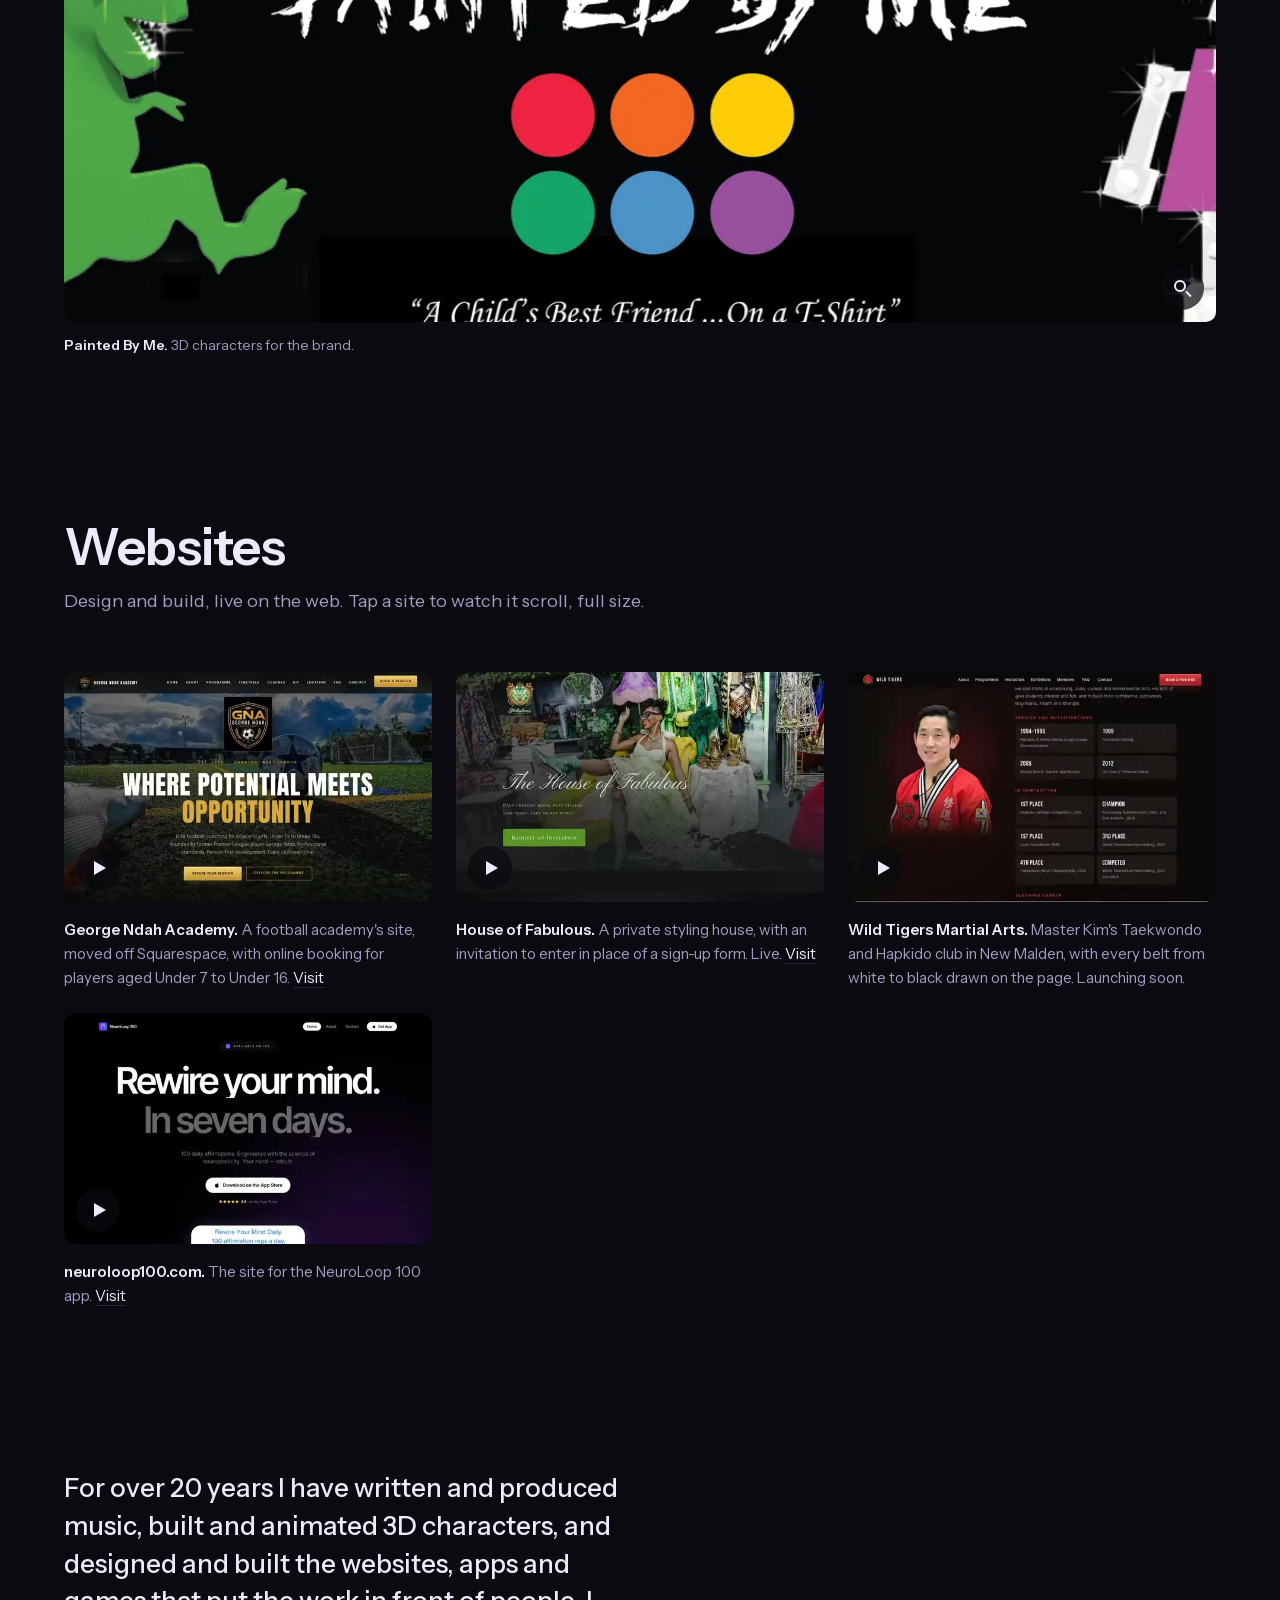
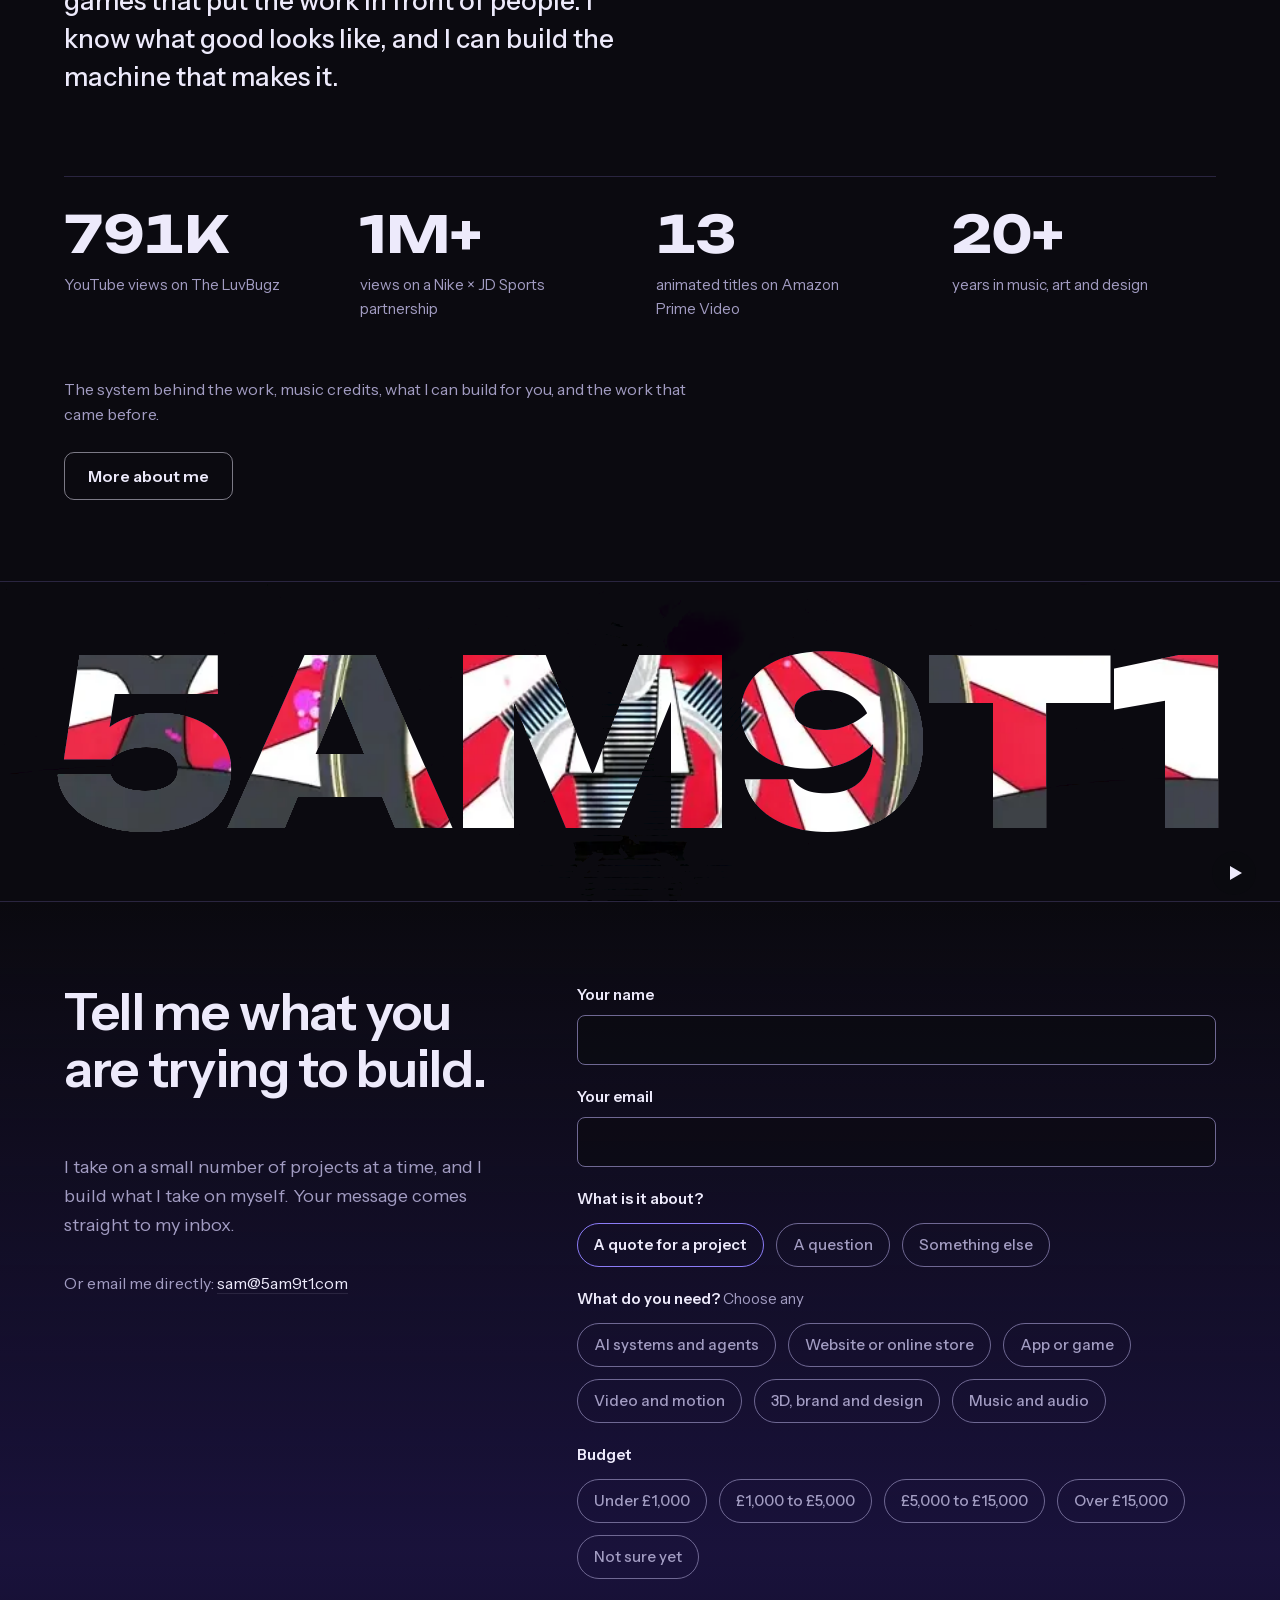
==== commit 890d0ecd: "Websites: add Wild Tigers Martial Arts (scroll film, poster, VideoObject, sitemap) above neuroloop10" ====
--- a/index.html
+++ b/index.html
@@ -421,6 +421,18 @@
     },
     {
       "@type": "VideoObject",
+      "name": "Wild Tigers Martial Arts, from the top of the page to the bottom",
+      "description": "Wild Tigers Martial Arts, a website by Sam Dedewo for a Taekwondo and Hapkido club in New Malden, scrolled from top to bottom.",
+      "thumbnailUrl": "https://5am9t1.com/assets/media/site-wt-poster.jpg",
+      "uploadDate": "2026-11-08",
+      "duration": "PT17S",
+      "creator": {
+        "@id": "https://5am9t1.com/#sam"
+      },
+      "contentUrl": "https://5am9t1.com/assets/media/site-wt.mp4"
+    },
+    {
+      "@type": "VideoObject",
       "name": "neuroloop100.com, from the top of the page to the bottom",
       "description": "neuroloop100.com, a website by Sam Dedewo, scrolled from top to bottom.",
       "thumbnailUrl": "https://5am9t1.com/assets/media/site-nl100-poster.jpg",
@@ -1029,6 +1041,10 @@
           <p><strong>House of Fabulous.</strong> A private styling house, with an invitation to enter in place of a sign-up form. Live. <a class="link" href="https://thehouseoffabulous.com/">Visit</a></p>
         </li>
         <li>
+          <figure class="g-tile"><img data-lqip style="background:url([data-uri]) center/cover" src="/assets/opt/site-wt-poster.webp" alt="Master Kim's section of the Wild Tigers Martial Arts website" width="960" height="600" loading="lazy" decoding="async"><button class="g-open" type="button" data-src="/assets/media/site-wt.mp4" data-title="Wild Tigers Martial Arts, from the top of the page to the bottom" aria-label="Play the Wild Tigers Martial Arts website scrolling, full size"><span class="g-play" aria-hidden="true"></span></button></figure>
+          <p><strong>Wild Tigers Martial Arts.</strong> Master Kim's Taekwondo and Hapkido club in New Malden, with every belt from white to black drawn on the page. Launching soon.</p>
+        </li>
+        <li>
           <figure class="g-tile"><img data-lqip style="background:url([data-uri]) center/cover" src="/assets/opt/site-nl100-poster.webp" alt="The home page of the NeuroLoop 100 website" width="960" height="600" loading="lazy" decoding="async"><button class="g-open" type="button" data-src="/assets/media/site-nl100.mp4" data-title="neuroloop100.com, from the top of the page to the bottom" aria-label="Play the NeuroLoop 100 website scrolling, full size"><span class="g-play" aria-hidden="true"></span></button></figure>
           <p><strong>neuroloop100.com.</strong> The site for the NeuroLoop 100 app. <a class="link" href="https://neuroloop100.com/">Visit</a></p>
         </li>
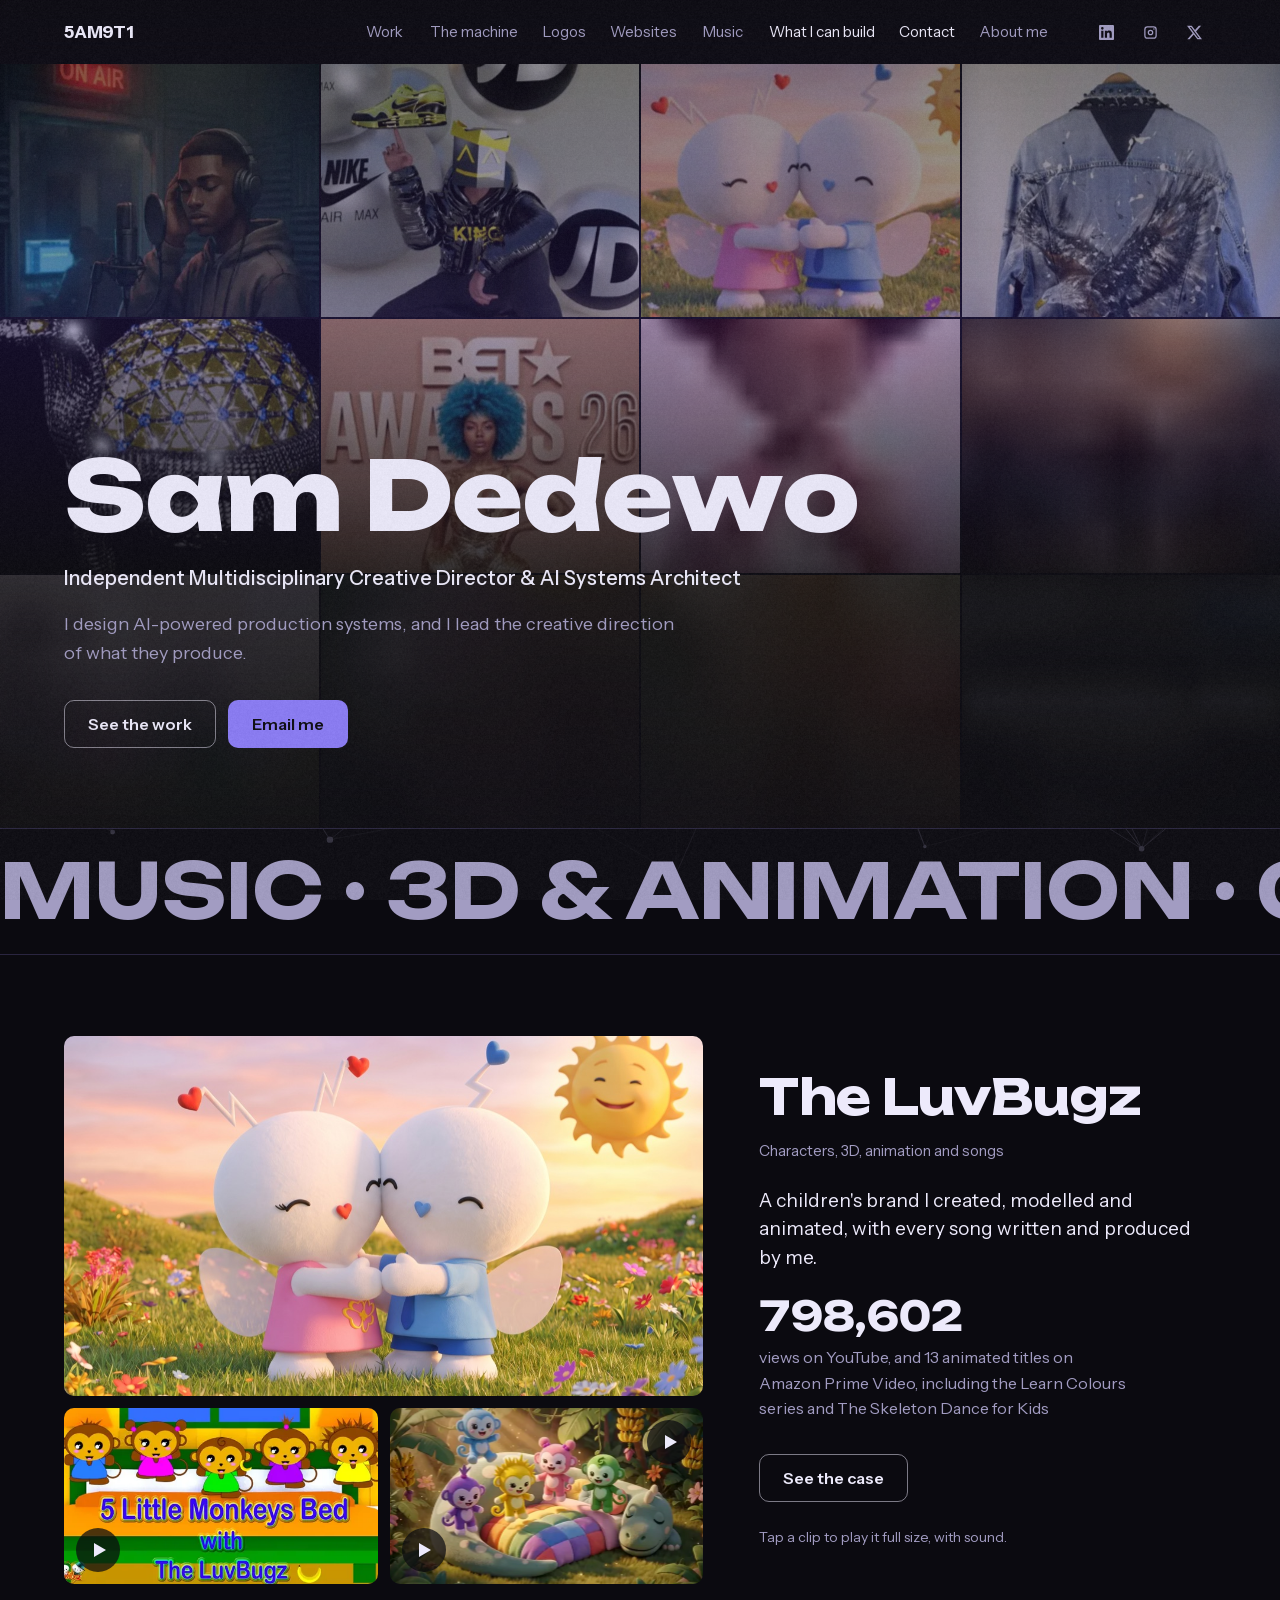
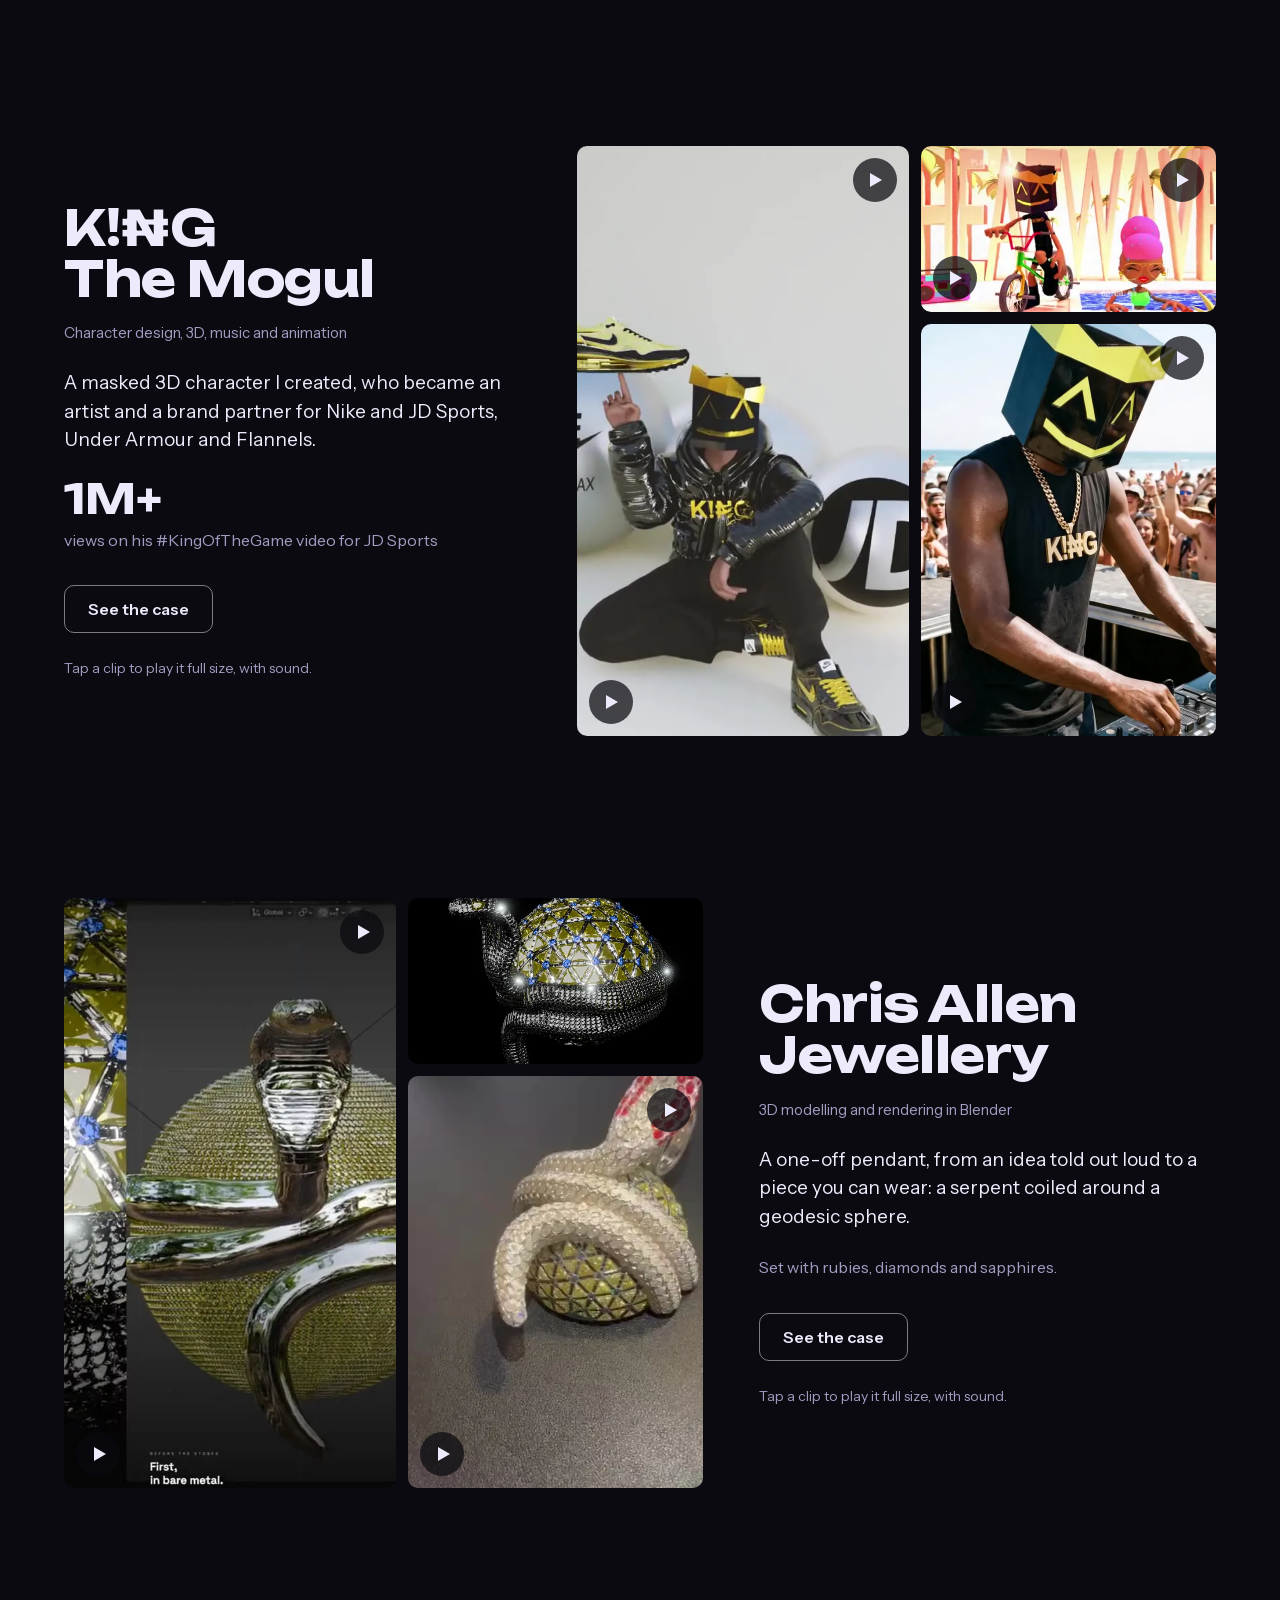
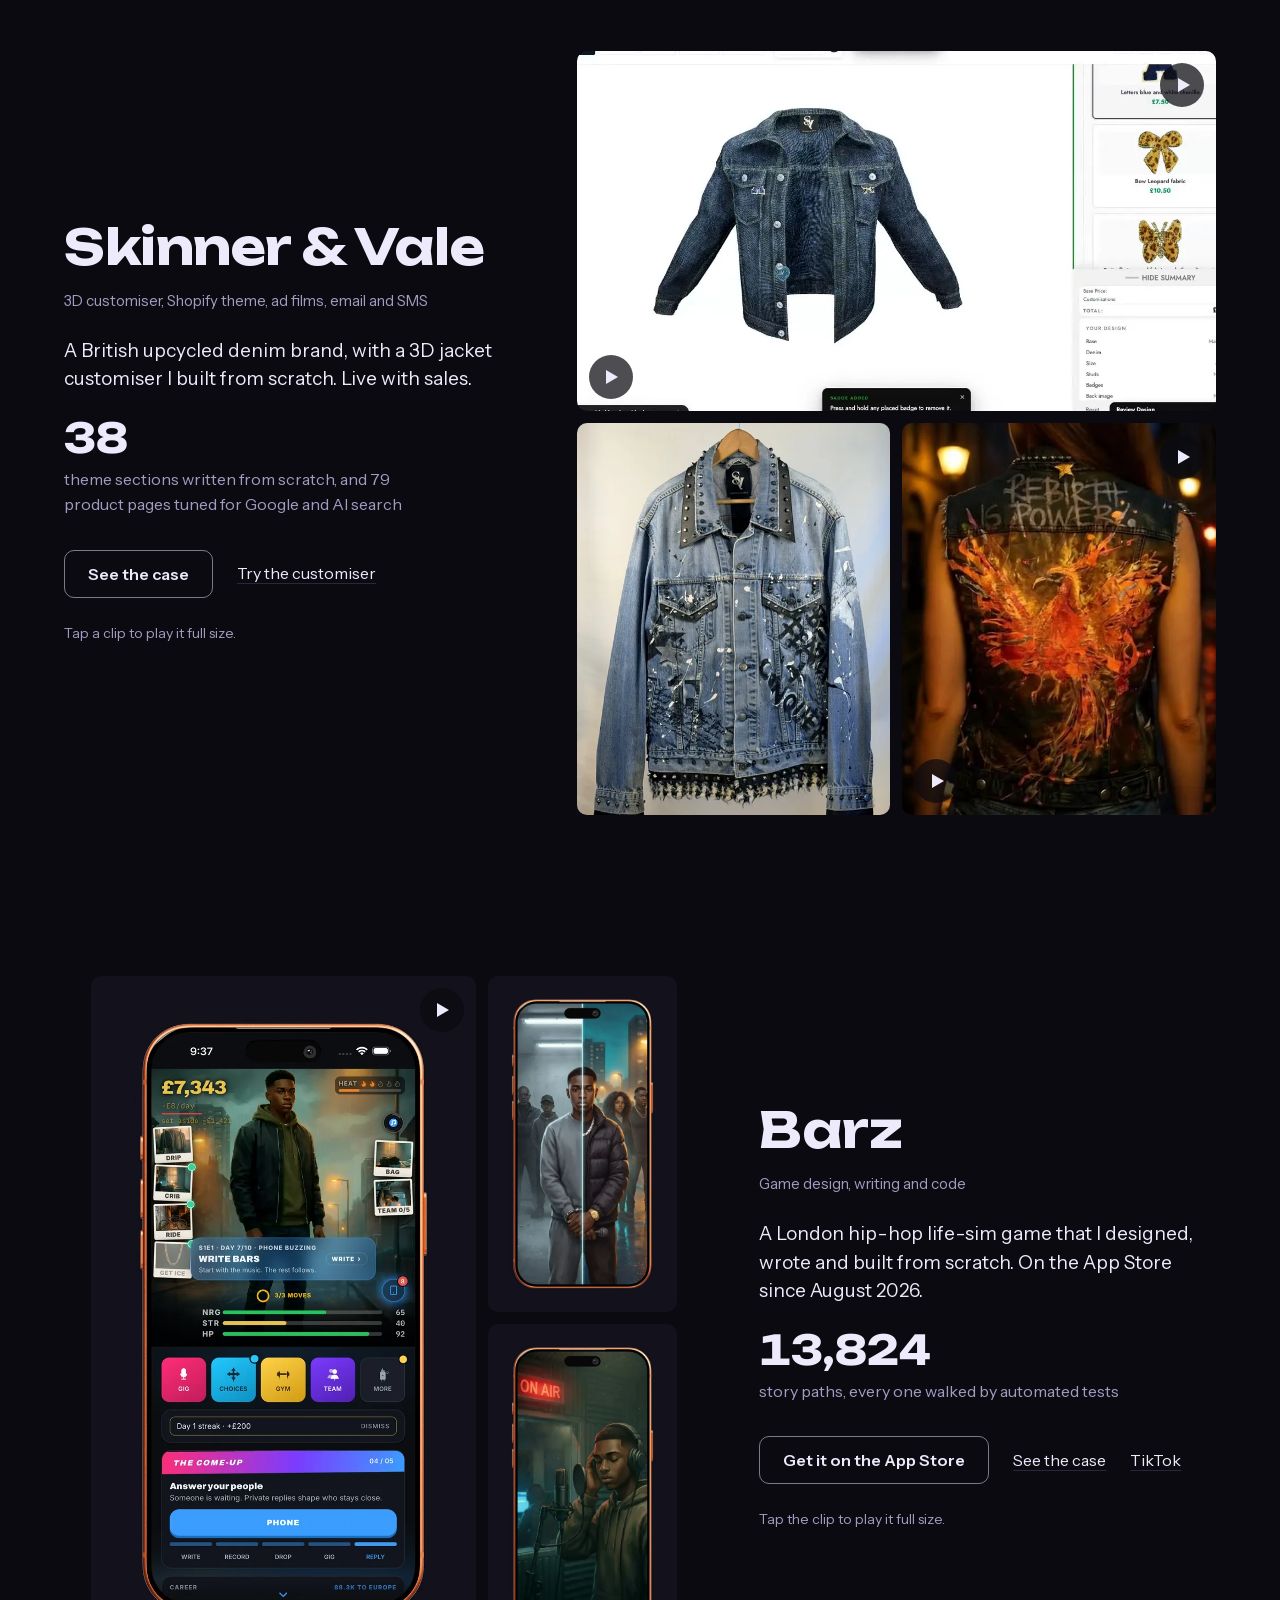
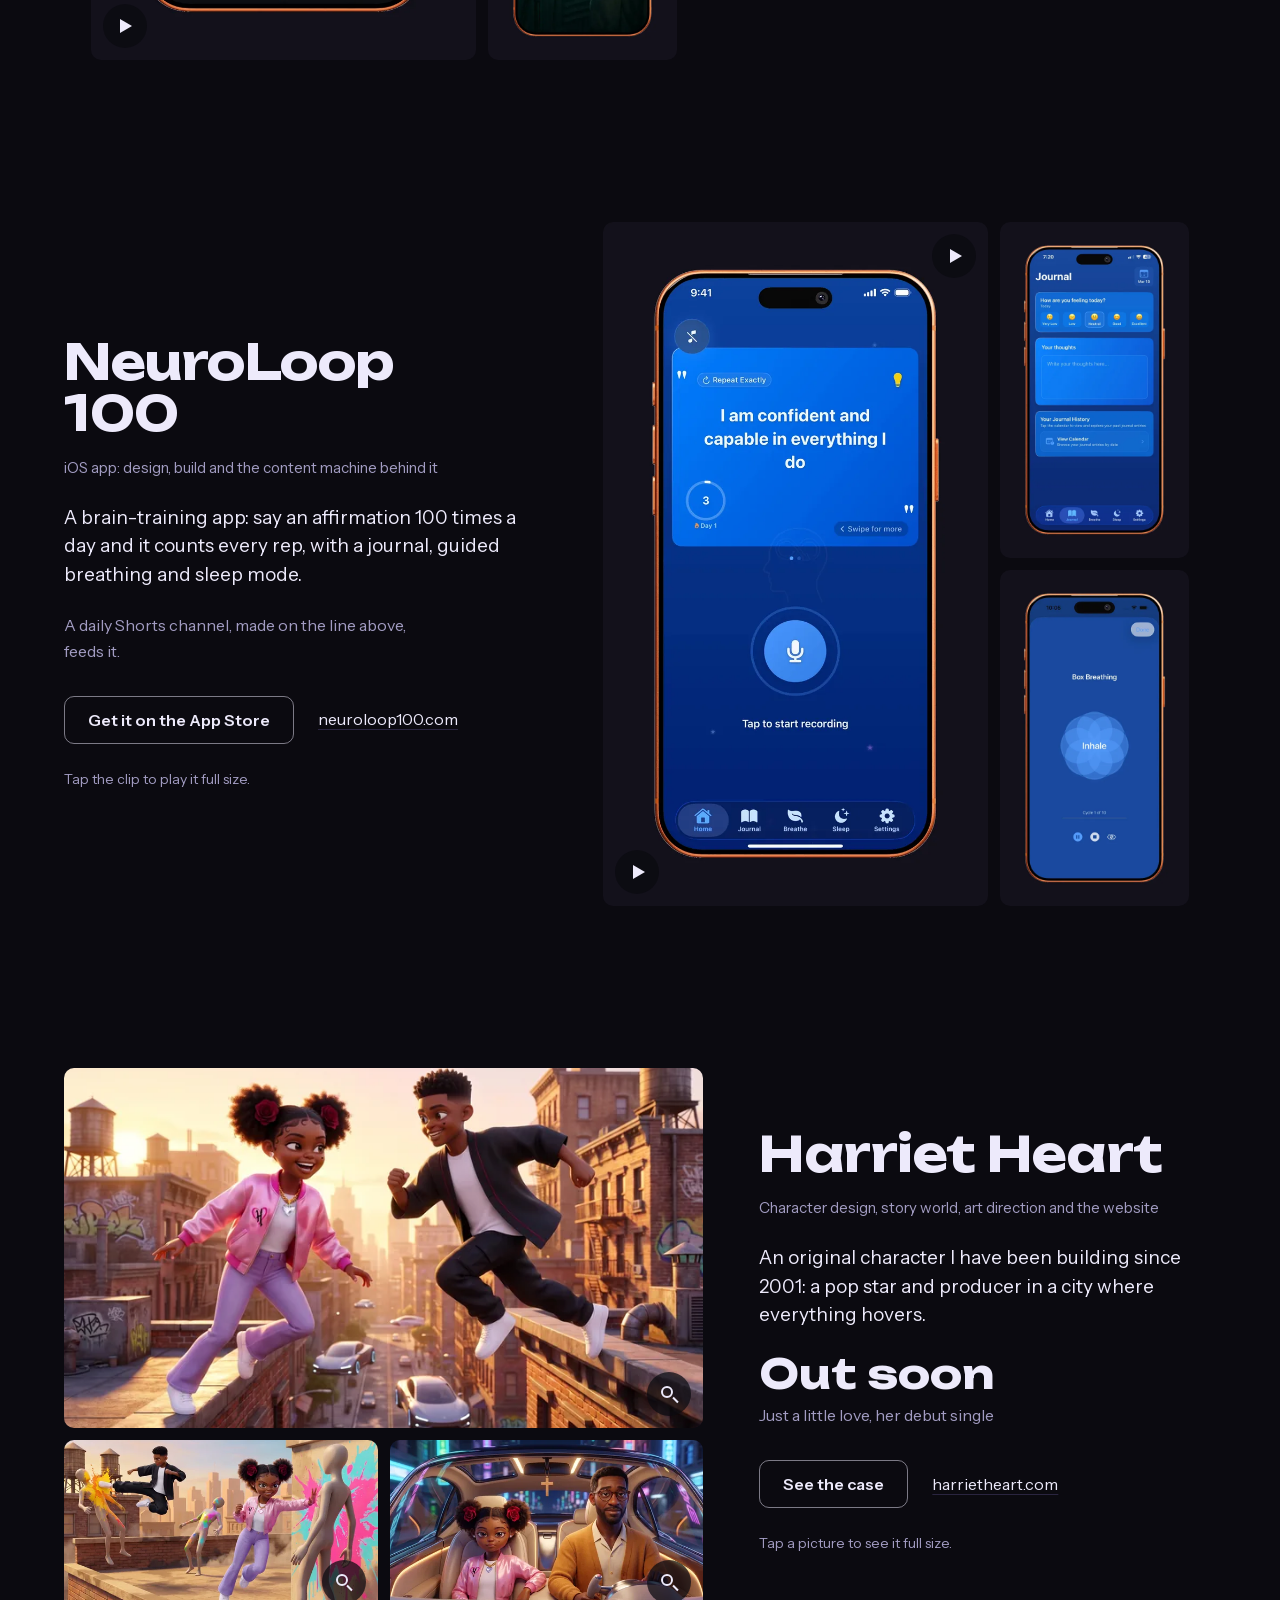
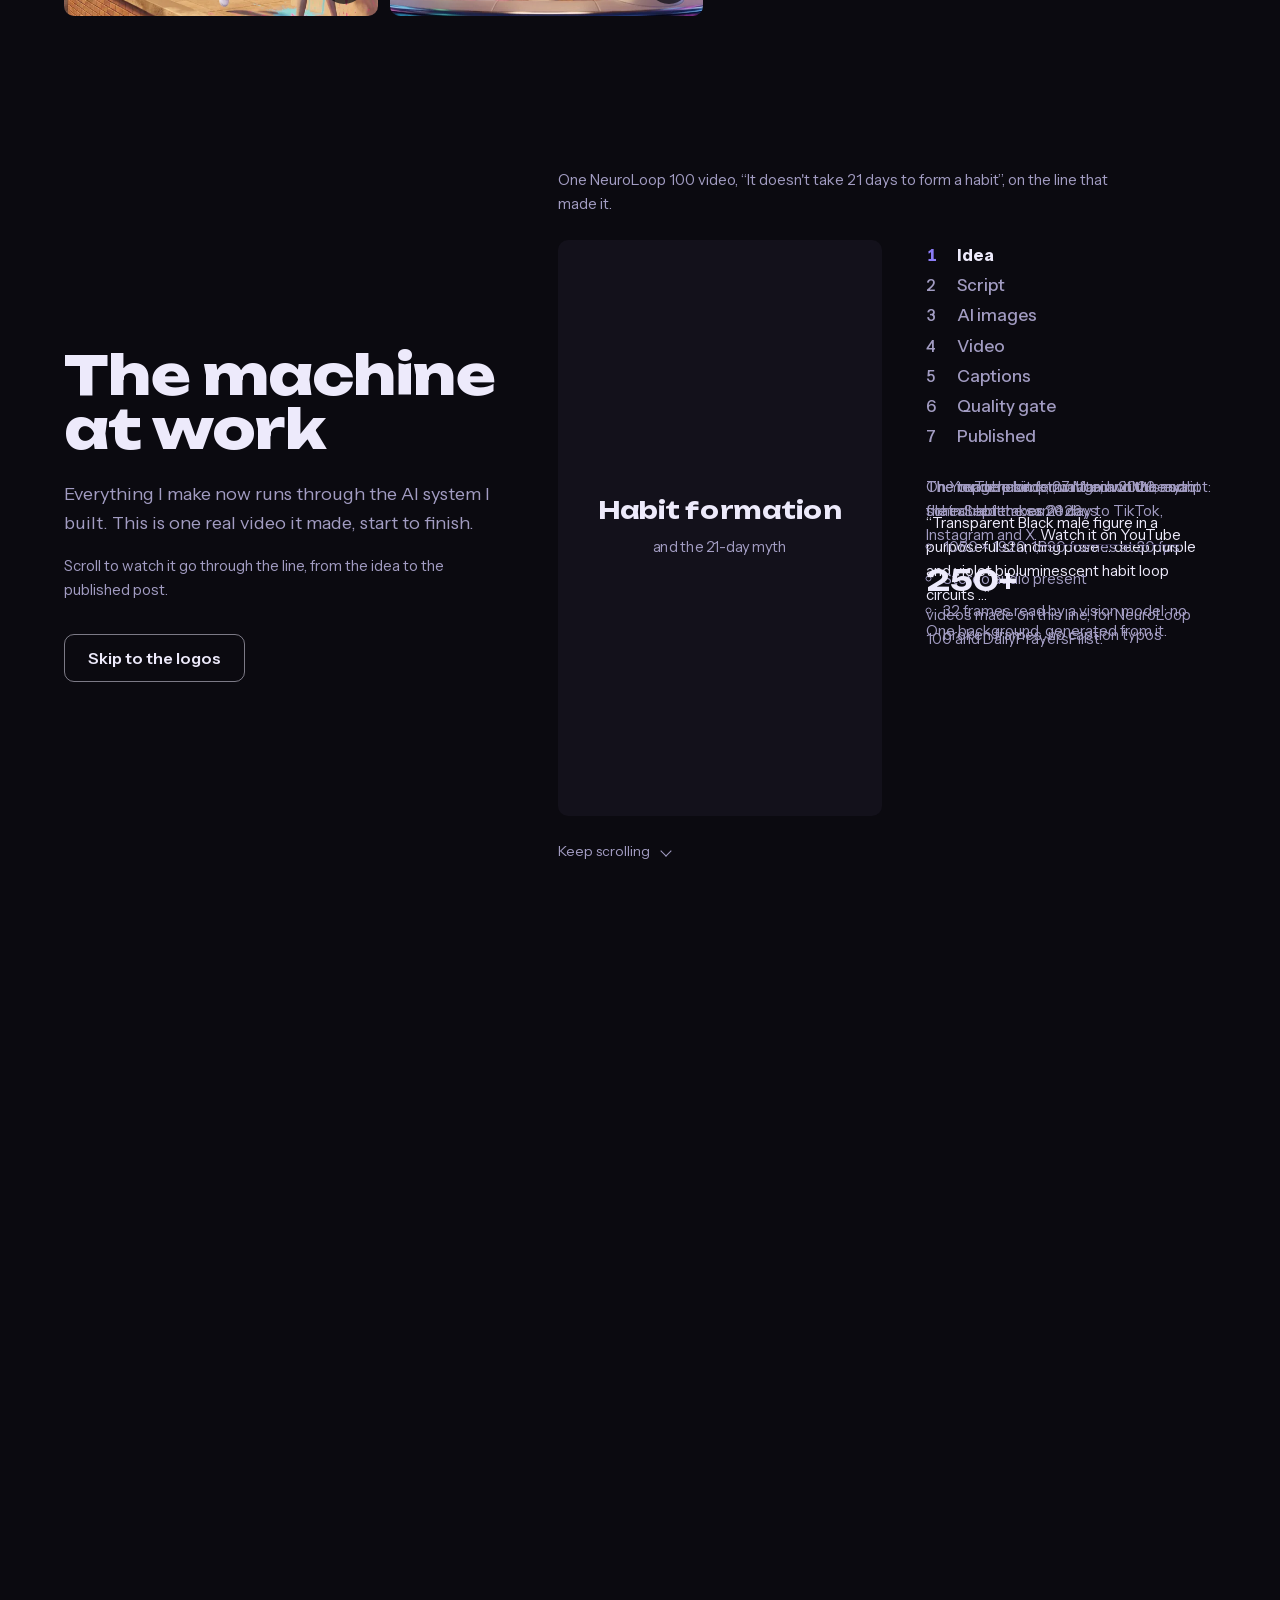
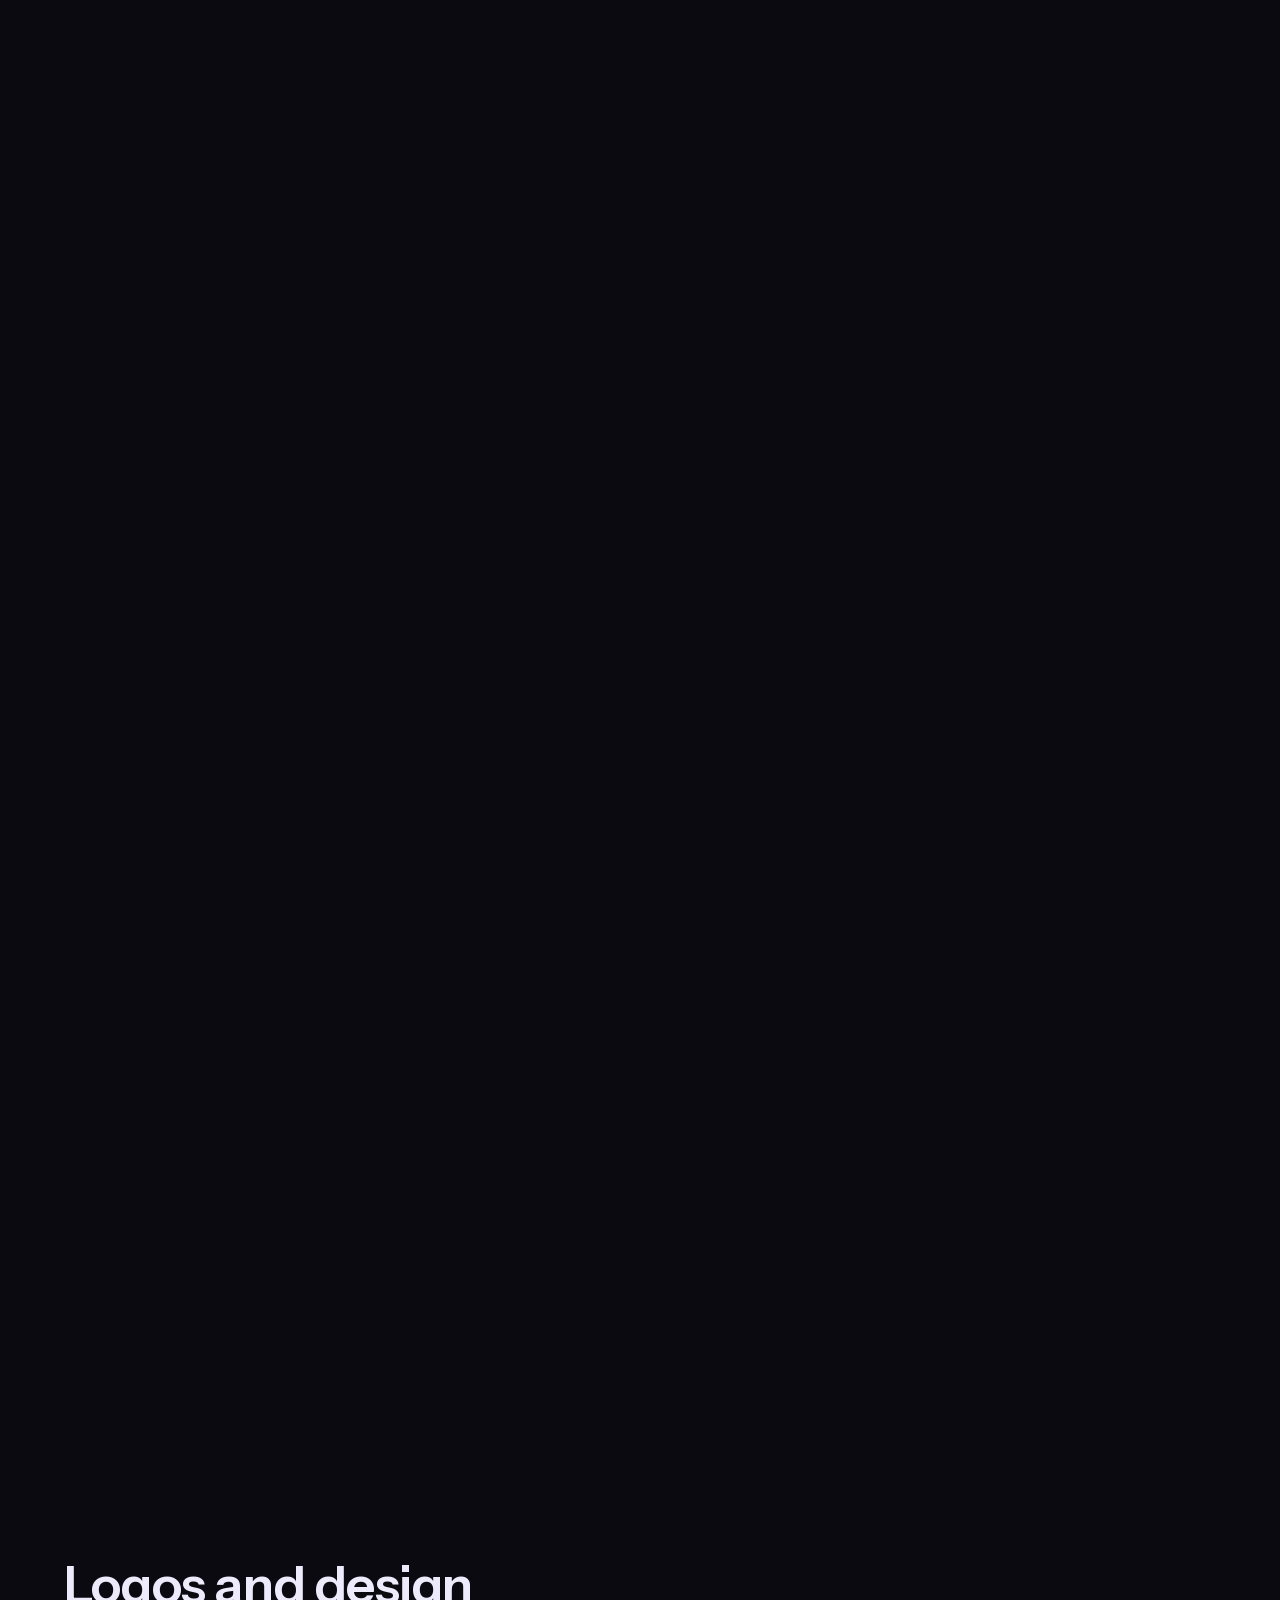
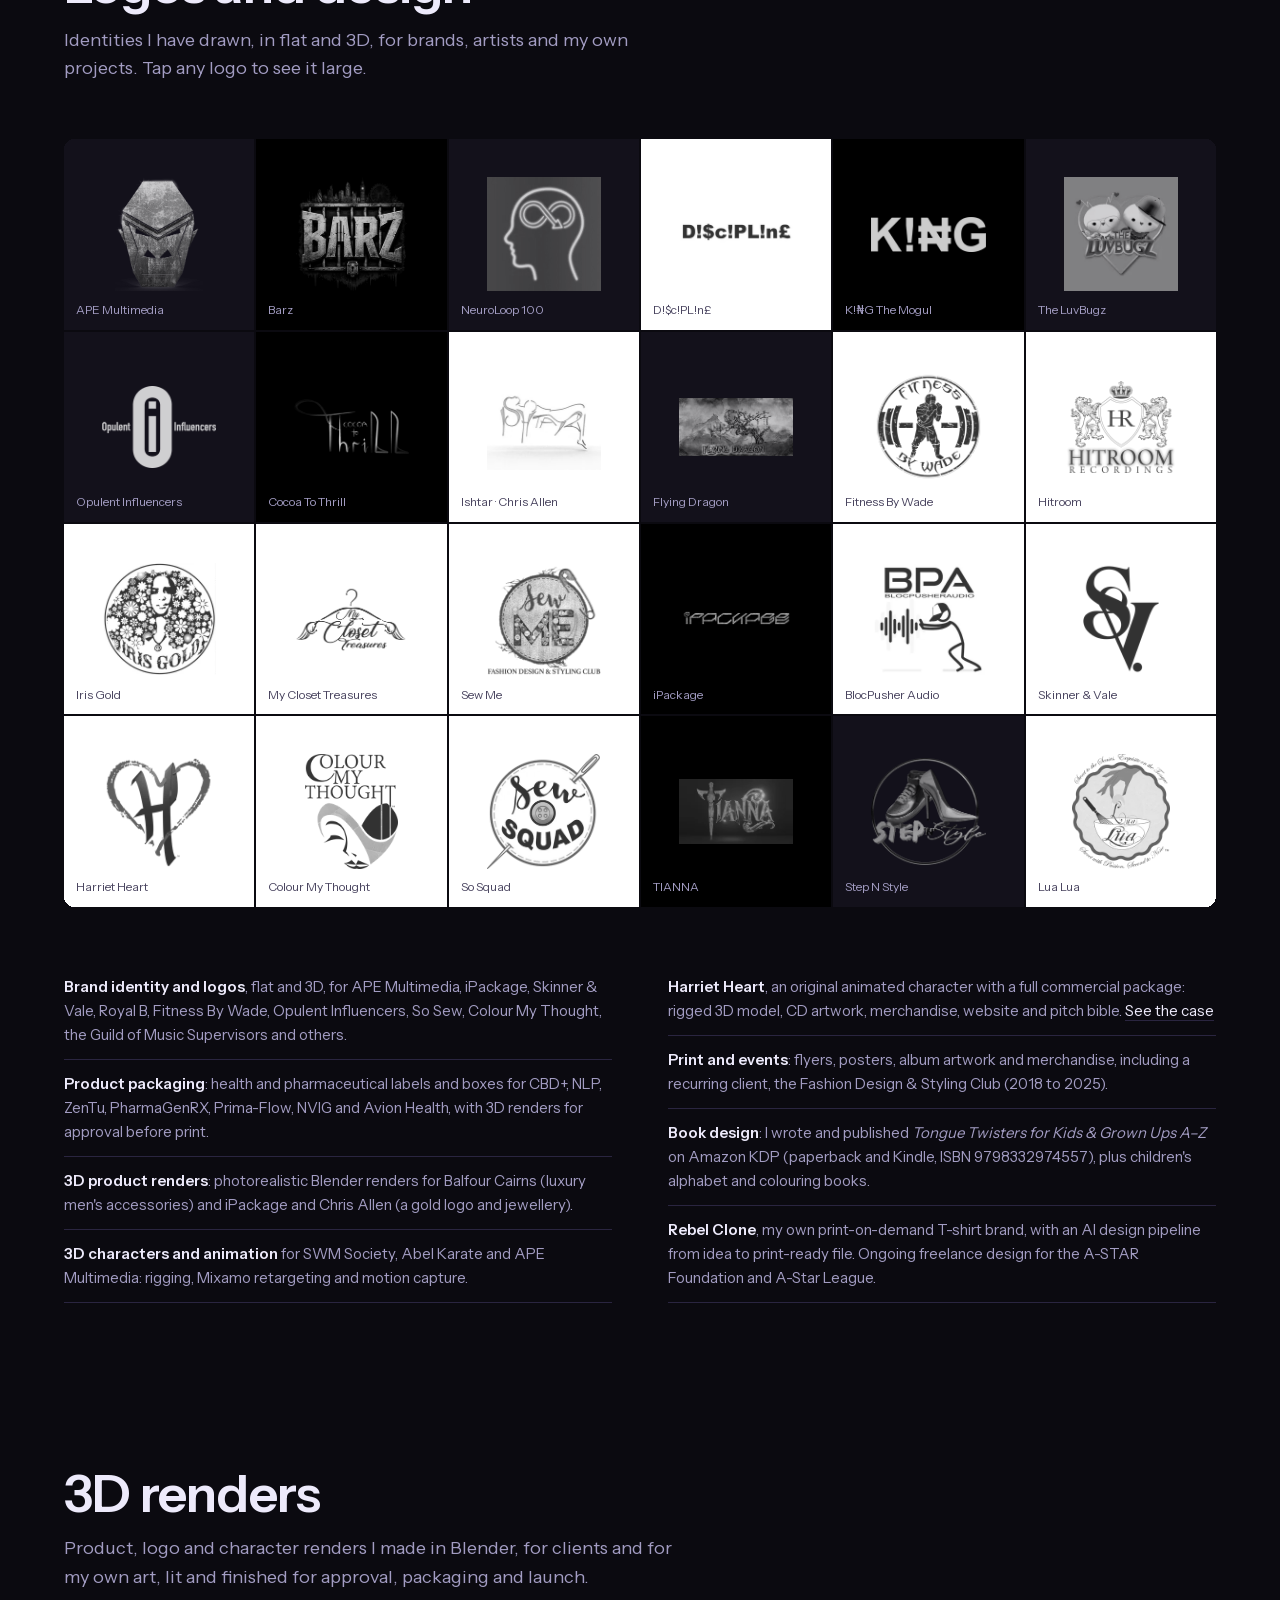
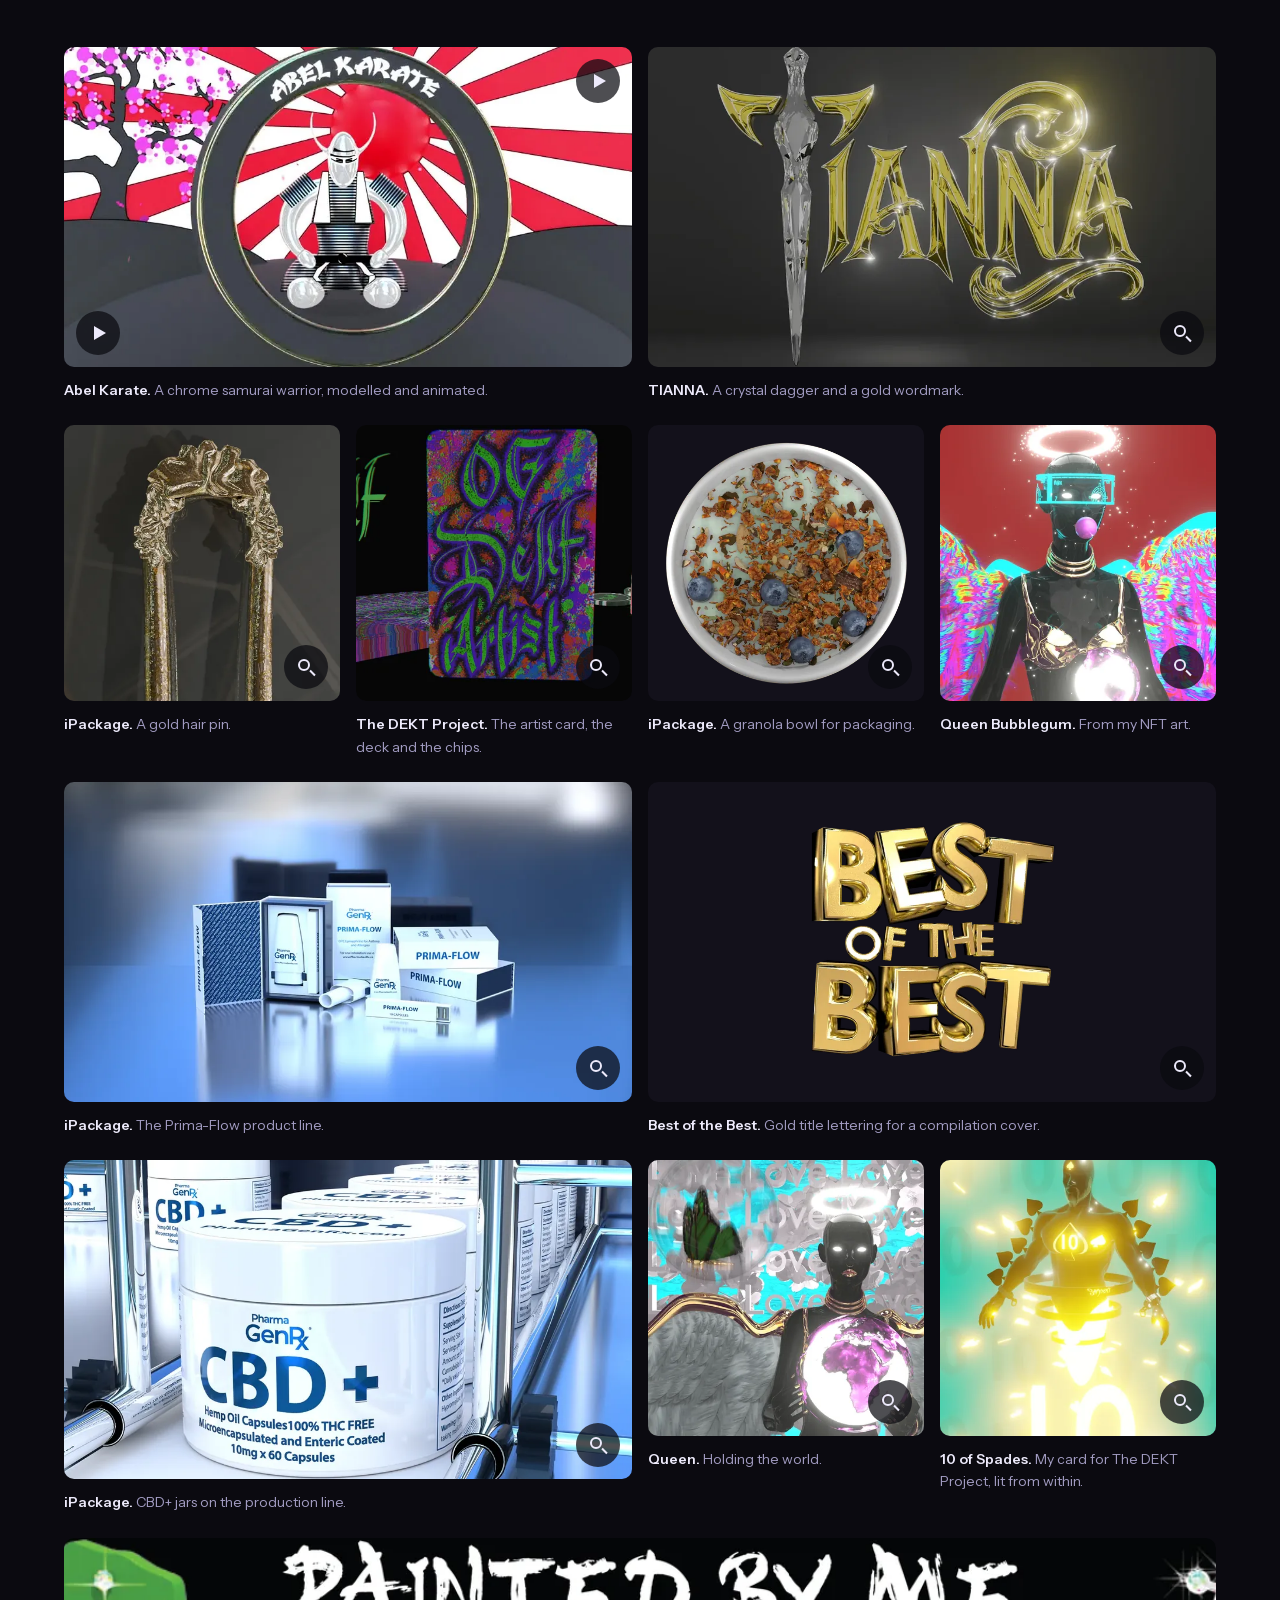
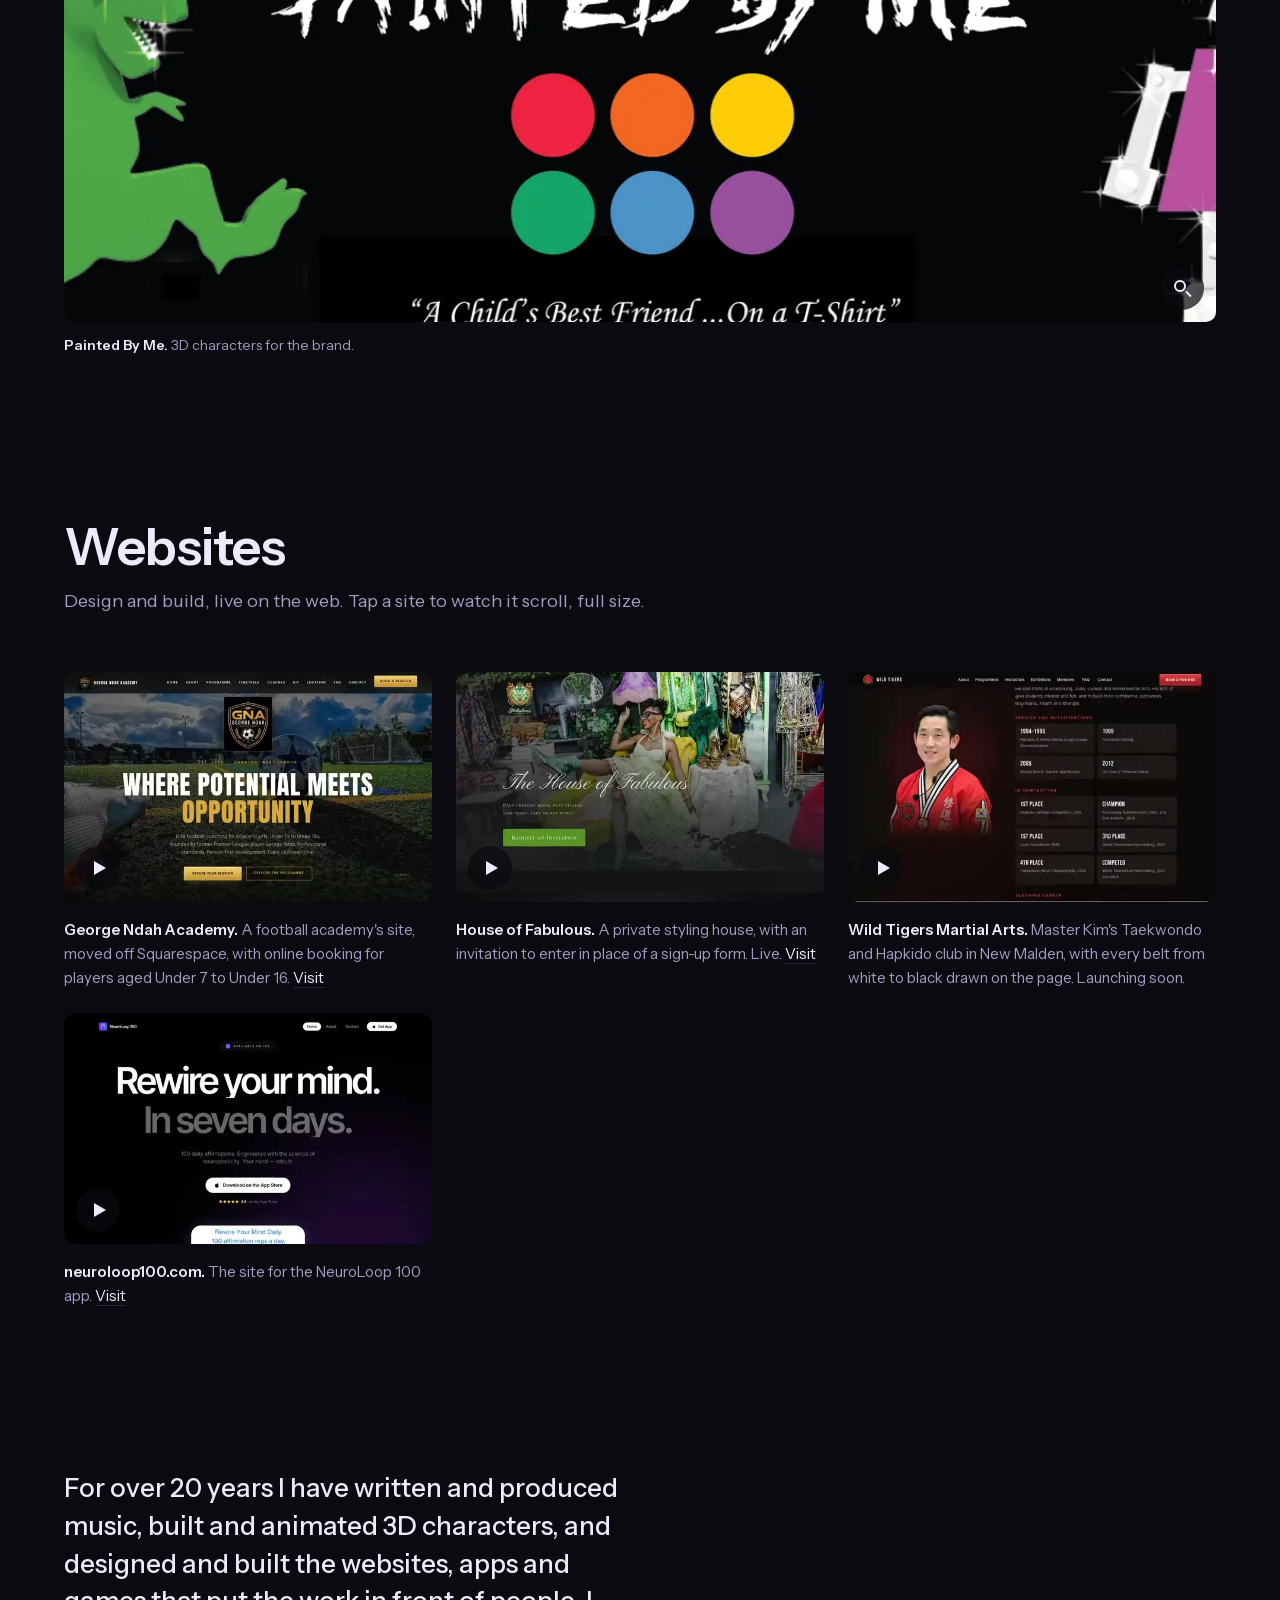
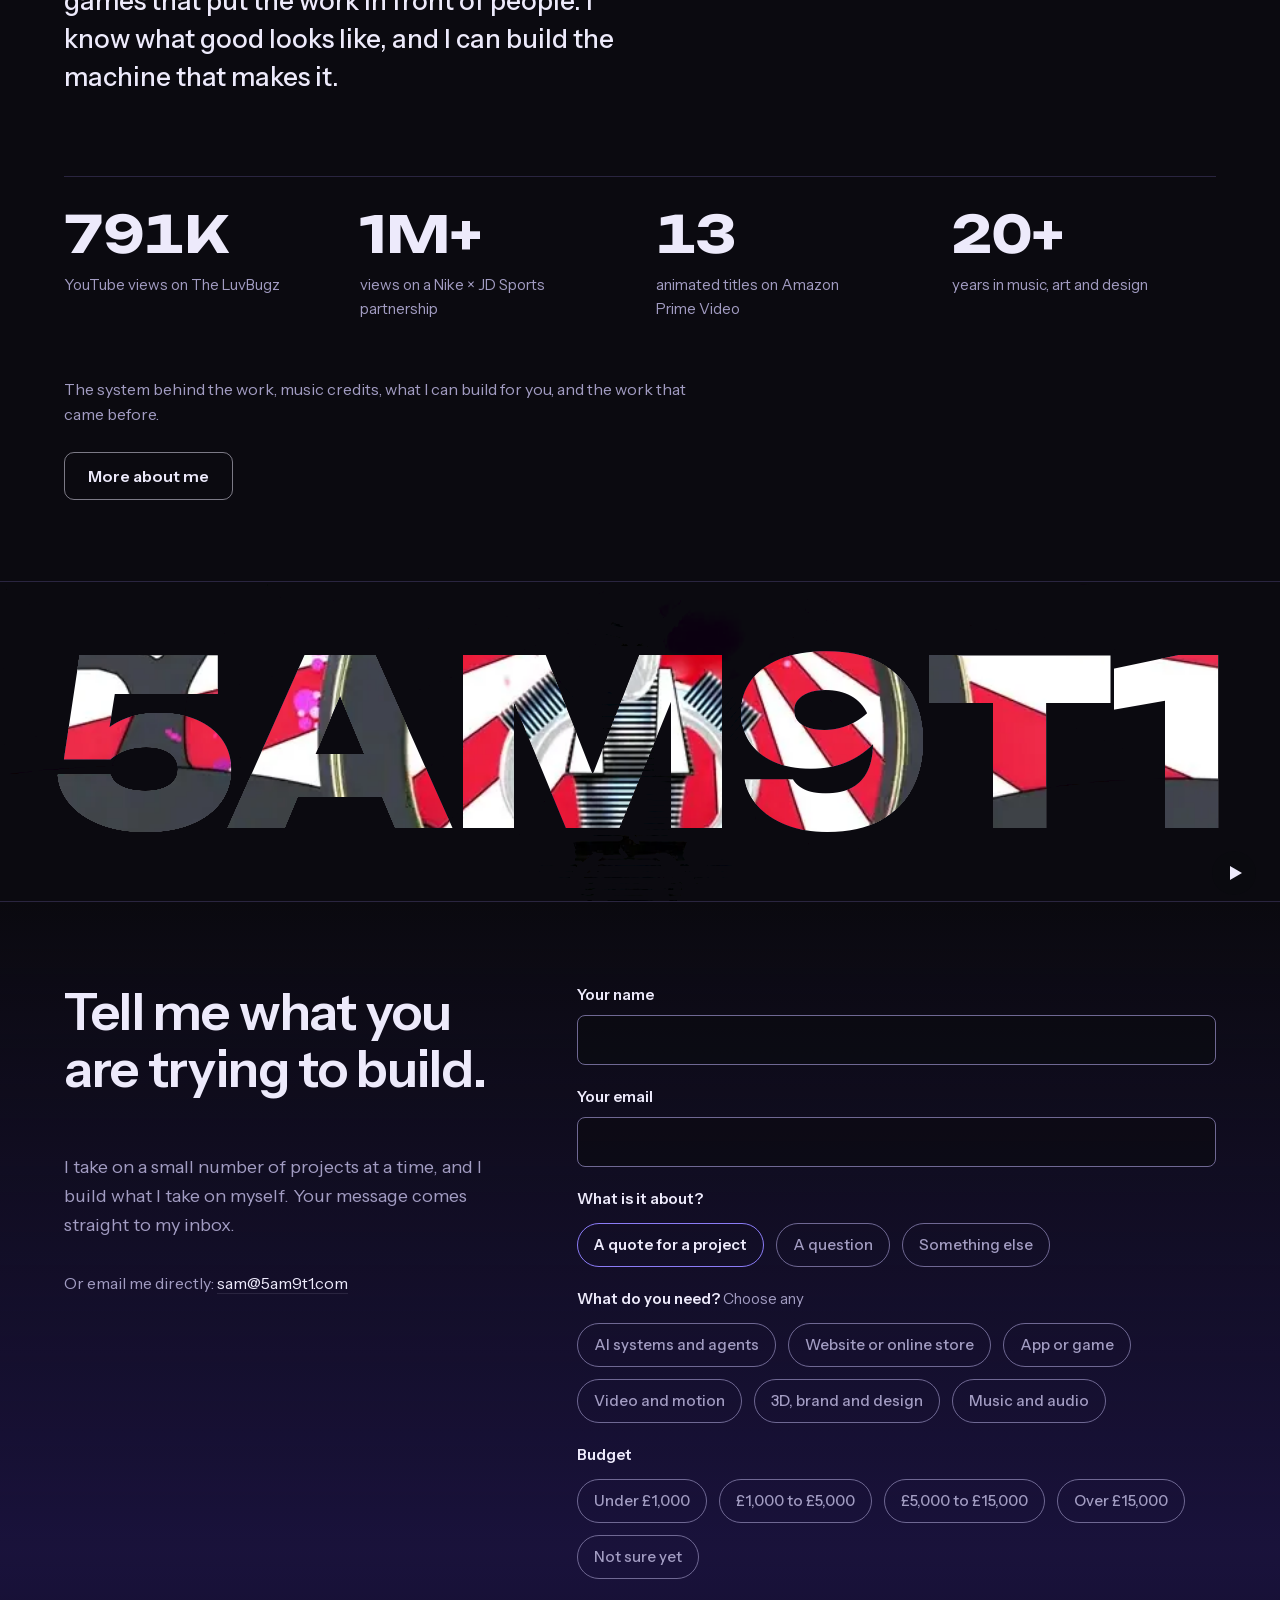
==== commit 6032492f: "Websites: Wild Tigers film slowed to 41 s at an even speed (Sam: it scrolled too fast); 79 KB/s, und" ====
--- a/index.html
+++ b/index.html
@@ -425,7 +425,7 @@
       "description": "Wild Tigers Martial Arts, a website by Sam Dedewo for a Taekwondo and Hapkido club in New Malden, scrolled from top to bottom.",
       "thumbnailUrl": "https://5am9t1.com/assets/media/site-wt-poster.jpg",
       "uploadDate": "2026-11-08",
-      "duration": "PT17S",
+      "duration": "PT41S",
       "creator": {
         "@id": "https://5am9t1.com/#sam"
       },
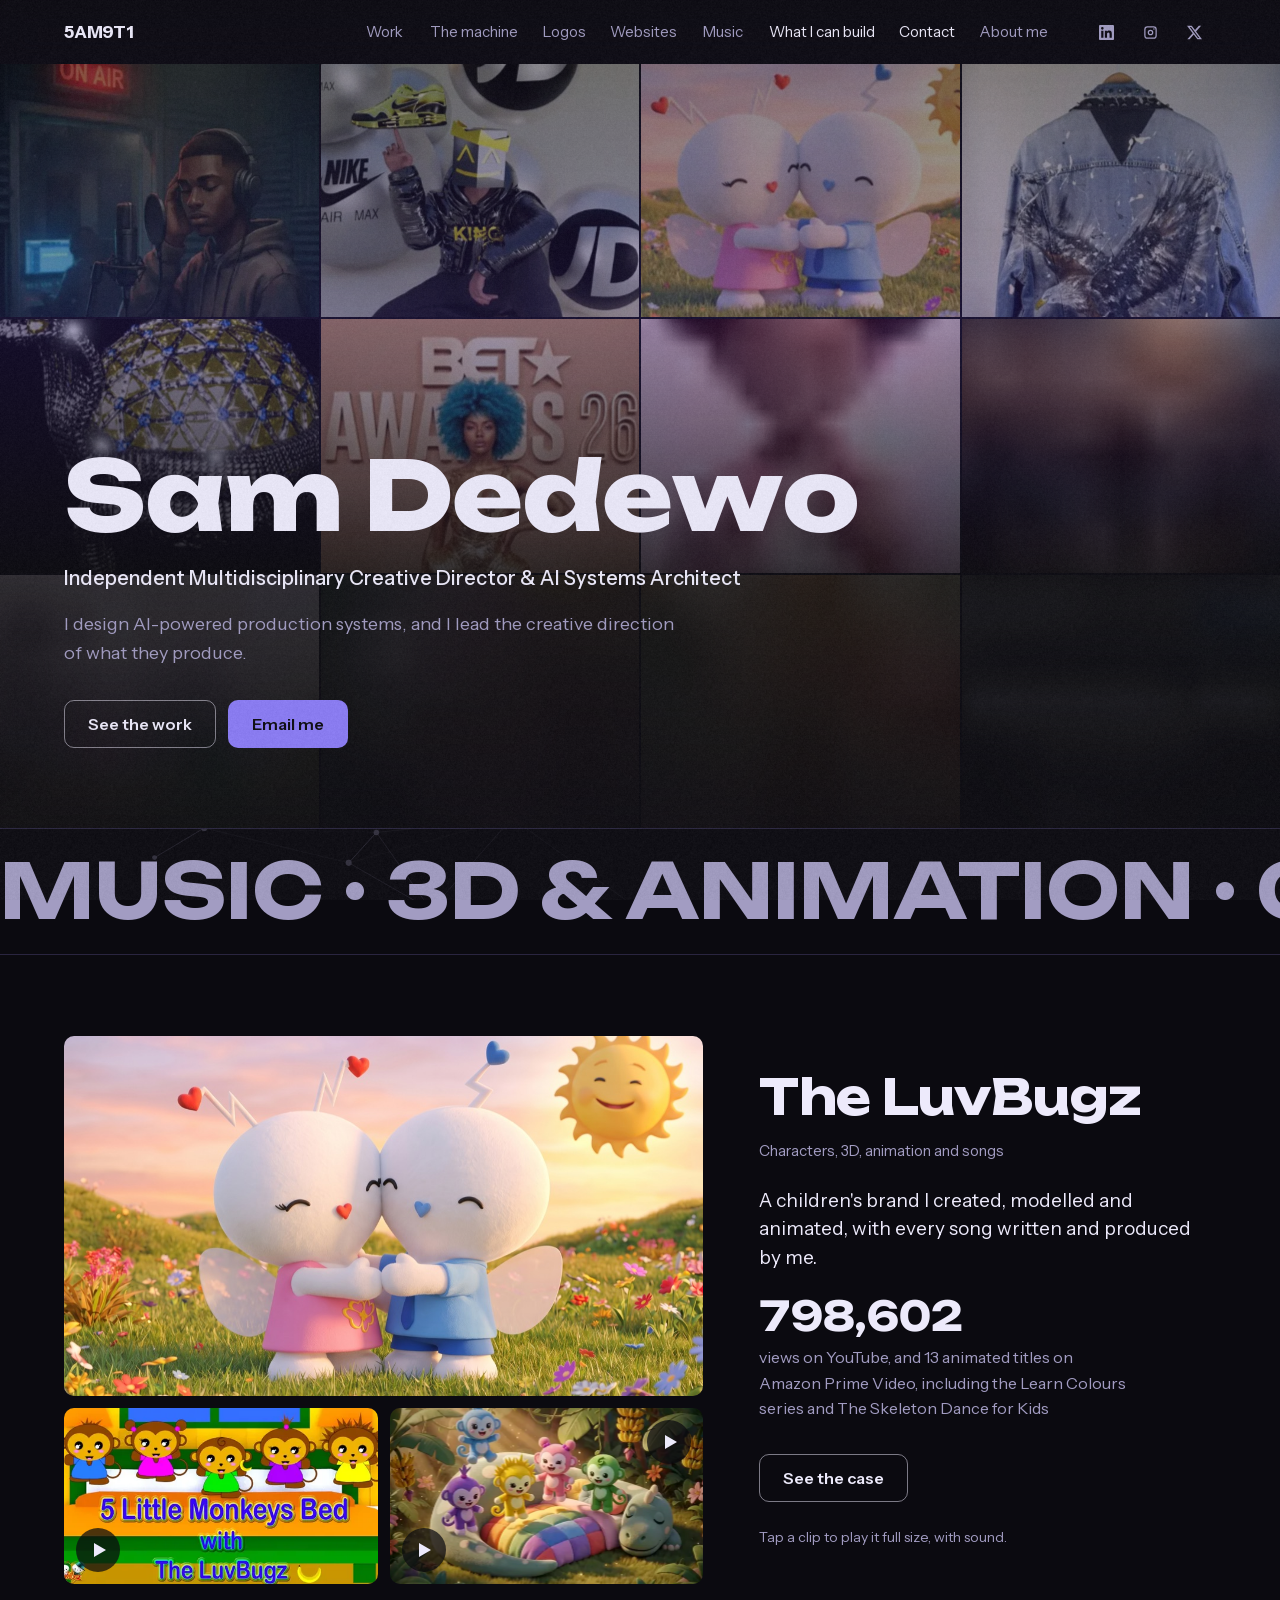
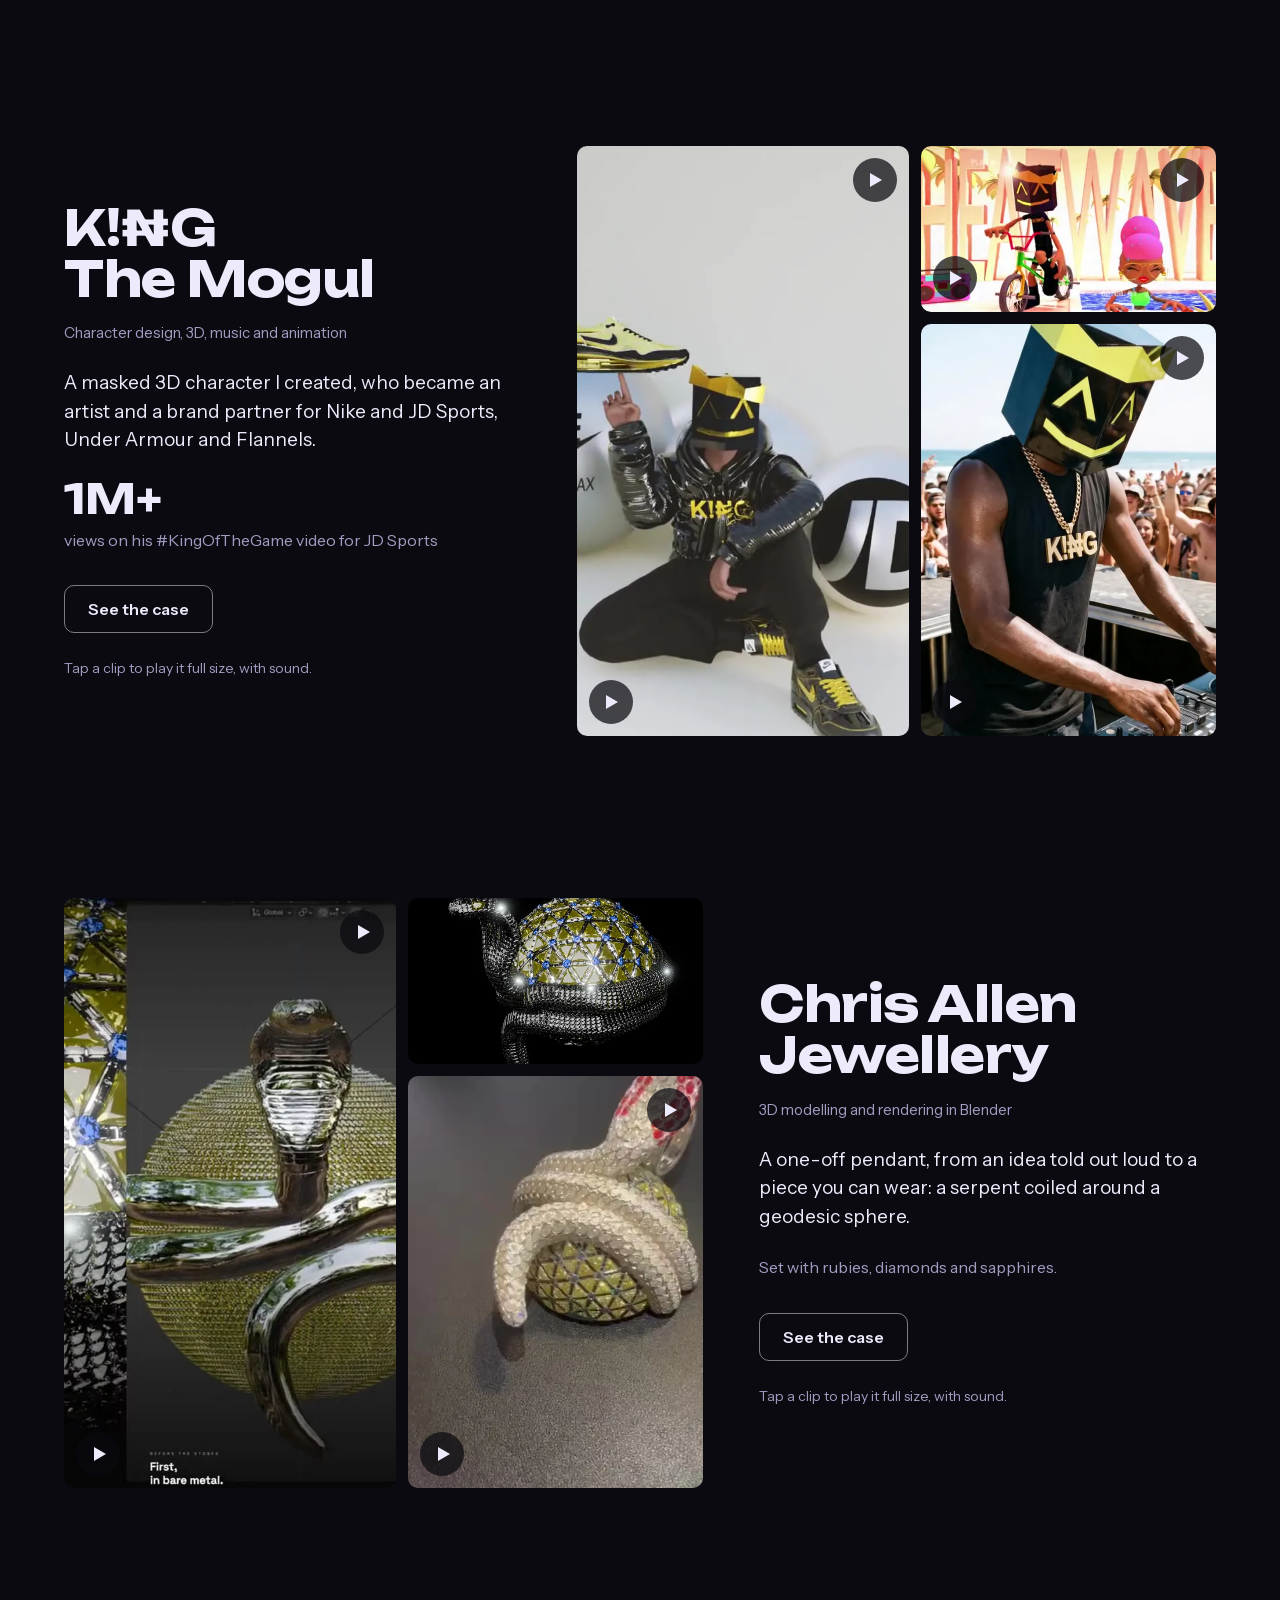
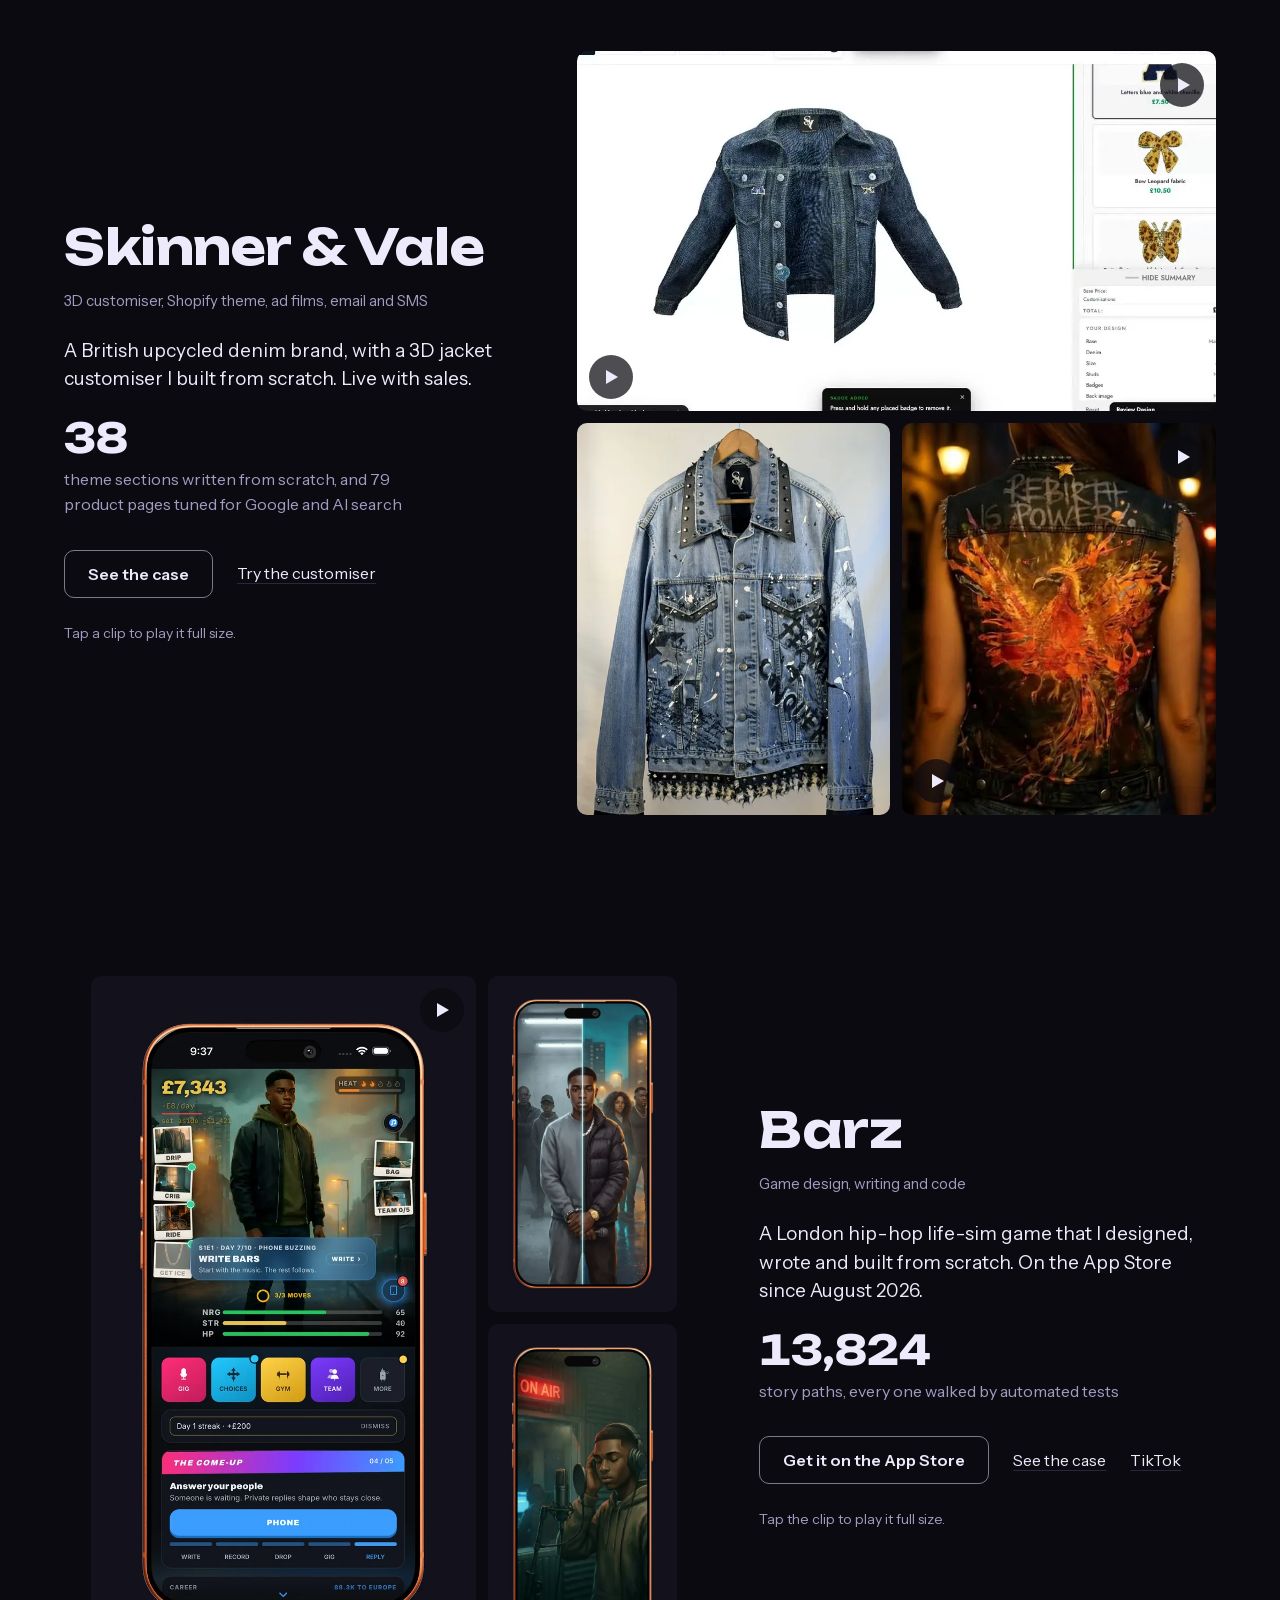
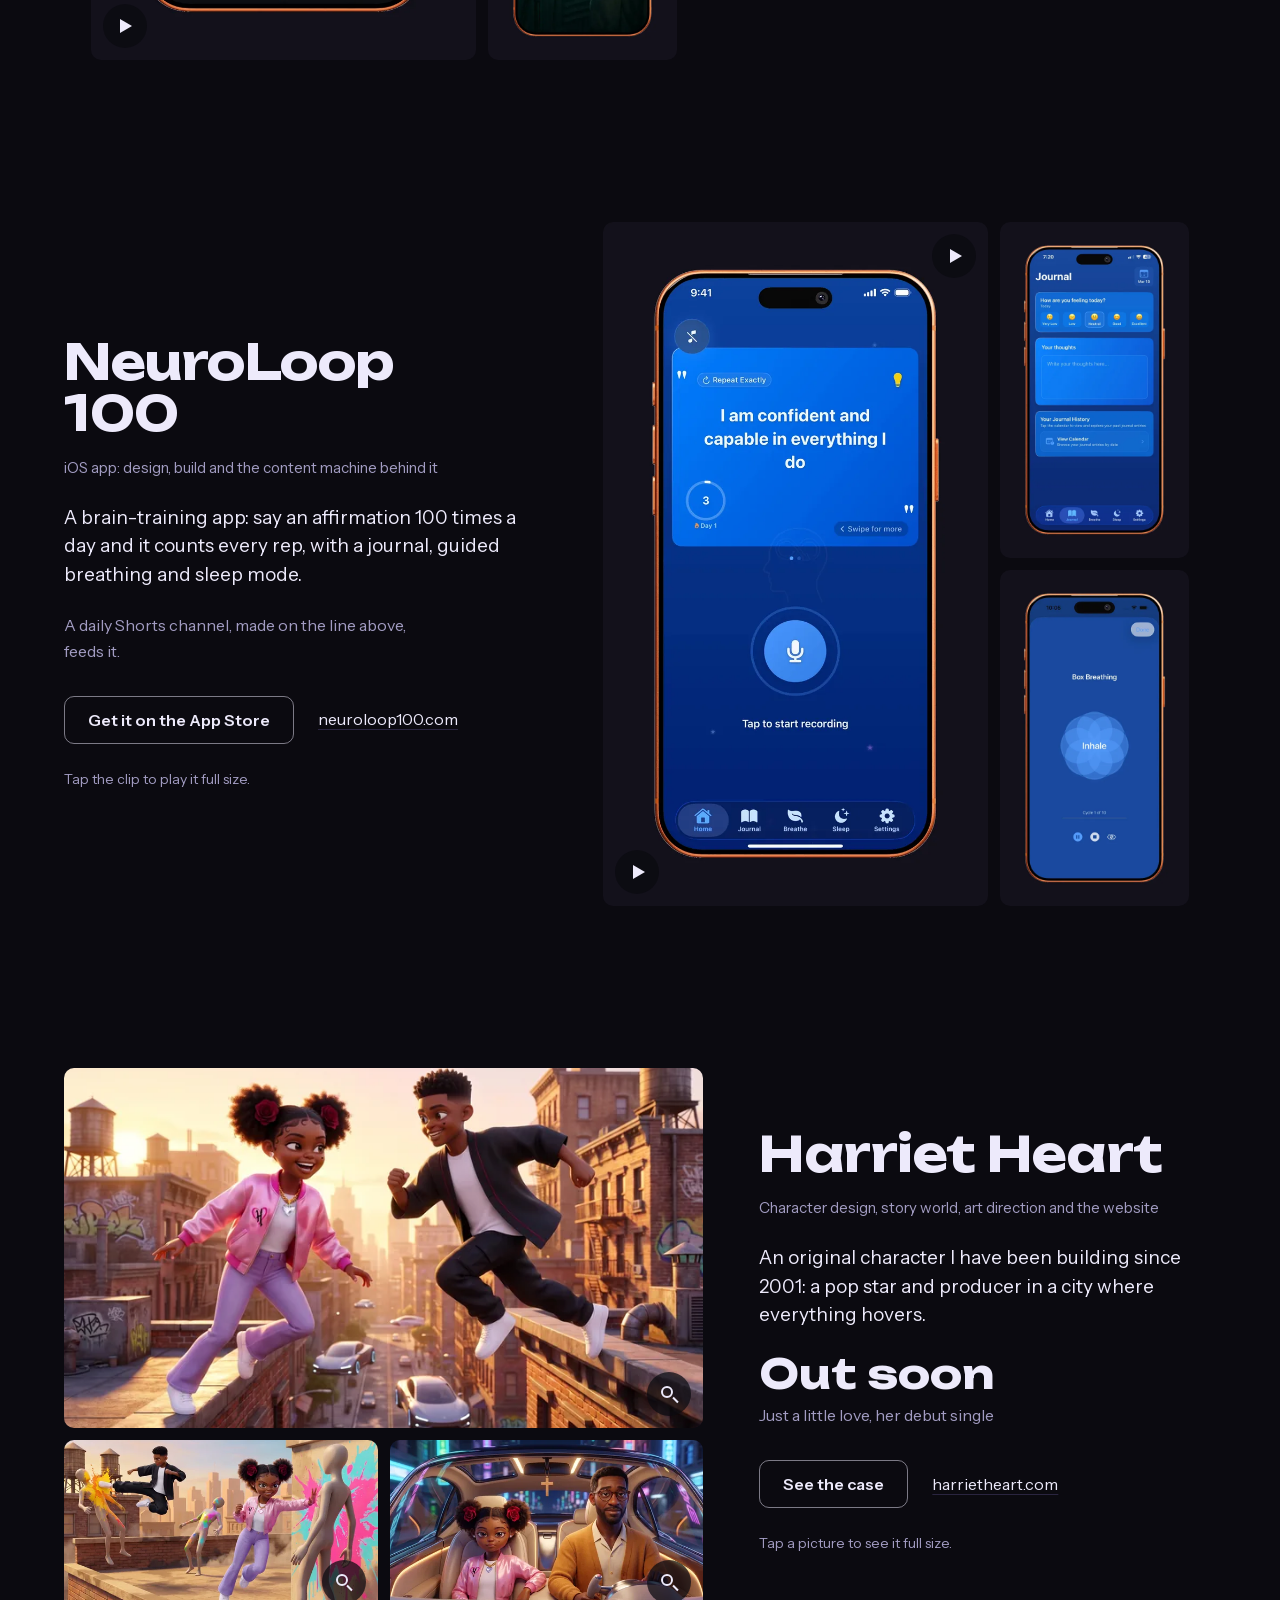
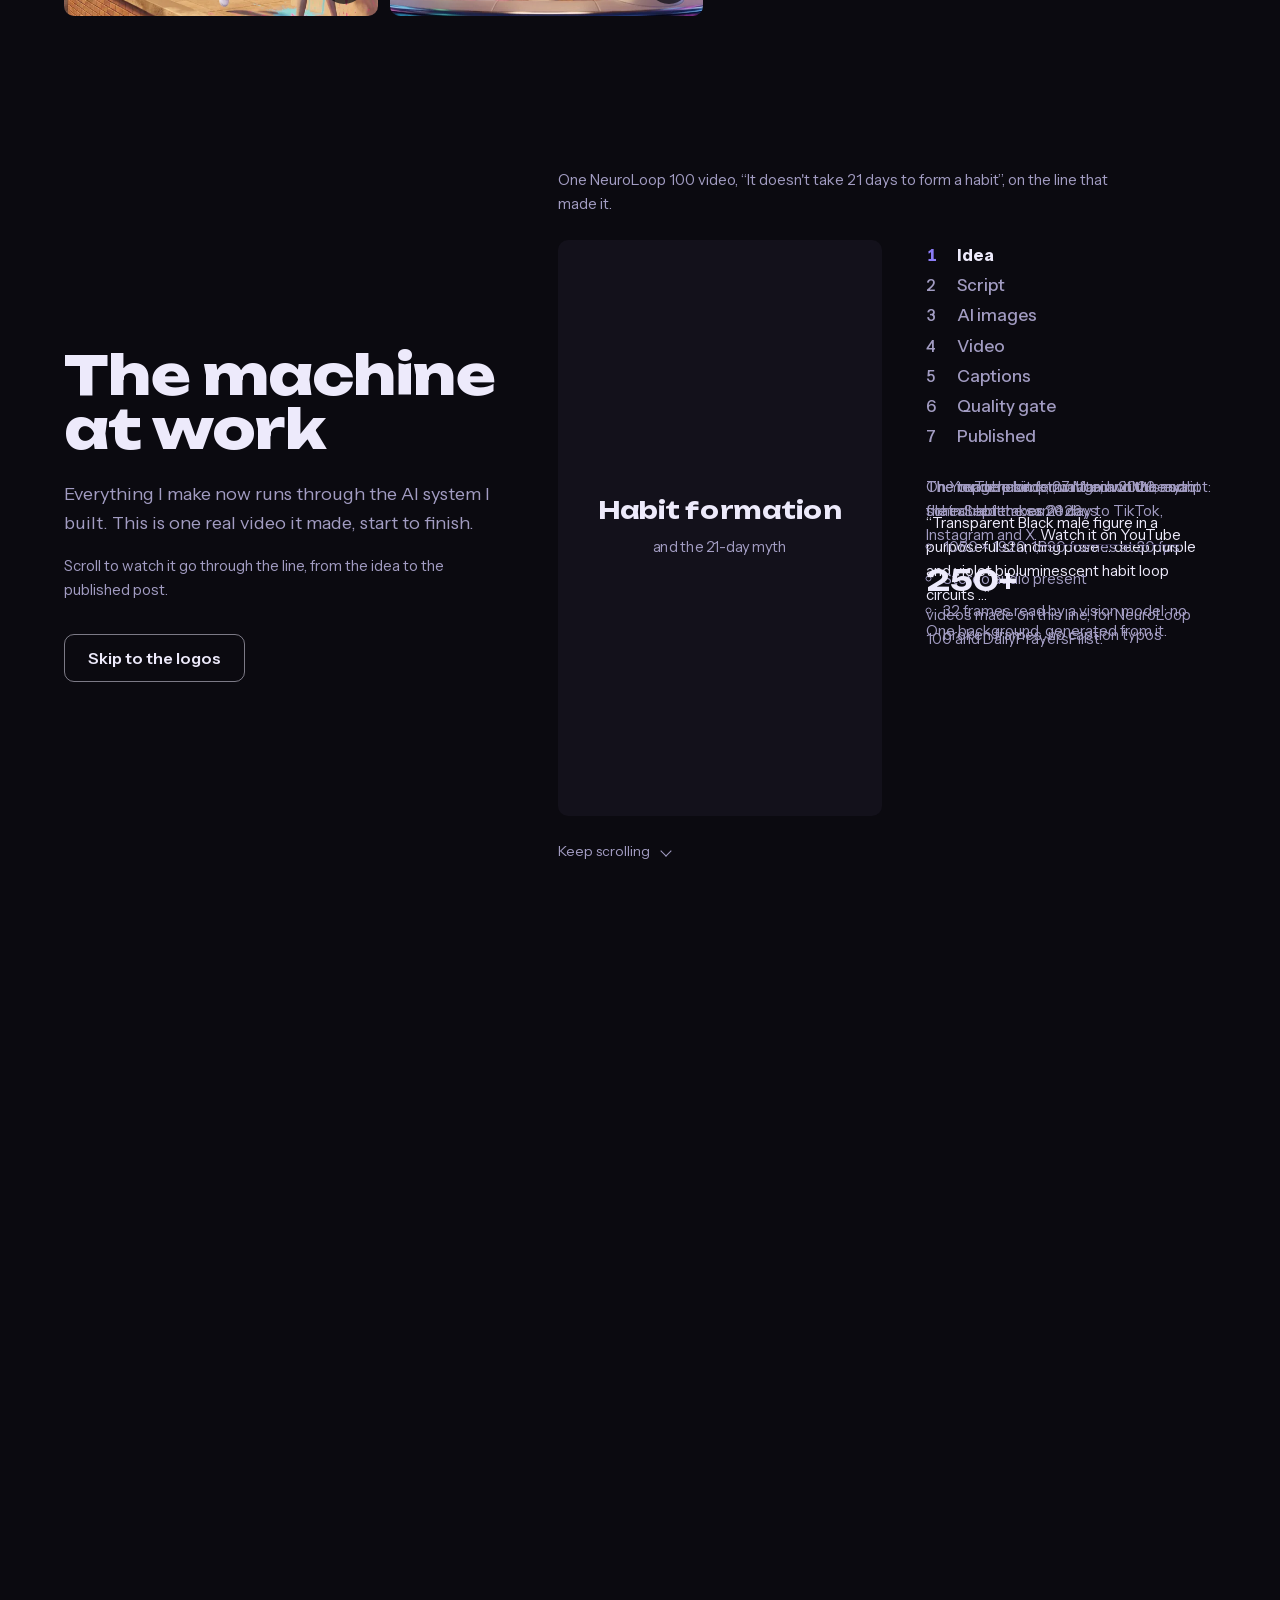
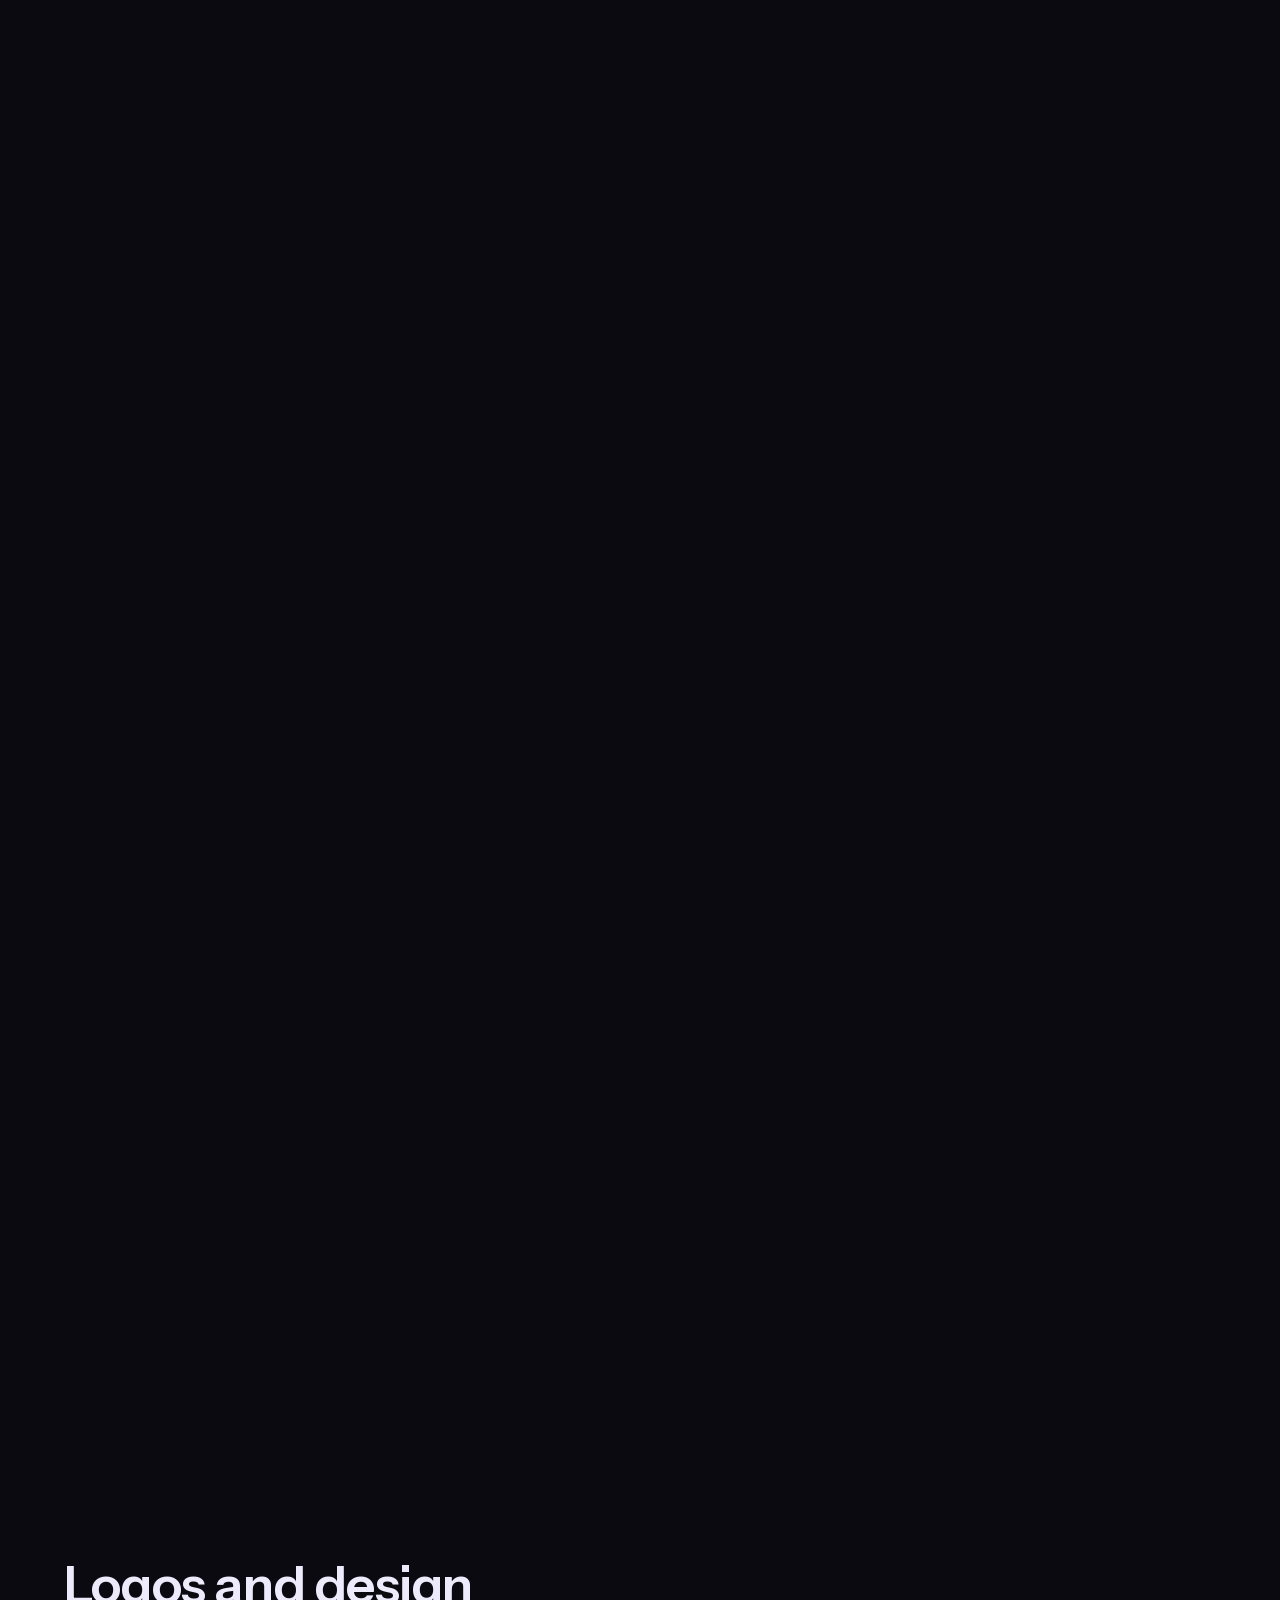
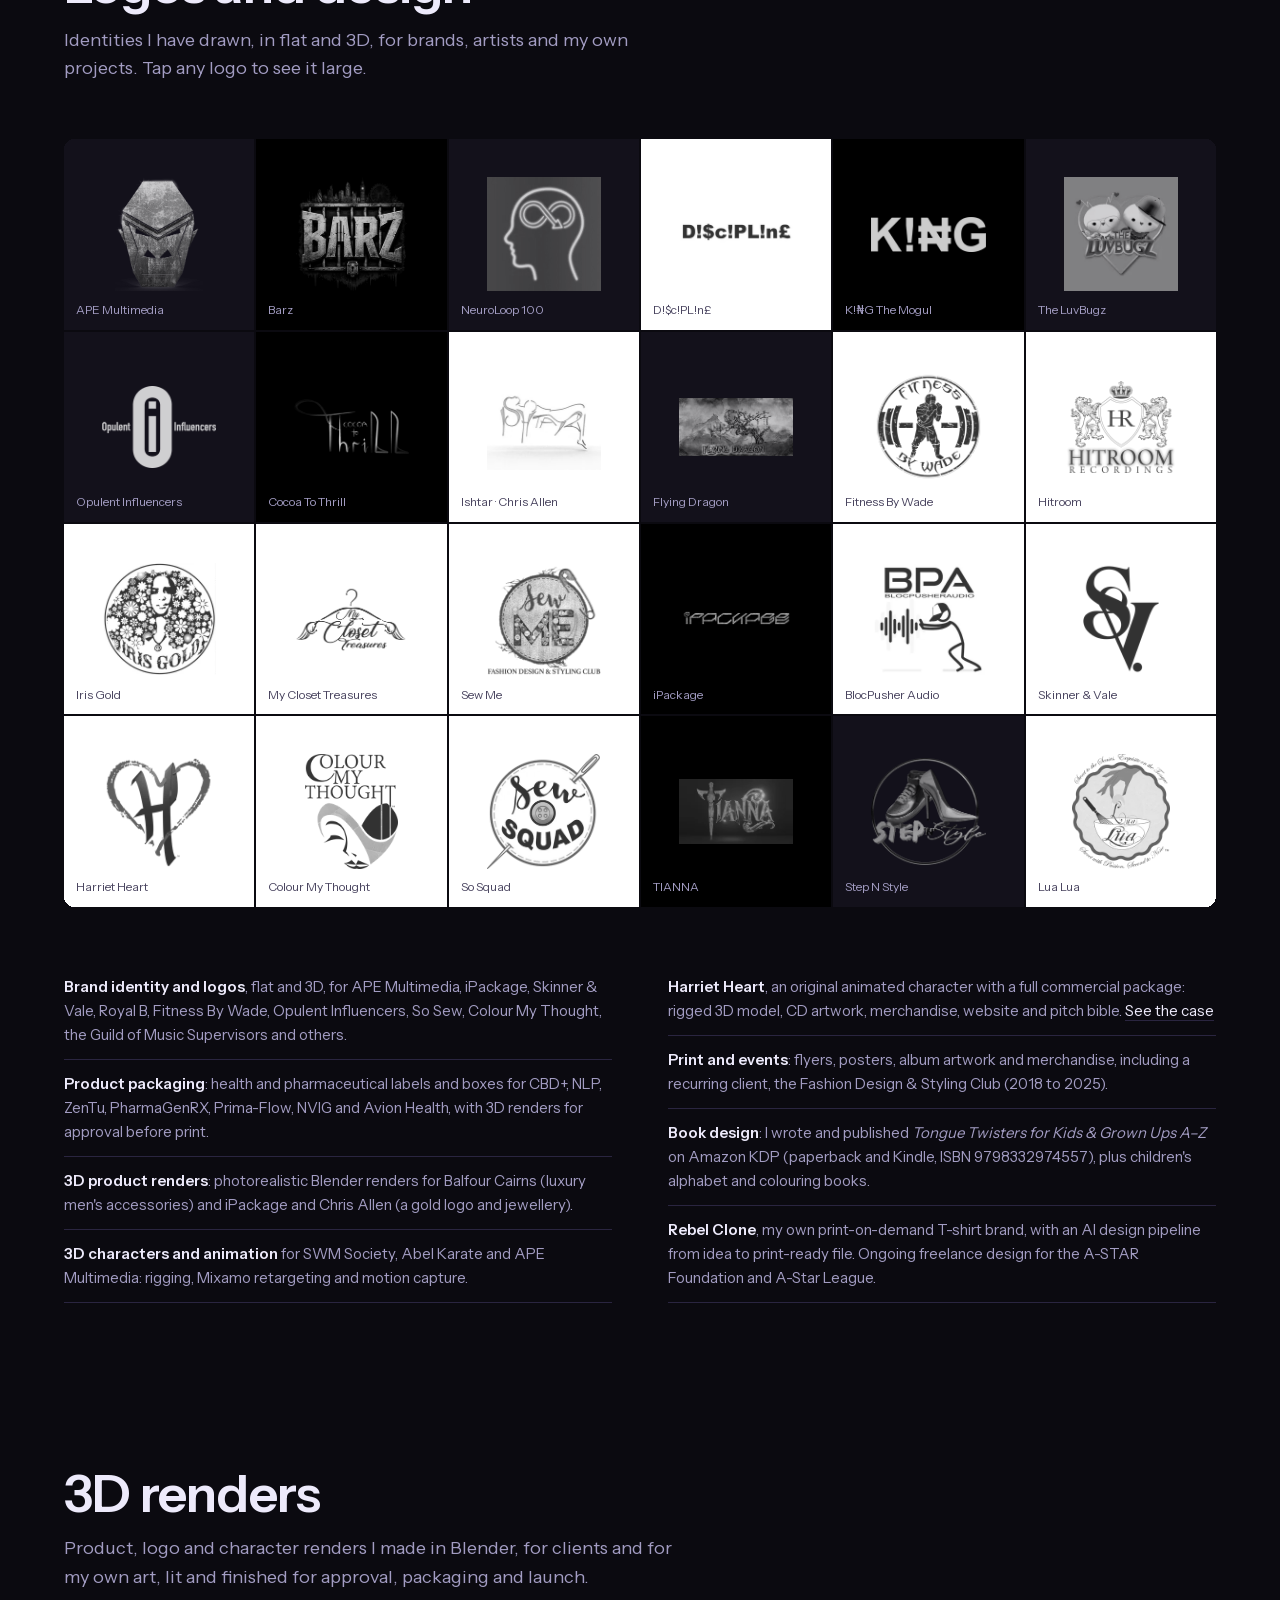
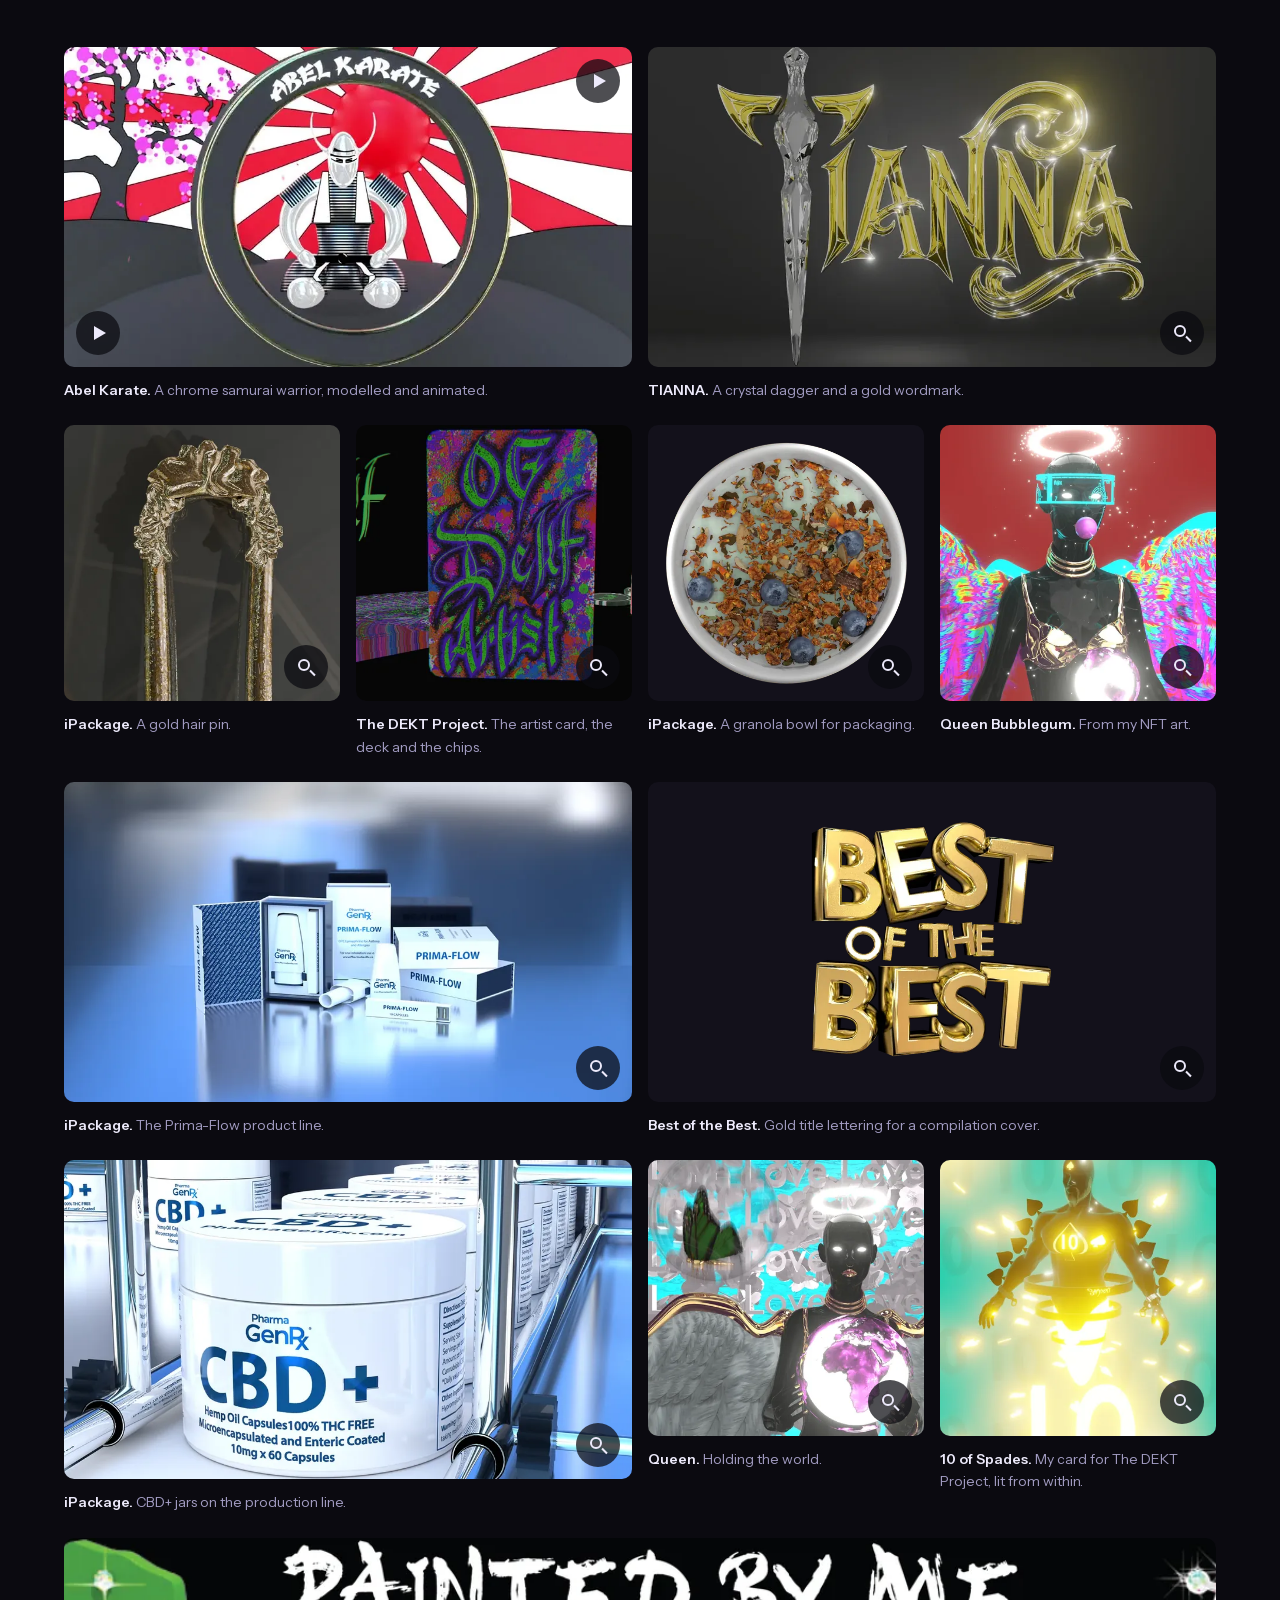
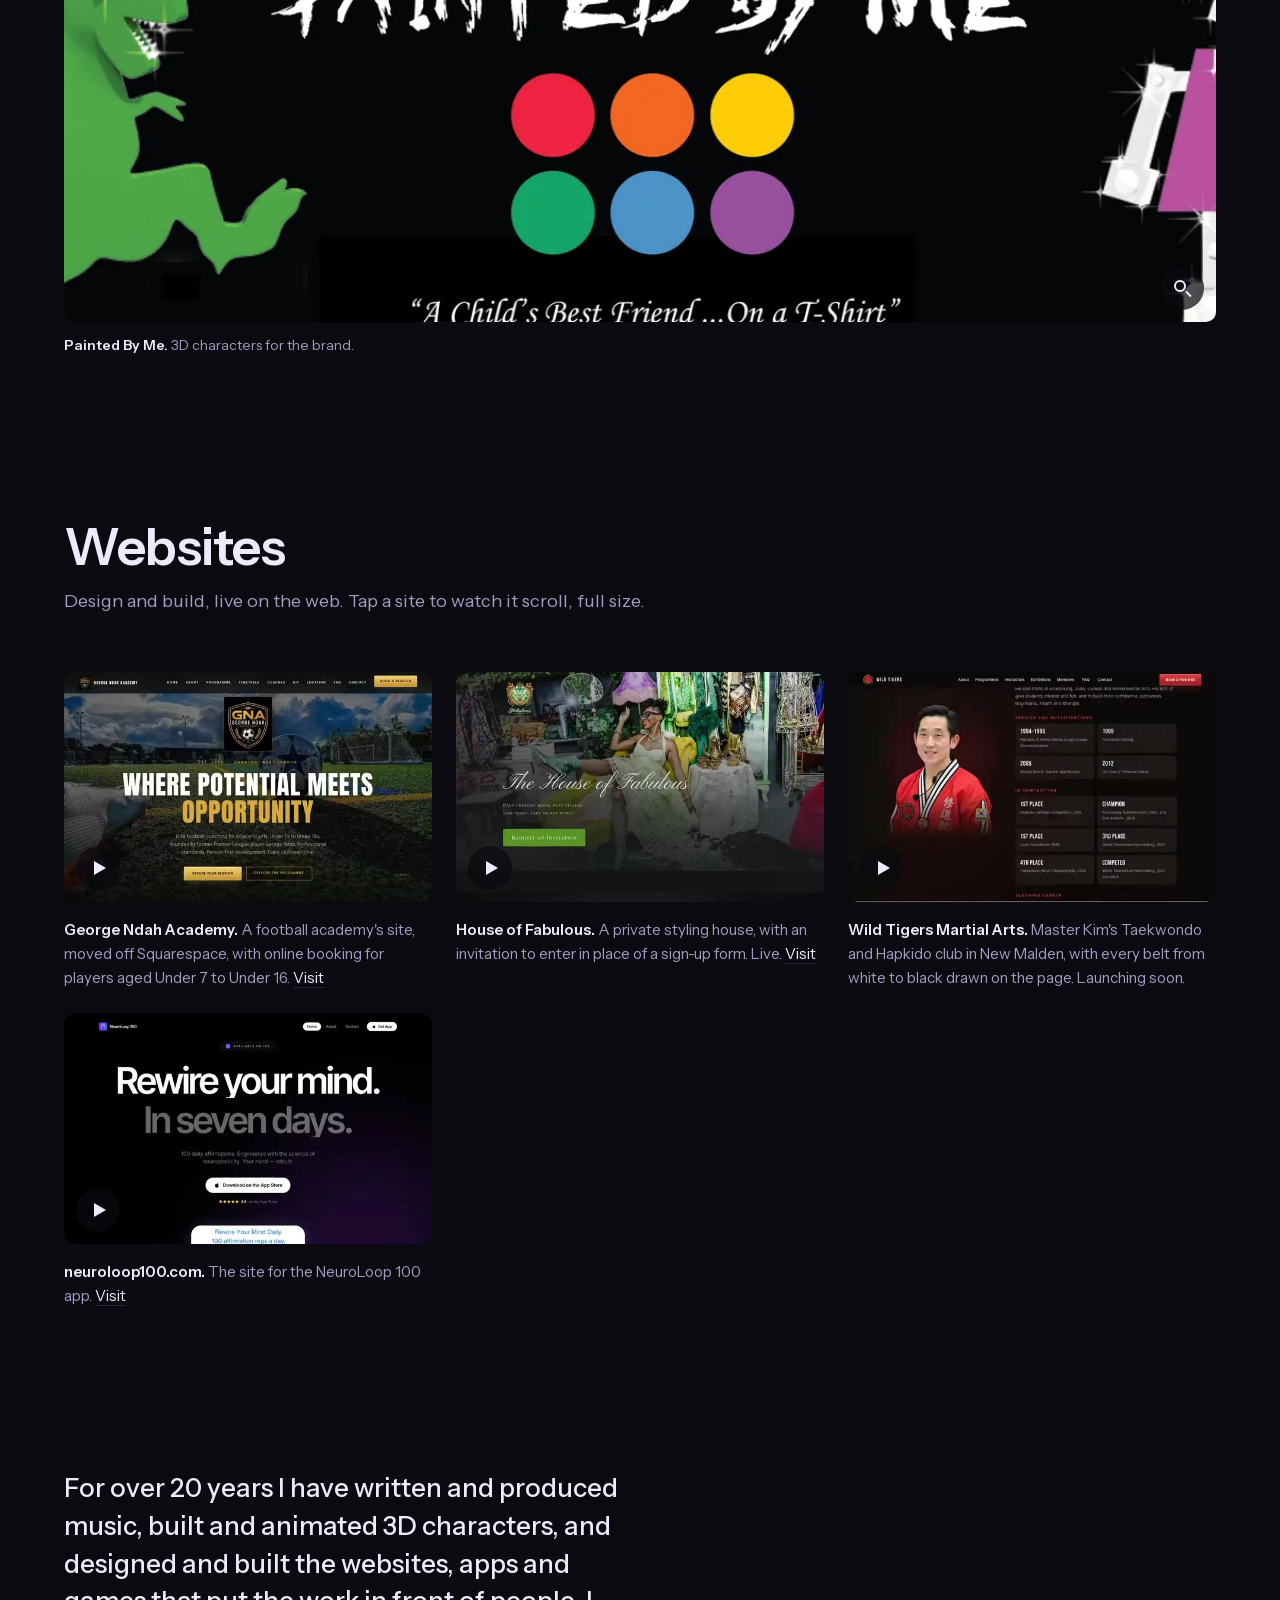
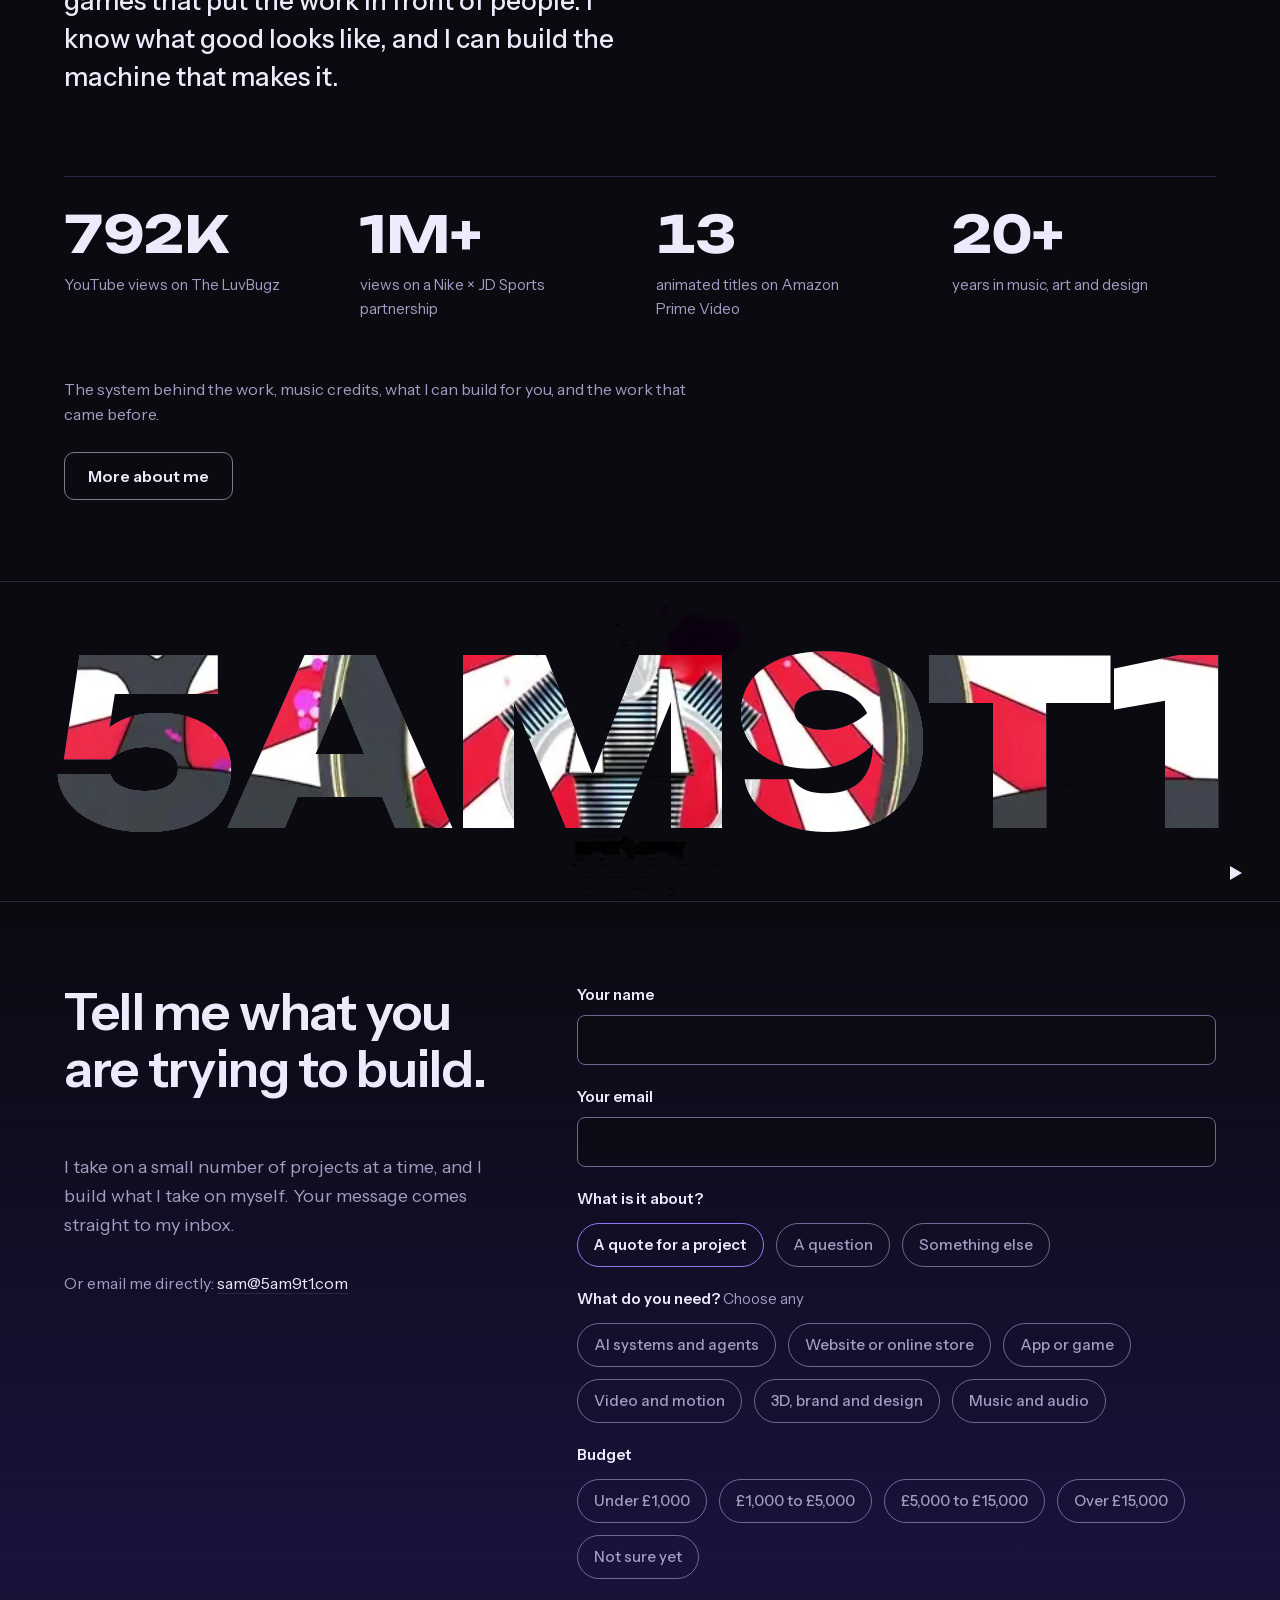
==== commit 19589e83: "Websites: Wild Tigers film renamed site-wt-v2.mp4 so cached browsers fetch the slower version (films" ====
--- a/index.html
+++ b/index.html
@@ -423,13 +423,13 @@
       "@type": "VideoObject",
       "name": "Wild Tigers Martial Arts, from the top of the page to the bottom",
       "description": "Wild Tigers Martial Arts, a website by Sam Dedewo for a Taekwondo and Hapkido club in New Malden, scrolled from top to bottom.",
-      "thumbnailUrl": "https://5am9t1.com/assets/media/site-wt-poster.jpg",
+      "thumbnailUrl": "https://5am9t1.com/assets/opt/site-wt-poster.webp",
       "uploadDate": "2026-11-08",
       "duration": "PT41S",
       "creator": {
         "@id": "https://5am9t1.com/#sam"
       },
-      "contentUrl": "https://5am9t1.com/assets/media/site-wt.mp4"
+      "contentUrl": "https://5am9t1.com/assets/media/site-wt-v2.mp4"
     },
     {
       "@type": "VideoObject",
@@ -1041,7 +1041,7 @@
           <p><strong>House of Fabulous.</strong> A private styling house, with an invitation to enter in place of a sign-up form. Live. <a class="link" href="https://thehouseoffabulous.com/">Visit</a></p>
         </li>
         <li>
-          <figure class="g-tile"><img data-lqip style="background:url([data-uri]) center/cover" src="/assets/opt/site-wt-poster.webp" alt="Master Kim's section of the Wild Tigers Martial Arts website" width="960" height="600" loading="lazy" decoding="async"><button class="g-open" type="button" data-src="/assets/media/site-wt.mp4" data-title="Wild Tigers Martial Arts, from the top of the page to the bottom" aria-label="Play the Wild Tigers Martial Arts website scrolling, full size"><span class="g-play" aria-hidden="true"></span></button></figure>
+          <figure class="g-tile"><img data-lqip style="background:url([data-uri]) center/cover" src="/assets/opt/site-wt-poster.webp" alt="Master Kim's section of the Wild Tigers Martial Arts website" width="960" height="600" loading="lazy" decoding="async"><button class="g-open" type="button" data-src="/assets/media/site-wt-v2.mp4" data-title="Wild Tigers Martial Arts, from the top of the page to the bottom" aria-label="Play the Wild Tigers Martial Arts website scrolling, full size"><span class="g-play" aria-hidden="true"></span></button></figure>
           <p><strong>Wild Tigers Martial Arts.</strong> Master Kim's Taekwondo and Hapkido club in New Malden, with every belt from white to black drawn on the page. Launching soon.</p>
         </li>
         <li>
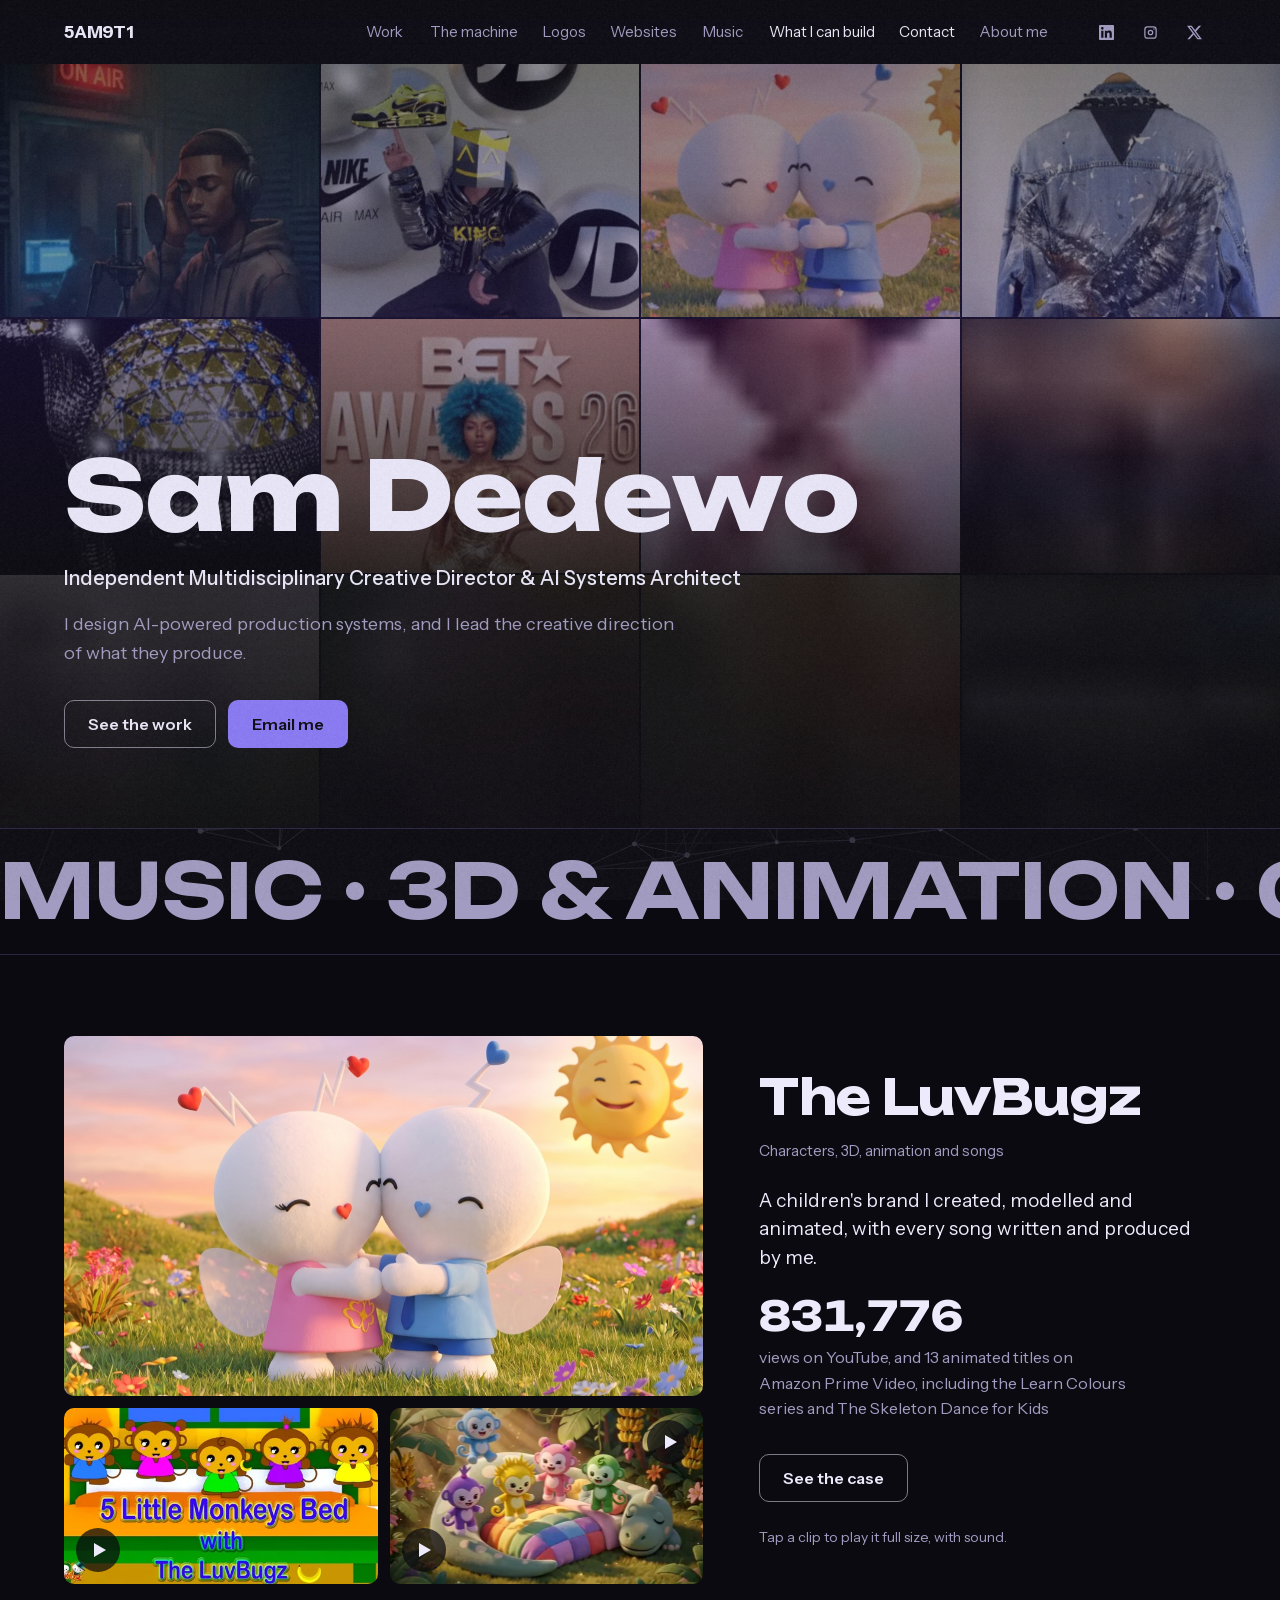
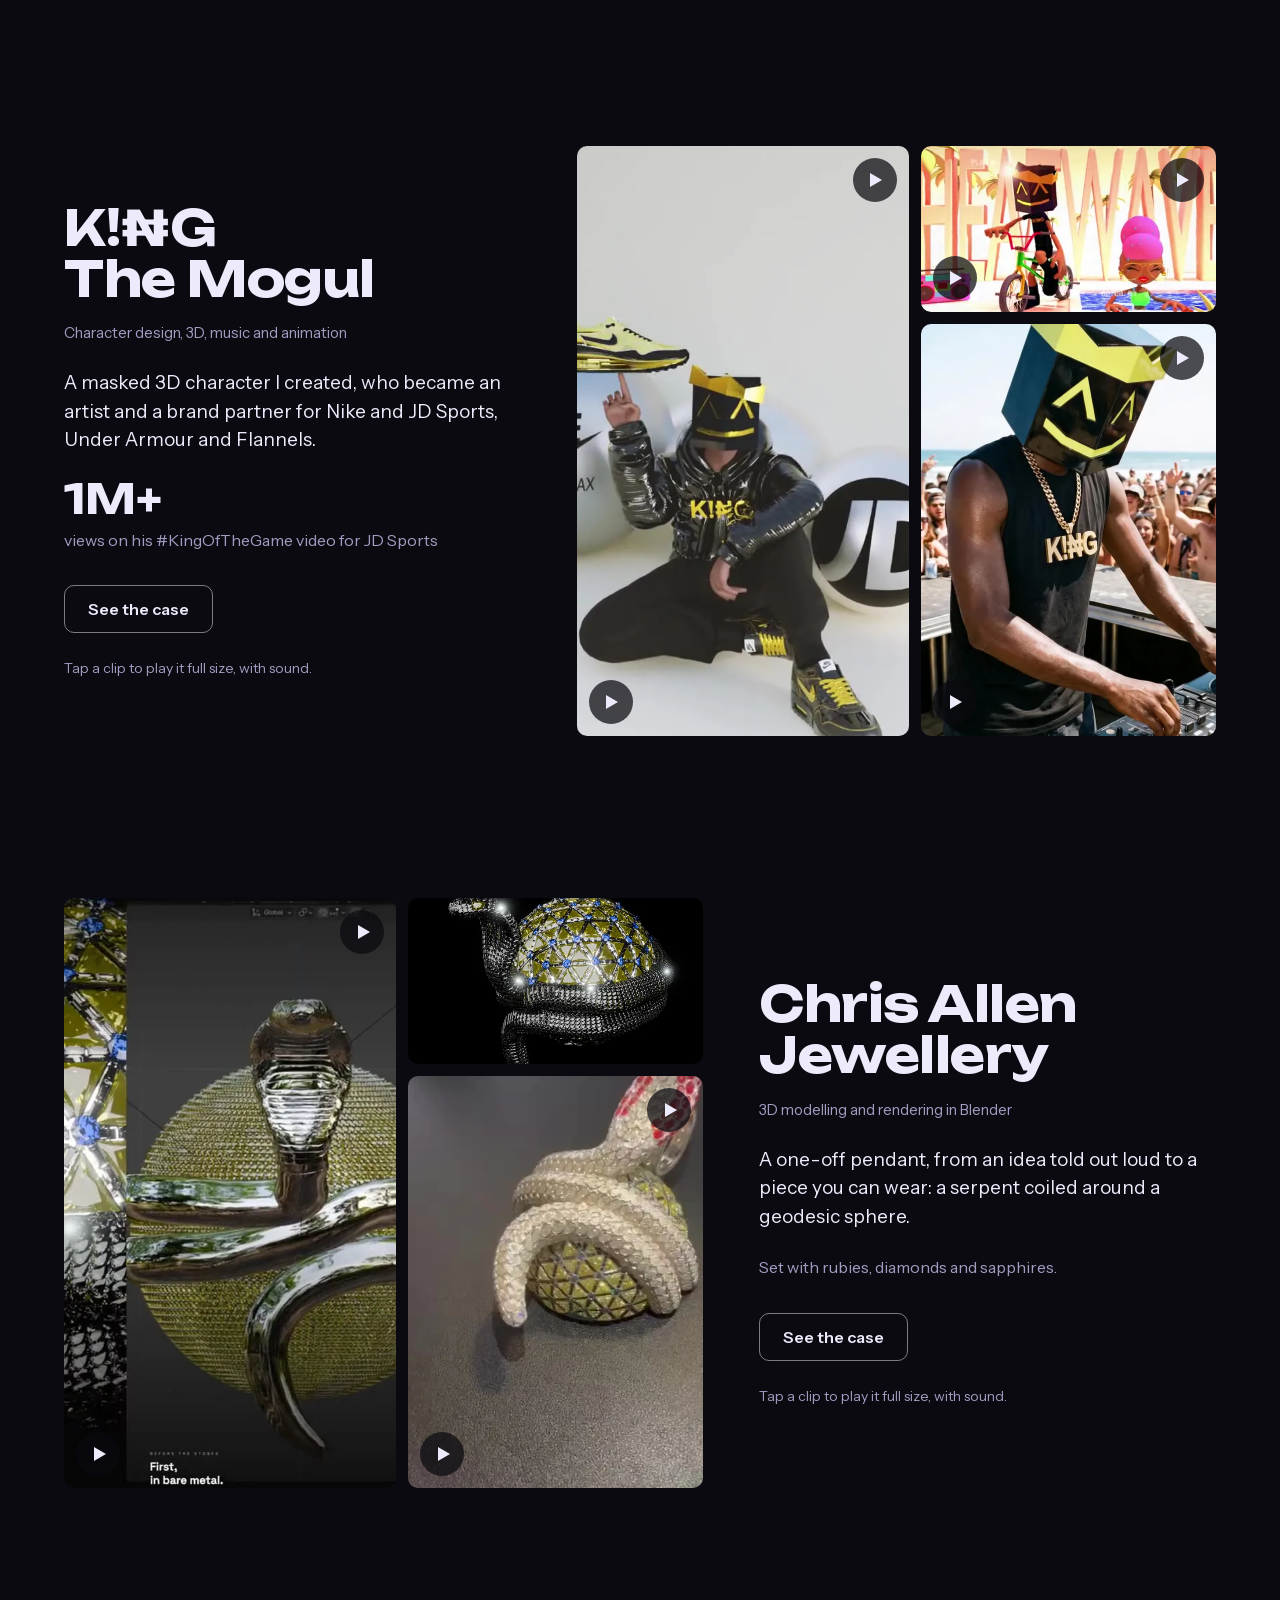
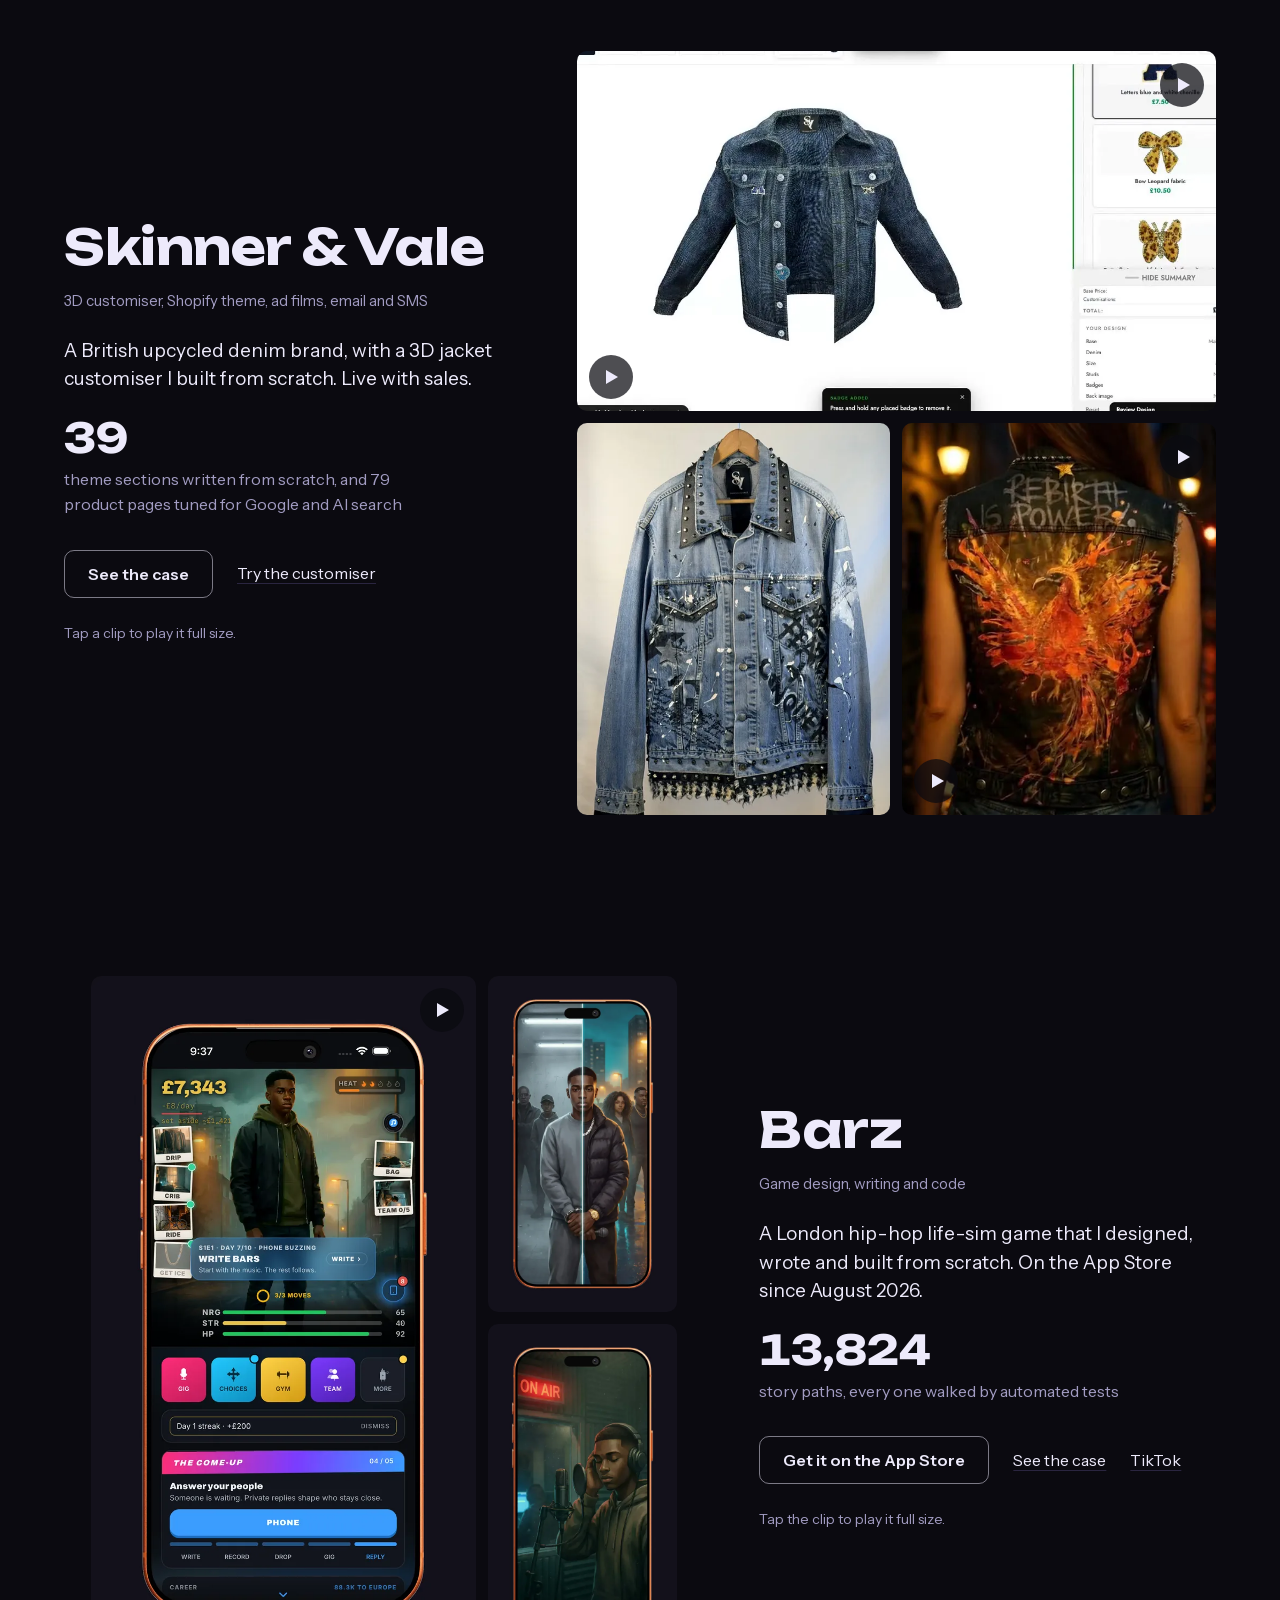
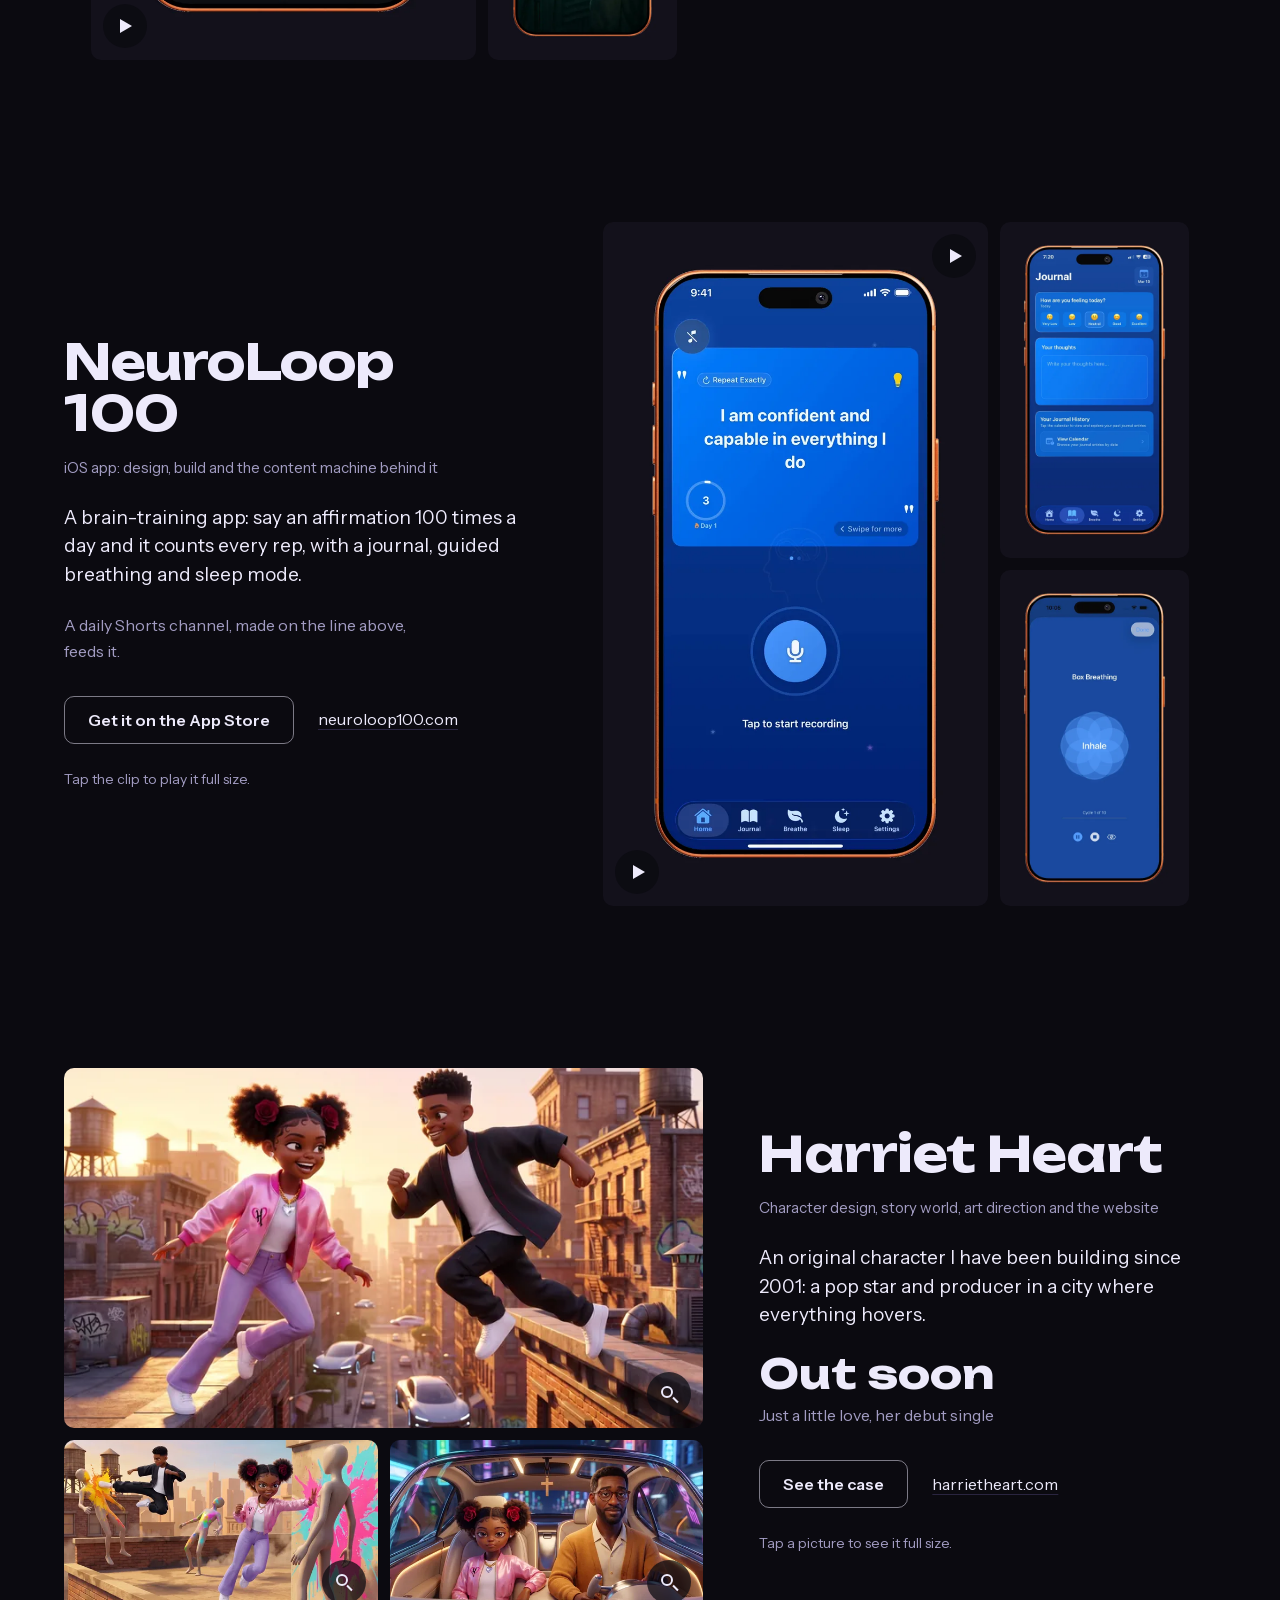
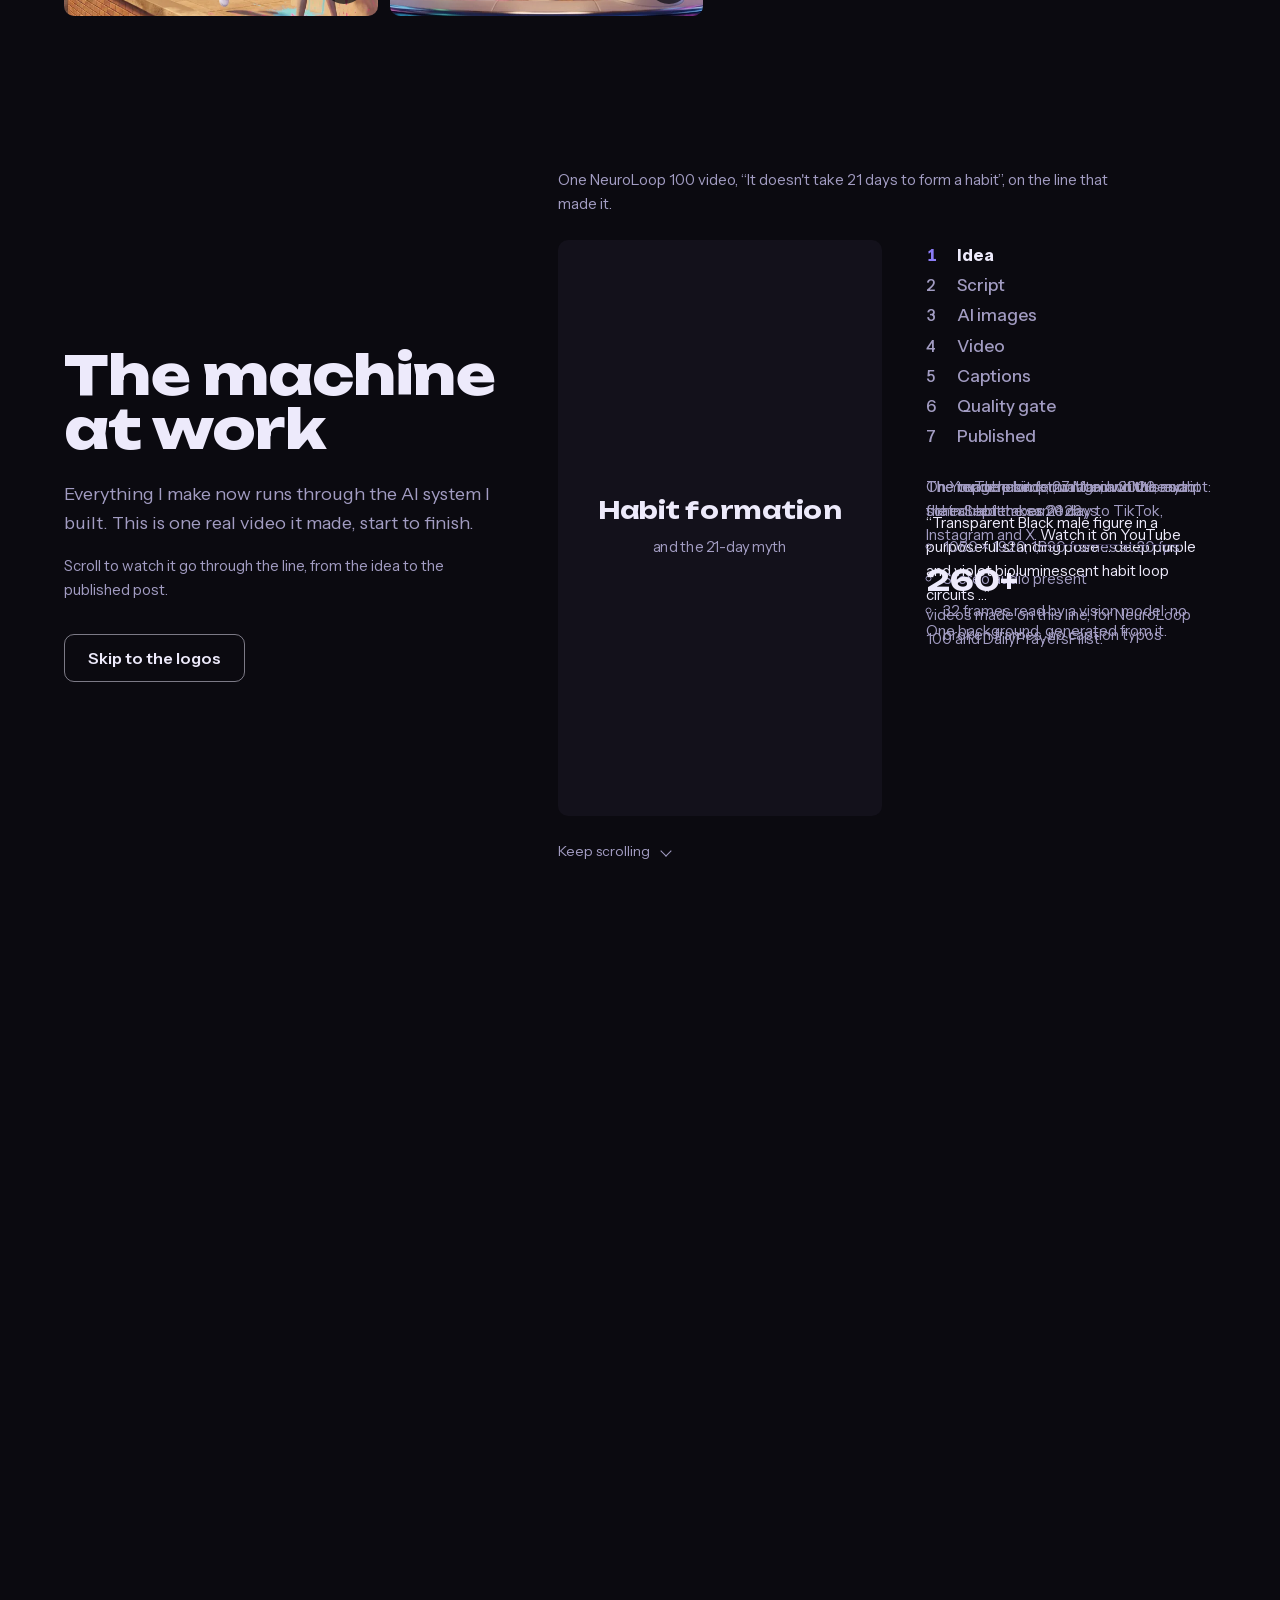
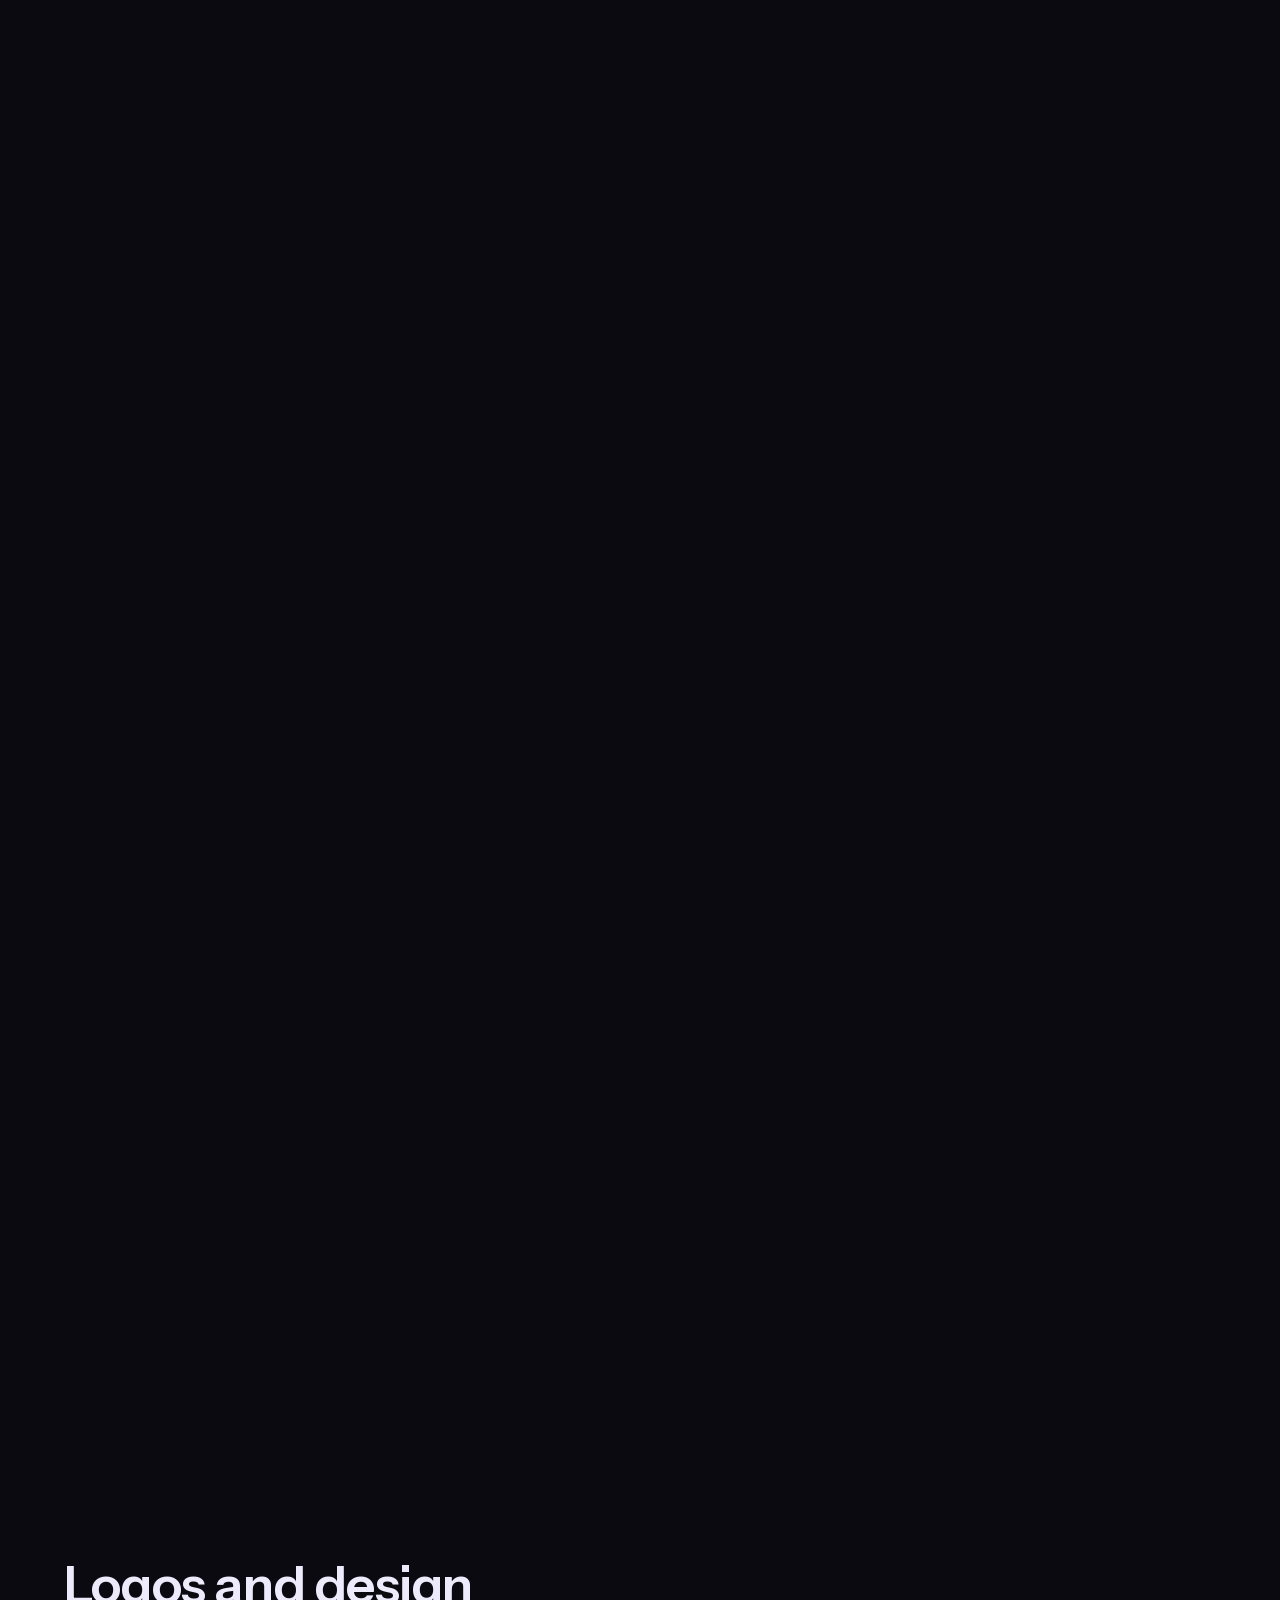
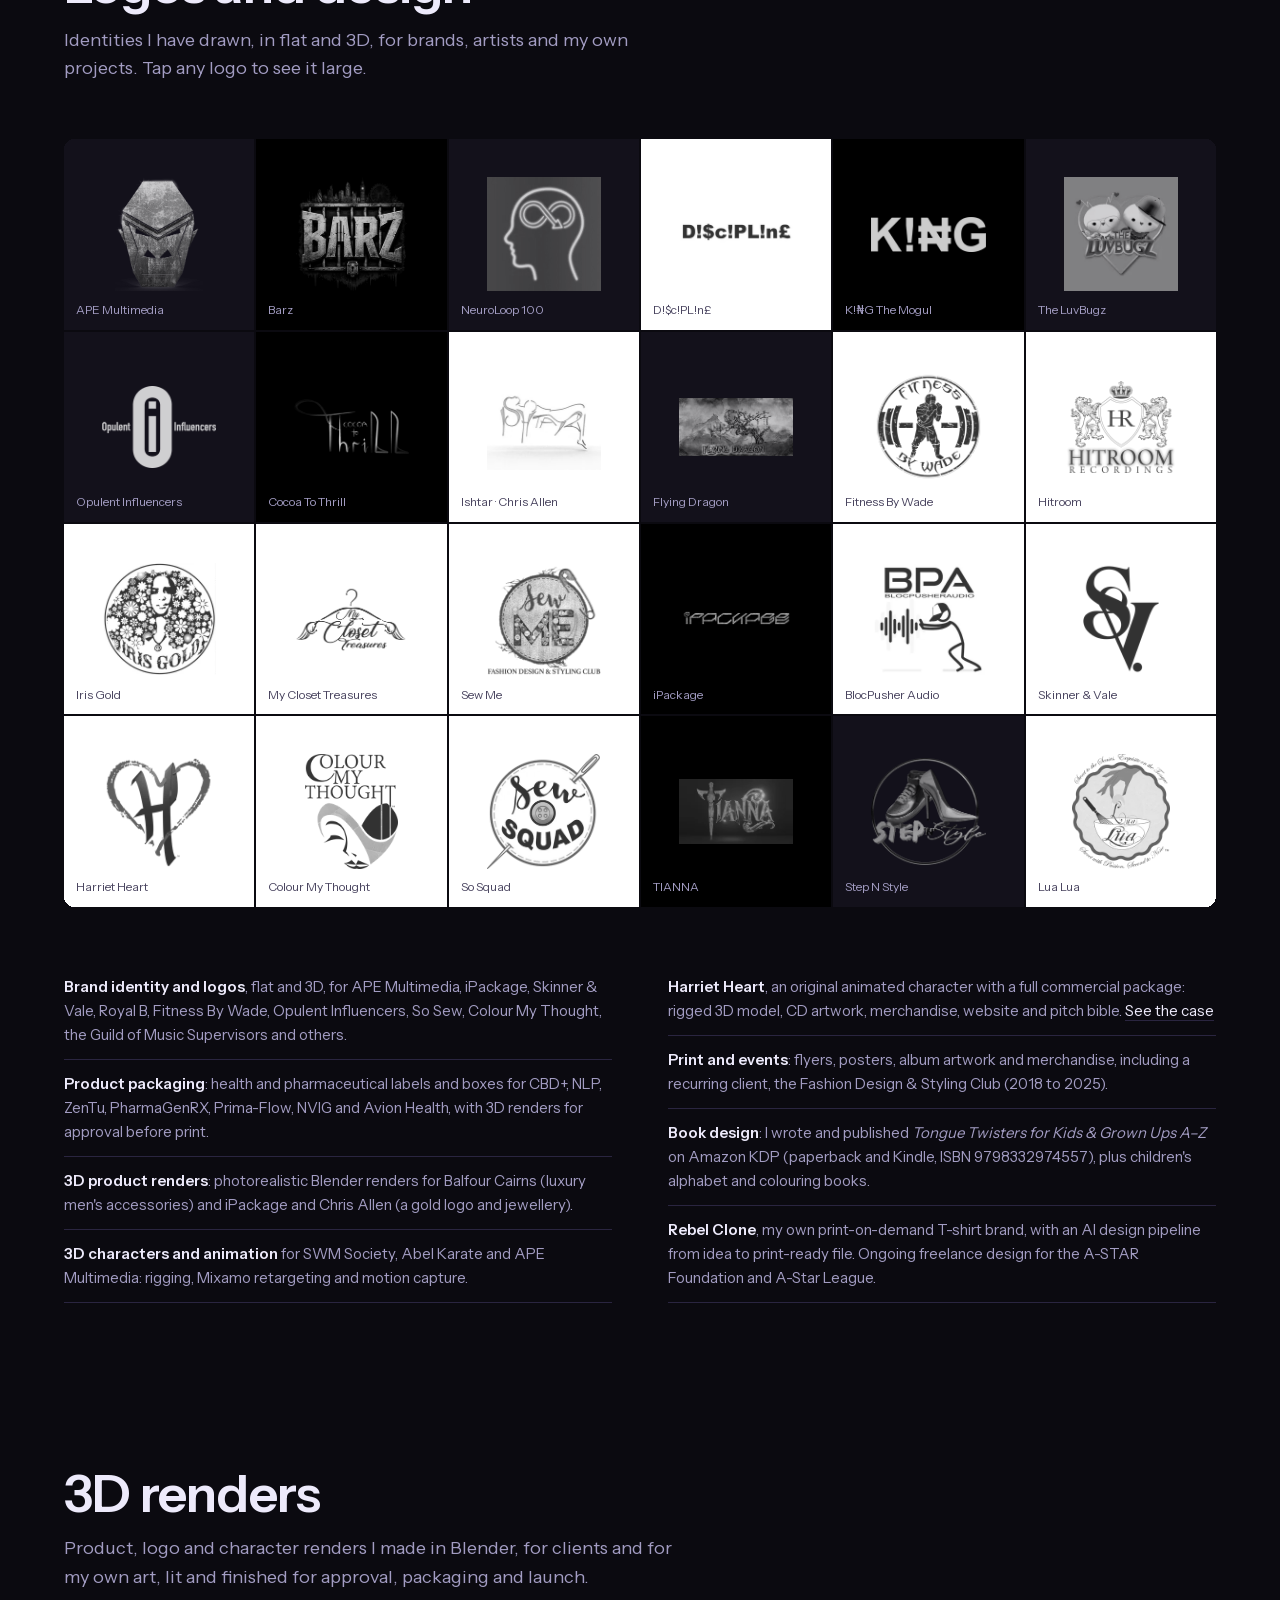
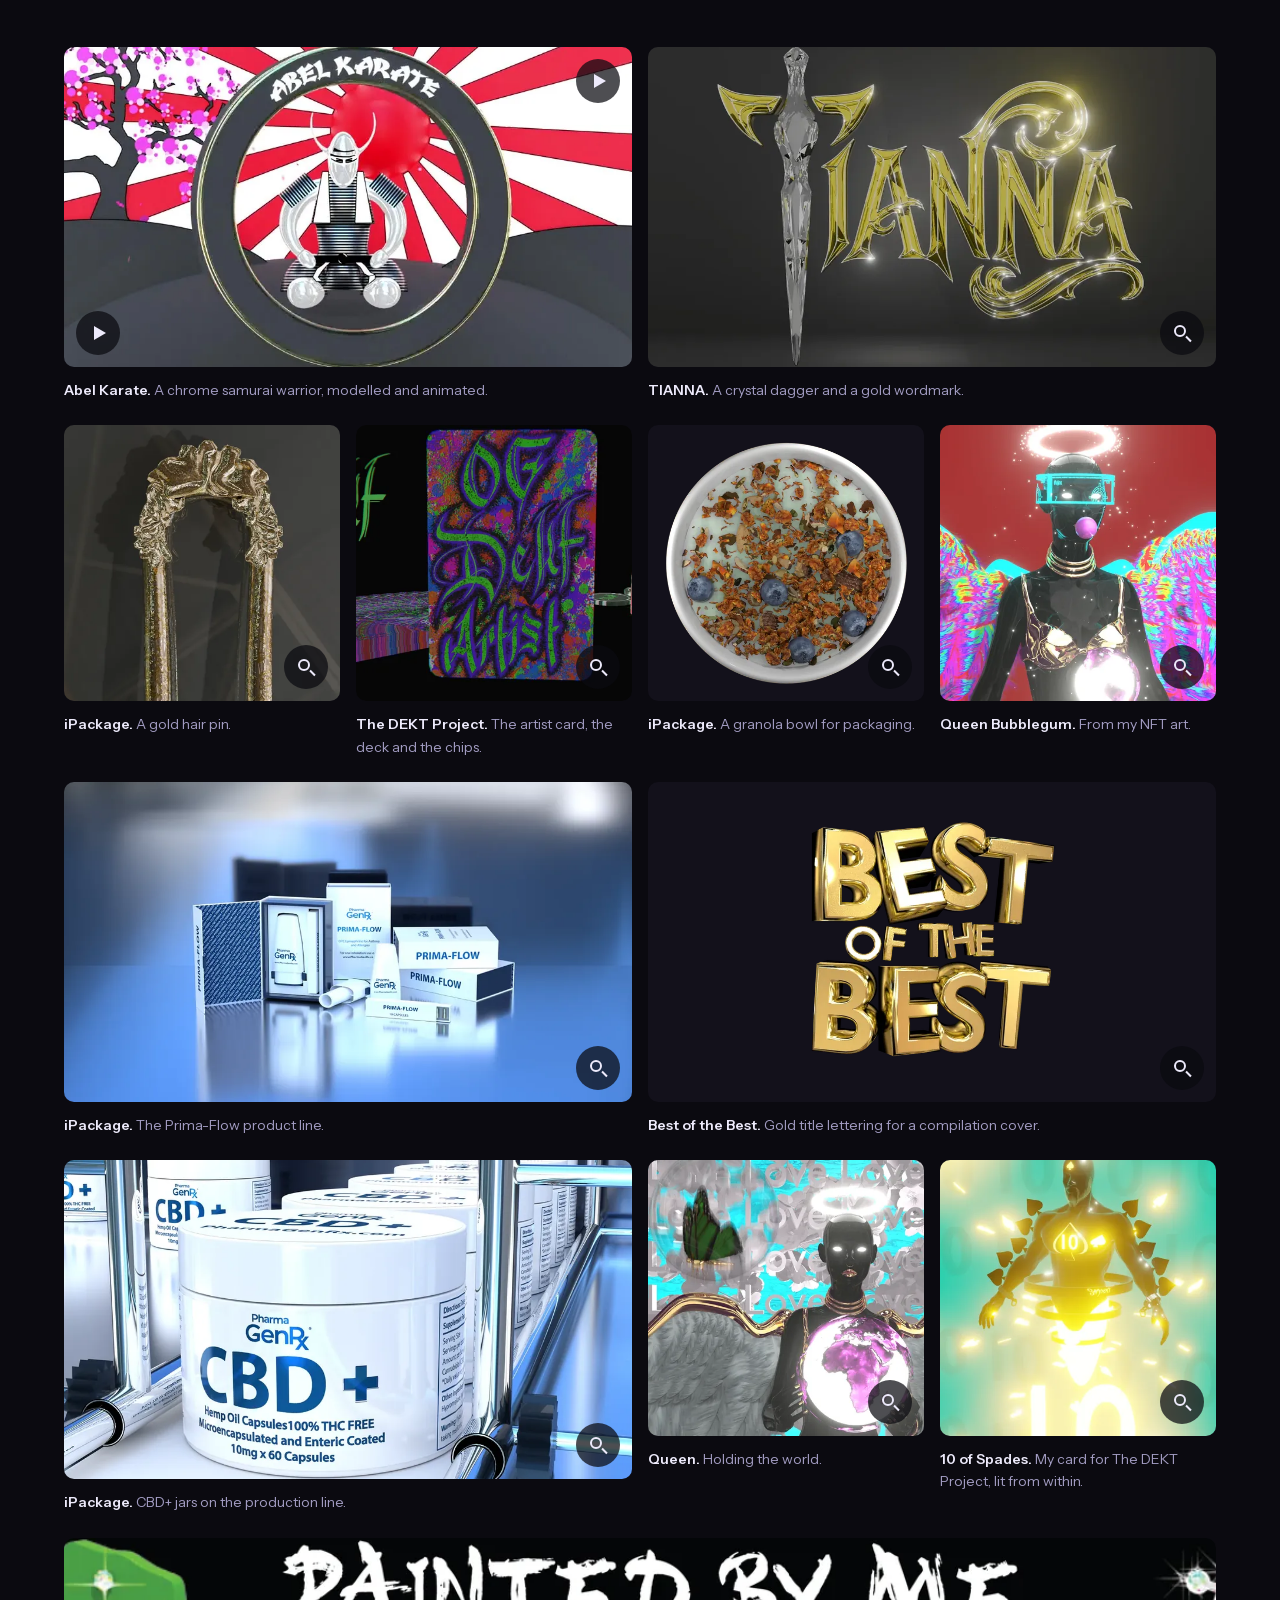
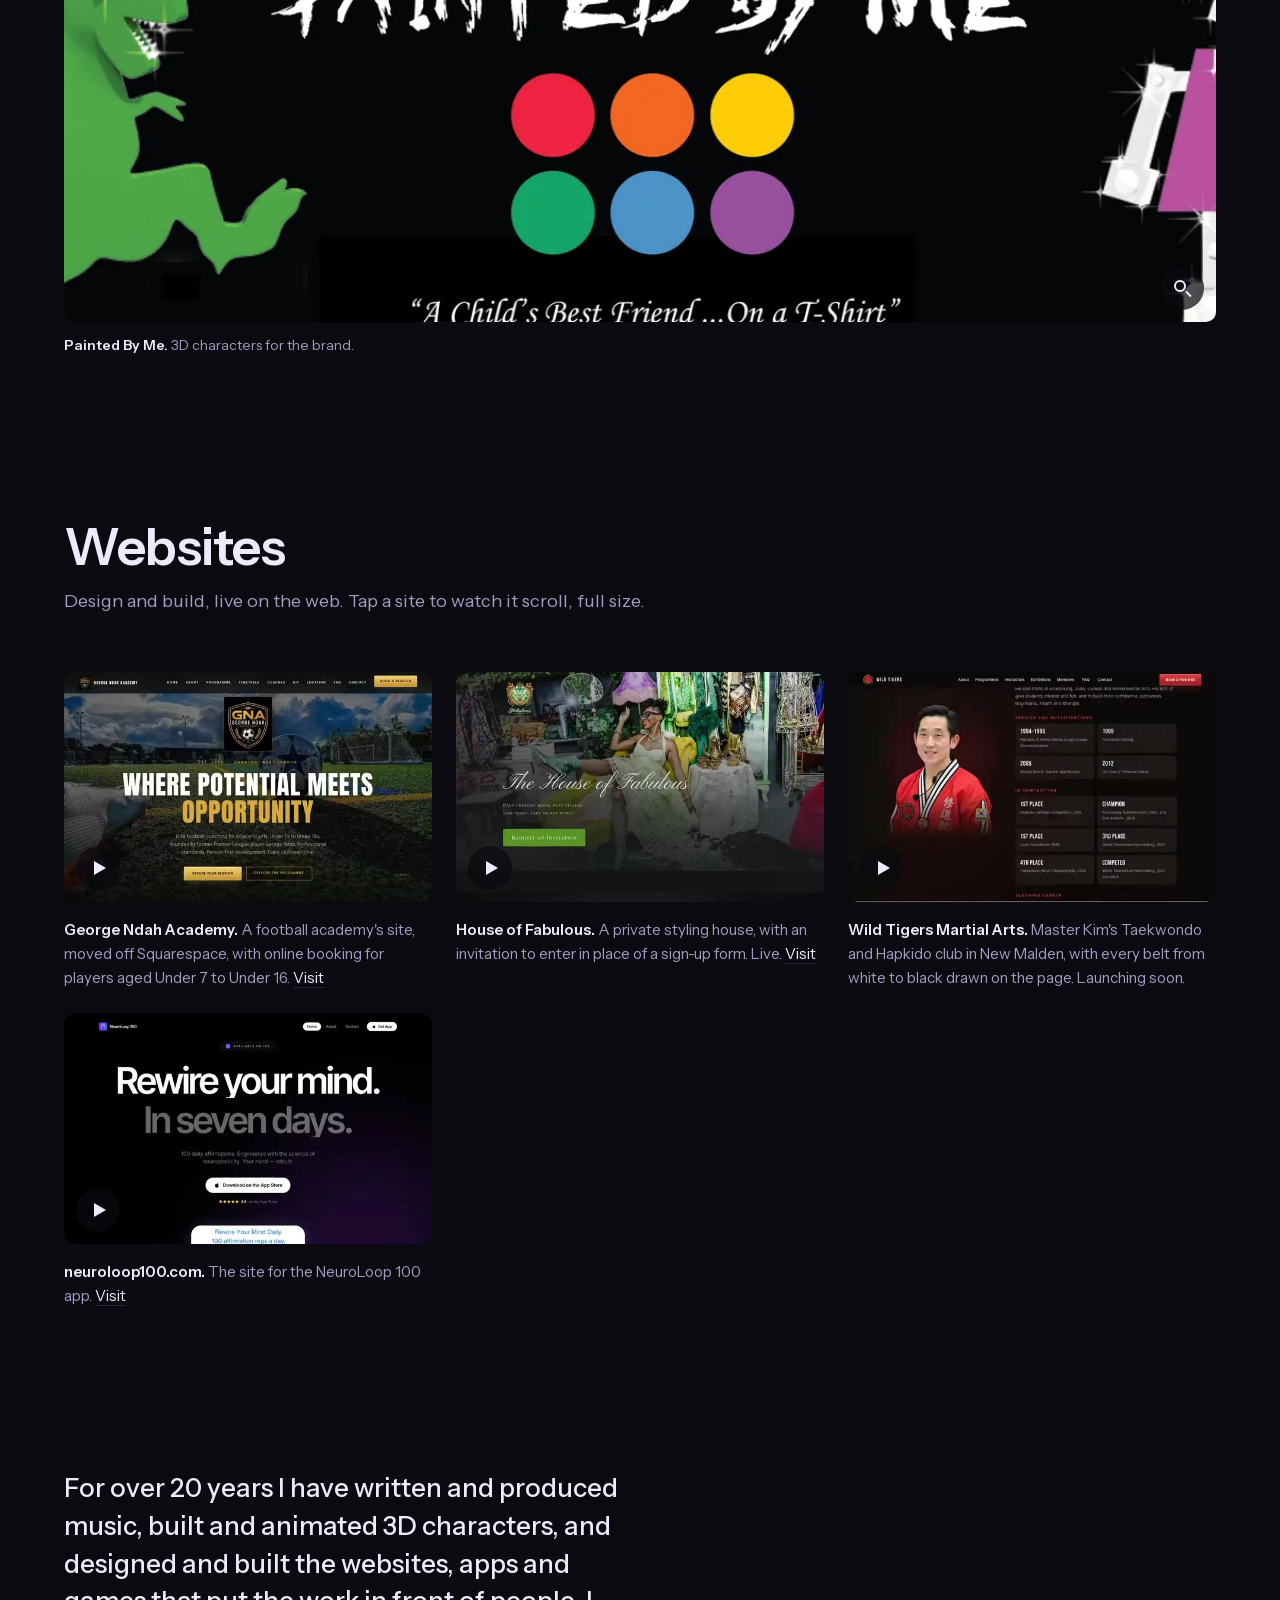
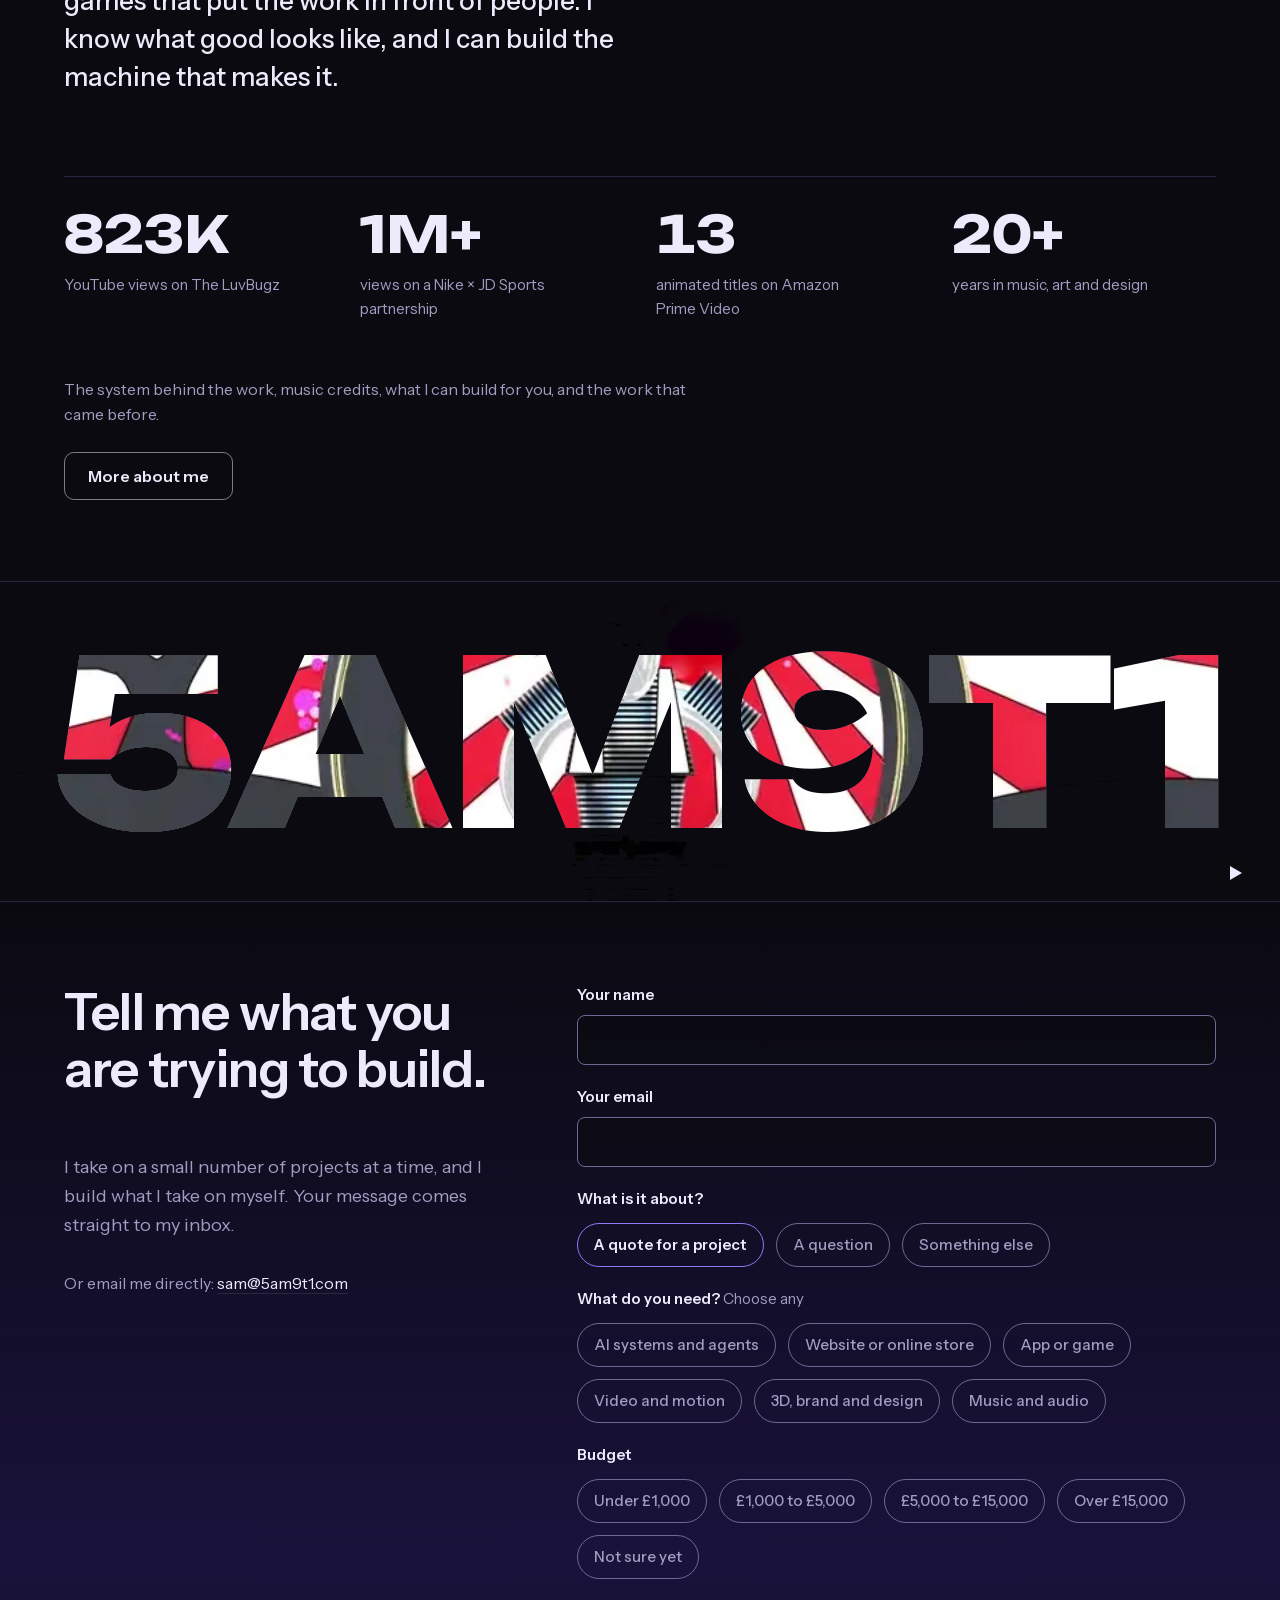
==== commit 8e55b2fa: "Websites: link preview og-share-v4 (the 6 main works 3x2); 'Go to the website' button in the website" ====
--- a/index.html
+++ b/index.html
@@ -15,10 +15,10 @@
 <meta property="og:title" content="Sam Dedewo · Creative Director and AI Systems Architect">
 <meta property="og:description" content="I design AI-powered production systems, and I lead the creative direction of what they produce.">
 <meta property="og:url" content="https://5am9t1.com/">
-<meta property="og:image" content="https://5am9t1.com/assets/img/og-1200x630.jpg">
+<meta property="og:image" content="https://5am9t1.com/assets/img/og-share-v4.jpg">
 <meta property="og:image:width" content="1200">
 <meta property="og:image:height" content="630">
-<meta property="og:image:alt" content="Work by Sam Dedewo: K!₦G The Mogul, Barz, Skinner and Vale and The LuvBugz">
+<meta property="og:image:alt" content="Work by Sam Dedewo: The LuvBugz, Harriet Heart, a Skinner and Vale jacket, the Chris Allen pendant, K!₦G The Mogul and Barz">
 <meta property="profile:first_name" content="Sam">
 <meta property="profile:last_name" content="Dedewo">
 <meta name="twitter:card" content="summary_large_image">
@@ -26,13 +26,13 @@
 <meta name="twitter:creator" content="@5am9t1">
 <meta name="twitter:title" content="Sam Dedewo · Creative Director and AI Systems Architect">
 <meta name="twitter:description" content="I design AI-powered production systems, and I lead the creative direction of what they produce.">
-<meta name="twitter:image" content="https://5am9t1.com/assets/img/og-1200x630.jpg">
+<meta name="twitter:image" content="https://5am9t1.com/assets/img/og-share-v4.jpg">
 <link rel="preload" href="/assets/fonts/InstrumentSans-400-700-latin.woff2" as="font" type="font/woff2" crossorigin>
 <link rel="preload" href="/assets/fonts/Unbounded-800-latin.woff2" as="font" type="font/woff2" crossorigin>
 <link rel="icon" href="/favicon.svg" type="image/svg+xml">
 <script src="/assets/top.js?v=20260925b"></script>
 <script>try{if(sessionStorage.getItem("sd-intro"))document.documentElement.classList.add("seen-intro");else sessionStorage.setItem("sd-intro","1")}catch(e){}</script>
-<link rel="stylesheet" href="/assets/site.css?v=20260926c">
+<link rel="stylesheet" href="/assets/site.css?v=20261112">
 <link rel="stylesheet" href="/assets/dress.css?v=20261020">
 <script type="application/ld+json">
 {
@@ -81,7 +81,7 @@
       "description": "Creative director, songwriter, producer and AI systems architect. Creator of The LuvBugz and K!₦G The Mogul, and builder of the Barz game and the MissionControl AI operating system.",
       "url": "https://5am9t1.com/",
       "email": "mailto:sam@5am9t1.com",
-      "image": "https://5am9t1.com/assets/img/og-1200x630.jpg",
+      "image": "https://5am9t1.com/assets/img/og-share-v4.jpg",
       "sameAs": [
         "https://www.linkedin.com/in/samdedewo",
         "https://www.instagram.com/5am9t1",
@@ -122,7 +122,7 @@
               "@id": "https://5am9t1.com/#sam"
             },
             "url": "https://5am9t1.com/work/the-luvbugz/",
-            "description": "A children's animation brand with 13 titles on Amazon Prime Video and 798,602 YouTube views.",
+            "description": "A children's animation brand with 13 titles on Amazon Prime Video and 831,776 YouTube views.",
             "sameAs": [
               "https://theluvbugz.net/"
             ]
@@ -251,8 +251,8 @@
     },
     {
       "@type": "VideoObject",
-      "name": "5 Little Monkeys Bed with The LuvBugz, 366,000 views",
-      "description": "The most watched LuvBugz video, with 366,000 views on YouTube. Song, characters and animation by Sam Dedewo.",
+      "name": "5 Little Monkeys Bed with The LuvBugz, 372,000 views",
+      "description": "The most watched LuvBugz video, with 372,000 views on YouTube. Song, characters and animation by Sam Dedewo.",
       "thumbnailUrl": "https://5am9t1.com/assets/opt/luvbugz-yt-960.webp",
       "uploadDate": "2019-04-03",
       "duration": "PT4M19S",
@@ -531,7 +531,7 @@
         </figure>
         <figure class="g-tile">
           <img data-lqip style="background:url([data-uri]) center/cover" src="/assets/opt/luvbugz-yt-960.webp" alt="5 Little Monkeys Bed with The LuvBugz, the video thumbnail" width="960" height="540" loading="lazy" decoding="async">
-          <button class="g-open" type="button" data-yt="95kkbQ9k9Z0" data-title="5 Little Monkeys Bed with The LuvBugz, 366,000 views" aria-label="Play 5 Little Monkeys Bed with The LuvBugz, with sound"><span class="g-play" aria-hidden="true"></span></button>
+          <button class="g-open" type="button" data-yt="95kkbQ9k9Z0" data-title="5 Little Monkeys Bed with The LuvBugz, 372,000 views" aria-label="Play 5 Little Monkeys Bed with The LuvBugz, with sound"><span class="g-play" aria-hidden="true"></span></button>
         </figure>
         <figure class="g-tile">
           <video data-lqip style="background:url([data-uri]) center/cover" muted loop playsinline preload="none" poster="/assets/opt/luvbugz-pilot-poster.webp" width="1280" height="720" aria-hidden="true"><source src="/assets/media/luvbugz-pilot.mp4" type="video/mp4"></video>
@@ -542,7 +542,7 @@
         <h3 id="ch-luvbugz">The LuvBugz</h3>
         <p class="role">Characters, 3D, animation and songs</p>
         <p class="what">A children's brand I created, modelled and animated, with every song written and produced by me.</p>
-        <p class="stat"><strong>798,602</strong> views on YouTube, and 13 animated titles on Amazon Prime Video, including the Learn Colours series and The Skeleton Dance for Kids</p>
+        <p class="stat"><strong>831,776</strong> views on YouTube, and 13 animated titles on Amazon Prime Video, including the Learn Colours series and The Skeleton Dance for Kids</p>
         <div class="chapter-links"><a class="btn btn-secondary" href="/work/the-luvbugz/">See the case</a></div>
         <p class="g-hint">Tap a clip to play it full size, with sound.</p>
       </div>
@@ -621,7 +621,7 @@
         <h3 id="ch-sv">Skinner &amp; Vale</h3>
         <p class="role">3D customiser, Shopify theme, ad films, email and SMS</p>
         <p class="what">A British upcycled denim brand, with a 3D jacket customiser I built from scratch. Live with sales.</p>
-        <p class="stat"><strong>38</strong> theme sections written from scratch, and 79 product pages tuned for Google and AI search</p>
+        <p class="stat"><strong>39</strong> theme sections written from scratch, and 79 product pages tuned for Google and AI search</p>
         <div class="chapter-links">
           <a class="btn btn-secondary" href="/work/skinner-and-vale/">See the case</a>
           <a class="link" href="https://skinnerandvale.com/pages/3d-customiser">Try the customiser</a>
@@ -794,7 +794,7 @@
           <h3>Published</h3>
           <div class="detail">
             <p>On YouTube since 27 March 2026, and scheduled the same day to TikTok, Instagram and X. <a class="link" href="https://www.youtube.com/shorts/hjhBad4yG84">Watch it on YouTube</a></p>
-            <p class="line-proof"><strong>250+</strong> videos made on this line, for NeuroLoop 100 and DailyPrayersFirst.</p>
+            <p class="line-proof"><strong>260+</strong> videos made on this line, for NeuroLoop 100 and DailyPrayersFirst.</p>
           </div>
         </li>
       </ol>
@@ -1033,19 +1033,19 @@
     <p class="section-lead">Design and build, live on the web. Tap a site to watch it scroll, full size.</p>
     <ul class="site-row">
         <li>
-          <figure class="g-tile"><img data-lqip style="background:url([data-uri]) center/cover" src="/assets/opt/site-gna-poster.webp" alt="The home page of the George Ndah Academy website" width="960" height="600" loading="lazy" decoding="async"><button class="g-open" type="button" data-src="/assets/media/site-gna.mp4" data-title="georgendahacademy.co.uk, from the top of the page to the bottom" aria-label="Play the George Ndah Academy website scrolling, full size"><span class="g-play" aria-hidden="true"></span></button></figure>
+          <figure class="g-tile"><img data-lqip style="background:url([data-uri]) center/cover" src="/assets/opt/site-gna-poster.webp" alt="The home page of the George Ndah Academy website" width="960" height="600" loading="lazy" decoding="async"><button class="g-open" type="button" data-src="/assets/media/site-gna.mp4" data-href="https://georgendahacademy.co.uk/" data-site="the George Ndah Academy website" data-title="georgendahacademy.co.uk, from the top of the page to the bottom" aria-label="Play the George Ndah Academy website scrolling, full size"><span class="g-play" aria-hidden="true"></span></button></figure>
           <p><strong>George Ndah Academy.</strong> A football academy's site, moved off Squarespace, with online booking for players aged Under 7 to Under 16. <a class="link" href="https://georgendahacademy.co.uk/">Visit</a></p>
         </li>
         <li>
-          <figure class="g-tile"><img data-lqip style="background:url([data-uri]) center/cover" src="/assets/opt/site-hof-poster.webp" alt="The home page of the House of Fabulous website" width="960" height="600" loading="lazy" decoding="async"><button class="g-open" type="button" data-src="/assets/media/site-hof.mp4" data-title="House of Fabulous, from the top of the page to the bottom" aria-label="Play the House of Fabulous website scrolling, full size"><span class="g-play" aria-hidden="true"></span></button></figure>
+          <figure class="g-tile"><img data-lqip style="background:url([data-uri]) center/cover" src="/assets/opt/site-hof-poster.webp" alt="The home page of the House of Fabulous website" width="960" height="600" loading="lazy" decoding="async"><button class="g-open" type="button" data-src="/assets/media/site-hof.mp4" data-href="https://thehouseoffabulous.com/" data-site="the House of Fabulous website" data-title="House of Fabulous, from the top of the page to the bottom" aria-label="Play the House of Fabulous website scrolling, full size"><span class="g-play" aria-hidden="true"></span></button></figure>
           <p><strong>House of Fabulous.</strong> A private styling house, with an invitation to enter in place of a sign-up form. Live. <a class="link" href="https://thehouseoffabulous.com/">Visit</a></p>
         </li>
         <li>
-          <figure class="g-tile"><img data-lqip style="background:url([data-uri]) center/cover" src="/assets/opt/site-wt-poster.webp" alt="Master Kim's section of the Wild Tigers Martial Arts website" width="960" height="600" loading="lazy" decoding="async"><button class="g-open" type="button" data-src="/assets/media/site-wt-v2.mp4" data-title="Wild Tigers Martial Arts, from the top of the page to the bottom" aria-label="Play the Wild Tigers Martial Arts website scrolling, full size"><span class="g-play" aria-hidden="true"></span></button></figure>
+          <figure class="g-tile"><img data-lqip style="background:url([data-uri]) center/cover" src="/assets/opt/site-wt-poster.webp" alt="Master Kim's section of the Wild Tigers Martial Arts website" width="960" height="600" loading="lazy" decoding="async"><button class="g-open" type="button" data-src="/assets/media/site-wt-v2.mp4" data-note="Launching soon" data-title="Wild Tigers Martial Arts, from the top of the page to the bottom" aria-label="Play the Wild Tigers Martial Arts website scrolling, full size"><span class="g-play" aria-hidden="true"></span></button></figure>
           <p><strong>Wild Tigers Martial Arts.</strong> Master Kim's Taekwondo and Hapkido club in New Malden, with every belt from white to black drawn on the page. Launching soon.</p>
         </li>
         <li>
-          <figure class="g-tile"><img data-lqip style="background:url([data-uri]) center/cover" src="/assets/opt/site-nl100-poster.webp" alt="The home page of the NeuroLoop 100 website" width="960" height="600" loading="lazy" decoding="async"><button class="g-open" type="button" data-src="/assets/media/site-nl100.mp4" data-title="neuroloop100.com, from the top of the page to the bottom" aria-label="Play the NeuroLoop 100 website scrolling, full size"><span class="g-play" aria-hidden="true"></span></button></figure>
+          <figure class="g-tile"><img data-lqip style="background:url([data-uri]) center/cover" src="/assets/opt/site-nl100-poster.webp" alt="The home page of the NeuroLoop 100 website" width="960" height="600" loading="lazy" decoding="async"><button class="g-open" type="button" data-src="/assets/media/site-nl100.mp4" data-href="https://neuroloop100.com/" data-site="the NeuroLoop 100 website" data-title="neuroloop100.com, from the top of the page to the bottom" aria-label="Play the NeuroLoop 100 website scrolling, full size"><span class="g-play" aria-hidden="true"></span></button></figure>
           <p><strong>neuroloop100.com.</strong> The site for the NeuroLoop 100 app. <a class="link" href="https://neuroloop100.com/">Visit</a></p>
         </li>
       </ul>
@@ -1056,7 +1056,7 @@
   <div class="wrap">
     <p class="intro">For over 20 years I have written and produced music, built and animated 3D characters, and designed and built the websites, apps and games that put the work in front of people. I know what good looks like, and I can build the machine that makes it.</p>
     <dl class="proof">
-      <div><dt>798K</dt><dd>YouTube views on The LuvBugz</dd></div>
+      <div><dt>831K</dt><dd>YouTube views on The LuvBugz</dd></div>
       <div><dt>1M+</dt><dd>views on a Nike × JD Sports partnership</dd></div>
       <div><dt>13</dt><dd>animated titles on Amazon Prime Video</dd></div>
       <div><dt>20+</dt><dd>years in music, art and design</dd></div>
@@ -1142,7 +1142,7 @@
 <script src="/assets/network.js" defer></script>
 <script src="/assets/reel.js" defer></script>
 <script src="/assets/media.js?v=20260925b" defer></script>
-<script src="/assets/gallery.js?v=20260926" defer></script>
+<script src="/assets/gallery.js?v=20261112" defer></script>
 <script src="/assets/contact.js?v=20260923" defer></script>
 <script src="/assets/dress.js?v=20261020" defer></script>
 </body>
--- a/assets/site.css
+++ b/assets/site.css
@@ -411,6 +411,15 @@
 .lb-body video { display: block; max-width: min(92vw, 1100px); max-height: 80svh; border-radius: var(--radius); background: #000; }
 .lb-body iframe { display: block; width: min(92vw, 1100px); aspect-ratio: 16 / 9; max-height: 80svh; border: 0; border-radius: var(--radius); }
 .lb-title { margin: 0; font-size: 15px; color: var(--ink-2); text-align: center; max-width: 60ch; }
+/* a website film: the live site's address as a button under the film (2026-11-12). The film gives up the
+   button's height, so the button stays on screen on a short (landscape phone) screen too. */
+.lb-has-visit .lb-body video { max-height: calc(80svh - 72px); }
+.lb-visit { margin-top: var(--s1); gap: .5em; }
+.lb-visit[hidden], .lb-note[hidden] { display: none; }
+.lb-ext { font-size: 1.05em; line-height: 1; }
+.lb-note { margin: 0; padding: 0 var(--s3); min-height: 48px; display: inline-flex; align-items: center;
+  border-radius: var(--radius); outline: 1px solid rgba(237, 234, 251, .3); outline-offset: -1px;
+  font: 600 15px/1 var(--font); color: var(--ink-2); }
 .lb-close {
   position: fixed; top: var(--s3); right: var(--s3);
   width: 44px; height: 44px; border: 0; border-radius: 50%;
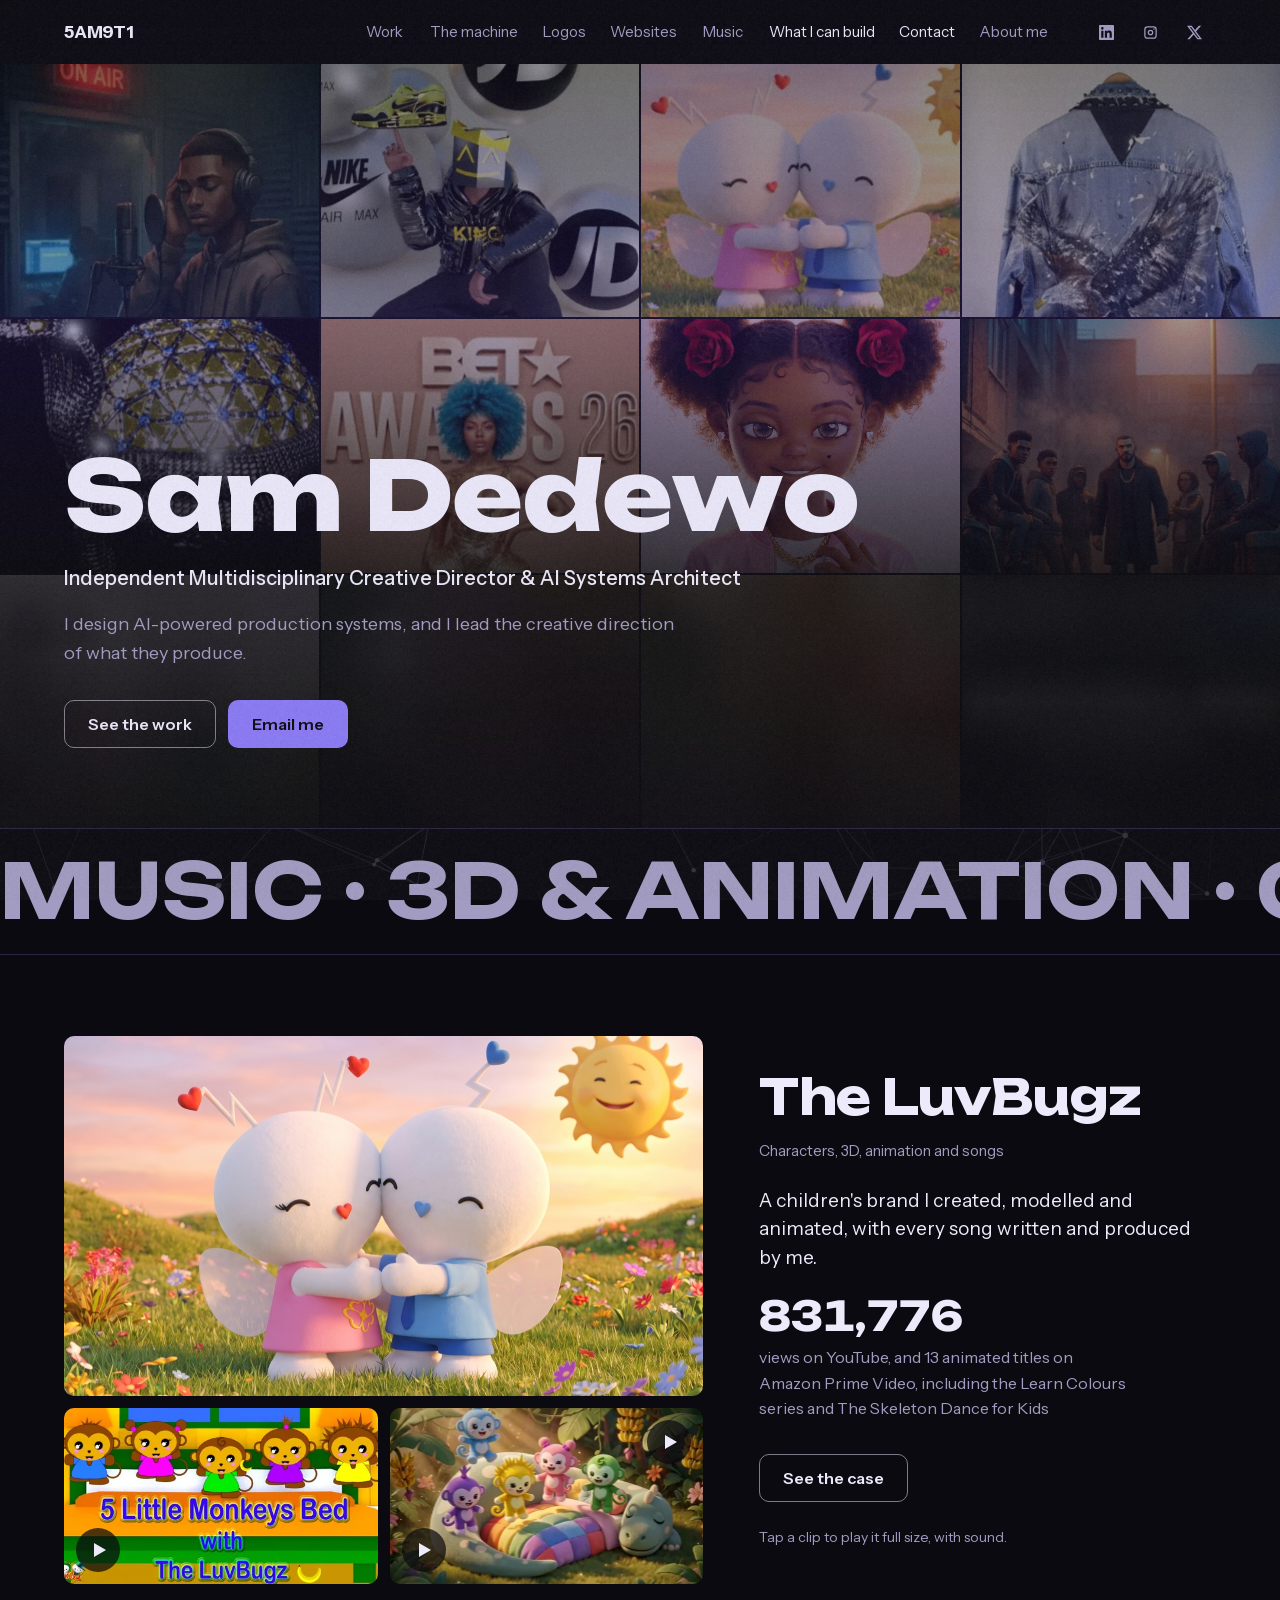
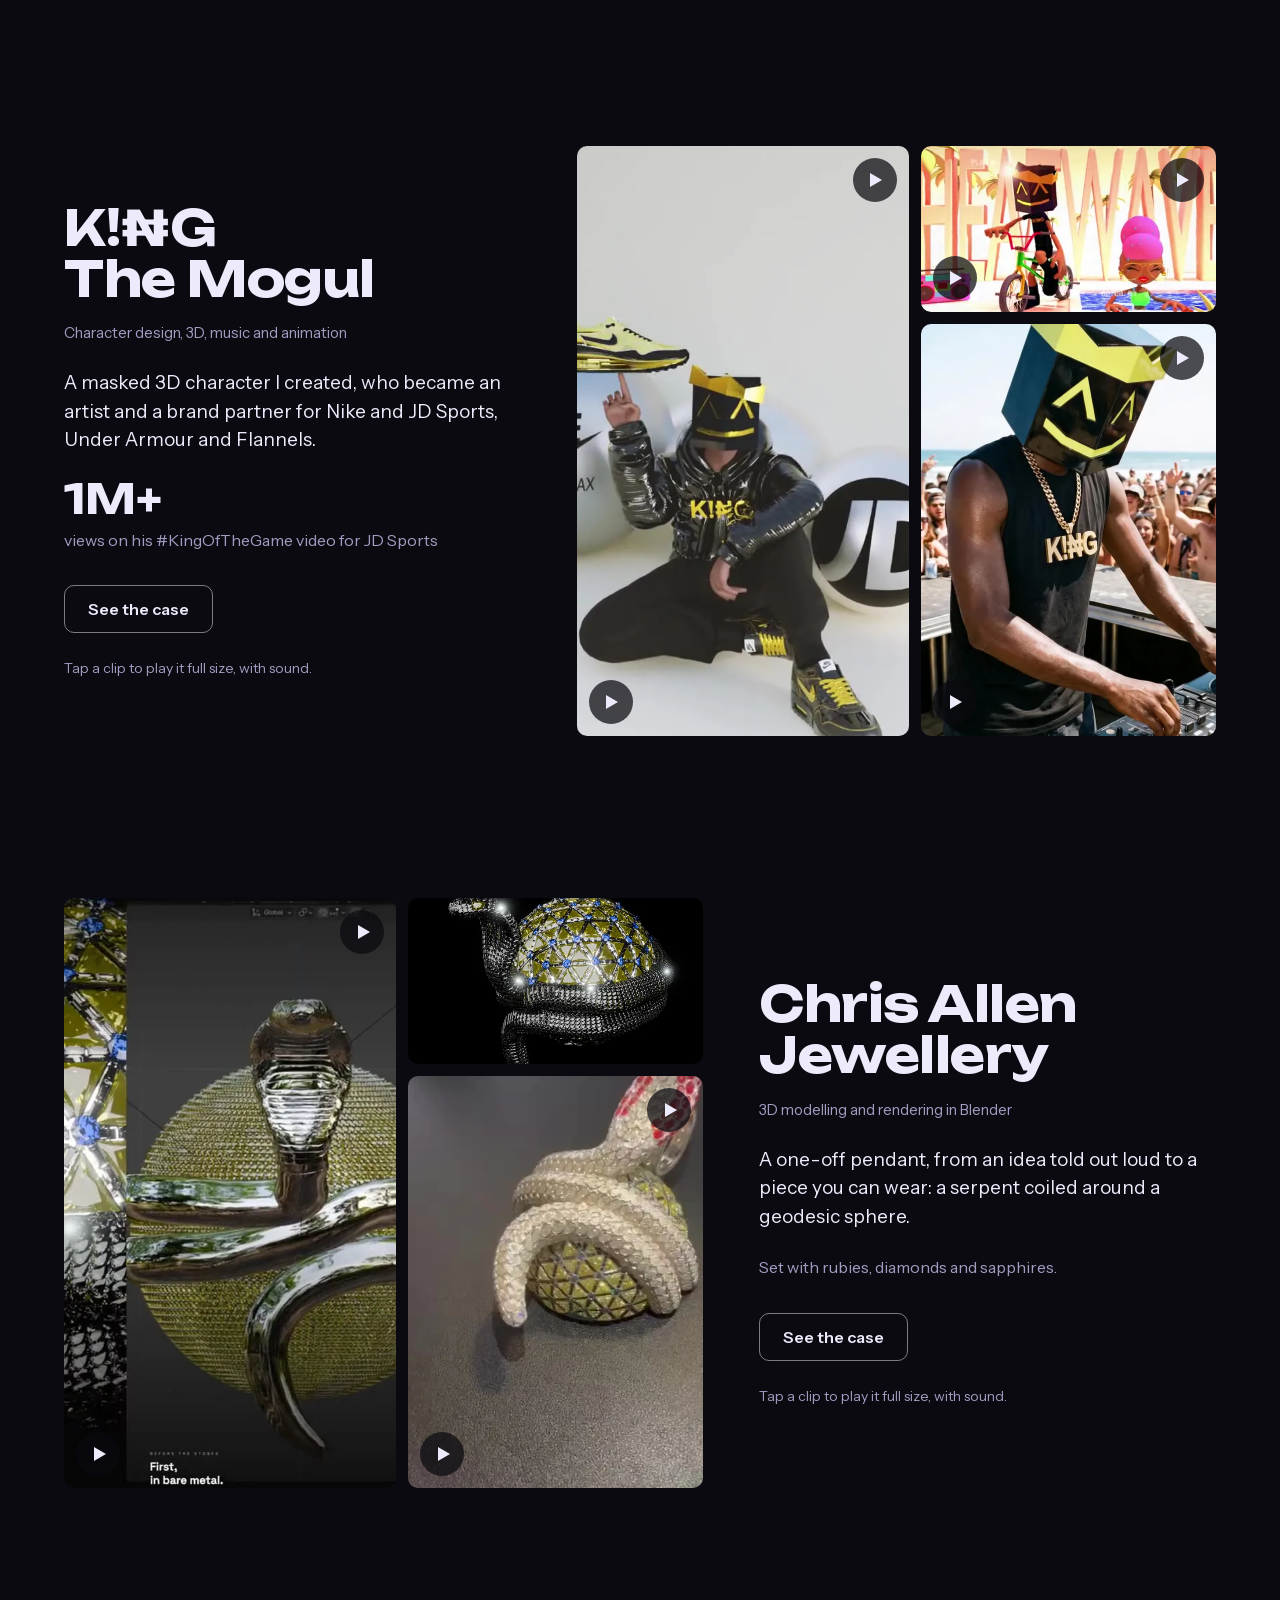
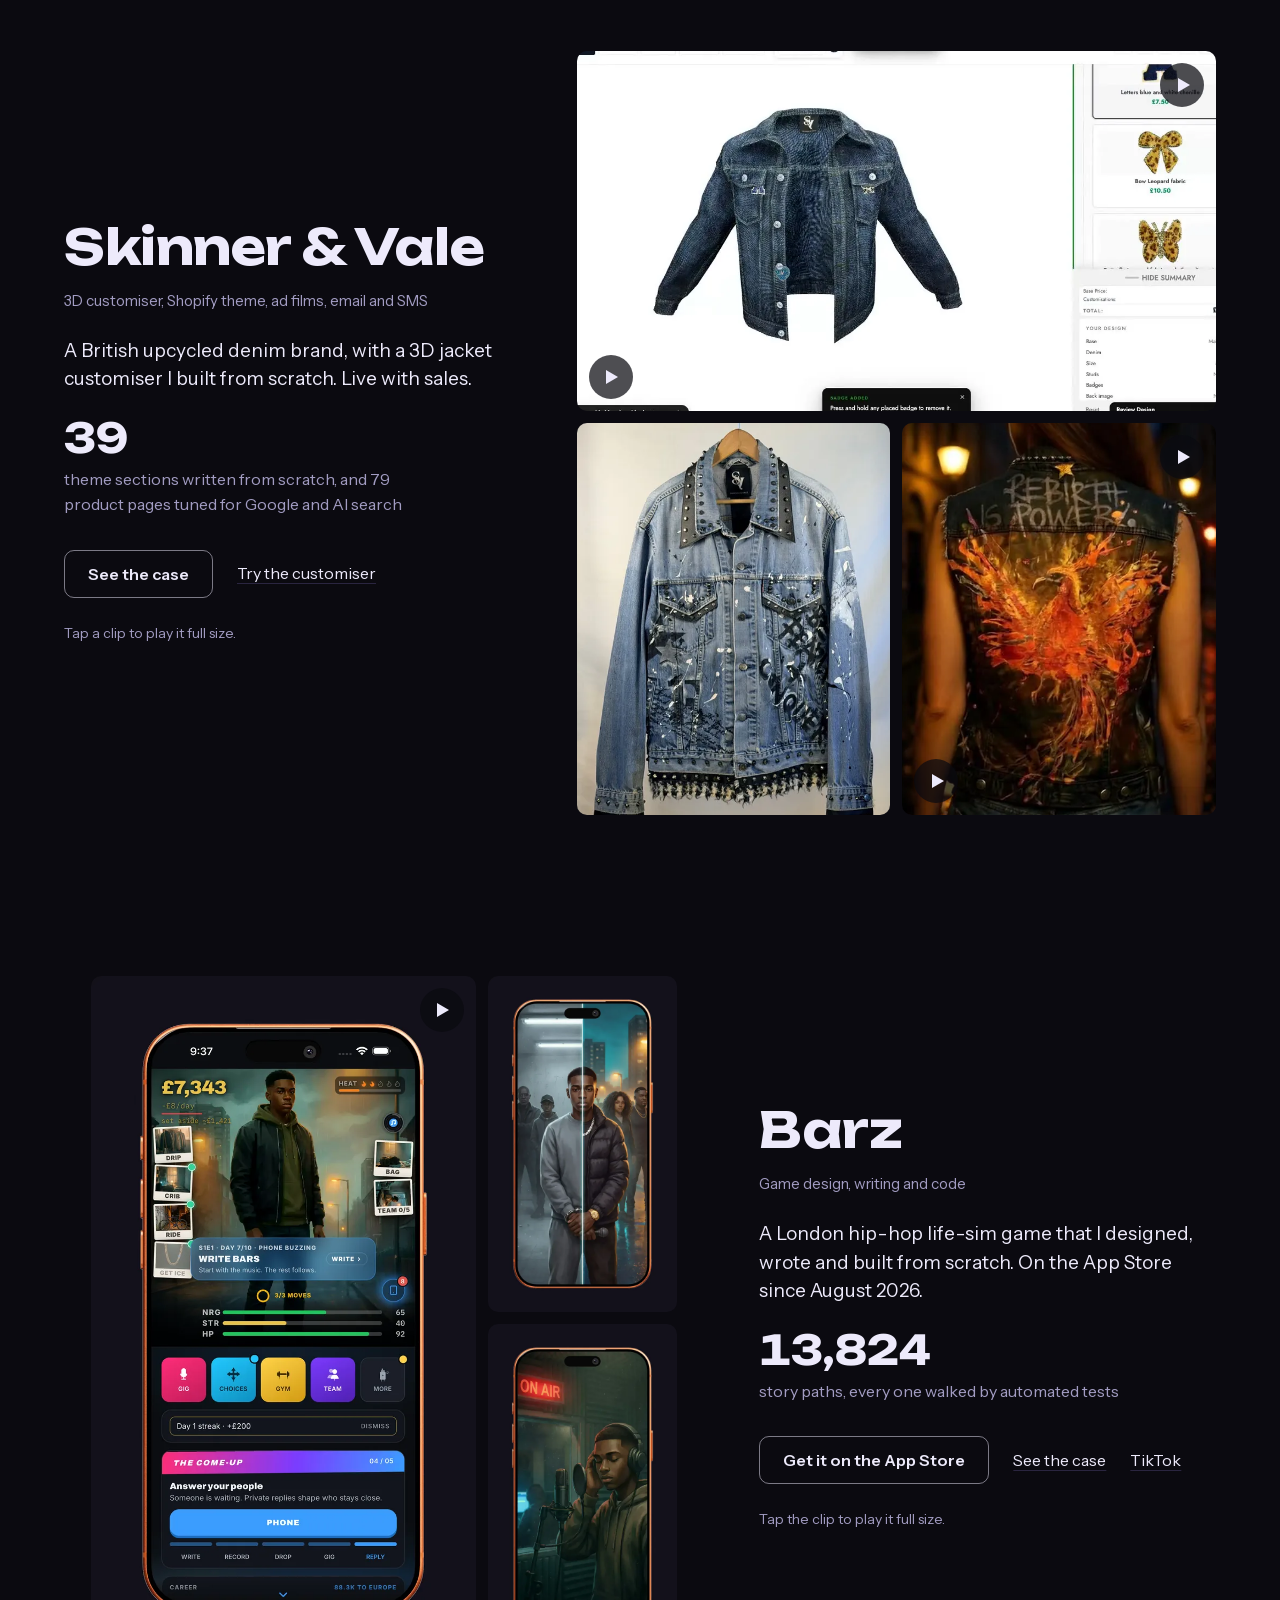
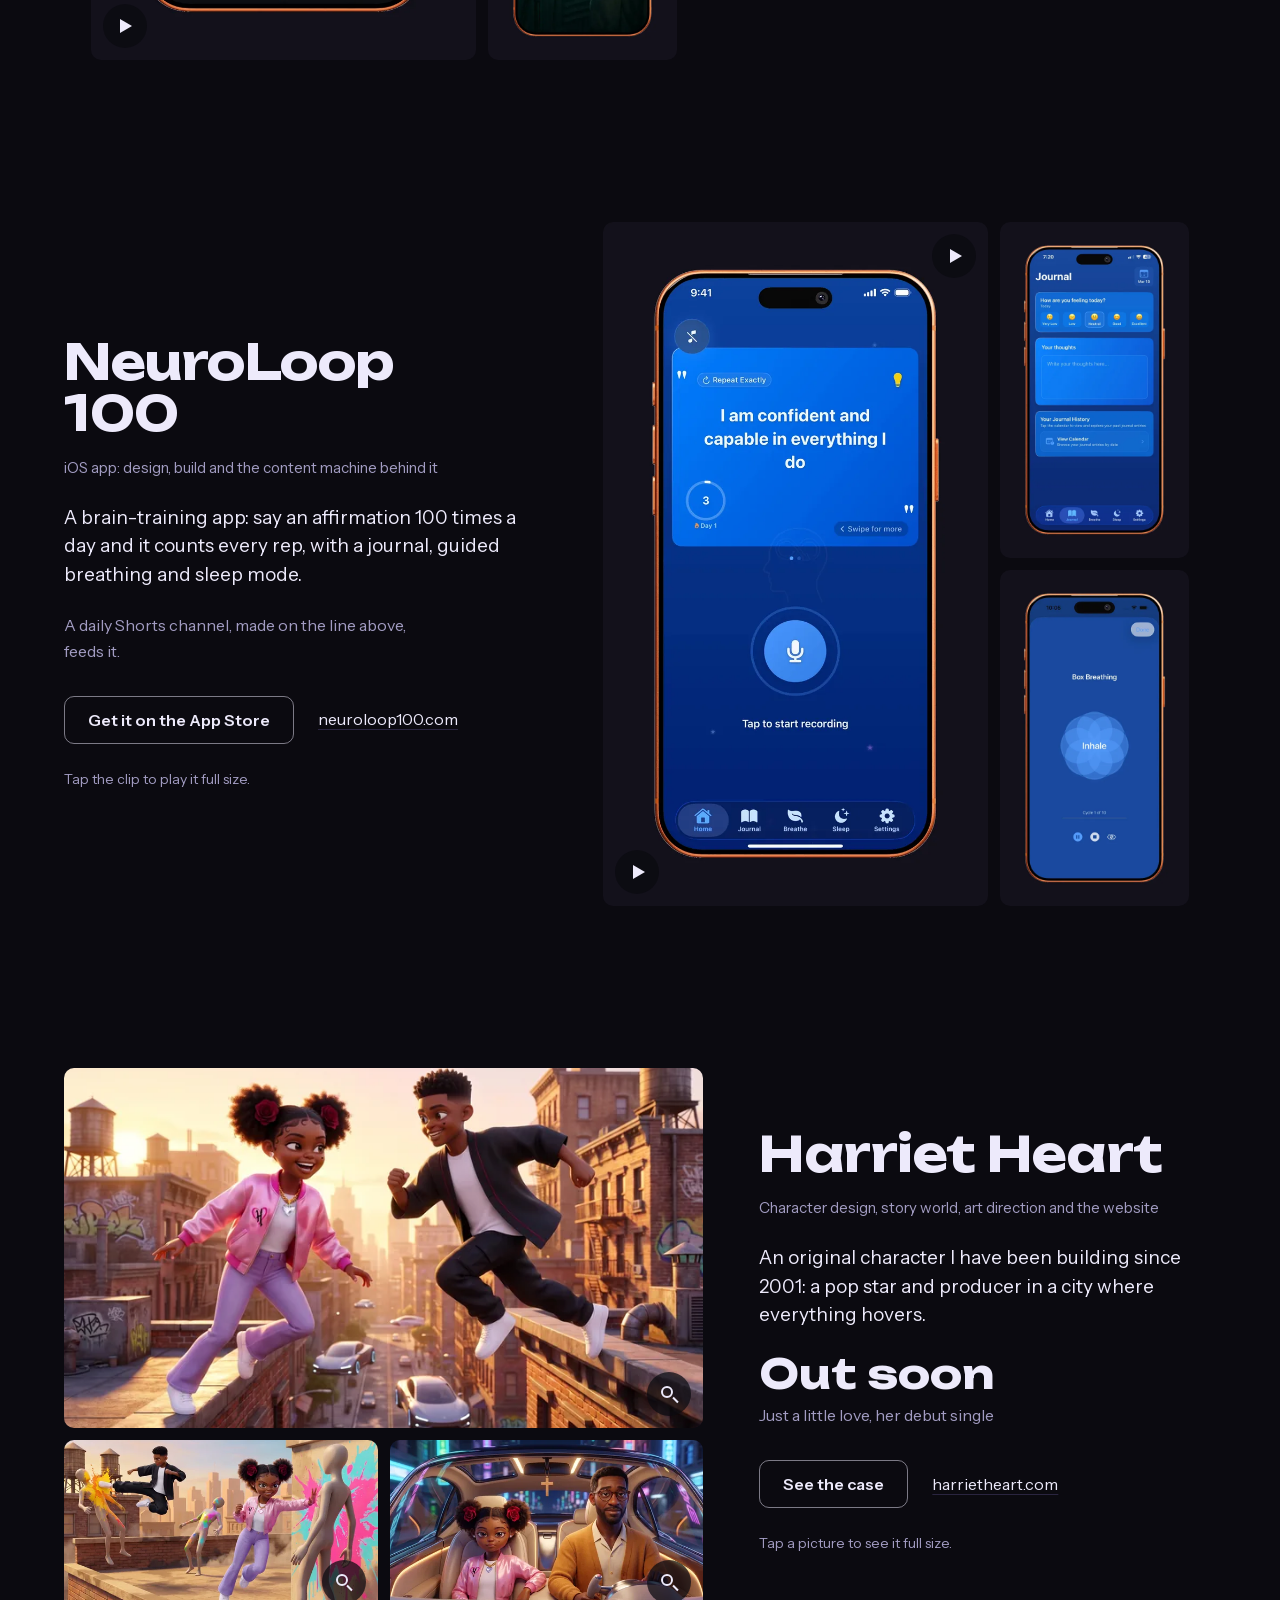
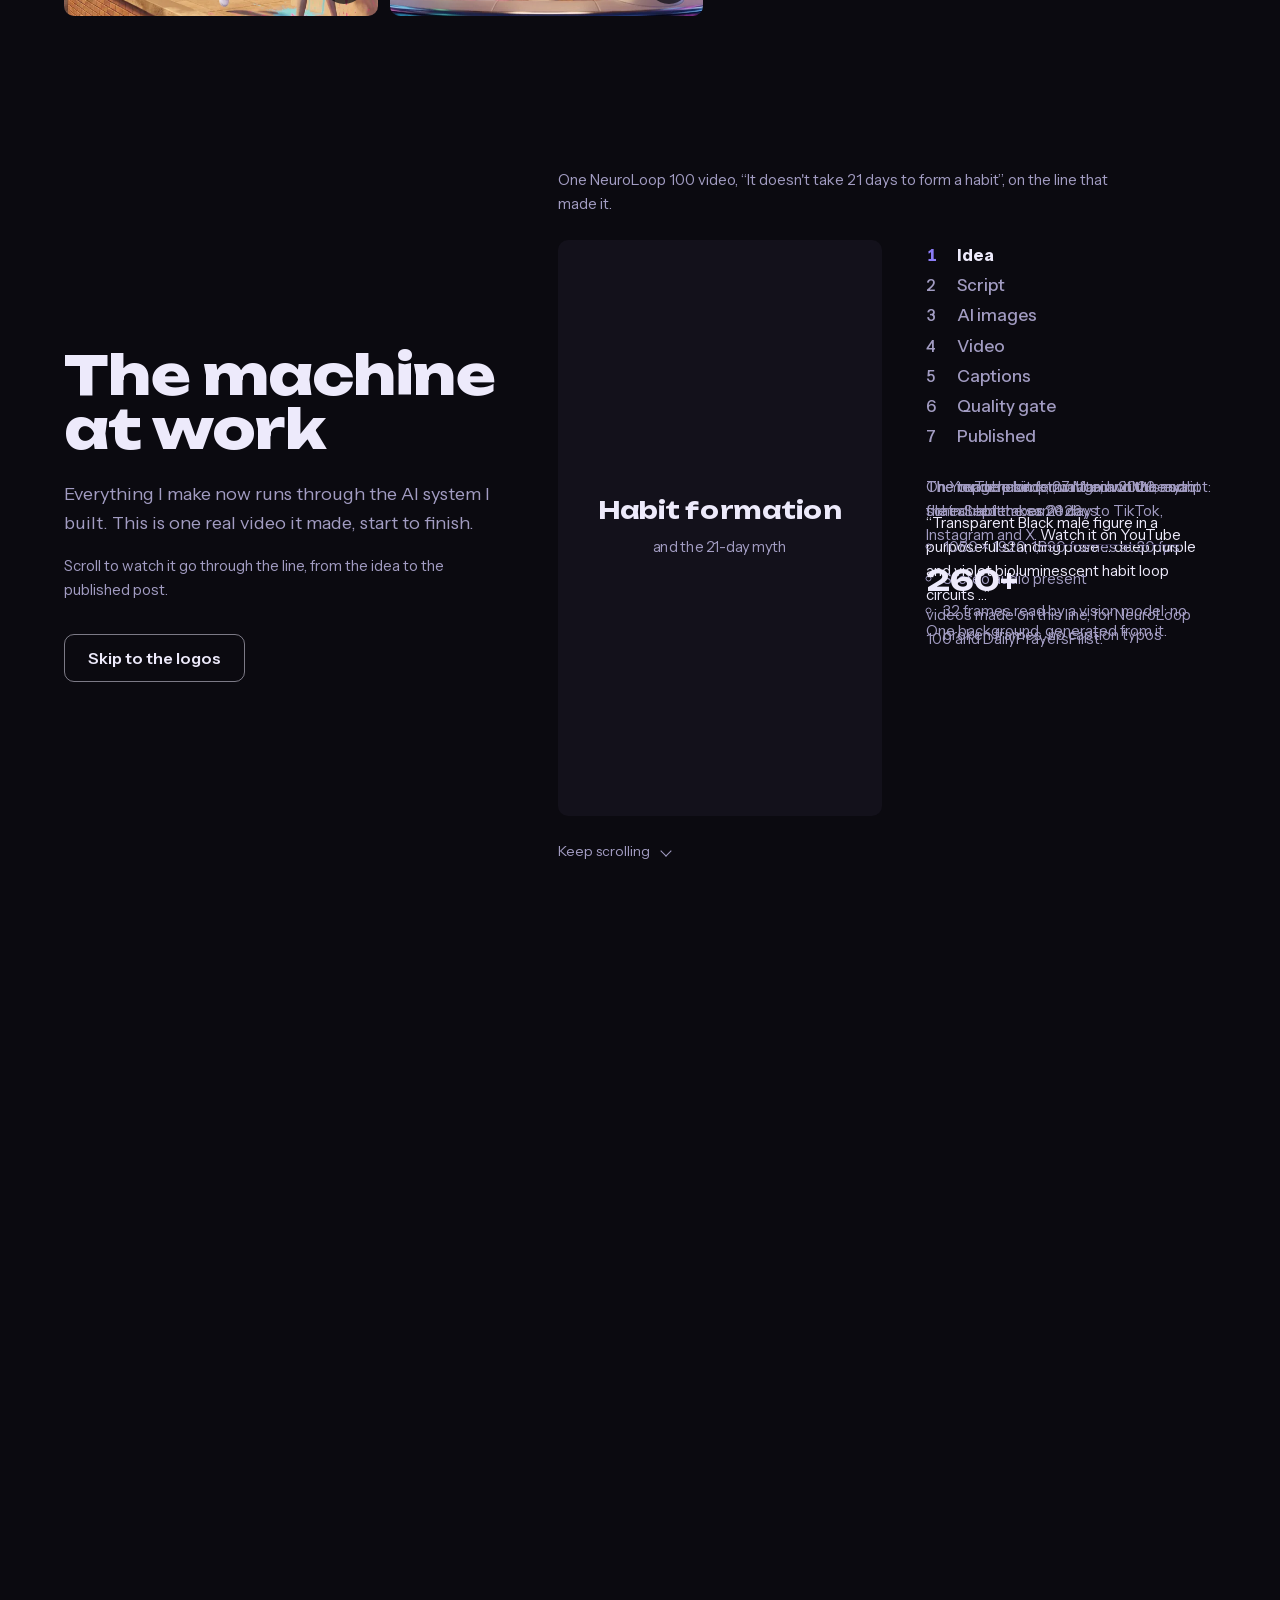
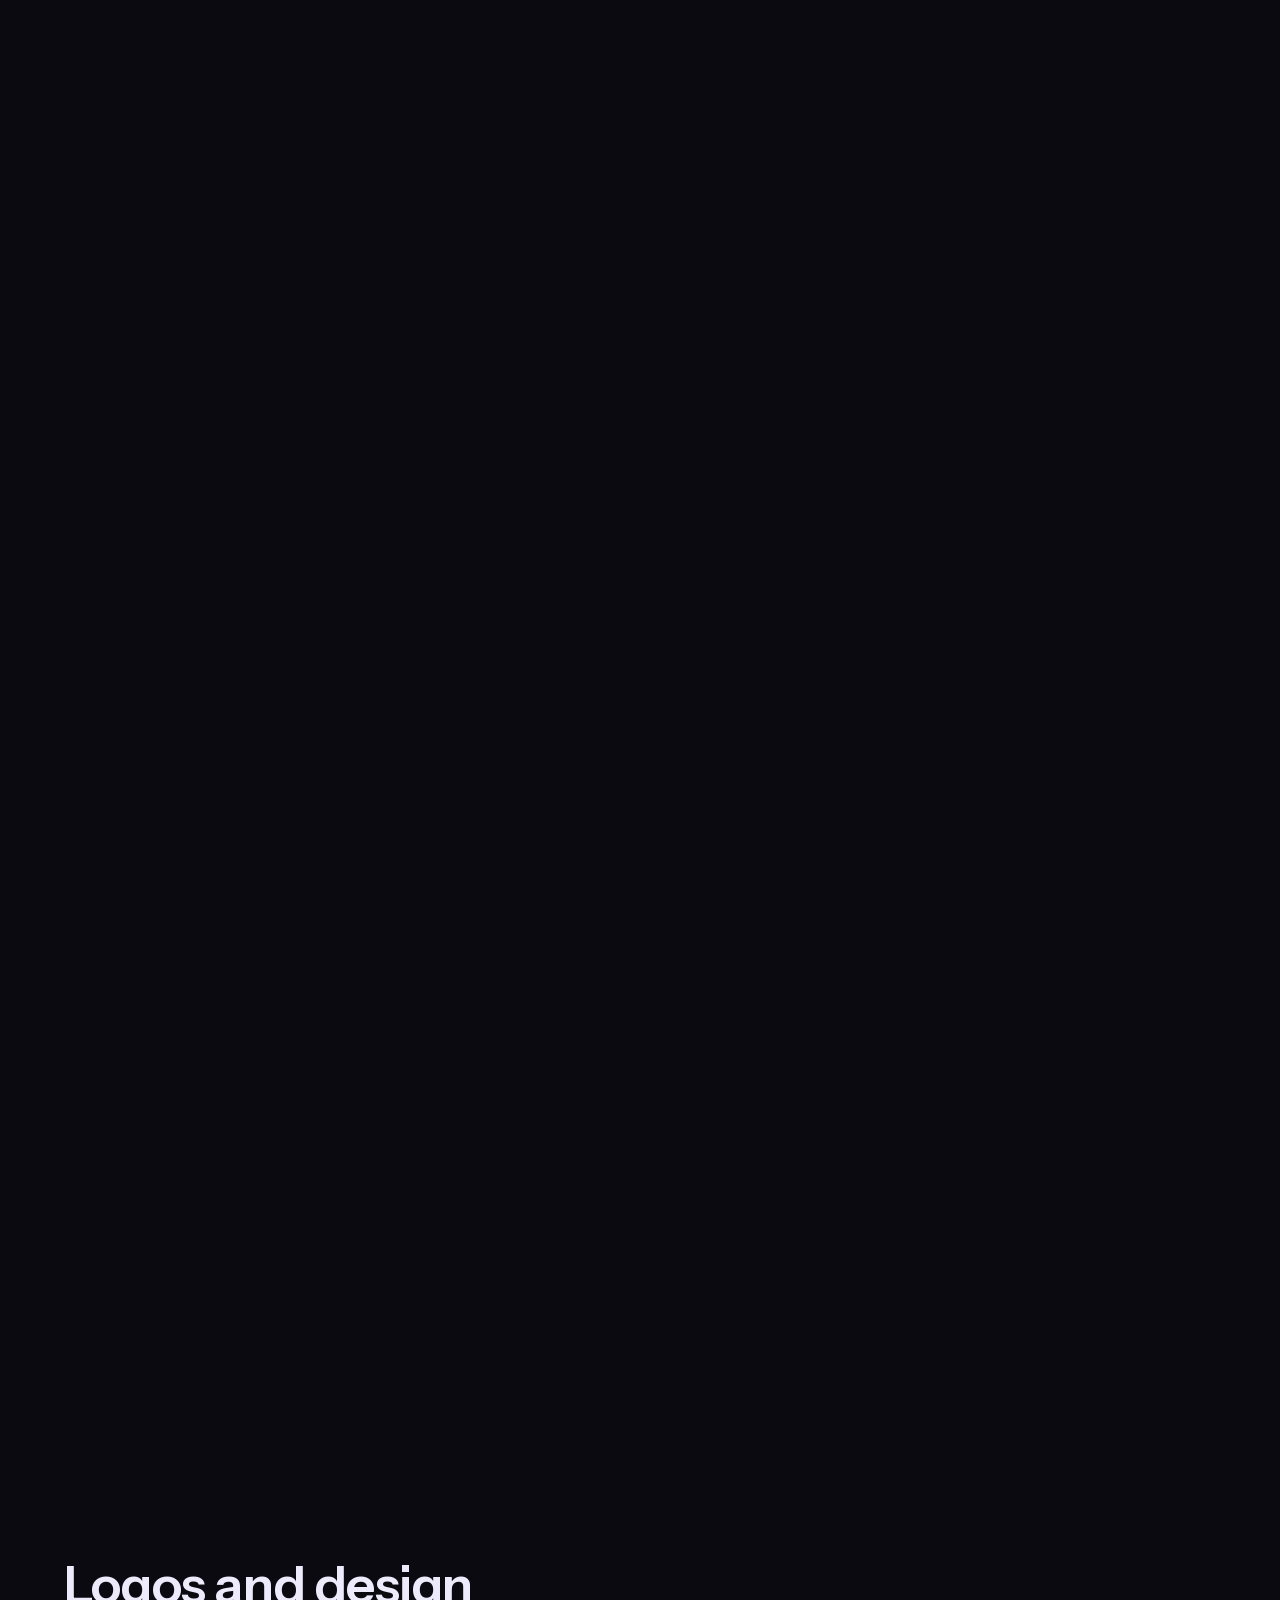
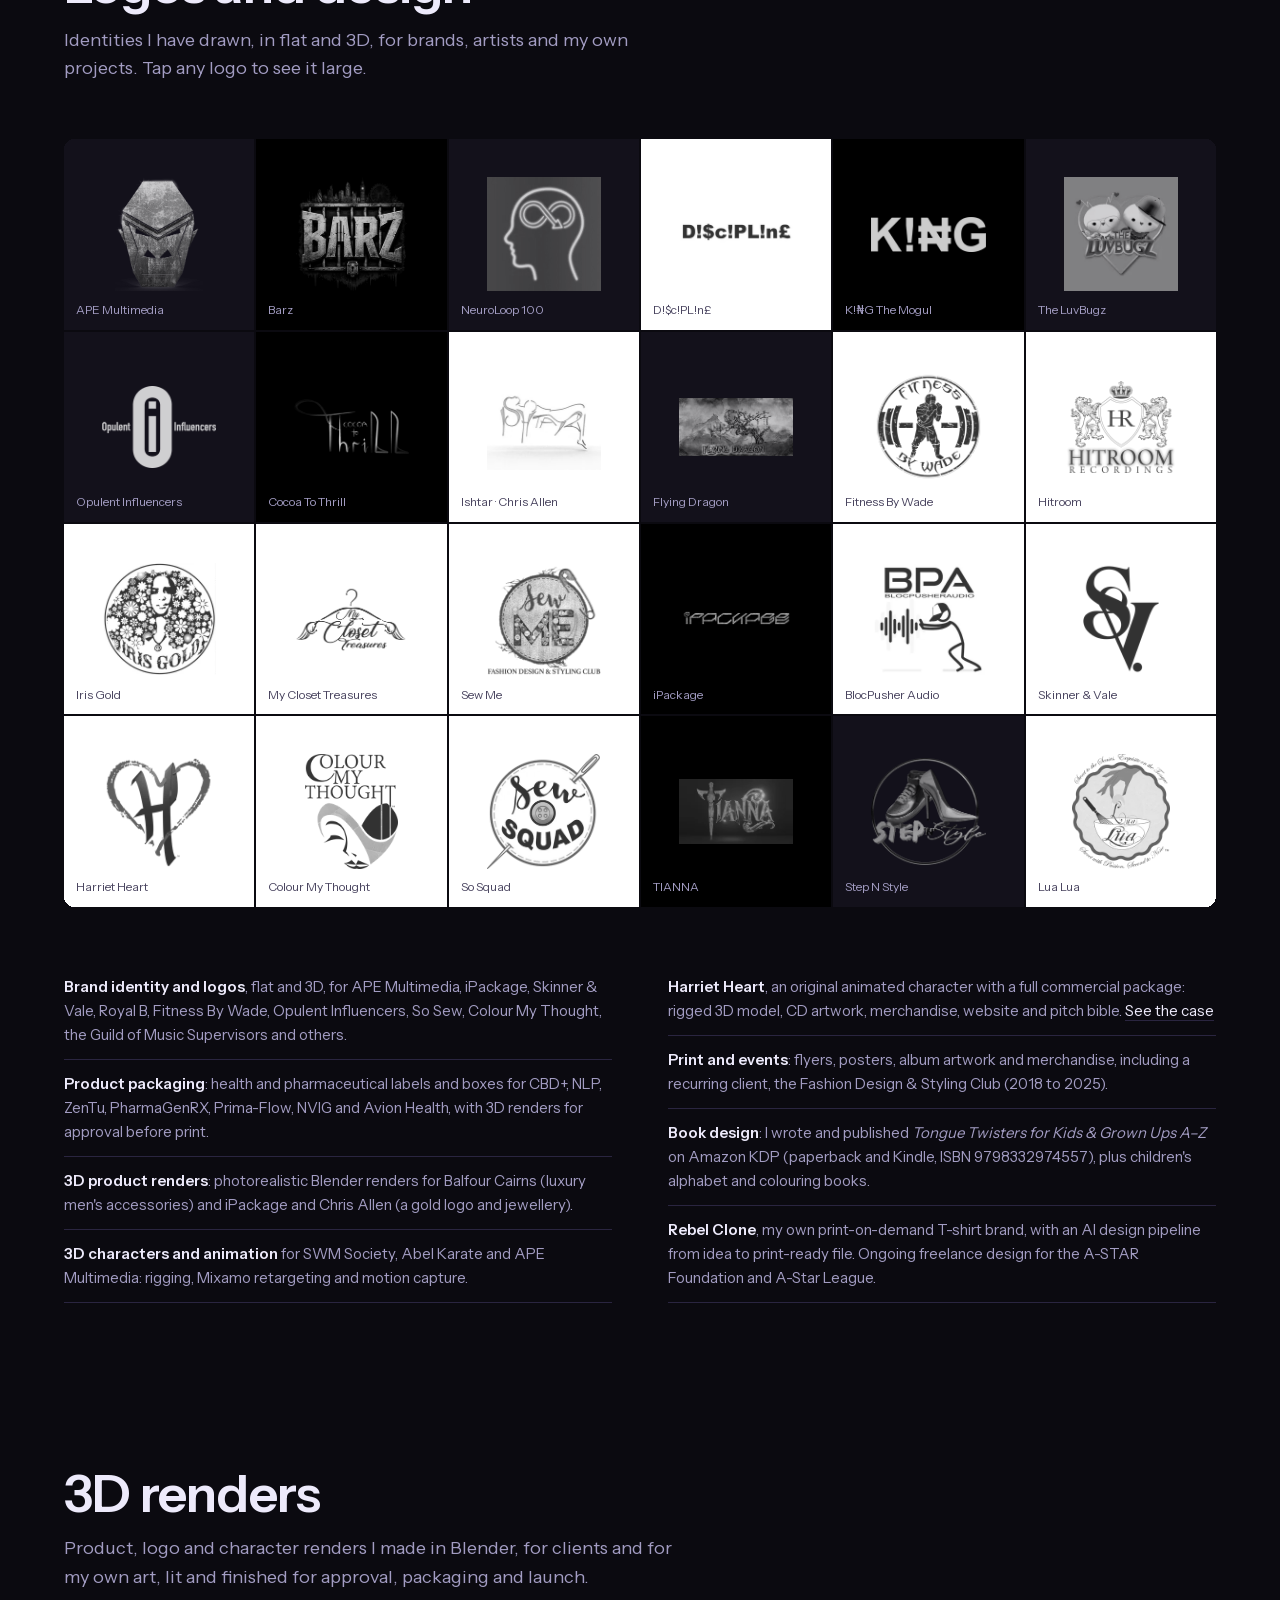
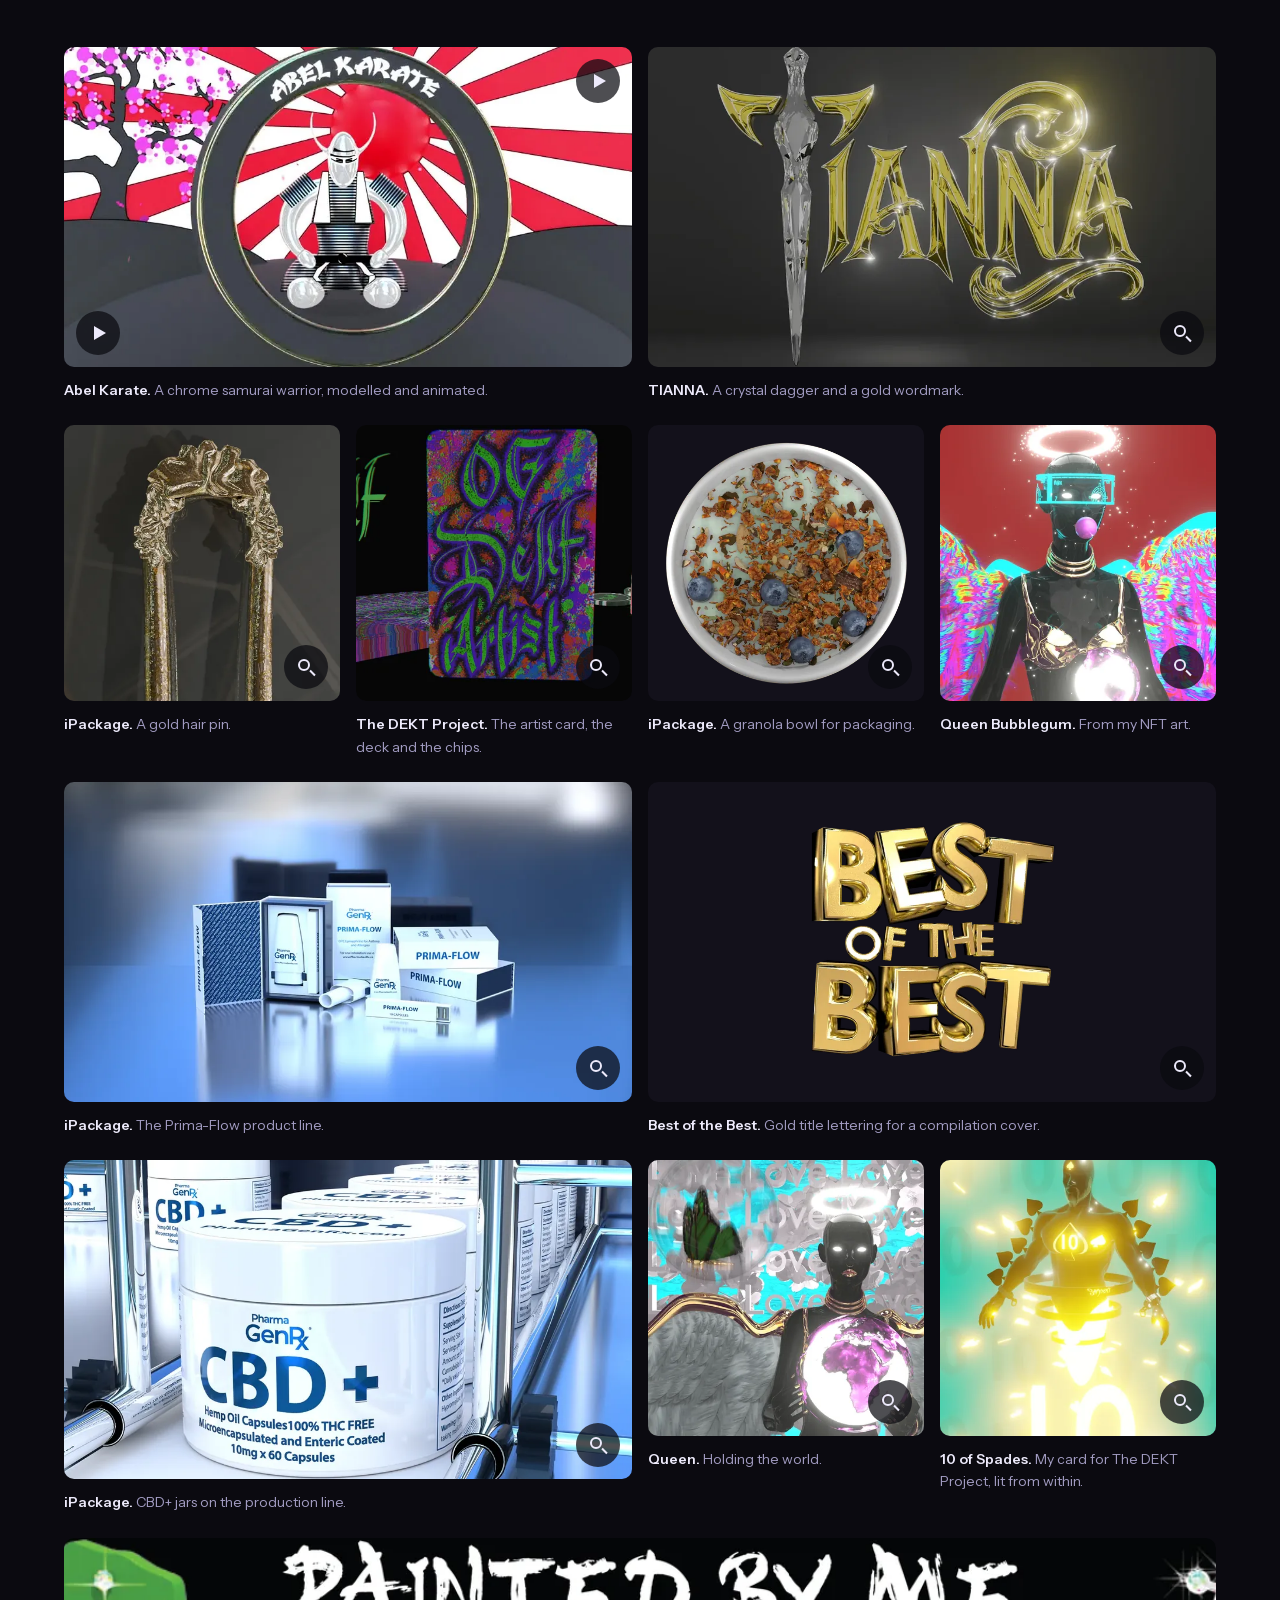
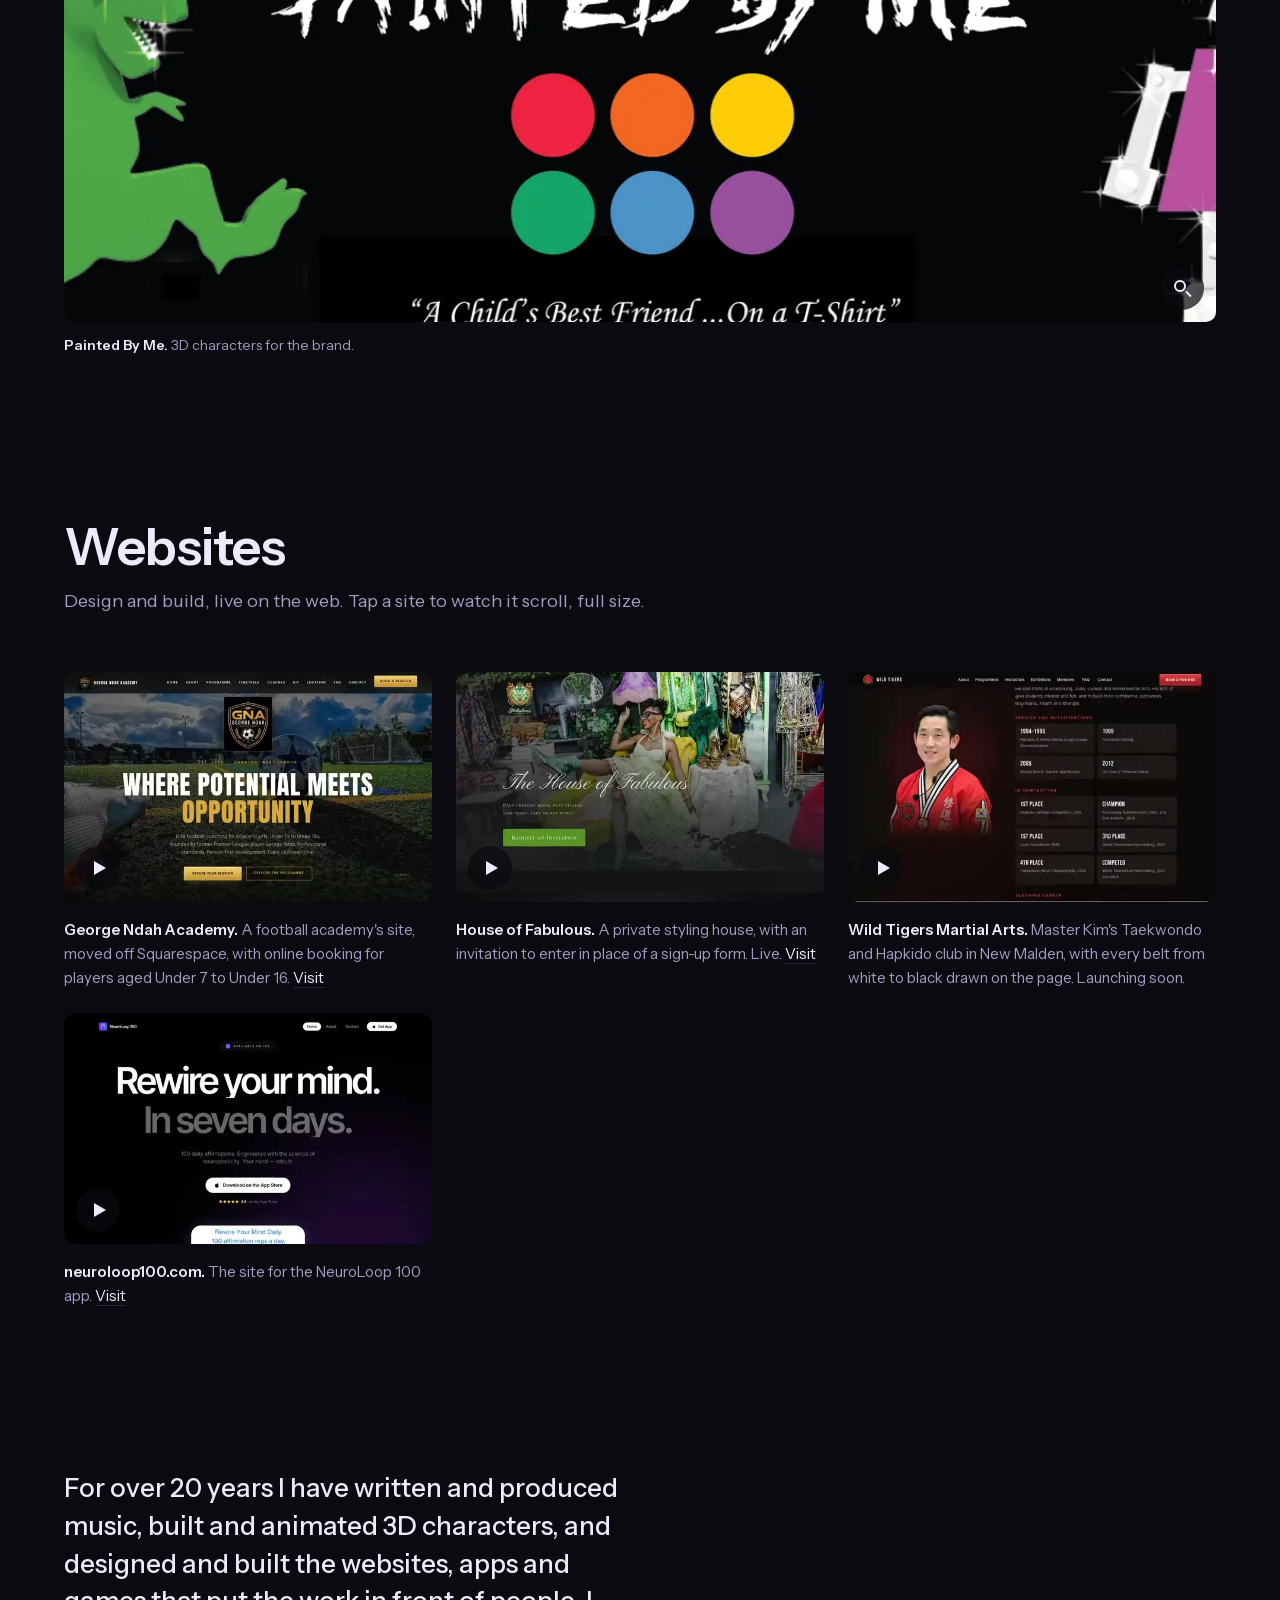
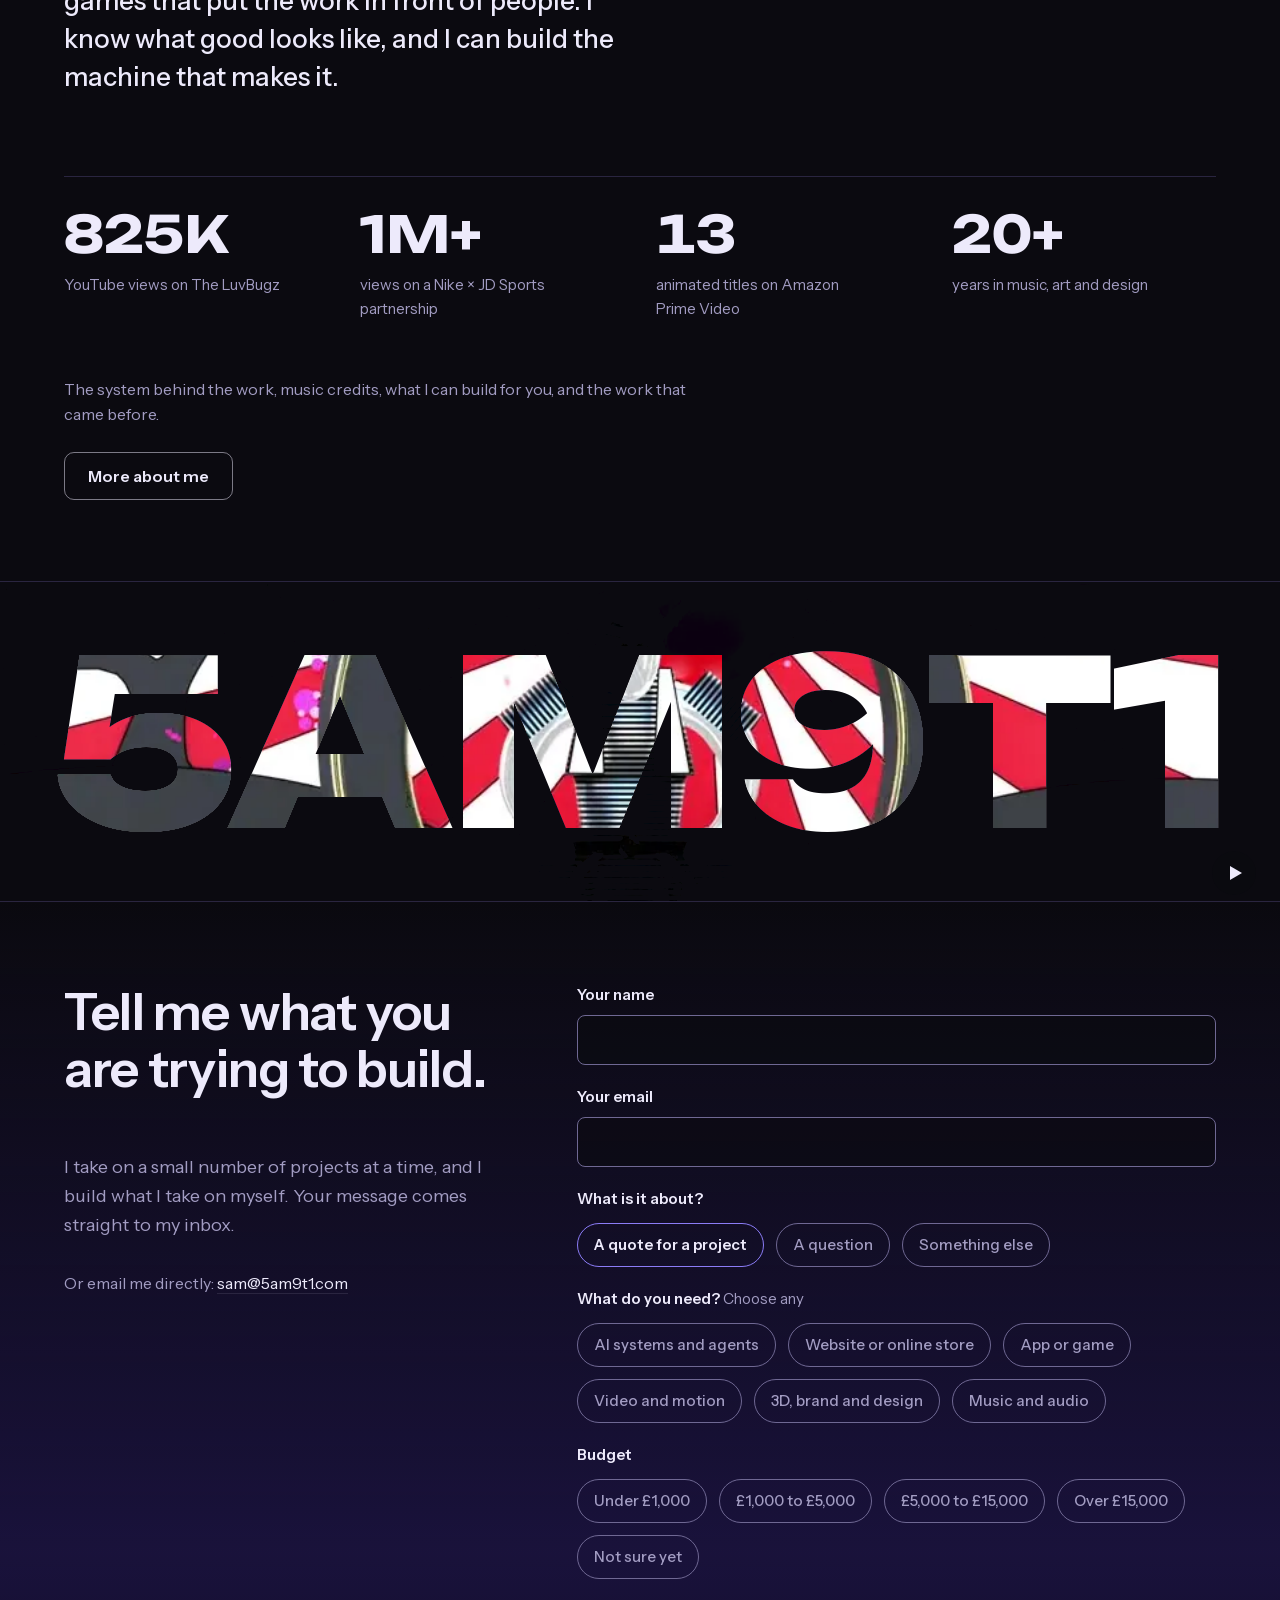
==== commit fe77549c: "Privacy notice: /privacy/ page (contact form, spam limit, Bluehost bot-check cookie, server logs, cl" ====
--- a/index.html
+++ b/index.html
@@ -1125,7 +1125,7 @@
       </div>
       <button class="btn btn-primary" type="submit">Send message</button>
       <p class="form-status" role="status" aria-live="polite"></p>
-      <p class="form-note">Your message goes straight to my inbox. I use your details only to reply. For a quote, I reply with a written quote before any work starts.</p>
+      <p class="form-note">Your message goes straight to my inbox. I use your details only to reply. For a quote, I reply with a written quote before any work starts. <a class="link" href="/privacy/">How I handle your details</a>.</p>
     </form>
   </div>
 </section>
@@ -1135,6 +1135,7 @@
 <footer class="footer">
   <div class="wrap footer-inner">
     <p>5AM9T1 is the studio of Sam Dedewo (Wilfred Samson Dedewo). © 2026</p>
+    <p><a class="link" href="/privacy/">Privacy notice</a></p>
     <p class="socials"><a class="social-icon" href="https://www.linkedin.com/in/samdedewo" aria-label="Sam Dedewo on LinkedIn" rel="me"><svg viewBox="0 0 24 24" width="18" height="18" fill="currentColor" aria-hidden="true"><path d="M20.45 20.45h-3.56v-5.57c0-1.33-.02-3.04-1.85-3.04-1.85 0-2.14 1.45-2.14 2.94v5.67H9.35V9h3.41v1.56h.05c.48-.9 1.64-1.85 3.37-1.85 3.6 0 4.27 2.37 4.27 5.46v6.28zM5.34 7.43a2.06 2.06 0 1 1 0-4.13 2.06 2.06 0 0 1 0 4.13zM7.12 20.45H3.56V9h3.56v11.45zM22.22 0H1.77C.79 0 0 .77 0 1.73v20.54C0 23.23.79 24 1.77 24h20.45c.98 0 1.78-.77 1.78-1.73V1.73C24 .77 23.2 0 22.22 0z"/></svg></a><a class="social-icon" href="https://www.instagram.com/5am9t1" aria-label="Sam Dedewo on Instagram" rel="me"><svg viewBox="0 0 24 24" width="18" height="18" fill="currentColor" aria-hidden="true"><path fill-rule="evenodd" d="M7 2h10a5 5 0 0 1 5 5v10a5 5 0 0 1-5 5H7a5 5 0 0 1-5-5V7a5 5 0 0 1 5-5zm0 2a3 3 0 0 0-3 3v10a3 3 0 0 0 3 3h10a3 3 0 0 0 3-3V7a3 3 0 0 0-3-3H7zm5 3.5a4.5 4.5 0 1 1 0 9 4.5 4.5 0 0 1 0-9zm0 2a2.5 2.5 0 1 0 0 5 2.5 2.5 0 0 0 0-5zm5.5-4.2a1.2 1.2 0 1 1 0 2.4 1.2 1.2 0 0 1 0-2.4z"/></svg></a><a class="social-icon" href="https://x.com/5am9t1" aria-label="Sam Dedewo on X" rel="me"><svg viewBox="0 0 24 24" width="18" height="18" fill="currentColor" aria-hidden="true"><path d="M18.9 1.15h3.68l-8.04 9.19L24 22.85h-7.41l-5.8-7.58-6.64 7.58H.47l8.6-9.83L0 1.15h7.59l5.24 6.93zM17.61 20.64h2.04L6.49 3.24H4.3z"/></svg></a><a class="footer-link" href="https://5am9t1.github.io/barz/">Barz support</a></p>
   </div>
 </footer>
